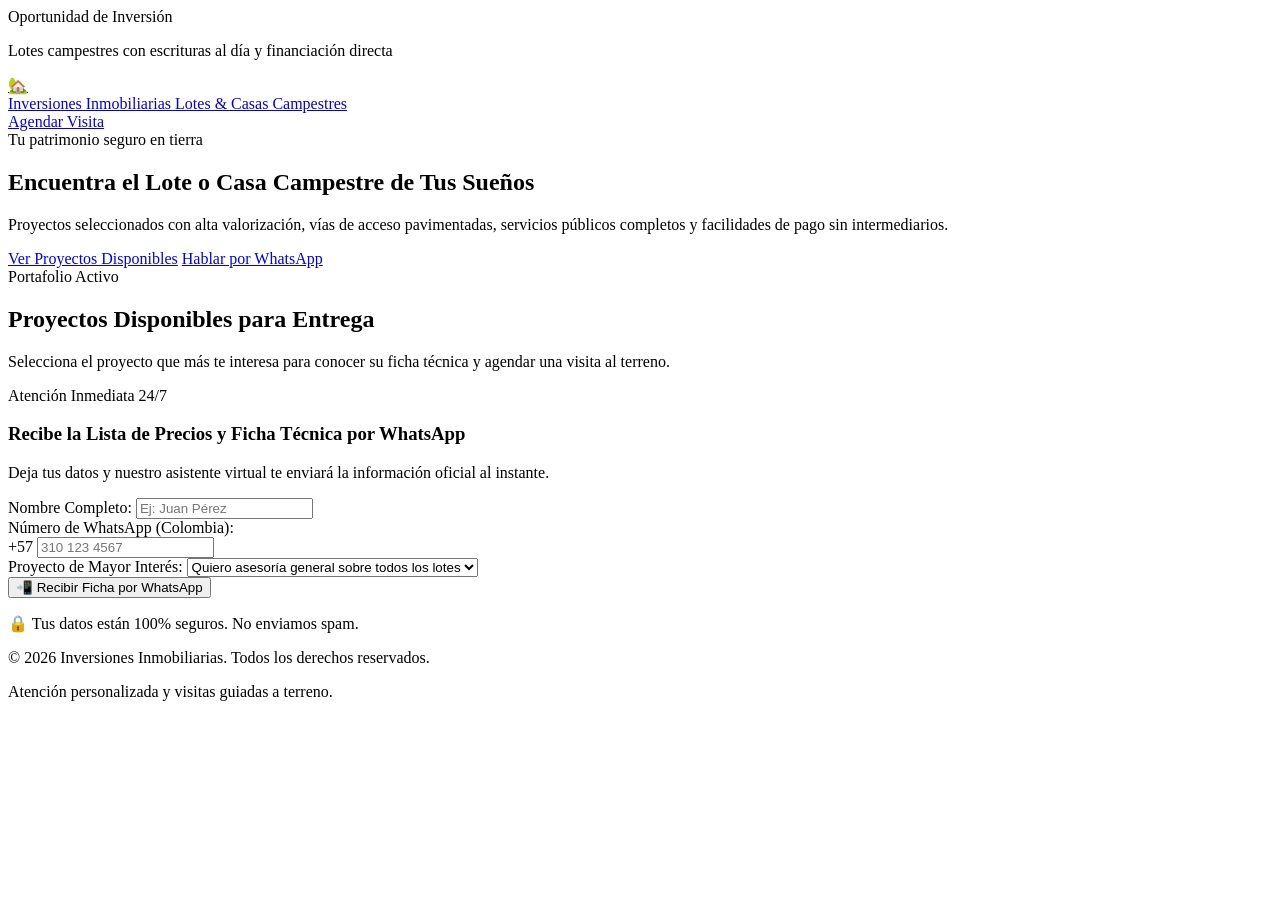
==== index.html @ 61b04db4 "Create index.html" ====
<!DOCTYPE html>
<html lang="es">
<head>
  <meta charset="UTF-8">
  <meta name="viewport" content="width=device-width, initial-scale=1.0, maximum-scale=1.0, user-scalable=no">
  <title>Proyectos Campestres & Urbanos | Inversión Inmobiliaria</title>
  
  <!-- Estilos Modulares (Separados por responsabilidad) -->
  <link rel="stylesheet" href="css/variables.css">
  <link rel="stylesheet" href="css/base.css">
  <link rel="stylesheet" href="css/layout.css">
  <link rel="stylesheet" href="css/components.css">
  <link rel="stylesheet" href="css/mobile.css">
</head>
<body>

  <!-- Barra de Notificación Superior -->
  <div class="top-banner">
    <div class="container top-banner-content">
      <span class="badge-live">Oportunidad de Inversión</span>
      <p>Lotes campestres con escrituras al día y financiación directa</p>
    </div>
  </div>

  <!-- Encabezado y Navegación -->
  <header class="main-header">
    <div class="container header-container">
      <a href="#" class="brand-logo">
        <span class="brand-icon">🏡</span>
        <div class="brand-text">
          <span class="brand-name">Inversiones Inmobiliarias</span>
          <span class="brand-tagline">Lotes & Casas Campestres</span>
        </div>
      </a>
      <a href="#contacto" class="btn-cta-header">Agendar Visita</a>
    </div>
  </header>

  <main>
    <!-- Sección 1: Hero (Atracción Principal) -->
    <section class="hero-section" id="inicio">
      <div class="container hero-container">
        <span class="hero-badge">Tu patrimonio seguro en tierra</span>
        <h1 class="hero-title">Encuentra el Lote o Casa Campestre de Tus Sueños</h1>
        <p class="hero-subtitle">
          Proyectos seleccionados con alta valorización, vías de acceso pavimentadas, servicios públicos completos y facilidades de pago sin intermediarios.
        </p>
        <div class="hero-actions">
          <a href="#proyectos" class="btn btn-primary">Ver Proyectos Disponibles</a>
          <a href="#contacto" class="btn btn-secondary">Hablar por WhatsApp</a>
        </div>
      </div>
    </section>

    <!-- Sección 2: Catálogo de 5 Proyectos Base -->
    <section class="projects-section" id="proyectos">
      <div class="container">
        <div class="section-title-group">
          <span class="section-tag">Portafolio Activo</span>
          <h2 class="section-heading">Proyectos Disponibles para Entrega</h2>
          <p class="section-subheading">Selecciona el proyecto que más te interesa para conocer su ficha técnica y agendar una visita al terreno.</p>
        </div>

        <!-- Cuadrícula donde se renderizan las tarjetas -->
        <div class="projects-grid" id="projectsContainer">
          <!-- El archivo data-projects.js y main.js llenarán esto automáticamente -->
          <noscript>
            <p>Por favor habilita JavaScript en tu navegador para ver los proyectos disponibles.</p>
          </noscript>
        </div>
      </div>
    </section>

    <!-- Sección 3: Formulario de Captura Rápida (Lead Magnet) -->
    <section class="contact-section" id="contacto">
      <div class="container contact-container">
        <div class="contact-card">
          <div class="contact-header">
            <span class="contact-tag">Atención Inmediata 24/7</span>
            <h3>Recibe la Lista de Precios y Ficha Técnica por WhatsApp</h3>
            <p>Deja tus datos y nuestro asistente virtual te enviará la información oficial al instante.</p>
          </div>

          <form id="leadForm" class="lead-form" novalidate>
            <div class="form-group">
              <label for="leadName">Nombre Completo:</label>
              <input type="text" id="leadName" name="nombre" class="form-control" placeholder="Ej: Juan Pérez" required>
              <span class="error-msg" id="nameError"></span>
            </div>

            <div class="form-group">
              <label for="leadPhone">Número de WhatsApp (Colombia):</label>
              <div class="phone-input-wrapper">
                <span class="phone-prefix">+57</span>
                <input type="tel" id="leadPhone" name="telefono" class="form-control phone-input" placeholder="310 123 4567" maxlength="10" required>
              </div>
              <span class="error-msg" id="phoneError"></span>
            </div>

            <div class="form-group">
              <label for="projectInterest">Proyecto de Mayor Interés:</label>
              <select id="projectInterest" name="proyecto" class="form-control">
                <option value="General">Quiero asesoría general sobre todos los lotes</option>
                <!-- Opciones dinámicas alimentadas por data-projects.js -->
              </select>
            </div>

            <button type="submit" id="submitBtn" class="btn btn-submit">
              <span>📲 Recibir Ficha por WhatsApp</span>
            </button>
            <p class="form-disclaimer">🔒 Tus datos están 100% seguros. No enviamos spam.</p>
          </form>
        </div>
      </div>
    </section>
  </main>

  <!-- Pie de Página -->
  <footer class="main-footer">
    <div class="container footer-content">
      <p>© 2026 Inversiones Inmobiliarias. Todos los derechos reservados.</p>
      <p class="footer-sub">Atención personalizada y visitas guiadas a terreno.</p>
    </div>
  </footer>

  <!-- Scripts Modulares Desacoplados -->
  <script src="js/data-projects.js"></script>
  <script src="js/form-validation.js"></script>
  <script src="js/main.js"></script>
</body>
</html>
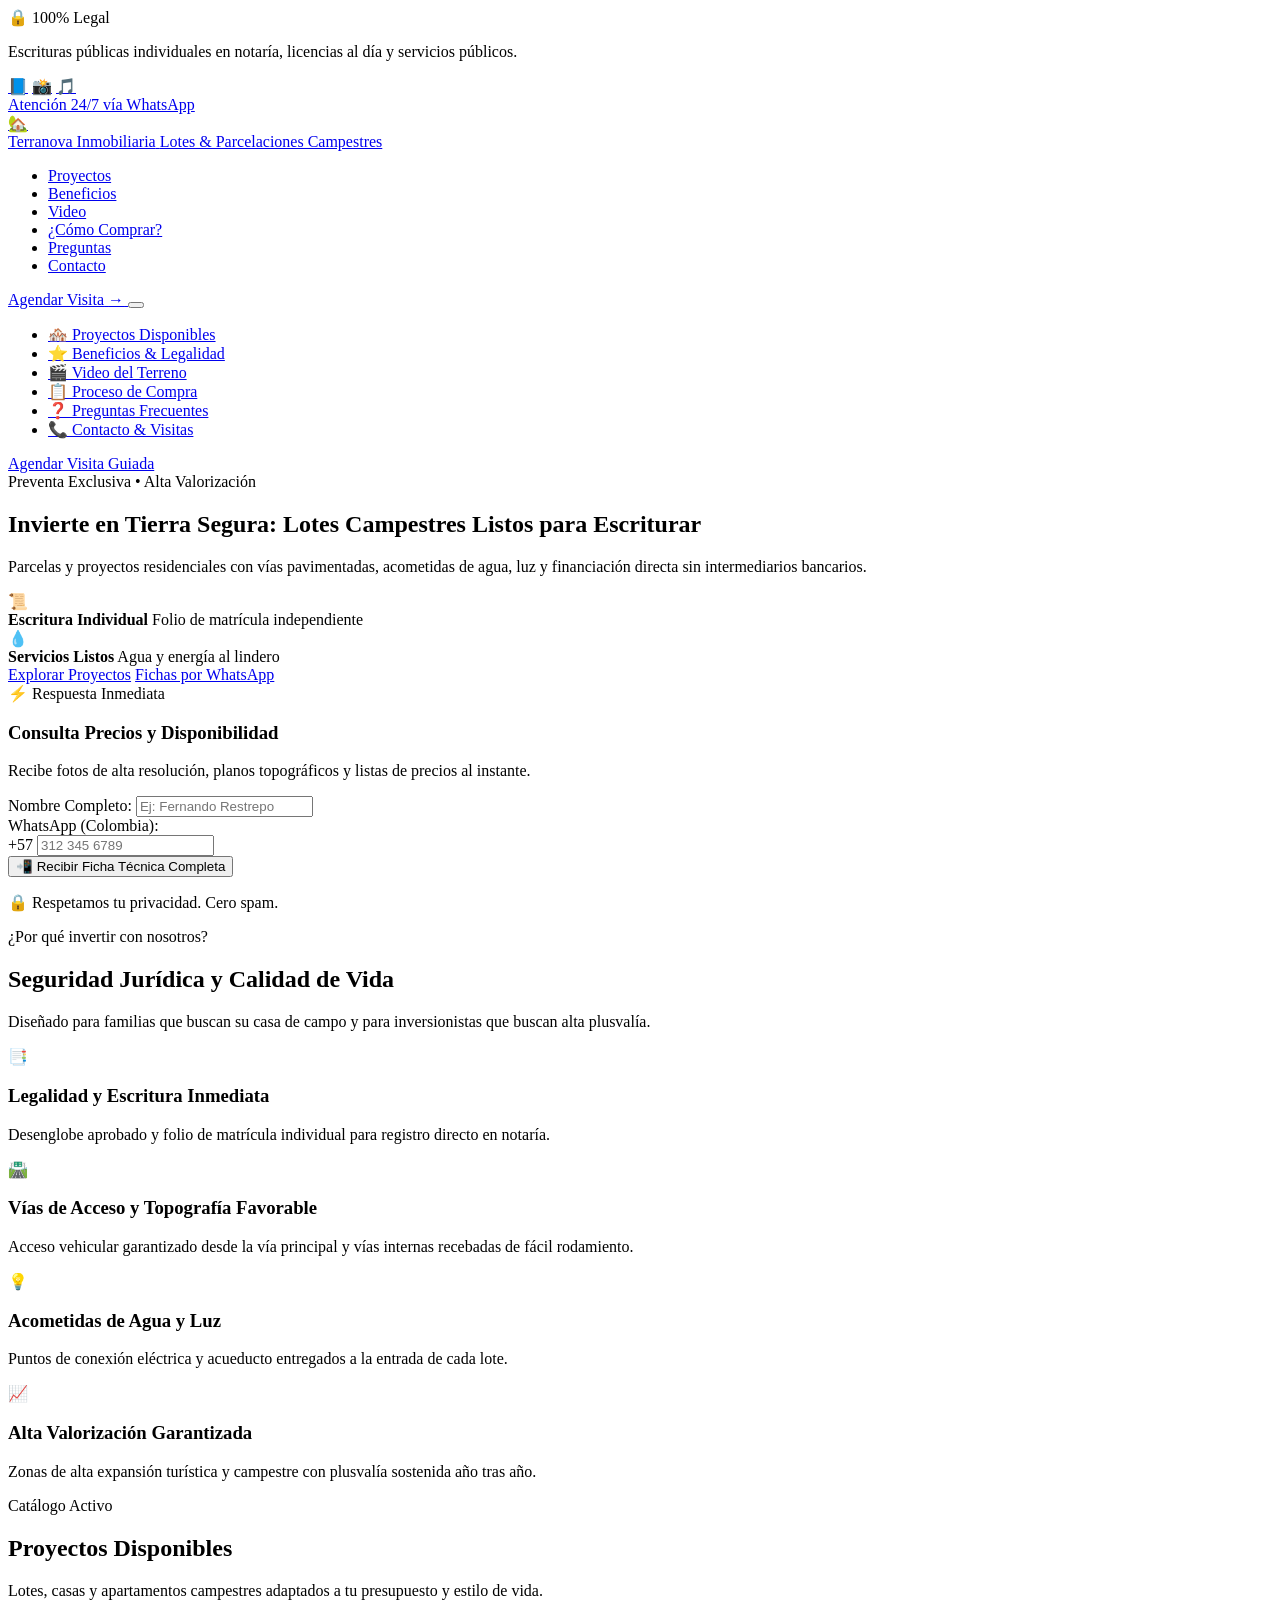
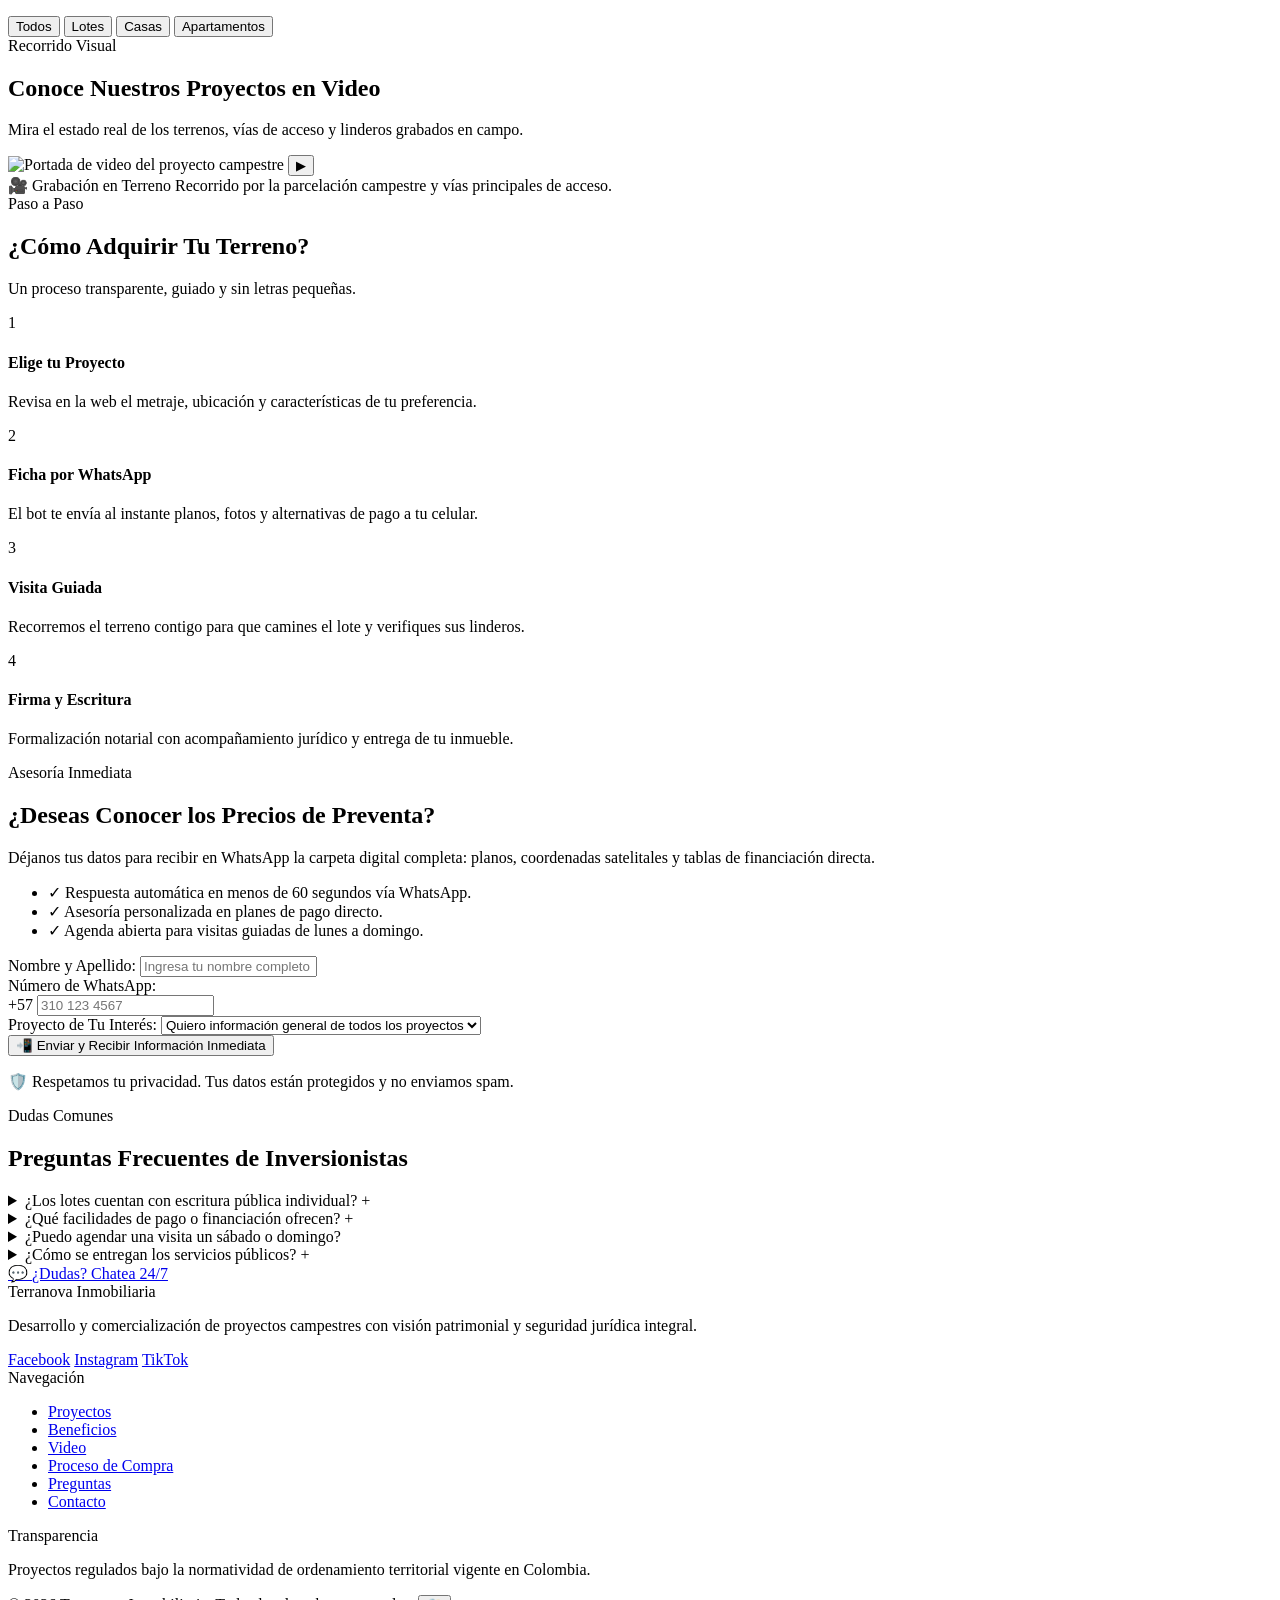
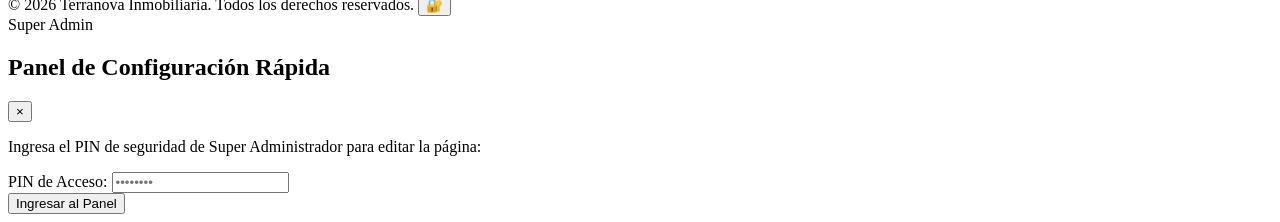
==== commit 0590bb80: "index.html" ====
--- a/index.html
+++ b/index.html
@@ -2,130 +2,630 @@
 <html lang="es">
 <head>
   <meta charset="UTF-8">
-  <meta name="viewport" content="width=device-width, initial-scale=1.0, maximum-scale=1.0, user-scalable=no">
-  <title>Proyectos Campestres & Urbanos | Inversión Inmobiliaria</title>
+  <!-- Viewport optimizado para iOS notch, isla dinámica y safe-area en Android -->
+  <meta name="viewport" content="width=device-width, initial-scale=1.0, viewport-fit=cover">
+  <meta name="description" id="metaDescription" content="Venta de lotes, casas y apartamentos campestres con escrituras al día, servicios públicos y financiación directa. Fichas técnicas instantáneas 24/7 vía WhatsApp.">
+  <!-- Evita que Safari en iPhone formatee números como enlaces azules -->
+  <meta name="format-detection" content="telephone=no">
+  <!-- Color de la barra de navegación del navegador en celulares -->
+  <meta name="theme-color" content="#0f172a">
+  <meta name="apple-mobile-web-app-capable" content="yes">
+  <meta name="apple-mobile-web-app-status-bar-style" content="black-translucent">
+  <title id="pageTitle">Lotes & Casas Campestres | Inversión Inmobiliaria Segura</title>
   
-  <!-- Estilos Modulares (Separados por responsabilidad) -->
+  <!-- CSS Modular (< 1.000 líneas por archivo - Cero fuentes pesadas de terceros) -->
   <link rel="stylesheet" href="css/variables.css">
   <link rel="stylesheet" href="css/base.css">
   <link rel="stylesheet" href="css/layout.css">
   <link rel="stylesheet" href="css/components.css">
   <link rel="stylesheet" href="css/mobile.css">
+  <link rel="stylesheet" href="css/admin.css">
 </head>
 <body>
 
-  <!-- Barra de Notificación Superior -->
-  <div class="top-banner">
-    <div class="container top-banner-content">
-      <span class="badge-live">Oportunidad de Inversión</span>
-      <p>Lotes campestres con escrituras al día y financiación directa</p>
+  <!-- =======================================================================
+       1. BARRA SUPERIOR DE CONFIANZA LEGAL (Activable / Desactivable)
+       ======================================================================= -->
+  <aside class="top-announcement" data-section="announcement" aria-label="Garantía legal">
+    <div class="container top-announcement-inner">
+      <div class="announcement-left">
+        <span class="badge-legal">🔒 100% Legal</span>
+        <p class="announcement-text" data-bind="legalAnnouncement">Escrituras públicas individuales en notaría, licencias al día y servicios públicos.</p>
+      </div>
+      <div class="announcement-right">
+        <!-- Enlaces Oficiales de Redes Sociales (TikTok, Instagram, Facebook) -->
+        <div class="announcement-socials" id="headerSocials">
+          <a href="#" class="social-icon-link" id="linkSocialFbTop" target="_blank" rel="noopener noreferrer" aria-label="Facebook">📘</a>
+          <a href="#" class="social-icon-link" id="linkSocialIgTop" target="_blank" rel="noopener noreferrer" aria-label="Instagram">📸</a>
+          <a href="#" class="social-icon-link" id="linkSocialTtTop" target="_blank" rel="noopener noreferrer" aria-label="TikTok">🎵</a>
+        </div>
+        <a href="#contacto" class="link-quick-contact">Atención 24/7 vía WhatsApp</a>
+      </div>
+    </div>
+  </aside>
+
+  <!-- =======================================================================
+       2. ENCABEZADO Y NAVEGACIÓN CROSS-BROWSER (PC + Menú Hamburguesa Móvil)
+       ======================================================================= -->
+  <header class="site-header" id="header" data-section="header">
+    <div class="container header-inner">
+      <a href="#inicio" class="brand-identity" aria-label="Ir al inicio">
+        <span class="brand-logo-slot" data-bind="brandLogo">
+          <span class="brand-symbol" aria-hidden="true">🏡</span>
+        </span>
+        <div class="brand-info">
+          <span class="brand-title" data-bind="brandName">Terranova Inmobiliaria</span>
+          <span class="brand-subtitle" data-bind="brandSubtitle">Lotes & Parcelaciones Campestres</span>
+        </div>
+      </a>
+
+      <!-- Menú Desktop Horizontal -->
+      <nav class="desktop-nav" aria-label="Navegación principal de escritorio">
+        <ul class="nav-links-list">
+          <li><a href="#proyectos" class="nav-link">Proyectos</a></li>
+          <li><a href="#beneficios" class="nav-link">Beneficios</a></li>
+          <li><a href="#video-recorrido" class="nav-link">Video</a></li>
+          <li><a href="#proceso" class="nav-link">¿Cómo Comprar?</a></li>
+          <li><a href="#faq" class="nav-link">Preguntas</a></li>
+          <li><a href="#contacto" class="nav-link">Contacto</a></li>
+        </ul>
+      </nav>
+
+      <!-- Acciones de Cabecera -->
+      <div class="header-action-group">
+        <a href="#contacto" class="btn btn-header-cta">
+          <span>Agendar Visita</span>
+          <span aria-hidden="true">→</span>
+        </a>
+
+        <!-- Botón Hamburguesa Táctil (Mínimo 44x44px) -->
+        <button type="button" class="mobile-menu-btn" id="mobileMenuToggle" aria-label="Abrir menú de navegación" aria-expanded="false" aria-controls="mobileDrawer">
+          <span class="hamburger-bar" aria-hidden="true"></span>
+          <span class="hamburger-bar" aria-hidden="true"></span>
+          <span class="hamburger-bar" aria-hidden="true"></span>
+        </button>
+      </div>
+    </div>
+
+    <!-- Cajón Desplegable para Móviles -->
+    <div class="mobile-drawer" id="mobileDrawer" aria-hidden="true">
+      <nav class="mobile-nav" aria-label="Menú de navegación móvil">
+        <ul class="mobile-nav-list">
+          <li><a href="#proyectos" class="mobile-nav-link">🏘️ Proyectos Disponibles</a></li>
+          <li><a href="#beneficios" class="mobile-nav-link">⭐ Beneficios & Legalidad</a></li>
+          <li><a href="#video-recorrido" class="mobile-nav-link">🎬 Video del Terreno</a></li>
+          <li><a href="#proceso" class="mobile-nav-link">📋 Proceso de Compra</a></li>
+          <li><a href="#faq" class="mobile-nav-link">❓ Preguntas Frecuentes</a></li>
+          <li><a href="#contacto" class="mobile-nav-link">📞 Contacto & Visitas</a></li>
+        </ul>
+        <div class="mobile-drawer-cta">
+          <a href="#contacto" class="btn btn-primary btn-block">Agendar Visita Guiada</a>
+        </div>
+      </nav>
+    </div>
+  </header>
+
+  <main id="mainContent">
+
+    <!-- =====================================================================
+         3. HERO: PROPUESTA DE VALOR Y CAPTURA RÁPIDA (First Contentful Paint < 0.4s)
+         ===================================================================== -->
+    <section class="hero-section" id="inicio" data-section="hero">
+      <div class="container hero-grid">
+        <div class="hero-content">
+          <div class="hero-tag">
+            <span class="pulse-dot" aria-hidden="true"></span>
+            <span data-bind="heroTag">Preventa Exclusiva • Alta Valorización</span>
+          </div>
+          <h1 class="hero-headline" data-bind="heroHeadline">
+            Invierte en Tierra Segura: <span class="highlight-text">Lotes Campestres</span> Listos para Escriturar
+          </h1>
+          <p class="hero-description" data-bind="heroDescription">
+            Parcelas y proyectos residenciales con vías pavimentadas, acometidas de agua, luz y financiación directa sin intermediarios bancarios.
+          </p>
+
+          <div class="hero-badges-row">
+            <div class="hero-badge-item">
+              <span class="badge-icon" aria-hidden="true">📜</span>
+              <div class="badge-item-text">
+                <strong>Escritura Individual</strong>
+                <span>Folio de matrícula independiente</span>
+              </div>
+            </div>
+            <div class="hero-badge-item">
+              <span class="badge-icon" aria-hidden="true">💧</span>
+              <div class="badge-item-text">
+                <strong>Servicios Listos</strong>
+                <span>Agua y energía al lindero</span>
+              </div>
+            </div>
+          </div>
+
+          <div class="hero-cta-group">
+            <a href="#proyectos" class="btn btn-primary btn-lg">Explorar Proyectos</a>
+            <a href="#contacto" class="btn btn-outline btn-lg">Fichas por WhatsApp</a>
+          </div>
+        </div>
+
+        <!-- Formulario Rápido en Hero -->
+        <div class="quick-inquiry-card">
+          <div class="inquiry-header">
+            <span class="inquiry-status-chip">⚡ Respuesta Inmediata</span>
+            <h3>Consulta Precios y Disponibilidad</h3>
+            <p>Recibe fotos de alta resolución, planos topográficos y listas de precios al instante.</p>
+          </div>
+          
+          <form class="lead-capture-form" id="heroLeadForm" action="javascript:void(0);" novalidate>
+            <input type="hidden" name="proyecto" value="General">
+            <input type="hidden" name="origen" value="hero_rapido">
+
+            <div class="form-field">
+              <label for="heroName">Nombre Completo:</label>
+              <input type="text" id="heroName" name="nombre" class="input-text" placeholder="Ej: Fernando Restrepo" autocomplete="name" minlength="3" maxlength="60" required>
+              <span class="field-error-text" id="heroNameError" aria-live="polite"></span>
+            </div>
+
+            <div class="form-field">
+              <label for="heroPhone">WhatsApp (Colombia):</label>
+              <div class="phone-input-group">
+                <span class="flag-prefix">+57</span>
+                <input type="tel" id="heroPhone" name="telefono" class="input-text phone-input" placeholder="312 345 6789" autocomplete="tel" inputmode="numeric" pattern="3[0-9]{9}" maxlength="10" title="Ingresa un celular de 10 dígitos que inicie por 3" required>
+              </div>
+              <span class="field-error-text" id="heroPhoneError" aria-live="polite"></span>
+            </div>
+
+            <button type="submit" class="btn btn-submit-hero">
+              <span>📲 Recibir Ficha Técnica Completa</span>
+            </button>
+            <p class="privacy-note">🔒 Respetamos tu privacidad. Cero spam.</p>
+          </form>
+        </div>
+      </div>
+    </section>
+
+    <!-- =====================================================================
+         4. BENEFICIOS Y GARANTÍAS DE COMPRA
+         ===================================================================== -->
+    <section class="benefits-section" id="beneficios" data-section="benefits">
+      <div class="container">
+        <div class="section-heading-box text-center">
+          <span class="sub-label">¿Por qué invertir con nosotros?</span>
+          <h2 class="section-title">Seguridad Jurídica y Calidad de Vida</h2>
+          <p class="section-lead">Diseñado para familias que buscan su casa de campo y para inversionistas que buscan alta plusvalía.</p>
+        </div>
+
+        <div class="benefits-grid" id="benefitsContainer">
+          <article class="benefit-card">
+            <div class="benefit-icon" aria-hidden="true">📑</div>
+            <h3>Legalidad y Escritura Inmediata</h3>
+            <p>Desenglobe aprobado y folio de matrícula individual para registro directo en notaría.</p>
+          </article>
+
+          <article class="benefit-card">
+            <div class="benefit-icon" aria-hidden="true">🛣️</div>
+            <h3>Vías de Acceso y Topografía Favorable</h3>
+            <p>Acceso vehicular garantizado desde la vía principal y vías internas recebadas de fácil rodamiento.</p>
+          </article>
+
+          <article class="benefit-card">
+            <div class="benefit-icon" aria-hidden="true">💡</div>
+            <h3>Acometidas de Agua y Luz</h3>
+            <p>Puntos de conexión eléctrica y acueducto entregados a la entrada de cada lote.</p>
+          </article>
+
+          <article class="benefit-card">
+            <div class="benefit-icon" aria-hidden="true">📈</div>
+            <h3>Alta Valorización Garantizada</h3>
+            <p>Zonas de alta expansión turística y campestre con plusvalía sostenida año tras año.</p>
+          </article>
+        </div>
+      </div>
+    </section>
+
+    <!-- =====================================================================
+         5. CATÁLOGO ACTIVO: HASTA 5 PROYECTOS (Lotes, Casas, Apartamentos)
+         Tratamiento Automático de Fotos (aspect-ratio: 16/9 y object-fit: cover)
+         ===================================================================== -->
+    <section class="projects-section" id="proyectos" data-section="projects">
+      <div class="container">
+        <div class="section-heading-box">
+          <div class="heading-split">
+            <div>
+              <span class="sub-label">Catálogo Activo</span>
+              <h2 class="section-title">Proyectos Disponibles</h2>
+              <p class="section-lead">Lotes, casas y apartamentos campestres adaptados a tu presupuesto y estilo de vida.</p>
+            </div>
+            
+            <!-- Barra de Filtros Completa: Lotes, Casas y Apartamentos -->
+            <div class="projects-filter-bar" id="projectsFilterBar" role="tablist" aria-label="Filtrar proyectos">
+              <button class="filter-chip active" role="tab" aria-selected="true" data-filter="todos">Todos</button>
+              <button class="filter-chip" role="tab" aria-selected="false" data-filter="lote">Lotes</button>
+              <button class="filter-chip" role="tab" aria-selected="false" data-filter="casa">Casas</button>
+              <button class="filter-chip" role="tab" aria-selected="false" data-filter="apartamento">Apartamentos</button>
+            </div>
+          </div>
+        </div>
+
+        <!-- Contenedor dinámico estructurado alimentado por data-projects.js -->
+        <div class="projects-cards-grid" id="projectsContainer">
+          <noscript>
+            <p class="no-script-notice">Por favor activa JavaScript en tu navegador para interactuar con el catálogo de proyectos.</p>
+          </noscript>
+        </div>
+      </div>
+    </section>
+
+    <!-- =====================================================================
+         6. MÓDULO DE VIDEO SHOWCASE: RECORRIDO EN TERRENO (Activable / Desactivable)
+         Soporte para videos de YouTube, Vimeo, TikTok o MP4 sin congelar la web
+         ===================================================================== -->
+    <section class="video-section" id="video-recorrido" data-section="video-showcase">
+      <div class="container">
+        <div class="section-heading-box text-center">
+          <span class="sub-label">Recorrido Visual</span>
+          <h2 class="section-title">Conoce Nuestros Proyectos en Video</h2>
+          <p class="section-lead">Mira el estado real de los terrenos, vías de acceso y linderos grabados en campo.</p>
+        </div>
+
+        <div class="video-facade-card">
+          <!-- Contenedor fluido 16:9 que no se desconfigura en celular ni en PC -->
+          <div class="video-responsive-wrapper" id="videoContainer">
+            <!-- Portada ligera Facade: Cero pantalla blanca; solo descarga el video si se presiona Play -->
+            <div class="video-placeholder" id="videoPlaceholder">
+              <img src="assets/images/video_thumb.jpg" alt="Portada de video del proyecto campestre" class="video-thumb-img" loading="lazy" decoding="async">
+              <button type="button" class="btn-play-video" id="btnPlayVideo" aria-label="Reproducir video del proyecto">
+                <span class="play-icon-triangle" aria-hidden="true">▶</span>
+              </button>
+            </div>
+            <!-- Iframe o video nativo insertado bajo demanda por JS -->
+            <div class="video-embed-slot" id="videoEmbedSlot" style="display: none;"></div>
+          </div>
+          <div class="video-caption-bar">
+            <span class="video-badge-pill">🎥 Grabación en Terreno</span>
+            <span class="video-caption-text" data-bind="videoCaption">Recorrido por la parcelación campestre y vías principales de acceso.</span>
+          </div>
+        </div>
+      </div>
+    </section>
+
+    <!-- =====================================================================
+         7. METODOLOGÍA DE COMPRA EN 4 PASOS
+         ===================================================================== -->
+    <section class="process-section" id="proceso" data-section="process">
+      <div class="container">
+        <div class="section-heading-box text-center">
+          <span class="sub-label">Paso a Paso</span>
+          <h2 class="section-title">¿Cómo Adquirir Tu Terreno?</h2>
+          <p class="section-lead">Un proceso transparente, guiado y sin letras pequeñas.</p>
+        </div>
+
+        <div class="process-steps-grid">
+          <div class="process-step-item">
+            <span class="step-badge">1</span>
+            <h4>Elige tu Proyecto</h4>
+            <p>Revisa en la web el metraje, ubicación y características de tu preferencia.</p>
+          </div>
+          <div class="process-step-item">
+            <span class="step-badge">2</span>
+            <h4>Ficha por WhatsApp</h4>
+            <p>El bot te envía al instante planos, fotos y alternativas de pago a tu celular.</p>
+          </div>
+          <div class="process-step-item">
+            <span class="step-badge">3</span>
+            <h4>Visita Guiada</h4>
+            <p>Recorremos el terreno contigo para que camines el lote y verifiques sus linderos.</p>
+          </div>
+          <div class="process-step-item">
+            <span class="step-badge">4</span>
+            <h4>Firma y Escritura</h4>
+            <p>Formalización notarial con acompañamiento jurídico y entrega de tu inmueble.</p>
+          </div>
+        </div>
+      </div>
+    </section>
+
+    <!-- =====================================================================
+         8. FORMULARIO CENTRAL DE CAPTURA Y CIERRE
+         ===================================================================== -->
+    <section class="capture-section" id="contacto" data-section="capture">
+      <div class="container">
+        <div class="capture-wrapper">
+          <div class="capture-text-column">
+            <span class="sub-label text-light">Asesoría Inmediata</span>
+            <h2 class="capture-headline">¿Deseas Conocer los Precios de Preventa?</h2>
+            <p class="capture-copy">
+              Déjanos tus datos para recibir en WhatsApp la carpeta digital completa: planos, coordenadas satelitales y tablas de financiación directa.
+            </p>
+            <ul class="capture-perks-list">
+              <li><span class="check-bullet" aria-hidden="true">✓</span> Respuesta automática en menos de 60 segundos vía WhatsApp.</li>
+              <li><span class="check-bullet" aria-hidden="true">✓</span> Asesoría personalizada en planes de pago directo.</li>
+              <li><span class="check-bullet" aria-hidden="true">✓</span> Agenda abierta para visitas guiadas de lunes a domingo.</li>
+            </ul>
+          </div>
+
+          <div class="capture-form-column">
+            <div class="form-container-card">
+              <form id="mainLeadForm" class="conversion-form" action="javascript:void(0);" novalidate>
+                <input type="hidden" name="origen" value="formulario_principal">
+
+                <div class="form-group">
+                  <label for="mainName" class="form-label">Nombre y Apellido:</label>
+                  <input type="text" id="mainName" name="nombre" class="form-input" placeholder="Ingresa tu nombre completo" autocomplete="name" minlength="3" maxlength="60" required>
+                  <span class="field-error-text" id="mainNameError" aria-live="polite"></span>
+                </div>
+
+                <div class="form-group">
+                  <label for="mainPhone" class="form-label">Número de WhatsApp:</label>
+                  <div class="phone-input-combo">
+                    <span class="country-prefix">+57</span>
+                    <input type="tel" id="mainPhone" name="telefono" class="form-input phone-field" placeholder="310 123 4567" autocomplete="tel" inputmode="numeric" pattern="3[0-9]{9}" maxlength="10" title="Ingresa un celular de 10 dígitos que inicie por 3" required>
+                  </div>
+                  <span class="field-error-text" id="mainPhoneError" aria-live="polite"></span>
+                </div>
+
+                <div class="form-group">
+                  <label for="mainProject" class="form-label">Proyecto de Tu Interés:</label>
+                  <select id="mainProject" name="proyecto" class="form-select">
+                    <option value="General">Quiero información general de todos los proyectos</option>
+                  </select>
+                </div>
+
+                <button type="submit" id="mainSubmitButton" class="btn btn-submit-full">
+                  <span>📲 Enviar y Recibir Información Inmediata</span>
+                </button>
+                <p class="form-footnote">🛡️ Respetamos tu privacidad. Tus datos están protegidos y no enviamos spam.</p>
+              </form>
+            </div>
+          </div>
+        </div>
+      </div>
+    </section>
+
+    <!-- =====================================================================
+         9. PREGUNTAS FRECUENTES (FAQ Acordeón Cross-Browser)
+         ===================================================================== -->
+    <section class="faq-section" id="faq" data-section="faq">
+      <div class="container max-w-reading">
+        <div class="section-heading-box text-center">
+          <span class="sub-label">Dudas Comunes</span>
+          <h2 class="section-title">Preguntas Frecuentes de Inversionistas</h2>
+        </div>
+
+        <div class="accordion-list" id="faqAccordionContainer">
+          <details class="faq-accordion-item">
+            <summary class="faq-question">
+              <span>¿Los lotes cuentan con escritura pública individual?</span>
+              <span class="faq-toggle-icon" aria-hidden="true">+</span>
+            </summary>
+            <div class="faq-answer">
+              <p>Sí, absolutamente todos nuestros proyectos cuentan con desenglobe aprobado y folio de matrícula inmobiliaria individual para escrituración directa por notaría.</p>
+            </div>
+          </details>
+
+          <details class="faq-accordion-item">
+            <summary class="faq-question">
+              <span>¿Qué facilidades de pago o financiación ofrecen?</span>
+              <span class="faq-toggle-icon" aria-hidden="true">+</span>
+            </summary>
+            <div class="faq-answer">
+              <p>Ofrecemos financiación directa con la constructora: separas con un porcentaje inicial y el saldo restante se distribuye en cuotas mensuales sin intereses bancarios.</p>
+            </div>
+          </details>
+
+          <details class="faq-accordion-item">
+            <summary class="faq-question">¿Puedo agendar una visita un sábado o domingo?</summary>
+            <div class="faq-answer">
+              <p>Sí, atendemos visitas guiadas de lunes a domingo. Tras dejar tus datos, coordinaremos la fecha y hora que mejor se ajuste a tu itinerario.</p>
+            </div>
+          </details>
+
+          <details class="faq-accordion-item">
+            <summary class="faq-question">
+              <span>¿Cómo se entregan los servicios públicos?</span>
+              <span class="faq-toggle-icon" aria-hidden="true">+</span>
+            </summary>
+            <div class="faq-answer">
+              <p>Cada lote se entrega con punto de conexión de energía eléctrica y acometida de acueducto veredal o potable lista al lindero de la parcela.</p>
+            </div>
+          </details>
+        </div>
+      </div>
+    </section>
+  </main>
+
+  <!-- =======================================================================
+       10. BOTÓN FLOTANTE WHATSAPP (Apertura Directa de Chat / Lead)
+       ======================================================================= -->
+  <aside class="floating-contact" data-section="floating-whatsapp" aria-label="Contacto rápido WhatsApp">
+    <a href="#" class="floating-wa-btn" id="floatingWaButton" target="_blank" rel="noopener noreferrer" aria-label="Chatear por WhatsApp">
+      <span class="wa-float-icon" aria-hidden="true">💬</span>
+      <span class="wa-float-text">¿Dudas? Chatea 24/7</span>
+    </a>
+  </aside>
+
+  <!-- =======================================================================
+       11. PIE DE PÁGINA PROFESIONAL CON REDES Y ACCESO ADMIN
+       ======================================================================= -->
+  <footer class="site-footer" data-section="footer">
+    <div class="container footer-layout">
+      <div class="footer-brand-box">
+        <span class="footer-brand-title" data-bind="brandName">Terranova Inmobiliaria</span>
+        <p class="footer-brand-desc" data-bind="footerBrandDesc">Desarrollo y comercialización de proyectos campestres con visión patrimonial y seguridad jurídica integral.</p>
+        
+        <!-- Redes Sociales en Footer (TikTok, Instagram, Facebook) -->
+        <div class="footer-social-links">
+          <a href="#" class="footer-social-btn" id="linkSocialFbFooter" target="_blank" rel="noopener noreferrer" aria-label="Facebook">Facebook</a>
+          <a href="#" class="footer-social-btn" id="linkSocialIgFooter" target="_blank" rel="noopener noreferrer" aria-label="Instagram">Instagram</a>
+          <a href="#" class="footer-social-btn" id="linkSocialTtFooter" target="_blank" rel="noopener noreferrer" aria-label="TikTok">TikTok</a>
+        </div>
+      </div>
+
+      <div class="footer-links-box">
+        <span class="footer-heading">Navegación</span>
+        <ul class="footer-links-menu">
+          <li><a href="#proyectos">Proyectos</a></li>
+          <li><a href="#beneficios">Beneficios</a></li>
+          <li><a href="#video-recorrido">Video</a></li>
+          <li><a href="#proceso">Proceso de Compra</a></li>
+          <li><a href="#faq">Preguntas</a></li>
+          <li><a href="#contacto">Contacto</a></li>
+        </ul>
+      </div>
+
+      <div class="footer-legal-box">
+        <span class="footer-heading">Transparencia</span>
+        <p>Proyectos regulados bajo la normatividad de ordenamiento territorial vigente en Colombia.</p>
+        <div class="legal-bottom-bar">
+          <span class="legal-copy">© 2026 <span data-bind="brandName">Terranova Inmobiliaria</span>. Todos los derechos reservados.</span>
+          <!-- Candado discreto de Super Administrador -->
+          <button type="button" id="adminTriggerBtn" class="btn-admin-lock" aria-label="Administración del Sistema" title="Acceso Super Admin">🔐</button>
+        </div>
+      </div>
+    </div>
+  </footer>
+
+  <!-- =======================================================================
+       12. MODAL DEL PANEL DE ADMINISTRACIÓN (SUPER ADMIN COMPLETO)
+       Gestiona Identidad, Redes, Colores, Toggles y los 5 Proyectos con Fotos/Videos
+       ======================================================================= -->
+  <div id="adminModal" class="admin-modal" aria-hidden="true" role="dialog" aria-labelledby="adminTitle">
+    <div class="admin-modal-overlay" id="adminOverlay"></div>
+    <div class="admin-modal-window">
+      <div class="admin-modal-header">
+        <div class="admin-title-wrap">
+          <span class="admin-badge">Super Admin</span>
+          <h2 id="adminTitle">Panel de Configuración Rápida</h2>
+        </div>
+        <button type="button" id="adminCloseBtn" class="btn-close-modal" aria-label="Cerrar modal">&times;</button>
+      </div>
+
+      <!-- Pantalla 1: Login por PIN -->
+      <div id="adminAuthScreen" class="admin-screen">
+        <p class="admin-helper">Ingresa el PIN de seguridad de Super Administrador para editar la página:</p>
+        <form id="adminPinForm" action="javascript:void(0);">
+          <div class="form-field">
+            <label for="adminPinInput">PIN de Acceso:</label>
+            <input type="password" id="adminPinInput" class="input-text" placeholder="••••••••" maxlength="20" required>
+            <span id="pinErrorMsg" class="field-error-text"></span>
+          </div>
+          <button type="submit" class="btn btn-primary btn-block">Ingresar al Panel</button>
+        </form>
+      </div>
+
+      <!-- Pantalla 2: Panel de Gestión Visual en Vivo -->
+      <div id="adminDashboardScreen" class="admin-screen" style="display: none;">
+        <div class="admin-tabs-nav" role="tablist">
+          <button type="button" class="admin-tab active" data-tab="general">Identidad & Redes</button>
+          <button type="button" class="admin-tab" data-tab="colores">Colores & Estilo</button>
+          <button type="button" class="admin-tab" data-tab="proyectos">Gestor de Proyectos</button>
+          <button type="button" class="admin-tab" data-tab="secciones">Activar Secciones</button>
+        </div>
+
+        <form id="adminSettingsForm" action="javascript:void(0);">
+          <!-- Pestaña A: Identidad & Redes -->
+          <div class="admin-tab-content active" id="tabGeneral">
+            <div class="admin-form-grid">
+              <div class="form-field">
+                <label for="cfgBrandName">Nombre de la Inmobiliaria:</label>
+                <input type="text" id="cfgBrandName" class="input-text">
+              </div>
+              <div class="form-field">
+                <label for="cfgBrandSubtitle">Subtítulo / Especialidad:</label>
+                <input type="text" id="cfgBrandSubtitle" class="input-text">
+              </div>
+              <div class="form-field">
+                <label for="cfgWhatsapp">Número Oficial de WhatsApp:</label>
+                <input type="tel" id="cfgWhatsapp" class="input-text" placeholder="573123456789">
+              </div>
+              <div class="form-field">
+                <label for="cfgLogoUrl">URL del Logo (Opcional):</label>
+                <input type="url" id="cfgLogoUrl" class="input-text" placeholder="assets/logo.png o https://...">
+              </div>
+              <div class="form-field">
+                <label for="cfgFacebook">Enlace de Facebook:</label>
+                <input type="url" id="cfgFacebook" class="input-text" placeholder="https://facebook.com/...">
+              </div>
+              <div class="form-field">
+                <label for="cfgInstagram">Enlace de Instagram:</label>
+                <input type="url" id="cfgInstagram" class="input-text" placeholder="https://instagram.com/...">
+              </div>
+              <div class="form-field">
+                <label for="cfgTiktok">Enlace de TikTok:</label>
+                <input type="url" id="cfgTiktok" class="input-text" placeholder="https://tiktok.com/@...">
+              </div>
+              <div class="form-field">
+                <label for="cfgVideoUrl">URL del Video de los Lotes (YouTube/MP4):</label>
+                <input type="url" id="cfgVideoUrl" class="input-text" placeholder="https://youtube.com/watch?v=...">
+              </div>
+            </div>
+          </div>
+
+          <!-- Pestaña B: Colores y Apariencia -->
+          <div class="admin-tab-content" id="tabColores" style="display: none;">
+            <div class="admin-form-grid">
+              <div class="form-field">
+                <label for="cfgColorPrimary">Color Principal (Fondo oscuro / Encabezados):</label>
+                <input type="color" id="cfgColorPrimary" class="input-color-picker" value="#0f172a">
+              </div>
+              <div class="form-field">
+                <label for="cfgColorAccent">Color de Acento / Botones (Llamados a la acción):</label>
+                <input type="color" id="cfgColorAccent" class="input-color-picker" value="#2563eb">
+              </div>
+            </div>
+          </div>
+
+          <!-- Pestaña C: Gestor Completo de Proyectos, Inmuebles y Fotos -->
+          <div class="admin-tab-content" id="tabProyectos" style="display: none;">
+            <p class="admin-helper">Modifica los datos de cada uno de los 5 proyectos. El sistema adapta las fotos automáticamente a 16:9 sin deformarlas.</p>
+            <div class="admin-projects-editor" id="adminProjectsEditorContainer">
+              <!-- Renderizado dinámicamente por js/admin.js con inputs para nombre, precio, metraje, foto y tipología -->
+            </div>
+          </div>
+
+          <!-- Pestaña D: Activar / Desactivar Secciones -->
+          <div class="admin-tab-content" id="tabSecciones" style="display: none;">
+            <p class="admin-helper">Enciende o apaga secciones completas con un clic:</p>
+            <div class="admin-toggles-list">
+              <label class="toggle-control">
+                <input type="checkbox" id="toggleAnnouncement" checked>
+                <span>Barra Superior de Legalidad y Redes</span>
+              </label>
+              <label class="toggle-control">
+                <input type="checkbox" id="toggleBenefits" checked>
+                <span>Módulo de Beneficios y Garantías</span>
+              </label>
+              <label class="toggle-control">
+                <input type="checkbox" id="toggleVideo" checked>
+                <span>Módulo de Video Showcase del Terreno</span>
+              </label>
+              <label class="toggle-control">
+                <input type="checkbox" id="toggleProcess" checked>
+                <span>Módulo de Proceso en 4 Pasos</span>
+              </label>
+              <label class="toggle-control">
+                <input type="checkbox" id="toggleFaq" checked>
+                <span>Módulo de Preguntas Frecuentes (FAQ)</span>
+              </label>
+            </div>
+          </div>
+
+          <!-- Botones de Acción del Panel -->
+          <div class="admin-actions-bar">
+            <button type="button" id="btnExportConfig" class="btn btn-outline">📥 Exportar Copia JSON</button>
+            <button type="submit" id="btnSaveConfig" class="btn btn-primary">💾 Guardar Cambios en Vivo</button>
+          </div>
+        </form>
+      </div>
     </div>
   </div>
 
-  <!-- Encabezado y Navegación -->
-  <header class="main-header">
-    <div class="container header-container">
-      <a href="#" class="brand-logo">
-        <span class="brand-icon">🏡</span>
-        <div class="brand-text">
-          <span class="brand-name">Inversiones Inmobiliarias</span>
-          <span class="brand-tagline">Lotes & Casas Campestres</span>
-        </div>
-      </a>
-      <a href="#contacto" class="btn-cta-header">Agendar Visita</a>
-    </div>
-  </header>
-
-  <main>
-    <!-- Sección 1: Hero (Atracción Principal) -->
-    <section class="hero-section" id="inicio">
-      <div class="container hero-container">
-        <span class="hero-badge">Tu patrimonio seguro en tierra</span>
-        <h1 class="hero-title">Encuentra el Lote o Casa Campestre de Tus Sueños</h1>
-        <p class="hero-subtitle">
-          Proyectos seleccionados con alta valorización, vías de acceso pavimentadas, servicios públicos completos y facilidades de pago sin intermediarios.
-        </p>
-        <div class="hero-actions">
-          <a href="#proyectos" class="btn btn-primary">Ver Proyectos Disponibles</a>
-          <a href="#contacto" class="btn btn-secondary">Hablar por WhatsApp</a>
-        </div>
-      </div>
-    </section>
-
-    <!-- Sección 2: Catálogo de 5 Proyectos Base -->
-    <section class="projects-section" id="proyectos">
-      <div class="container">
-        <div class="section-title-group">
-          <span class="section-tag">Portafolio Activo</span>
-          <h2 class="section-heading">Proyectos Disponibles para Entrega</h2>
-          <p class="section-subheading">Selecciona el proyecto que más te interesa para conocer su ficha técnica y agendar una visita al terreno.</p>
-        </div>
-
-        <!-- Cuadrícula donde se renderizan las tarjetas -->
-        <div class="projects-grid" id="projectsContainer">
-          <!-- El archivo data-projects.js y main.js llenarán esto automáticamente -->
-          <noscript>
-            <p>Por favor habilita JavaScript en tu navegador para ver los proyectos disponibles.</p>
-          </noscript>
-        </div>
-      </div>
-    </section>
-
-    <!-- Sección 3: Formulario de Captura Rápida (Lead Magnet) -->
-    <section class="contact-section" id="contacto">
-      <div class="container contact-container">
-        <div class="contact-card">
-          <div class="contact-header">
-            <span class="contact-tag">Atención Inmediata 24/7</span>
-            <h3>Recibe la Lista de Precios y Ficha Técnica por WhatsApp</h3>
-            <p>Deja tus datos y nuestro asistente virtual te enviará la información oficial al instante.</p>
-          </div>
-
-          <form id="leadForm" class="lead-form" novalidate>
-            <div class="form-group">
-              <label for="leadName">Nombre Completo:</label>
-              <input type="text" id="leadName" name="nombre" class="form-control" placeholder="Ej: Juan Pérez" required>
-              <span class="error-msg" id="nameError"></span>
-            </div>
-
-            <div class="form-group">
-              <label for="leadPhone">Número de WhatsApp (Colombia):</label>
-              <div class="phone-input-wrapper">
-                <span class="phone-prefix">+57</span>
-                <input type="tel" id="leadPhone" name="telefono" class="form-control phone-input" placeholder="310 123 4567" maxlength="10" required>
-              </div>
-              <span class="error-msg" id="phoneError"></span>
-            </div>
-
-            <div class="form-group">
-              <label for="projectInterest">Proyecto de Mayor Interés:</label>
-              <select id="projectInterest" name="proyecto" class="form-control">
-                <option value="General">Quiero asesoría general sobre todos los lotes</option>
-                <!-- Opciones dinámicas alimentadas por data-projects.js -->
-              </select>
-            </div>
-
-            <button type="submit" id="submitBtn" class="btn btn-submit">
-              <span>📲 Recibir Ficha por WhatsApp</span>
-            </button>
-            <p class="form-disclaimer">🔒 Tus datos están 100% seguros. No enviamos spam.</p>
-          </form>
-        </div>
-      </div>
-    </section>
-  </main>
-
-  <!-- Pie de Página -->
-  <footer class="main-footer">
-    <div class="container footer-content">
-      <p>© 2026 Inversiones Inmobiliarias. Todos los derechos reservados.</p>
-      <p class="footer-sub">Atención personalizada y visitas guiadas a terreno.</p>
-    </div>
-  </footer>
-
-  <!-- Scripts Modulares Desacoplados -->
-  <script src="js/data-projects.js"></script>
-  <script src="js/form-validation.js"></script>
-  <script src="js/main.js"></script>
+  <!-- =======================================================================
+       13. SCRIPTS MODULARES (< 1.000 líneas cada uno - Carga diferida)
+       ======================================================================= -->
+  <script src="js/config.js" defer></script>
+  <script src="js/data-projects.js" defer></script>
+  <script src="js/form-validation.js" defer></script>
+  <script src="js/main.js" defer></script>
+  <script src="js/admin.js" defer></script>
 </body>
 </html>
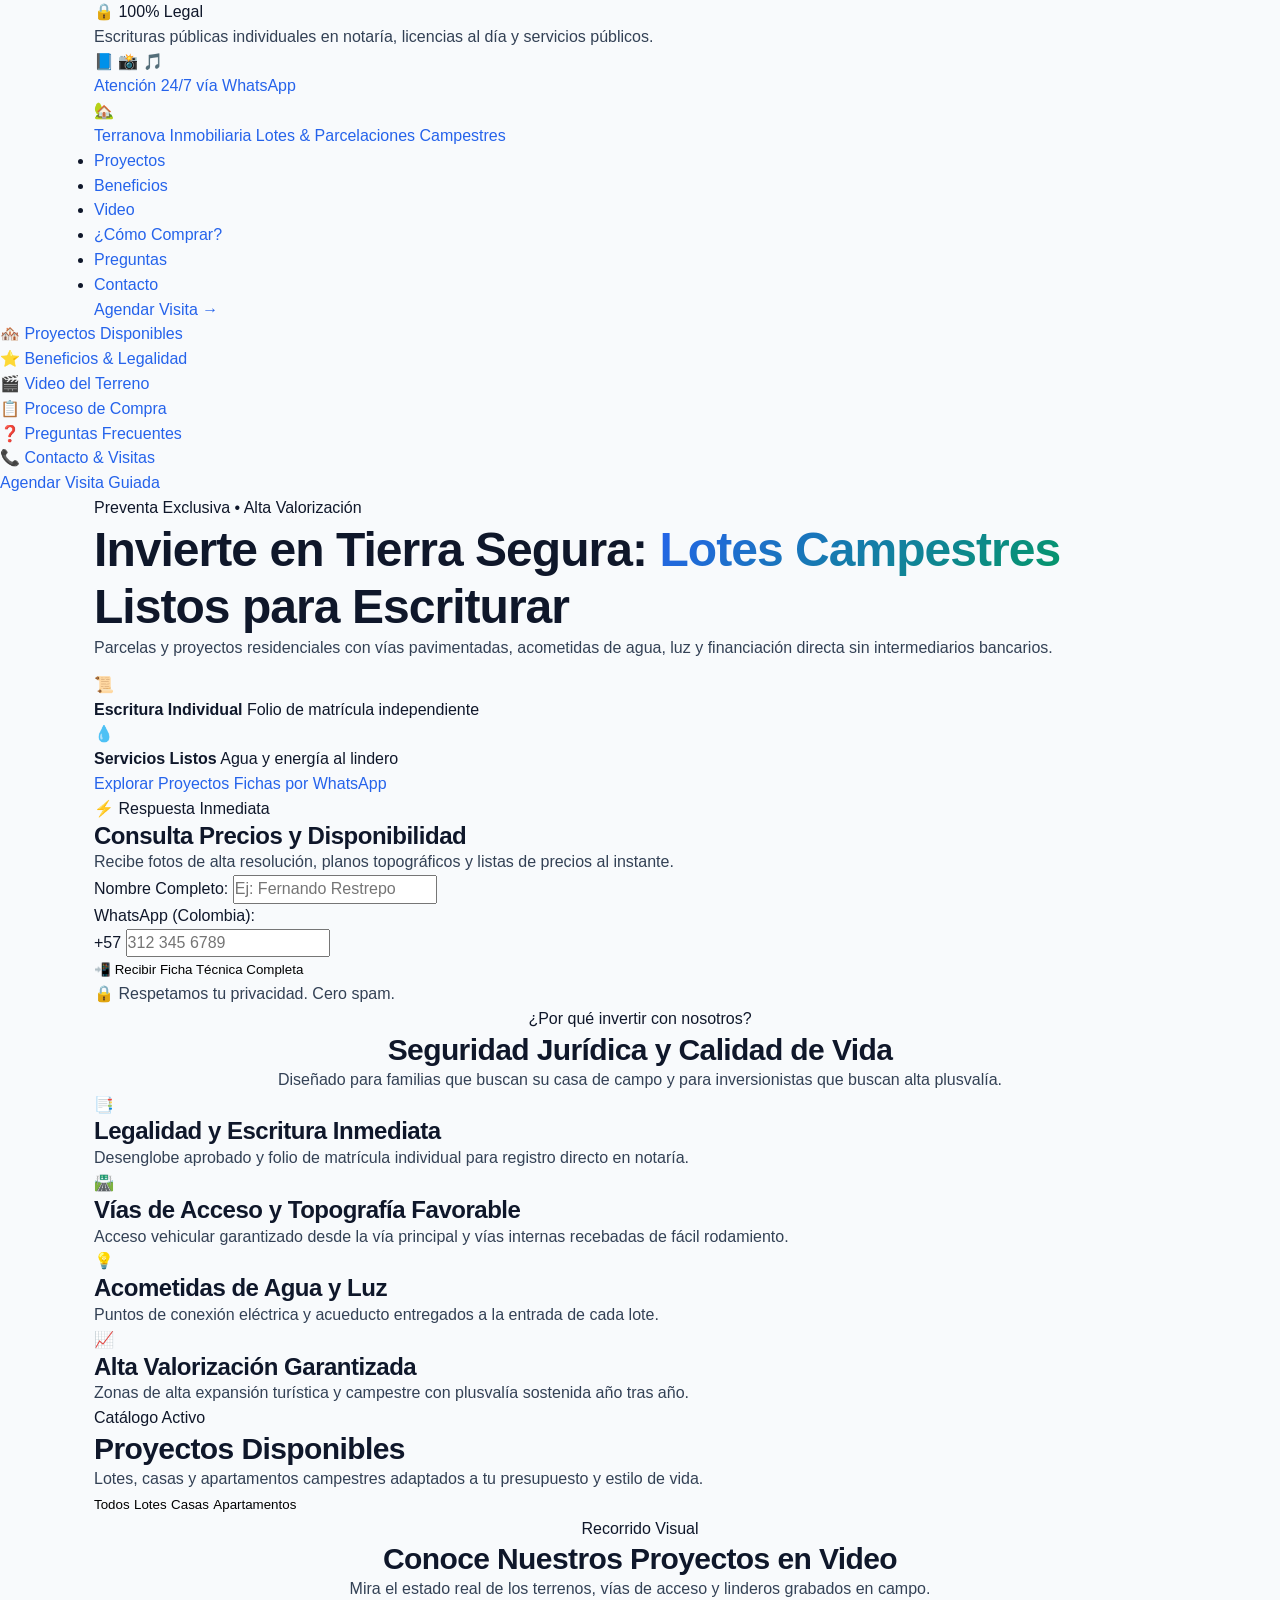
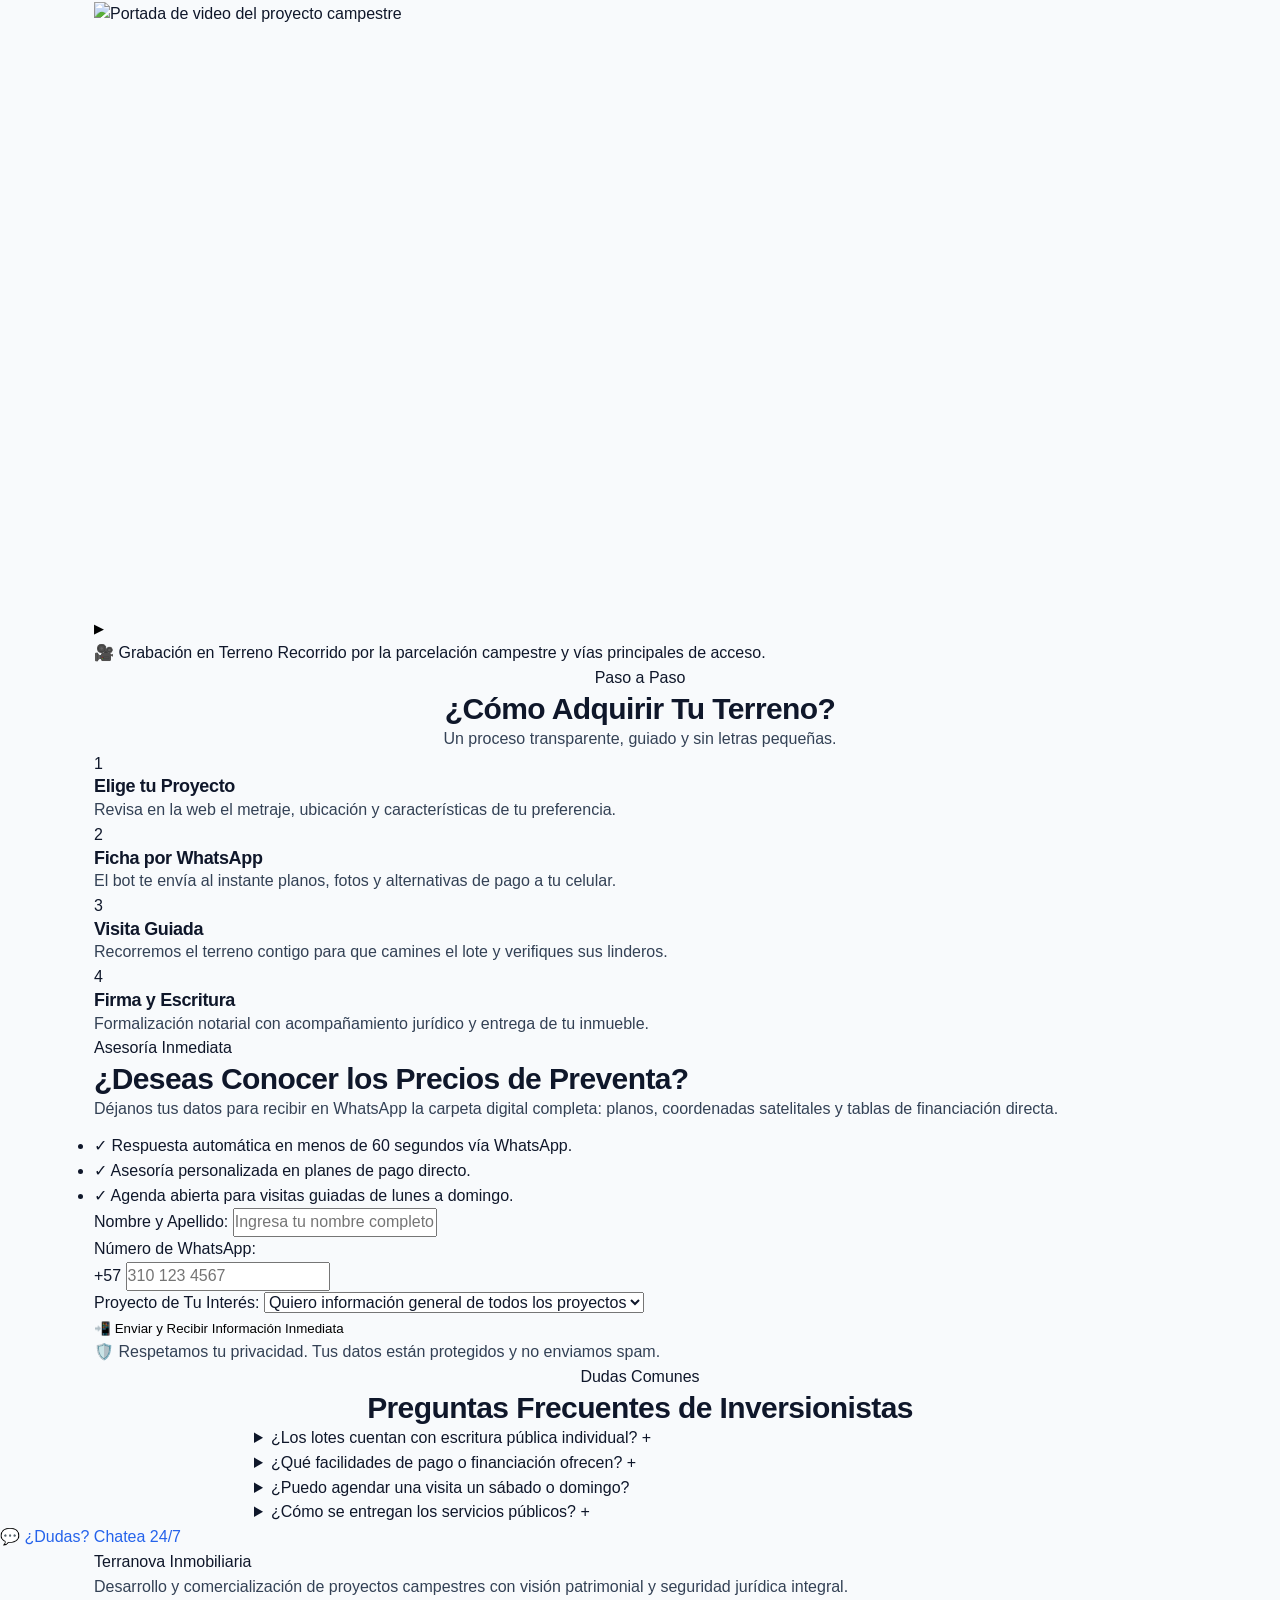
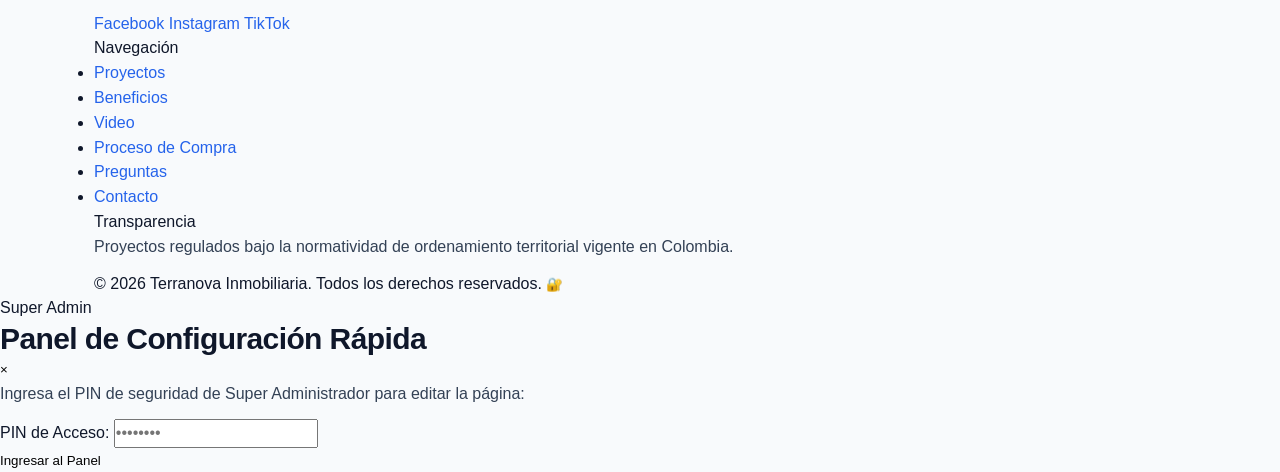
==== commit 200a7ce3: "feat: agregar variables, base css y micromejora en index" ====
--- a/index.html
+++ b/index.html
@@ -272,7 +272,7 @@
           <div class="video-responsive-wrapper" id="videoContainer">
             <!-- Portada ligera Facade: Cero pantalla blanca; solo descarga el video si se presiona Play -->
             <div class="video-placeholder" id="videoPlaceholder">
-              <img src="assets/images/video_thumb.jpg" alt="Portada de video del proyecto campestre" class="video-thumb-img" loading="lazy" decoding="async">
+              <img src="assets/images/video_thumb.jpg" alt="Portada de video del proyecto campestre" class="video-thumb-img img-auto-fit" loading="lazy" decoding="async">
               <button type="button" class="btn-play-video" id="btnPlayVideo" aria-label="Reproducir video del proyecto">
                 <span class="play-icon-triangle" aria-hidden="true">▶</span>
               </button>
--- a/css/variables.css
+++ b/css/variables.css
@@ -0,0 +1,62 @@
+/* ==========================================================================
+   VARIABLES.CSS - Sistema de Diseño y Tokens Centralizados
+   Conectado al Panel Super Admin: los cambios en el panel actualizan estas variables.
+   Límite de ingeniería: < 1.000 líneas.
+   ========================================================================== */
+
+:root {
+  /* 1. Colores Corporativos Principales (Modificables desde el Panel Super Admin) */
+  --color-primary: #0f172a;       /* Fondo oscuro, encabezados y textos principales */
+  --color-primary-light: #1e293b; /* Superficie de tarjetas oscuras y footer */
+  --color-accent: #2563eb;        /* Botones de acción, enlaces y llamados principales */
+  --color-accent-hover: #1d4ed8;  /* Interacción hover en botones */
+  --color-accent-soft: #eff6ff;   /* Fondo tenue para cajas activas y filtros */
+
+  /* 2. Colores de Conversión y Estados Comerciales */
+  --color-whatsapp: #25d366;      /* Verde oficial de WhatsApp */
+  --color-whatsapp-hover: #128c7e;
+  --color-success: #059669;       /* Verde esmeralda de confianza y legalidad */
+  --color-warning: #d97706;       /* Ámbar para "Preventa" */
+  --color-danger: #dc2626;        /* Rojo para alertas o errores de formulario */
+
+  /* 3. Superficies, Fondos y Bordes */
+  --bg-body: #f8fafc;             /* Gris neutro claro para fondo de lectura */
+  --bg-surface: #ffffff;          /* Blanco puro para tarjetas, modales y formularios */
+  --bg-subtle: #f1f5f9;           /* Gris tenue para secciones alternas */
+  --border-color: #e2e8f0;        /* Borde estándar sutil */
+  --border-focus: #2563eb;        /* Borde activo al escribir en un campo */
+  --border-error: #dc2626;        /* Borde al fallar validación */
+
+  /* 4. Tipografía Nativa de Alto Rendimiento (0ms de latencia, sin fuentes lentas) */
+  --font-base: -apple-system, BlinkMacSystemFont, "Segoe UI", Roboto, "Helvetica Neue", Arial, sans-serif;
+  
+  --text-xs: 0.75rem;    /* 12px - Notas legales y etiquetas */
+  --text-sm: 0.875rem;   /* 14px - Subtítulos, inputs y menú */
+  --text-base: 1rem;     /* 16px - Texto general (Piso obligatorio contra zoom en iOS) */
+  --text-lg: 1.125rem;   /* 18px - Titulillos destacados */
+  --text-xl: 1.25rem;    /* 20px - Títulos de tarjetas de proyectos */
+  --text-2xl: 1.5rem;    /* 24px - Títulos de sección en celular */
+  --text-3xl: 1.875rem;  /* 30px - Títulos de sección en PC */
+  --text-4xl: 2.25rem;   /* 36px - Título principal Hero en celular */
+  --text-5xl: 3rem;      /* 48px - Título principal Hero en PC */
+
+  /* 5. Geometría Universal de Medios (Tratamiento Automático de Fotos y Videos) */
+  --aspect-ratio-media: 16 / 9;   /* Estandarización obligatoria 16:9 sin deformaciones */
+  --container-max-width: 1140px;  /* Ancho máximo de cuadrícula */
+  --touch-target-min: 44px;       /* Tamaño mínimo táctil para dedos en celulares */
+
+  /* 6. Radios y Sombras */
+  --radius-sm: 6px;
+  --radius-md: 10px;
+  --radius-lg: 16px;
+  --radius-full: 9999px;
+
+  --shadow-sm: 0 1px 2px rgba(0, 0, 0, 0.05);
+  --shadow-md: 0 4px 6px -1px rgba(0, 0, 0, 0.08);
+  --shadow-lg: 0 10px 15px -3px rgba(0, 0, 0, 0.08);
+  --shadow-modal: 0 20px 25px -5px rgba(0, 0, 0, 0.25);
+
+  /* 7. Transiciones Suaves */
+  --transition-fast: 0.15s ease;
+  --transition-normal: 0.25s ease;
+}
--- a/css/base.css
+++ b/css/base.css
@@ -0,0 +1,132 @@
+/* ==========================================================================
+   BASE.CSS - Reseteo Universal, Tipografía Nativa y Utilidades Base
+   Optimizado para carga en < 0.4s sin pantallas en blanco ni desconfiguraciones.
+   Límite de ingeniería: < 1.000 líneas.
+   ========================================================================== */
+
+/* 1. Reseteo Universal sin Código Basura */
+*,
+*::before,
+*::after {
+  box-sizing: border-box;
+  margin: 0;
+  padding: 0;
+  -webkit-tap-highlight-color: transparent;
+}
+
+html {
+  font-size: 100%;
+  scroll-behavior: smooth;
+  -webkit-text-size-adjust: 100%;
+}
+
+body {
+  font-family: var(--font-base);
+  font-size: var(--text-base);
+  line-height: 1.55;
+  color: var(--color-primary);
+  background-color: var(--bg-body);
+  text-rendering: optimizeLegibility;
+  -webkit-font-smoothing: antialiased;
+  -moz-osx-font-smoothing: grayscale;
+  overflow-x: hidden;
+}
+
+/* 2. Tipografía Semántica Fluida (Se ajusta sola de Celular a PC) */
+h1, h2, h3, h4 {
+  color: var(--color-primary);
+  font-weight: 800;
+  line-height: 1.2;
+  letter-spacing: -0.02em;
+}
+
+h1 { font-size: clamp(var(--text-3xl), 5vw, var(--text-5xl)); }
+h2 { font-size: clamp(var(--text-2xl), 4vw, var(--text-3xl)); }
+h3 { font-size: clamp(var(--text-xl), 3vw, var(--text-2xl)); }
+h4 { font-size: var(--text-lg); }
+
+p {
+  color: #334155;
+  margin-bottom: 0.75rem;
+}
+
+p:last-child {
+  margin-bottom: 0;
+}
+
+a {
+  color: var(--color-accent);
+  text-decoration: none;
+  transition: color var(--transition-fast);
+}
+
+a:hover {
+  color: var(--color-accent-hover);
+}
+
+/* 3. Tratamiento Automático de Fotos y Videos (Cero Deformaciones) */
+img,
+video,
+iframe {
+  display: block;
+  max-width: 100%;
+  height: auto;
+}
+
+/* Clase Maestra: Fuerza encuadre automático 16:9 sin aplastar la foto */
+.img-auto-fit {
+  width: 100%;
+  aspect-ratio: var(--aspect-ratio-media);
+  object-fit: cover;
+  object-position: center;
+}
+
+/* 4. Normalización de Formularios (Piso de 16px contra zoom involuntario en iPhone) */
+input,
+select,
+textarea {
+  font-family: inherit;
+  font-size: var(--text-base); /* Obligatorio: evita que Safari haga zoom en celular */
+  line-height: inherit;
+  color: inherit;
+}
+
+button {
+  font-family: inherit;
+  cursor: pointer;
+  background: none;
+  border: none;
+}
+
+/* 5. Contenedores de Cuadrícula Responsivos */
+.container {
+  width: 100%;
+  max-width: var(--container-max-width);
+  margin: 0 auto;
+  padding: 0 16px;
+}
+
+@media (min-width: 768px) {
+  .container {
+    padding: 0 24px;
+  }
+}
+
+.max-w-reading {
+  max-width: 820px;
+}
+
+/* 6. Utilidades Generales */
+.text-center { text-align: center; }
+
+.highlight-text {
+  color: var(--color-accent);
+  background: linear-gradient(135deg, var(--color-accent) 0%, var(--color-success) 100%);
+  -webkit-background-clip: text;
+  -webkit-text-fill-color: transparent;
+}
+
+:focus-visible {
+  outline: 2px solid var(--color-accent);
+  outline-offset: 3px;
+}
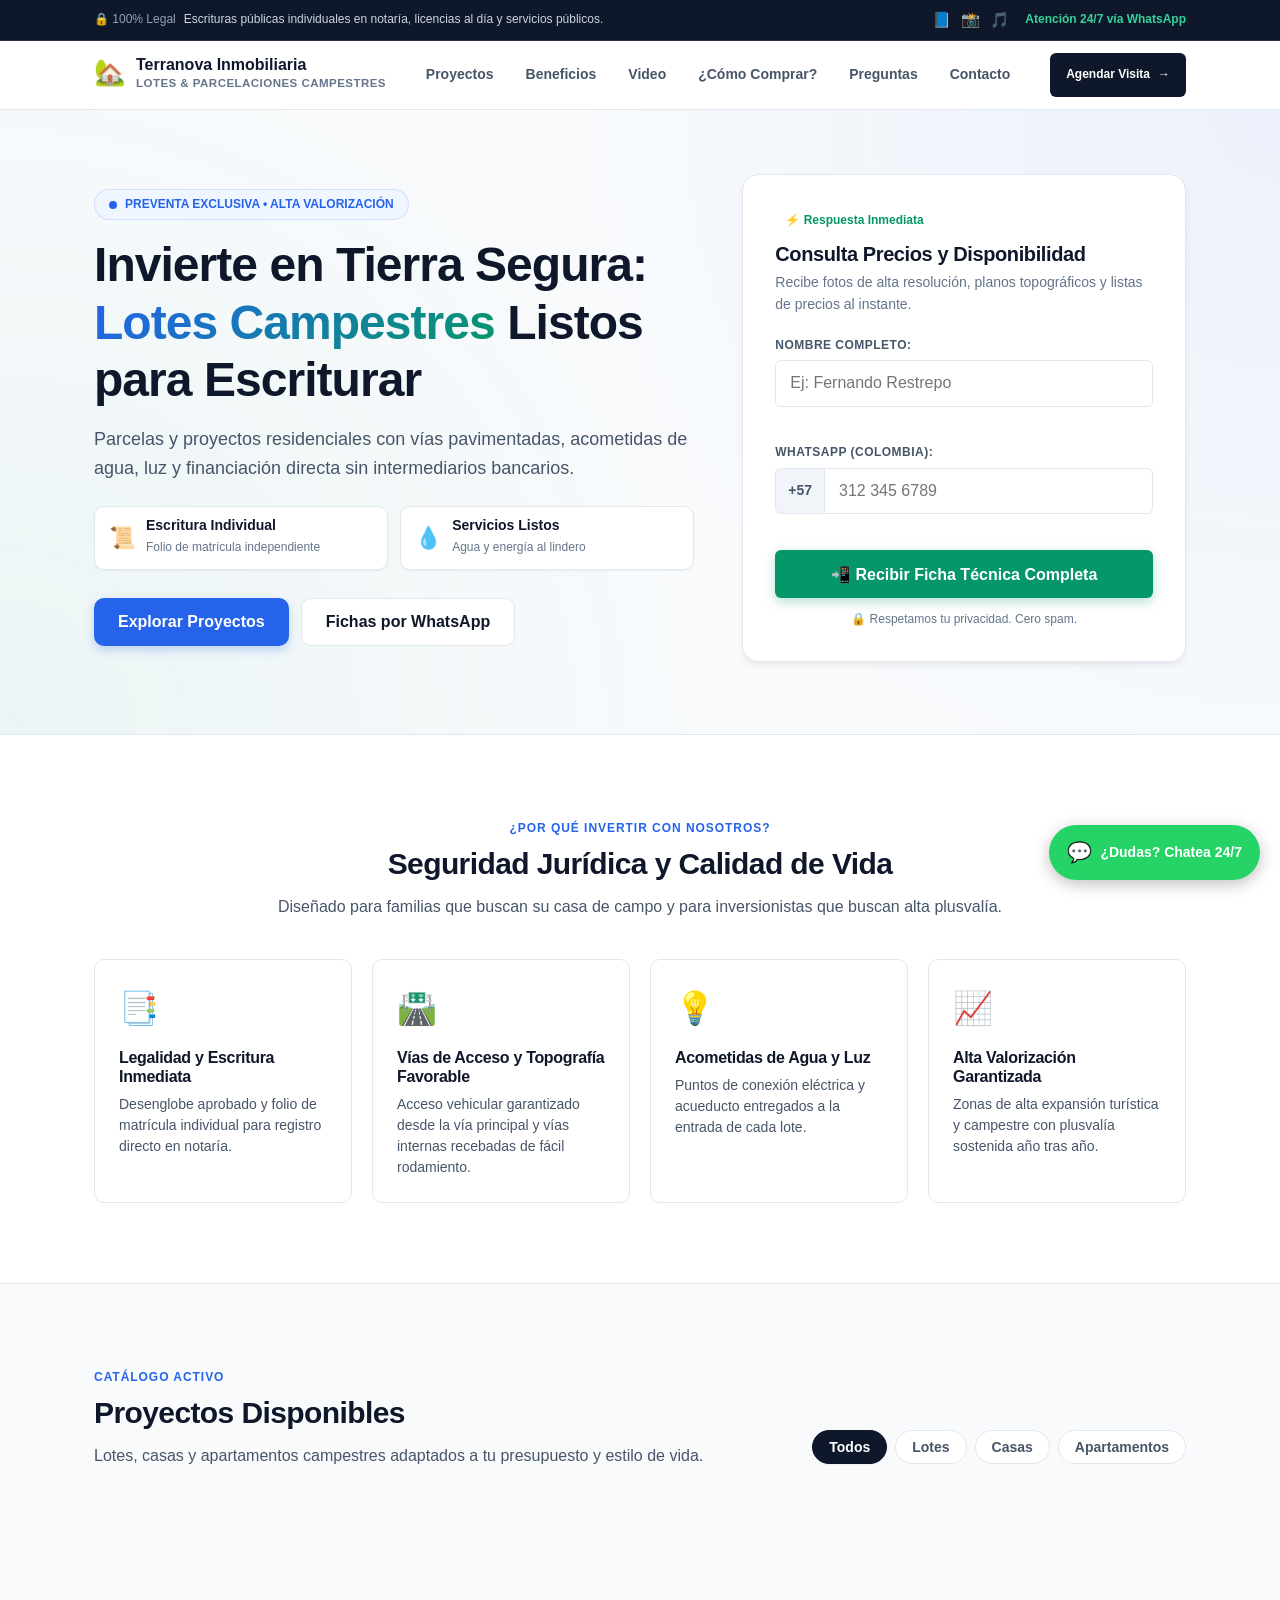
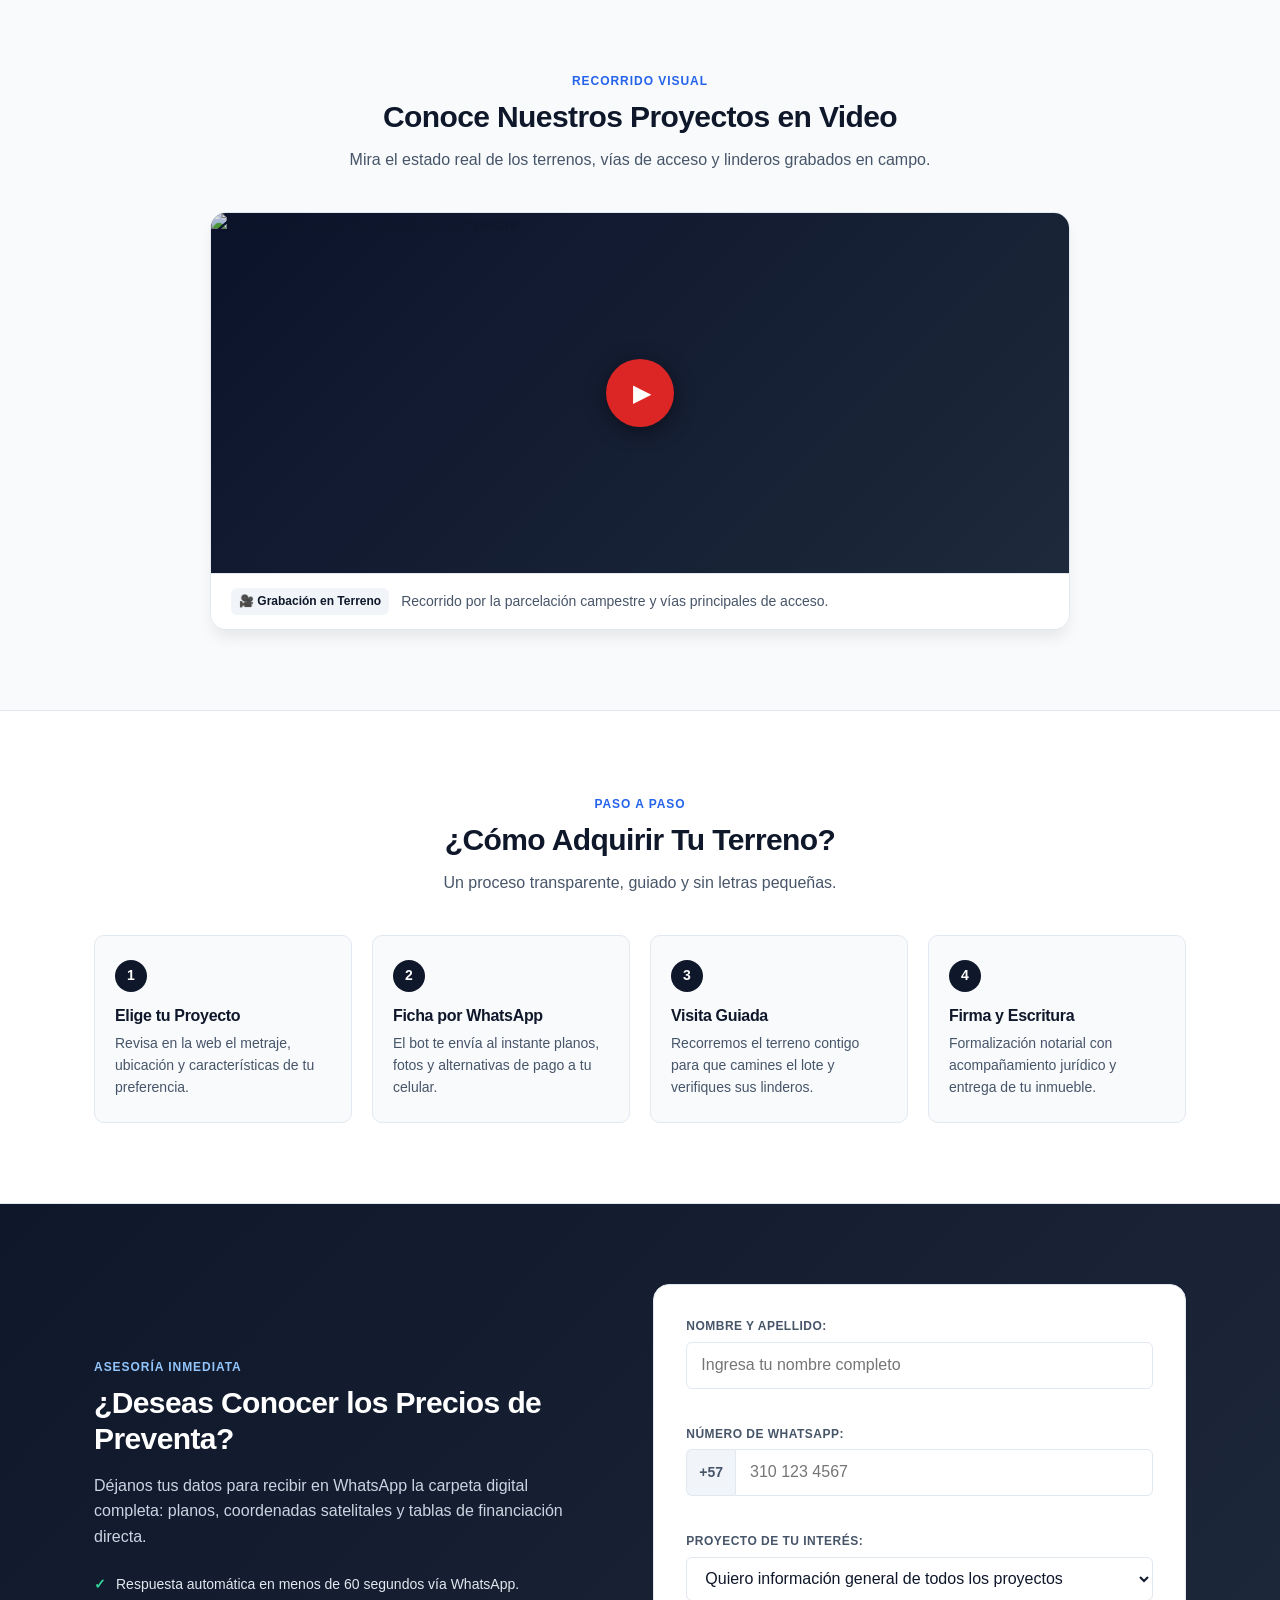
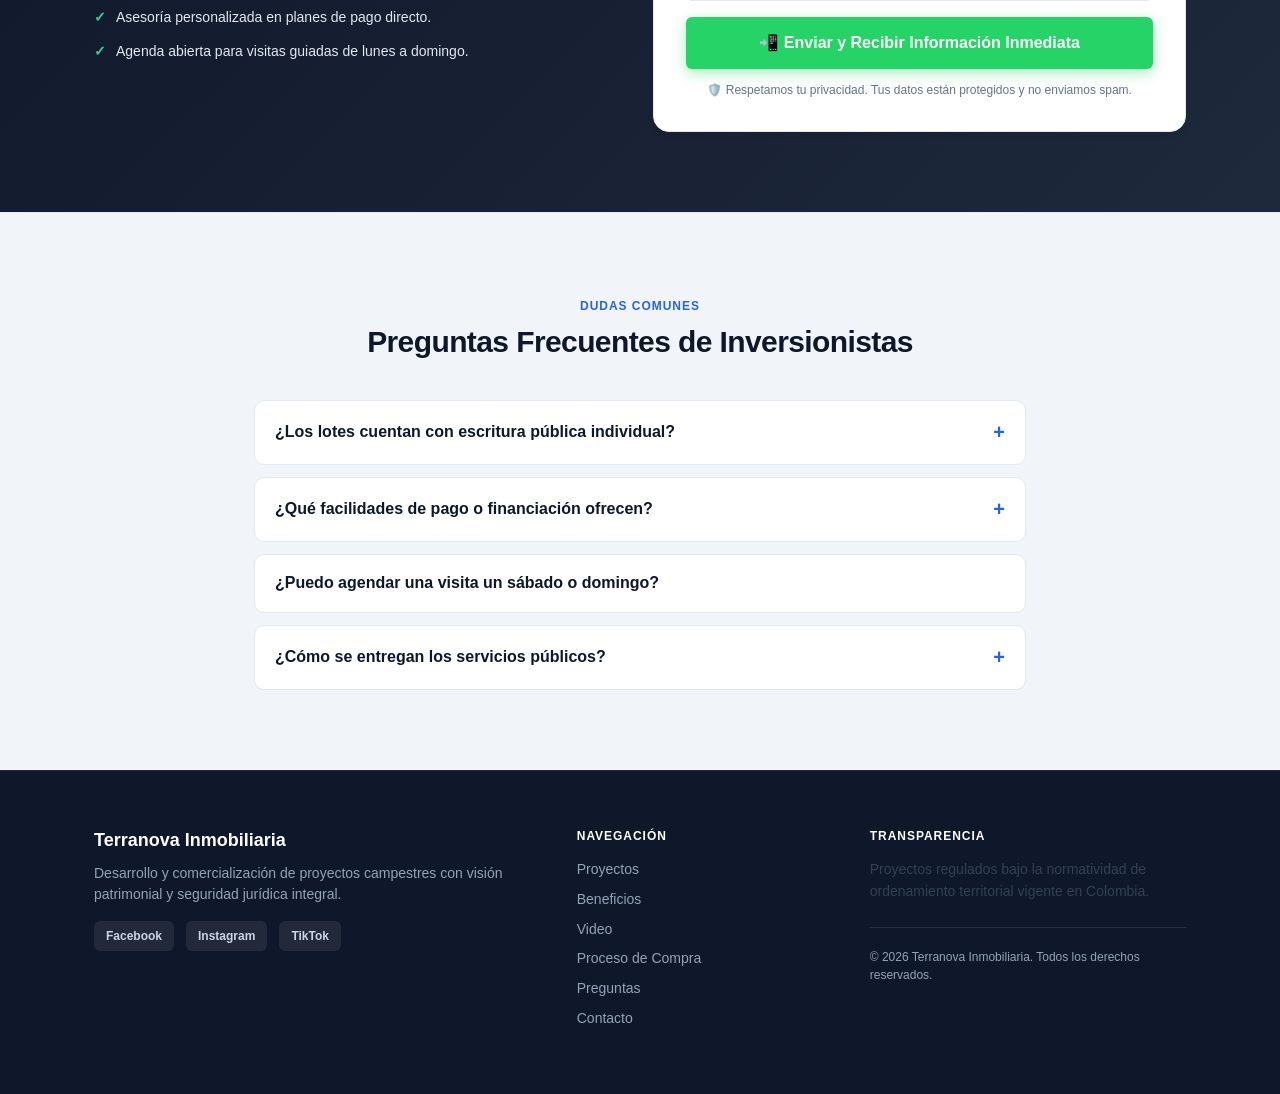
==== commit 270819f3: "feat: separar mesa de control en control.html y reparar video" ====
--- a/index.html
+++ b/index.html
@@ -2,30 +2,23 @@
 <html lang="es">
 <head>
   <meta charset="UTF-8">
-  <!-- Viewport optimizado para iOS notch, isla dinámica y safe-area en Android -->
   <meta name="viewport" content="width=device-width, initial-scale=1.0, viewport-fit=cover">
   <meta name="description" id="metaDescription" content="Venta de lotes, casas y apartamentos campestres con escrituras al día, servicios públicos y financiación directa. Fichas técnicas instantáneas 24/7 vía WhatsApp.">
-  <!-- Evita que Safari en iPhone formatee números como enlaces azules -->
   <meta name="format-detection" content="telephone=no">
-  <!-- Color de la barra de navegación del navegador en celulares -->
   <meta name="theme-color" content="#0f172a">
   <meta name="apple-mobile-web-app-capable" content="yes">
   <meta name="apple-mobile-web-app-status-bar-style" content="black-translucent">
   <title id="pageTitle">Lotes & Casas Campestres | Inversión Inmobiliaria Segura</title>
   
-  <!-- CSS Modular (< 1.000 líneas por archivo - Cero fuentes pesadas de terceros) -->
   <link rel="stylesheet" href="css/variables.css">
   <link rel="stylesheet" href="css/base.css">
   <link rel="stylesheet" href="css/layout.css">
   <link rel="stylesheet" href="css/components.css">
   <link rel="stylesheet" href="css/mobile.css">
-  <link rel="stylesheet" href="css/admin.css">
 </head>
 <body>
 
-  <!-- =======================================================================
-       1. BARRA SUPERIOR DE CONFIANZA LEGAL (Activable / Desactivable)
-       ======================================================================= -->
+  <!-- 1. Barra Superior Legal -->
   <aside class="top-announcement" data-section="announcement" aria-label="Garantía legal">
     <div class="container top-announcement-inner">
       <div class="announcement-left">
@@ -33,7 +26,6 @@
         <p class="announcement-text" data-bind="legalAnnouncement">Escrituras públicas individuales en notaría, licencias al día y servicios públicos.</p>
       </div>
       <div class="announcement-right">
-        <!-- Enlaces Oficiales de Redes Sociales (TikTok, Instagram, Facebook) -->
         <div class="announcement-socials" id="headerSocials">
           <a href="#" class="social-icon-link" id="linkSocialFbTop" target="_blank" rel="noopener noreferrer" aria-label="Facebook">📘</a>
           <a href="#" class="social-icon-link" id="linkSocialIgTop" target="_blank" rel="noopener noreferrer" aria-label="Instagram">📸</a>
@@ -44,9 +36,7 @@
     </div>
   </aside>
 
-  <!-- =======================================================================
-       2. ENCABEZADO Y NAVEGACIÓN CROSS-BROWSER (PC + Menú Hamburguesa Móvil)
-       ======================================================================= -->
+  <!-- 2. Encabezado y Navegación -->
   <header class="site-header" id="header" data-section="header">
     <div class="container header-inner">
       <a href="#inicio" class="brand-identity" aria-label="Ir al inicio">
@@ -59,8 +49,7 @@
         </div>
       </a>
 
-      <!-- Menú Desktop Horizontal -->
-      <nav class="desktop-nav" aria-label="Navegación principal de escritorio">
+      <nav class="desktop-nav" aria-label="Menú principal de escritorio">
         <ul class="nav-links-list">
           <li><a href="#proyectos" class="nav-link">Proyectos</a></li>
           <li><a href="#beneficios" class="nav-link">Beneficios</a></li>
@@ -71,15 +60,13 @@
         </ul>
       </nav>
 
-      <!-- Acciones de Cabecera -->
       <div class="header-action-group">
         <a href="#contacto" class="btn btn-header-cta">
           <span>Agendar Visita</span>
           <span aria-hidden="true">→</span>
         </a>
 
-        <!-- Botón Hamburguesa Táctil (Mínimo 44x44px) -->
-        <button type="button" class="mobile-menu-btn" id="mobileMenuToggle" aria-label="Abrir menú de navegación" aria-expanded="false" aria-controls="mobileDrawer">
+        <button type="button" class="mobile-menu-btn" id="mobileMenuToggle" aria-label="Abrir menú" aria-expanded="false" aria-controls="mobileDrawer">
           <span class="hamburger-bar" aria-hidden="true"></span>
           <span class="hamburger-bar" aria-hidden="true"></span>
           <span class="hamburger-bar" aria-hidden="true"></span>
@@ -87,7 +74,6 @@
       </div>
     </div>
 
-    <!-- Cajón Desplegable para Móviles -->
     <div class="mobile-drawer" id="mobileDrawer" aria-hidden="true">
       <nav class="mobile-nav" aria-label="Menú de navegación móvil">
         <ul class="mobile-nav-list">
@@ -106,10 +92,7 @@
   </header>
 
   <main id="mainContent">
-
-    <!-- =====================================================================
-         3. HERO: PROPUESTA DE VALOR Y CAPTURA RÁPIDA (First Contentful Paint < 0.4s)
-         ===================================================================== -->
+    <!-- 3. Hero -->
     <section class="hero-section" id="inicio" data-section="hero">
       <div class="container hero-grid">
         <div class="hero-content">
@@ -147,7 +130,6 @@
           </div>
         </div>
 
-        <!-- Formulario Rápido en Hero -->
         <div class="quick-inquiry-card">
           <div class="inquiry-header">
             <span class="inquiry-status-chip">⚡ Respuesta Inmediata</span>
@@ -183,9 +165,7 @@
       </div>
     </section>
 
-    <!-- =====================================================================
-         4. BENEFICIOS Y GARANTÍAS DE COMPRA
-         ===================================================================== -->
+    <!-- 4. Beneficios -->
     <section class="benefits-section" id="beneficios" data-section="benefits">
       <div class="container">
         <div class="section-heading-box text-center">
@@ -222,10 +202,7 @@
       </div>
     </section>
 
-    <!-- =====================================================================
-         5. CATÁLOGO ACTIVO: HASTA 5 PROYECTOS (Lotes, Casas, Apartamentos)
-         Tratamiento Automático de Fotos (aspect-ratio: 16/9 y object-fit: cover)
-         ===================================================================== -->
+    <!-- 5. Catálogo de Proyectos (Lotes, Casas, Apartamentos) -->
     <section class="projects-section" id="proyectos" data-section="projects">
       <div class="container">
         <div class="section-heading-box">
@@ -236,7 +213,6 @@
               <p class="section-lead">Lotes, casas y apartamentos campestres adaptados a tu presupuesto y estilo de vida.</p>
             </div>
             
-            <!-- Barra de Filtros Completa: Lotes, Casas y Apartamentos -->
             <div class="projects-filter-bar" id="projectsFilterBar" role="tablist" aria-label="Filtrar proyectos">
               <button class="filter-chip active" role="tab" aria-selected="true" data-filter="todos">Todos</button>
               <button class="filter-chip" role="tab" aria-selected="false" data-filter="lote">Lotes</button>
@@ -246,7 +222,6 @@
           </div>
         </div>
 
-        <!-- Contenedor dinámico estructurado alimentado por data-projects.js -->
         <div class="projects-cards-grid" id="projectsContainer">
           <noscript>
             <p class="no-script-notice">Por favor activa JavaScript en tu navegador para interactuar con el catálogo de proyectos.</p>
@@ -255,10 +230,7 @@
       </div>
     </section>
 
-    <!-- =====================================================================
-         6. MÓDULO DE VIDEO SHOWCASE: RECORRIDO EN TERRENO (Activable / Desactivable)
-         Soporte para videos de YouTube, Vimeo, TikTok o MP4 sin congelar la web
-         ===================================================================== -->
+    <!-- 6. Video Showcase -->
     <section class="video-section" id="video-recorrido" data-section="video-showcase">
       <div class="container">
         <div class="section-heading-box text-center">
@@ -268,16 +240,13 @@
         </div>
 
         <div class="video-facade-card">
-          <!-- Contenedor fluido 16:9 que no se desconfigura en celular ni en PC -->
           <div class="video-responsive-wrapper" id="videoContainer">
-            <!-- Portada ligera Facade: Cero pantalla blanca; solo descarga el video si se presiona Play -->
             <div class="video-placeholder" id="videoPlaceholder">
               <img src="assets/images/video_thumb.jpg" alt="Portada de video del proyecto campestre" class="video-thumb-img img-auto-fit" loading="lazy" decoding="async">
-              <button type="button" class="btn-play-video" id="btnPlayVideo" aria-label="Reproducir video del proyecto">
+              <button type="button" class="btn-play-video" id="btnPlayVideo" aria-label="Reproducir video">
                 <span class="play-icon-triangle" aria-hidden="true">▶</span>
               </button>
             </div>
-            <!-- Iframe o video nativo insertado bajo demanda por JS -->
             <div class="video-embed-slot" id="videoEmbedSlot" style="display: none;"></div>
           </div>
           <div class="video-caption-bar">
@@ -288,9 +257,7 @@
       </div>
     </section>
 
-    <!-- =====================================================================
-         7. METODOLOGÍA DE COMPRA EN 4 PASOS
-         ===================================================================== -->
+    <!-- 7. Metodología de Compra -->
     <section class="process-section" id="proceso" data-section="process">
       <div class="container">
         <div class="section-heading-box text-center">
@@ -324,9 +291,7 @@
       </div>
     </section>
 
-    <!-- =====================================================================
-         8. FORMULARIO CENTRAL DE CAPTURA Y CIERRE
-         ===================================================================== -->
+    <!-- 8. Captura Central -->
     <section class="capture-section" id="contacto" data-section="capture">
       <div class="container">
         <div class="capture-wrapper">
@@ -381,9 +346,7 @@
       </div>
     </section>
 
-    <!-- =====================================================================
-         9. PREGUNTAS FRECUENTES (FAQ Acordeón Cross-Browser)
-         ===================================================================== -->
+    <!-- 9. Preguntas Frecuentes -->
     <section class="faq-section" id="faq" data-section="faq">
       <div class="container max-w-reading">
         <div class="section-heading-box text-center">
@@ -433,9 +396,7 @@
     </section>
   </main>
 
-  <!-- =======================================================================
-       10. BOTÓN FLOTANTE WHATSAPP (Apertura Directa de Chat / Lead)
-       ======================================================================= -->
+  <!-- 10. Botón Flotante WhatsApp -->
   <aside class="floating-contact" data-section="floating-whatsapp" aria-label="Contacto rápido WhatsApp">
     <a href="#" class="floating-wa-btn" id="floatingWaButton" target="_blank" rel="noopener noreferrer" aria-label="Chatear por WhatsApp">
       <span class="wa-float-icon" aria-hidden="true">💬</span>
@@ -443,16 +404,13 @@
     </a>
   </aside>
 
-  <!-- =======================================================================
-       11. PIE DE PÁGINA PROFESIONAL CON REDES Y ACCESO ADMIN
-       ======================================================================= -->
+  <!-- 11. Pie de Página Limpio -->
   <footer class="site-footer" data-section="footer">
     <div class="container footer-layout">
       <div class="footer-brand-box">
         <span class="footer-brand-title" data-bind="brandName">Terranova Inmobiliaria</span>
         <p class="footer-brand-desc" data-bind="footerBrandDesc">Desarrollo y comercialización de proyectos campestres con visión patrimonial y seguridad jurídica integral.</p>
         
-        <!-- Redes Sociales en Footer (TikTok, Instagram, Facebook) -->
         <div class="footer-social-links">
           <a href="#" class="footer-social-btn" id="linkSocialFbFooter" target="_blank" rel="noopener noreferrer" aria-label="Facebook">Facebook</a>
           <a href="#" class="footer-social-btn" id="linkSocialIgFooter" target="_blank" rel="noopener noreferrer" aria-label="Instagram">Instagram</a>
@@ -477,155 +435,14 @@
         <p>Proyectos regulados bajo la normatividad de ordenamiento territorial vigente en Colombia.</p>
         <div class="legal-bottom-bar">
           <span class="legal-copy">© 2026 <span data-bind="brandName">Terranova Inmobiliaria</span>. Todos los derechos reservados.</span>
-          <!-- Candado discreto de Super Administrador -->
-          <button type="button" id="adminTriggerBtn" class="btn-admin-lock" aria-label="Administración del Sistema" title="Acceso Super Admin">🔐</button>
         </div>
       </div>
     </div>
   </footer>
 
-  <!-- =======================================================================
-       12. MODAL DEL PANEL DE ADMINISTRACIÓN (SUPER ADMIN COMPLETO)
-       Gestiona Identidad, Redes, Colores, Toggles y los 5 Proyectos con Fotos/Videos
-       ======================================================================= -->
-  <div id="adminModal" class="admin-modal" aria-hidden="true" role="dialog" aria-labelledby="adminTitle">
-    <div class="admin-modal-overlay" id="adminOverlay"></div>
-    <div class="admin-modal-window">
-      <div class="admin-modal-header">
-        <div class="admin-title-wrap">
-          <span class="admin-badge">Super Admin</span>
-          <h2 id="adminTitle">Panel de Configuración Rápida</h2>
-        </div>
-        <button type="button" id="adminCloseBtn" class="btn-close-modal" aria-label="Cerrar modal">&times;</button>
-      </div>
-
-      <!-- Pantalla 1: Login por PIN -->
-      <div id="adminAuthScreen" class="admin-screen">
-        <p class="admin-helper">Ingresa el PIN de seguridad de Super Administrador para editar la página:</p>
-        <form id="adminPinForm" action="javascript:void(0);">
-          <div class="form-field">
-            <label for="adminPinInput">PIN de Acceso:</label>
-            <input type="password" id="adminPinInput" class="input-text" placeholder="••••••••" maxlength="20" required>
-            <span id="pinErrorMsg" class="field-error-text"></span>
-          </div>
-          <button type="submit" class="btn btn-primary btn-block">Ingresar al Panel</button>
-        </form>
-      </div>
-
-      <!-- Pantalla 2: Panel de Gestión Visual en Vivo -->
-      <div id="adminDashboardScreen" class="admin-screen" style="display: none;">
-        <div class="admin-tabs-nav" role="tablist">
-          <button type="button" class="admin-tab active" data-tab="general">Identidad & Redes</button>
-          <button type="button" class="admin-tab" data-tab="colores">Colores & Estilo</button>
-          <button type="button" class="admin-tab" data-tab="proyectos">Gestor de Proyectos</button>
-          <button type="button" class="admin-tab" data-tab="secciones">Activar Secciones</button>
-        </div>
-
-        <form id="adminSettingsForm" action="javascript:void(0);">
-          <!-- Pestaña A: Identidad & Redes -->
-          <div class="admin-tab-content active" id="tabGeneral">
-            <div class="admin-form-grid">
-              <div class="form-field">
-                <label for="cfgBrandName">Nombre de la Inmobiliaria:</label>
-                <input type="text" id="cfgBrandName" class="input-text">
-              </div>
-              <div class="form-field">
-                <label for="cfgBrandSubtitle">Subtítulo / Especialidad:</label>
-                <input type="text" id="cfgBrandSubtitle" class="input-text">
-              </div>
-              <div class="form-field">
-                <label for="cfgWhatsapp">Número Oficial de WhatsApp:</label>
-                <input type="tel" id="cfgWhatsapp" class="input-text" placeholder="573123456789">
-              </div>
-              <div class="form-field">
-                <label for="cfgLogoUrl">URL del Logo (Opcional):</label>
-                <input type="url" id="cfgLogoUrl" class="input-text" placeholder="assets/logo.png o https://...">
-              </div>
-              <div class="form-field">
-                <label for="cfgFacebook">Enlace de Facebook:</label>
-                <input type="url" id="cfgFacebook" class="input-text" placeholder="https://facebook.com/...">
-              </div>
-              <div class="form-field">
-                <label for="cfgInstagram">Enlace de Instagram:</label>
-                <input type="url" id="cfgInstagram" class="input-text" placeholder="https://instagram.com/...">
-              </div>
-              <div class="form-field">
-                <label for="cfgTiktok">Enlace de TikTok:</label>
-                <input type="url" id="cfgTiktok" class="input-text" placeholder="https://tiktok.com/@...">
-              </div>
-              <div class="form-field">
-                <label for="cfgVideoUrl">URL del Video de los Lotes (YouTube/MP4):</label>
-                <input type="url" id="cfgVideoUrl" class="input-text" placeholder="https://youtube.com/watch?v=...">
-              </div>
-            </div>
-          </div>
-
-          <!-- Pestaña B: Colores y Apariencia -->
-          <div class="admin-tab-content" id="tabColores" style="display: none;">
-            <div class="admin-form-grid">
-              <div class="form-field">
-                <label for="cfgColorPrimary">Color Principal (Fondo oscuro / Encabezados):</label>
-                <input type="color" id="cfgColorPrimary" class="input-color-picker" value="#0f172a">
-              </div>
-              <div class="form-field">
-                <label for="cfgColorAccent">Color de Acento / Botones (Llamados a la acción):</label>
-                <input type="color" id="cfgColorAccent" class="input-color-picker" value="#2563eb">
-              </div>
-            </div>
-          </div>
-
-          <!-- Pestaña C: Gestor Completo de Proyectos, Inmuebles y Fotos -->
-          <div class="admin-tab-content" id="tabProyectos" style="display: none;">
-            <p class="admin-helper">Modifica los datos de cada uno de los 5 proyectos. El sistema adapta las fotos automáticamente a 16:9 sin deformarlas.</p>
-            <div class="admin-projects-editor" id="adminProjectsEditorContainer">
-              <!-- Renderizado dinámicamente por js/admin.js con inputs para nombre, precio, metraje, foto y tipología -->
-            </div>
-          </div>
-
-          <!-- Pestaña D: Activar / Desactivar Secciones -->
-          <div class="admin-tab-content" id="tabSecciones" style="display: none;">
-            <p class="admin-helper">Enciende o apaga secciones completas con un clic:</p>
-            <div class="admin-toggles-list">
-              <label class="toggle-control">
-                <input type="checkbox" id="toggleAnnouncement" checked>
-                <span>Barra Superior de Legalidad y Redes</span>
-              </label>
-              <label class="toggle-control">
-                <input type="checkbox" id="toggleBenefits" checked>
-                <span>Módulo de Beneficios y Garantías</span>
-              </label>
-              <label class="toggle-control">
-                <input type="checkbox" id="toggleVideo" checked>
-                <span>Módulo de Video Showcase del Terreno</span>
-              </label>
-              <label class="toggle-control">
-                <input type="checkbox" id="toggleProcess" checked>
-                <span>Módulo de Proceso en 4 Pasos</span>
-              </label>
-              <label class="toggle-control">
-                <input type="checkbox" id="toggleFaq" checked>
-                <span>Módulo de Preguntas Frecuentes (FAQ)</span>
-              </label>
-            </div>
-          </div>
-
-          <!-- Botones de Acción del Panel -->
-          <div class="admin-actions-bar">
-            <button type="button" id="btnExportConfig" class="btn btn-outline">📥 Exportar Copia JSON</button>
-            <button type="submit" id="btnSaveConfig" class="btn btn-primary">💾 Guardar Cambios en Vivo</button>
-          </div>
-        </form>
-      </div>
-    </div>
-  </div>
-
-  <!-- =======================================================================
-       13. SCRIPTS MODULARES (< 1.000 líneas cada uno - Carga diferida)
-       ======================================================================= -->
   <script src="js/config.js" defer></script>
   <script src="js/data-projects.js" defer></script>
   <script src="js/form-validation.js" defer></script>
   <script src="js/main.js" defer></script>
-  <script src="js/admin.js" defer></script>
 </body>
-</html>
+</html>
--- a/css/layout.css
+++ b/css/layout.css
@@ -0,0 +1,641 @@
+/* ==========================================================================
+   LAYOUT.CSS - Arquitectura de Cuadrícula, Secciones y Estructura Tipo Lego
+   Controla la distribución espacial en celulares, tablets y computadores.
+   Límite de ingeniería: < 1.000 líneas.
+   ========================================================================== */
+
+/* 1. Estructura y Espaciado de Secciones (Módulos tipo Lego) */
+section {
+  padding-top: 56px;
+  padding-bottom: 56px;
+  position: relative;
+}
+
+@media (min-width: 768px) {
+  section {
+    padding-top: 80px;
+    padding-bottom: 80px;
+  }
+}
+
+.benefits-section,
+.process-section {
+  background-color: var(--bg-surface);
+  border-top: 1px solid var(--border-color);
+  border-bottom: 1px solid var(--border-color);
+}
+
+.faq-section {
+  background-color: var(--bg-subtle);
+  border-top: 1px solid var(--border-color);
+}
+
+.section-heading-box {
+  margin-bottom: 40px;
+}
+
+.section-heading-box.text-center {
+  max-width: 760px;
+  margin-left: auto;
+  margin-right: auto;
+}
+
+.sub-label {
+  display: inline-block;
+  font-size: var(--text-xs);
+  font-weight: 800;
+  text-transform: uppercase;
+  letter-spacing: 0.08em;
+  color: var(--color-accent);
+  margin-bottom: 8px;
+}
+
+.sub-label.text-light {
+  color: #93c5fd;
+}
+
+.section-title {
+  font-size: clamp(var(--text-2xl), 3.5vw, var(--text-3xl));
+  margin-bottom: 12px;
+}
+
+.section-lead {
+  font-size: var(--text-base);
+  color: #475569;
+  line-height: 1.6;
+}
+
+.heading-split {
+  display: flex;
+  flex-direction: column;
+  gap: 20px;
+}
+
+@media (min-width: 860px) {
+  .heading-split {
+    flex-direction: row;
+    justify-content: space-between;
+    align-items: flex-end;
+  }
+}
+
+/* 2. Barra Superior de Confianza Legal */
+.top-announcement {
+  background-color: var(--color-primary);
+  color: #94a3b8;
+  font-size: var(--text-xs);
+  padding: 8px 0;
+  border-bottom: 1px solid rgba(255, 255, 255, 0.1);
+}
+
+.top-announcement-inner {
+  display: flex;
+  flex-direction: column;
+  gap: 8px;
+  align-items: center;
+  text-align: center;
+}
+
+@media (min-width: 768px) {
+  .top-announcement-inner {
+    flex-direction: row;
+    justify-content: space-between;
+    text-align: left;
+  }
+}
+
+.announcement-left {
+  display: flex;
+  flex-direction: column;
+  align-items: center;
+  gap: 8px;
+}
+
+@media (min-width: 580px) {
+  .announcement-left {
+    flex-direction: row;
+  }
+}
+
+.announcement-text {
+  margin: 0;
+  color: #cbd5e1;
+}
+
+.announcement-right {
+  display: flex;
+  align-items: center;
+  gap: 16px;
+}
+
+.announcement-socials {
+  display: flex;
+  align-items: center;
+  gap: 10px;
+}
+
+.social-icon-link {
+  font-size: 0.95rem;
+  opacity: 0.85;
+  transition: opacity var(--transition-fast), transform var(--transition-fast);
+}
+
+.social-icon-link:hover {
+  opacity: 1;
+  transform: translateY(-1px);
+}
+
+.link-quick-contact {
+  color: #34d399;
+  font-weight: 700;
+  display: inline-flex;
+  align-items: center;
+  gap: 4px;
+}
+
+.link-quick-contact:hover {
+  color: #6ee7b7;
+  text-decoration: underline;
+}
+
+/* 3. Encabezado y Navegación */
+.site-header {
+  position: sticky;
+  top: 0;
+  z-index: 100;
+  background-color: rgba(255, 255, 255, 0.94);
+  backdrop-filter: blur(12px);
+  -webkit-backdrop-filter: blur(12px);
+  border-bottom: 1px solid var(--border-color);
+  padding: 12px 0;
+}
+
+.header-inner {
+  display: flex;
+  align-items: center;
+  justify-content: space-between;
+  gap: 16px;
+}
+
+.brand-identity {
+  display: flex;
+  align-items: center;
+  gap: 10px;
+  color: var(--color-primary);
+}
+
+.brand-symbol {
+  font-size: 1.6rem;
+  line-height: 1;
+}
+
+.brand-info {
+  display: flex;
+  flex-direction: column;
+}
+
+.brand-title {
+  font-size: 1rem;
+  font-weight: 800;
+  color: var(--color-primary);
+  line-height: 1.15;
+}
+
+.brand-subtitle {
+  font-size: 0.72rem;
+  color: #64748b;
+  font-weight: 600;
+  text-transform: uppercase;
+  letter-spacing: 0.04em;
+}
+
+.desktop-nav {
+  display: none;
+}
+
+@media (min-width: 900px) {
+  .desktop-nav {
+    display: block;
+  }
+}
+
+.nav-links-list {
+  display: flex;
+  align-items: center;
+  gap: 8px;
+  list-style: none;
+}
+
+.nav-link {
+  font-size: var(--text-sm);
+  font-weight: 600;
+  color: #475569;
+  padding: 8px 12px;
+  border-radius: var(--radius-sm);
+  transition: all var(--transition-fast);
+}
+
+.nav-link:hover {
+  color: var(--color-accent);
+  background-color: var(--bg-subtle);
+}
+
+.header-action-group {
+  display: flex;
+  align-items: center;
+  gap: 10px;
+}
+
+.mobile-menu-btn {
+  display: flex;
+  flex-direction: column;
+  justify-content: center;
+  align-items: center;
+  gap: 5px;
+  width: var(--touch-target-min);
+  height: var(--touch-target-min);
+  border-radius: var(--radius-sm);
+  border: 1px solid var(--border-color);
+  background-color: var(--bg-surface);
+  cursor: pointer;
+}
+
+@media (min-width: 900px) {
+  .mobile-menu-btn {
+    display: none;
+  }
+}
+
+.hamburger-bar {
+  width: 20px;
+  height: 2px;
+  background-color: var(--color-primary);
+  border-radius: 2px;
+  transition: all var(--transition-fast);
+}
+
+.mobile-drawer {
+  display: none;
+  background-color: var(--bg-surface);
+  border-bottom: 1px solid var(--border-color);
+  box-shadow: var(--shadow-lg);
+  padding: 16px 20px 24px;
+}
+
+.mobile-drawer.is-open {
+  display: block;
+}
+
+.mobile-nav-list {
+  list-style: none;
+  display: flex;
+  flex-direction: column;
+  gap: 6px;
+  margin-bottom: 16px;
+}
+
+.mobile-nav-link {
+  display: block;
+  font-size: var(--text-base);
+  font-weight: 600;
+  color: var(--color-primary);
+  padding: 12px 14px;
+  border-radius: var(--radius-sm);
+  background-color: var(--bg-body);
+}
+
+.mobile-drawer-cta {
+  margin-top: 12px;
+}
+
+/* 4. Hero Grid (2 Columnas) */
+.hero-section {
+  background: radial-gradient(circle at top right, rgba(37, 99, 235, 0.06), transparent 50%),
+              radial-gradient(circle at bottom left, rgba(5, 150, 105, 0.05), transparent 50%),
+              var(--bg-body);
+  padding-top: 40px;
+  padding-bottom: 48px;
+}
+
+@media (min-width: 768px) {
+  .hero-section {
+    padding-top: 64px;
+    padding-bottom: 72px;
+  }
+}
+
+.hero-grid {
+  display: grid;
+  grid-template-columns: 1fr;
+  gap: 36px;
+  align-items: center;
+}
+
+@media (min-width: 960px) {
+  .hero-grid {
+    grid-template-columns: 1.15fr 0.85fr;
+    gap: 48px;
+  }
+}
+
+.hero-tag {
+  display: inline-flex;
+  align-items: center;
+  gap: 8px;
+  background-color: var(--color-accent-soft);
+  color: var(--color-accent);
+  font-size: var(--text-xs);
+  font-weight: 800;
+  text-transform: uppercase;
+  padding: 5px 14px;
+  border-radius: var(--radius-full);
+  margin-bottom: 16px;
+  border: 1px solid rgba(37, 99, 235, 0.15);
+}
+
+.pulse-dot {
+  width: 8px;
+  height: 8px;
+  background-color: var(--color-accent);
+  border-radius: 50%;
+  box-shadow: 0 0 0 0 rgba(37, 99, 235, 0.6);
+  animation: pulseEffect 2s infinite;
+}
+
+@keyframes pulseEffect {
+  0% { transform: scale(0.95); box-shadow: 0 0 0 0 rgba(37, 99, 235, 0.7); }
+  70% { transform: scale(1); box-shadow: 0 0 0 8px rgba(37, 99, 235, 0); }
+  100% { transform: scale(0.95); box-shadow: 0 0 0 0 rgba(37, 99, 235, 0); }
+}
+
+.hero-headline {
+  margin-bottom: 16px;
+}
+
+.hero-description {
+  font-size: clamp(var(--text-base), 2vw, var(--text-lg));
+  color: #475569;
+  line-height: 1.6;
+  margin-bottom: 24px;
+}
+
+.hero-badges-row {
+  display: grid;
+  grid-template-columns: 1fr;
+  gap: 12px;
+  margin-bottom: 28px;
+}
+
+@media (min-width: 520px) {
+  .hero-badges-row {
+    grid-template-columns: 1fr 1fr;
+  }
+}
+
+.hero-badge-item {
+  display: flex;
+  align-items: center;
+  gap: 10px;
+  background-color: var(--bg-surface);
+  border: 1px solid var(--border-color);
+  padding: 10px 14px;
+  border-radius: var(--radius-md);
+  box-shadow: var(--shadow-sm);
+}
+
+.badge-icon {
+  font-size: 1.35rem;
+  flex-shrink: 0;
+}
+
+.badge-item-text strong {
+  display: block;
+  font-size: var(--text-sm);
+  color: var(--color-primary);
+  line-height: 1.2;
+}
+
+.badge-item-text span {
+  font-size: var(--text-xs);
+  color: #64748b;
+}
+
+.hero-cta-group {
+  display: flex;
+  flex-direction: column;
+  gap: 12px;
+}
+
+@media (min-width: 480px) {
+  .hero-cta-group {
+    flex-direction: row;
+    align-items: center;
+  }
+}
+
+/* 5. Cuadrículas Responsivas (Beneficios, Proyectos, Proceso) */
+.benefits-grid {
+  display: grid;
+  grid-template-columns: 1fr;
+  gap: 16px;
+}
+
+@media (min-width: 600px) {
+  .benefits-grid {
+    grid-template-columns: repeat(2, 1fr);
+  }
+}
+
+@media (min-width: 960px) {
+  .benefits-grid {
+    grid-template-columns: repeat(4, 1fr);
+    gap: 20px;
+  }
+}
+
+.projects-cards-grid {
+  display: grid;
+  grid-template-columns: 1fr;
+  gap: 20px;
+}
+
+@media (min-width: 680px) {
+  .projects-cards-grid {
+    grid-template-columns: repeat(2, 1fr);
+  }
+}
+
+@media (min-width: 1020px) {
+  .projects-cards-grid {
+    grid-template-columns: repeat(3, 1fr);
+    gap: 24px;
+  }
+}
+
+.process-steps-grid {
+  display: grid;
+  grid-template-columns: 1fr;
+  gap: 16px;
+}
+
+@media (min-width: 600px) {
+  .process-steps-grid {
+    grid-template-columns: repeat(2, 1fr);
+  }
+}
+
+@media (min-width: 960px) {
+  .process-steps-grid {
+    grid-template-columns: repeat(4, 1fr);
+    gap: 20px;
+  }
+}
+
+/* 6. Sección de Captura Dividida */
+.capture-section {
+  background: linear-gradient(135deg, var(--color-primary) 0%, #1e293b 100%);
+  color: #ffffff;
+}
+
+.capture-wrapper {
+  display: grid;
+  grid-template-columns: 1fr;
+  gap: 36px;
+  align-items: center;
+}
+
+@media (min-width: 900px) {
+  .capture-wrapper {
+    grid-template-columns: 1fr 1.05fr;
+    gap: 52px;
+  }
+}
+
+.capture-headline {
+  color: #ffffff;
+  margin-bottom: 16px;
+}
+
+.capture-copy {
+  color: #cbd5e1;
+  font-size: var(--text-base);
+  line-height: 1.6;
+  margin-bottom: 24px;
+}
+
+.capture-perks-list {
+  list-style: none;
+  display: flex;
+  flex-direction: column;
+  gap: 12px;
+}
+
+.capture-perks-list li {
+  display: flex;
+  align-items: flex-start;
+  gap: 10px;
+  font-size: var(--text-sm);
+  color: #e2e8f0;
+}
+
+.check-bullet {
+  color: #34d399;
+  font-weight: 800;
+  flex-shrink: 0;
+}
+
+/* 7. Pie de Página */
+.site-footer {
+  background-color: var(--color-primary);
+  color: #94a3b8;
+  padding: 56px 0 28px;
+  border-top: 1px solid rgba(255, 255, 255, 0.08);
+  font-size: var(--text-sm);
+}
+
+.footer-layout {
+  display: grid;
+  grid-template-columns: 1fr;
+  gap: 32px;
+  margin-bottom: 36px;
+}
+
+@media (min-width: 768px) {
+  .footer-layout {
+    grid-template-columns: 1.4fr 0.8fr 1fr;
+    gap: 40px;
+  }
+}
+
+.footer-brand-title {
+  display: block;
+  font-size: var(--text-lg);
+  font-weight: 800;
+  color: #ffffff;
+  margin-bottom: 8px;
+}
+
+.footer-brand-desc {
+  color: #94a3b8;
+  line-height: 1.5;
+  margin-bottom: 16px;
+}
+
+.footer-heading {
+  display: block;
+  font-size: var(--text-xs);
+  font-weight: 800;
+  text-transform: uppercase;
+  letter-spacing: 0.08em;
+  color: #ffffff;
+  margin-bottom: 14px;
+}
+
+.footer-links-menu {
+  list-style: none;
+  display: flex;
+  flex-direction: column;
+  gap: 8px;
+}
+
+.footer-links-menu a {
+  color: #94a3b8;
+  transition: color var(--transition-fast);
+}
+
+.footer-links-menu a:hover {
+  color: #38bdf8;
+}
+
+.footer-social-links {
+  display: flex;
+  align-items: center;
+  gap: 12px;
+}
+
+.footer-social-btn {
+  display: inline-flex;
+  align-items: center;
+  padding: 6px 12px;
+  background-color: rgba(255, 255, 255, 0.08);
+  border-radius: var(--radius-sm);
+  color: #cbd5e1;
+  font-size: var(--text-xs);
+  font-weight: 600;
+  transition: background-color var(--transition-fast);
+}
+
+.footer-social-btn:hover {
+  background-color: rgba(255, 255, 255, 0.16);
+  color: #ffffff;
+}
+
+.legal-bottom-bar {
+  display: flex;
+  align-items: center;
+  justify-content: space-between;
+  border-top: 1px solid rgba(255, 255, 255, 0.1);
+  padding-top: 20px;
+  margin-top: 24px;
+  font-size: var(--text-xs);
+}
--- a/css/components.css
+++ b/css/components.css
@@ -0,0 +1,640 @@
+/* ==========================================================================
+   COMPONENTS.CSS - Estilos Visuales de Componentes y Tarjetas Inmobiliarias
+   Define la apariencia de botones, tarjetas 16:9, video facade y formularios.
+   Límite de ingeniería: < 1.000 líneas.
+   ========================================================================== */
+
+/* 1. Botones y Llamados a la Acción (Mínimo 44px táctil) */
+.btn {
+  display: inline-flex;
+  align-items: center;
+  justify-content: center;
+  gap: 8px;
+  min-height: var(--touch-target-min);
+  padding: 10px 20px;
+  border-radius: var(--radius-sm);
+  font-size: var(--text-sm);
+  font-weight: 700;
+  text-align: center;
+  cursor: pointer;
+  transition: all var(--transition-fast);
+  text-decoration: none;
+  line-height: 1.2;
+}
+
+.btn-lg {
+  min-height: 48px;
+  padding: 12px 24px;
+  font-size: var(--text-base);
+  border-radius: var(--radius-md);
+}
+
+.btn-block {
+  width: 100%;
+}
+
+.btn-primary {
+  background-color: var(--color-accent);
+  color: #ffffff;
+  box-shadow: 0 4px 10px rgba(37, 99, 235, 0.25);
+}
+
+.btn-primary:hover {
+  background-color: var(--color-accent-hover);
+  color: #ffffff;
+  transform: translateY(-1px);
+  box-shadow: 0 6px 14px rgba(37, 99, 235, 0.35);
+}
+
+.btn-outline {
+  background-color: var(--bg-surface);
+  color: var(--color-primary);
+  border: 1px solid var(--border-color);
+}
+
+.btn-outline:hover {
+  background-color: var(--bg-subtle);
+  border-color: #cbd5e1;
+}
+
+.btn-header-cta {
+  background-color: var(--color-primary);
+  color: #ffffff;
+  padding: 8px 16px;
+  font-size: var(--text-xs);
+  border-radius: var(--radius-sm);
+}
+
+.btn-header-cta:hover {
+  background-color: var(--color-primary-light);
+  color: #ffffff;
+}
+
+.btn-submit-hero {
+  background-color: var(--color-success);
+  color: #ffffff;
+  width: 100%;
+  min-height: 48px;
+  font-size: var(--text-base);
+  border-radius: var(--radius-sm);
+  box-shadow: 0 4px 12px rgba(5, 150, 105, 0.3);
+}
+
+.btn-submit-hero:hover {
+  background-color: var(--color-success-hover);
+  transform: translateY(-1px);
+}
+
+.btn-submit-full {
+  background-color: var(--color-whatsapp);
+  color: #ffffff;
+  width: 100%;
+  min-height: 52px;
+  font-size: var(--text-base);
+  border-radius: var(--radius-sm);
+  box-shadow: 0 4px 14px rgba(37, 211, 102, 0.4);
+}
+
+.btn-submit-full:hover {
+  background-color: var(--color-whatsapp-hover);
+  transform: translateY(-1px);
+}
+
+/* 2. Filtros de Catálogo Táctiles */
+.projects-filter-bar {
+  display: flex;
+  gap: 8px;
+  overflow-x: auto;
+  padding-bottom: 4px;
+  -webkit-overflow-scrolling: touch;
+  scrollbar-width: none;
+}
+
+.projects-filter-bar::-webkit-scrollbar {
+  display: none;
+}
+
+.filter-chip {
+  padding: 8px 16px;
+  border-radius: var(--radius-full);
+  font-size: var(--text-sm);
+  font-weight: 700;
+  color: #475569;
+  background-color: var(--bg-surface);
+  border: 1px solid var(--border-color);
+  cursor: pointer;
+  white-space: nowrap;
+  transition: all var(--transition-fast);
+}
+
+.filter-chip.active {
+  background-color: var(--color-primary);
+  color: #ffffff;
+  border-color: var(--color-primary);
+  box-shadow: var(--shadow-sm);
+}
+
+/* 3. Tarjeta de Proyecto Inmobiliario (Tratamiento Automático 16:9) */
+.project-card {
+  background-color: var(--bg-surface);
+  border: 1px solid var(--border-color);
+  border-radius: var(--radius-md);
+  overflow: hidden;
+  box-shadow: var(--shadow-sm);
+  display: flex;
+  flex-direction: column;
+  transition: transform var(--transition-normal), box-shadow var(--transition-normal);
+}
+
+.project-card:hover {
+  transform: translateY(-4px);
+  box-shadow: var(--shadow-xl);
+  border-color: #cbd5e1;
+}
+
+.project-card-media {
+  position: relative;
+  width: 100%;
+  aspect-ratio: var(--aspect-ratio-media);
+  background-color: var(--bg-subtle);
+  overflow: hidden;
+}
+
+.project-card-img {
+  width: 100%;
+  height: 100%;
+  object-fit: cover;
+  object-position: center;
+  transition: transform 0.4s ease;
+}
+
+.project-card:hover .project-card-img {
+  transform: scale(1.04);
+}
+
+.project-badge-status {
+  position: absolute;
+  top: 12px;
+  left: 12px;
+  padding: 4px 10px;
+  border-radius: var(--radius-full);
+  font-size: var(--text-xs);
+  font-weight: 800;
+  text-transform: uppercase;
+  color: #ffffff;
+  box-shadow: var(--shadow-sm);
+}
+
+.status-disponible { background-color: var(--color-success); }
+.status-preventa { background-color: var(--color-warning); }
+.status-vendido { background-color: var(--color-danger); }
+
+.project-badge-type {
+  position: absolute;
+  top: 12px;
+  right: 12px;
+  padding: 4px 10px;
+  border-radius: var(--radius-full);
+  font-size: var(--text-xs);
+  font-weight: 800;
+  background-color: rgba(15, 23, 42, 0.85);
+  color: #ffffff;
+  backdrop-filter: blur(4px);
+}
+
+.project-card-body {
+  padding: 20px;
+  display: flex;
+  flex-direction: column;
+  flex-grow: 1;
+}
+
+.project-card-title {
+  font-size: var(--text-lg);
+  font-weight: 800;
+  color: var(--color-primary);
+  margin-bottom: 6px;
+  line-height: 1.3;
+}
+
+.project-card-location {
+  font-size: var(--text-xs);
+  color: #64748b;
+  display: flex;
+  align-items: center;
+  gap: 4px;
+  margin-bottom: 14px;
+}
+
+.project-specs-list {
+  display: flex;
+  flex-wrap: wrap;
+  gap: 8px;
+  margin-bottom: 16px;
+  list-style: none;
+}
+
+.spec-chip {
+  background-color: var(--bg-subtle);
+  border: 1px solid var(--border-color);
+  padding: 4px 8px;
+  border-radius: var(--radius-sm);
+  font-size: var(--text-xs);
+  font-weight: 600;
+  color: #334155;
+}
+
+.project-card-footer {
+  margin-top: auto;
+  border-top: 1px solid var(--border-color);
+  padding-top: 14px;
+  display: flex;
+  align-items: center;
+  justify-content: space-between;
+  gap: 10px;
+}
+
+.project-price-box {
+  display: flex;
+  flex-direction: column;
+}
+
+.price-label {
+  font-size: var(--text-xs);
+  color: #64748b;
+  text-transform: uppercase;
+  font-weight: 600;
+}
+
+.price-value {
+  font-size: var(--text-lg);
+  font-weight: 900;
+  color: var(--color-primary);
+  line-height: 1.1;
+}
+
+/* 4. Tarjeta de Beneficio y Pasos de Compra */
+.benefit-card {
+  background-color: var(--bg-surface);
+  border: 1px solid var(--border-color);
+  border-radius: var(--radius-md);
+  padding: 24px;
+  transition: transform var(--transition-fast), border-color var(--transition-fast);
+}
+
+.benefit-card:hover {
+  transform: translateY(-2px);
+  border-color: var(--color-accent);
+}
+
+.benefit-icon {
+  font-size: 2rem;
+  margin-bottom: 14px;
+}
+
+.benefit-card h3 {
+  font-size: var(--text-base);
+  margin-bottom: 8px;
+}
+
+.benefit-card p {
+  font-size: var(--text-sm);
+  line-height: 1.5;
+  color: #475569;
+}
+
+.process-step-item {
+  background-color: var(--bg-body);
+  border: 1px solid var(--border-color);
+  border-radius: var(--radius-md);
+  padding: 24px 20px;
+  position: relative;
+}
+
+.step-badge {
+  display: inline-flex;
+  align-items: center;
+  justify-content: center;
+  width: 32px;
+  height: 32px;
+  border-radius: 50%;
+  background-color: var(--color-primary);
+  color: #ffffff;
+  font-size: var(--text-sm);
+  font-weight: 800;
+  margin-bottom: 14px;
+}
+
+.process-step-item h4 {
+  font-size: var(--text-base);
+  margin-bottom: 8px;
+}
+
+.process-step-item p {
+  font-size: var(--text-sm);
+  color: #475569;
+}
+
+/* 5. MÓDULO DE VIDEO SHOWCASE (Reparado: Fondo oscuro sólido y centrado fijo) */
+.video-facade-card {
+  max-width: 860px;
+  margin: 0 auto;
+  background-color: var(--bg-surface);
+  border: 1px solid var(--border-color);
+  border-radius: var(--radius-lg);
+  overflow: hidden;
+  box-shadow: var(--shadow-lg);
+}
+
+.video-responsive-wrapper {
+  position: relative;
+  width: 100%;
+  min-height: 280px;
+  aspect-ratio: var(--aspect-ratio-video);
+  background: linear-gradient(135deg, #0b132b 0%, #1e293b 100%);
+  display: flex;
+  align-items: center;
+  justify-content: center;
+  overflow: hidden;
+}
+
+@media (min-width: 640px) {
+  .video-responsive-wrapper {
+    min-height: 360px;
+  }
+}
+
+.video-placeholder {
+  position: absolute;
+  inset: 0;
+  width: 100%;
+  height: 100%;
+  cursor: pointer;
+  display: flex;
+  align-items: center;
+  justify-content: center;
+}
+
+.video-thumb-img {
+  width: 100%;
+  height: 100%;
+  object-fit: cover;
+  object-position: center;
+  opacity: 0.85;
+}
+
+.btn-play-video {
+  position: absolute;
+  top: 50%;
+  left: 50%;
+  transform: translate(-50%, -50%);
+  width: 68px;
+  height: 68px;
+  background-color: #dc2626;
+  color: #ffffff;
+  border-radius: 50%;
+  display: flex;
+  align-items: center;
+  justify-content: center;
+  font-size: 1.5rem;
+  box-shadow: 0 4px 20px rgba(0, 0, 0, 0.5);
+  transition: transform var(--transition-fast), background-color var(--transition-fast);
+  z-index: 2;
+}
+
+.video-placeholder:hover .btn-play-video {
+  transform: translate(-50%, -50%) scale(1.1);
+  background-color: #b91c1c;
+}
+
+.play-icon-triangle {
+  margin-left: 4px;
+}
+
+.video-caption-bar {
+  padding: 14px 20px;
+  background-color: var(--bg-surface);
+  display: flex;
+  align-items: center;
+  gap: 12px;
+  font-size: var(--text-sm);
+  color: #475569;
+  border-top: 1px solid var(--border-color);
+}
+
+.video-badge-pill {
+  font-size: var(--text-xs);
+  font-weight: 700;
+  color: var(--color-primary);
+  background-color: var(--bg-subtle);
+  padding: 4px 8px;
+  border-radius: var(--radius-sm);
+}
+
+/* 6. Formularios Estilizados */
+.quick-inquiry-card,
+.form-container-card {
+  background-color: var(--bg-surface);
+  border: 1px solid var(--border-color);
+  border-radius: var(--radius-lg);
+  padding: 24px;
+  box-shadow: var(--shadow-md);
+}
+
+@media (min-width: 600px) {
+  .quick-inquiry-card,
+  .form-container-card {
+    padding: 32px;
+  }
+}
+
+.inquiry-status-chip {
+  display: inline-block;
+  background-color: var(--color-success-soft);
+  color: var(--color-success);
+  font-size: var(--text-xs);
+  font-weight: 800;
+  padding: 3px 10px;
+  border-radius: var(--radius-full);
+  margin-bottom: 10px;
+}
+
+.inquiry-header h3 {
+  font-size: var(--text-xl);
+  margin-bottom: 6px;
+}
+
+.inquiry-header p {
+  font-size: var(--text-sm);
+  color: #64748b;
+  margin-bottom: 20px;
+}
+
+.form-field,
+.form-group {
+  margin-bottom: 16px;
+}
+
+.form-field label,
+.form-group label {
+  display: block;
+  font-size: var(--text-xs);
+  font-weight: 700;
+  text-transform: uppercase;
+  letter-spacing: 0.04em;
+  color: #475569;
+  margin-bottom: 6px;
+}
+
+.input-text,
+.form-input,
+.form-select {
+  width: 100%;
+  min-height: 44px;
+  padding: 10px 14px;
+  border: 1px solid var(--border-color);
+  border-radius: var(--radius-sm);
+  background-color: var(--bg-input);
+  font-size: var(--text-base);
+  color: var(--color-primary);
+  transition: border-color var(--transition-fast), box-shadow var(--transition-fast);
+}
+
+.input-text:focus,
+.form-input:focus,
+.form-select:focus {
+  border-color: var(--border-focus);
+  box-shadow: 0 0 0 3px rgba(37, 99, 235, 0.15);
+}
+
+.phone-input-group,
+.phone-input-combo {
+  display: flex;
+  align-items: stretch;
+}
+
+.flag-prefix,
+.country-prefix {
+  display: flex;
+  align-items: center;
+  justify-content: center;
+  padding: 0 12px;
+  background-color: var(--bg-subtle);
+  border: 1px solid var(--border-color);
+  border-right: none;
+  border-top-left-radius: var(--radius-sm);
+  border-bottom-left-radius: var(--radius-sm);
+  font-size: var(--text-sm);
+  font-weight: 700;
+  color: #475569;
+}
+
+.phone-input,
+.phone-field {
+  border-top-left-radius: 0;
+  border-bottom-left-radius: 0;
+}
+
+.field-error-text {
+  display: block;
+  font-size: var(--text-xs);
+  color: var(--color-danger);
+  margin-top: 4px;
+  min-height: 16px;
+}
+
+.privacy-note,
+.form-footnote {
+  display: block;
+  text-align: center;
+  font-size: var(--text-xs);
+  color: #64748b;
+  margin-top: 12px;
+}
+
+/* 7. Preguntas Frecuentes (FAQ Acordeón) */
+.accordion-list {
+  display: flex;
+  flex-direction: column;
+  gap: 12px;
+}
+
+.faq-accordion-item {
+  background-color: var(--bg-surface);
+  border: 1px solid var(--border-color);
+  border-radius: var(--radius-md);
+  overflow: hidden;
+  transition: border-color var(--transition-fast);
+}
+
+.faq-accordion-item[open] {
+  border-color: #cbd5e1;
+  box-shadow: var(--shadow-sm);
+}
+
+.faq-question {
+  display: flex;
+  align-items: center;
+  justify-content: space-between;
+  gap: 12px;
+  padding: 16px 20px;
+  font-size: var(--text-base);
+  font-weight: 700;
+  color: var(--color-primary);
+  cursor: pointer;
+  list-style: none;
+}
+
+.faq-question::-webkit-details-marker {
+  display: none;
+}
+
+.faq-toggle-icon {
+  font-size: 1.25rem;
+  font-weight: bold;
+  color: var(--color-accent);
+  transition: transform var(--transition-fast);
+}
+
+.faq-accordion-item[open] .faq-toggle-icon {
+  transform: rotate(45deg);
+}
+
+.faq-answer {
+  padding: 0 20px 18px;
+  font-size: var(--text-sm);
+  color: #475569;
+  line-height: 1.6;
+}
+
+/* 8. Botón Flotante WhatsApp */
+.floating-contact {
+  position: fixed;
+  bottom: 20px;
+  right: 20px;
+  z-index: 99;
+}
+
+.floating-wa-btn {
+  display: inline-flex;
+  align-items: center;
+  gap: 8px;
+  background-color: var(--color-whatsapp);
+  color: #ffffff;
+  padding: 12px 18px;
+  border-radius: var(--radius-full);
+  font-size: var(--text-sm);
+  font-weight: 800;
+  box-shadow: 0 4px 16px rgba(0, 0, 0, 0.25);
+  transition: transform var(--transition-fast), background-color var(--transition-fast);
+}
+
+.floating-wa-btn:hover {
+  background-color: var(--color-whatsapp-hover);
+  color: #ffffff;
+  transform: scale(1.04);
+}
+
+.wa-float-icon {
+  font-size: 1.25rem;
+}
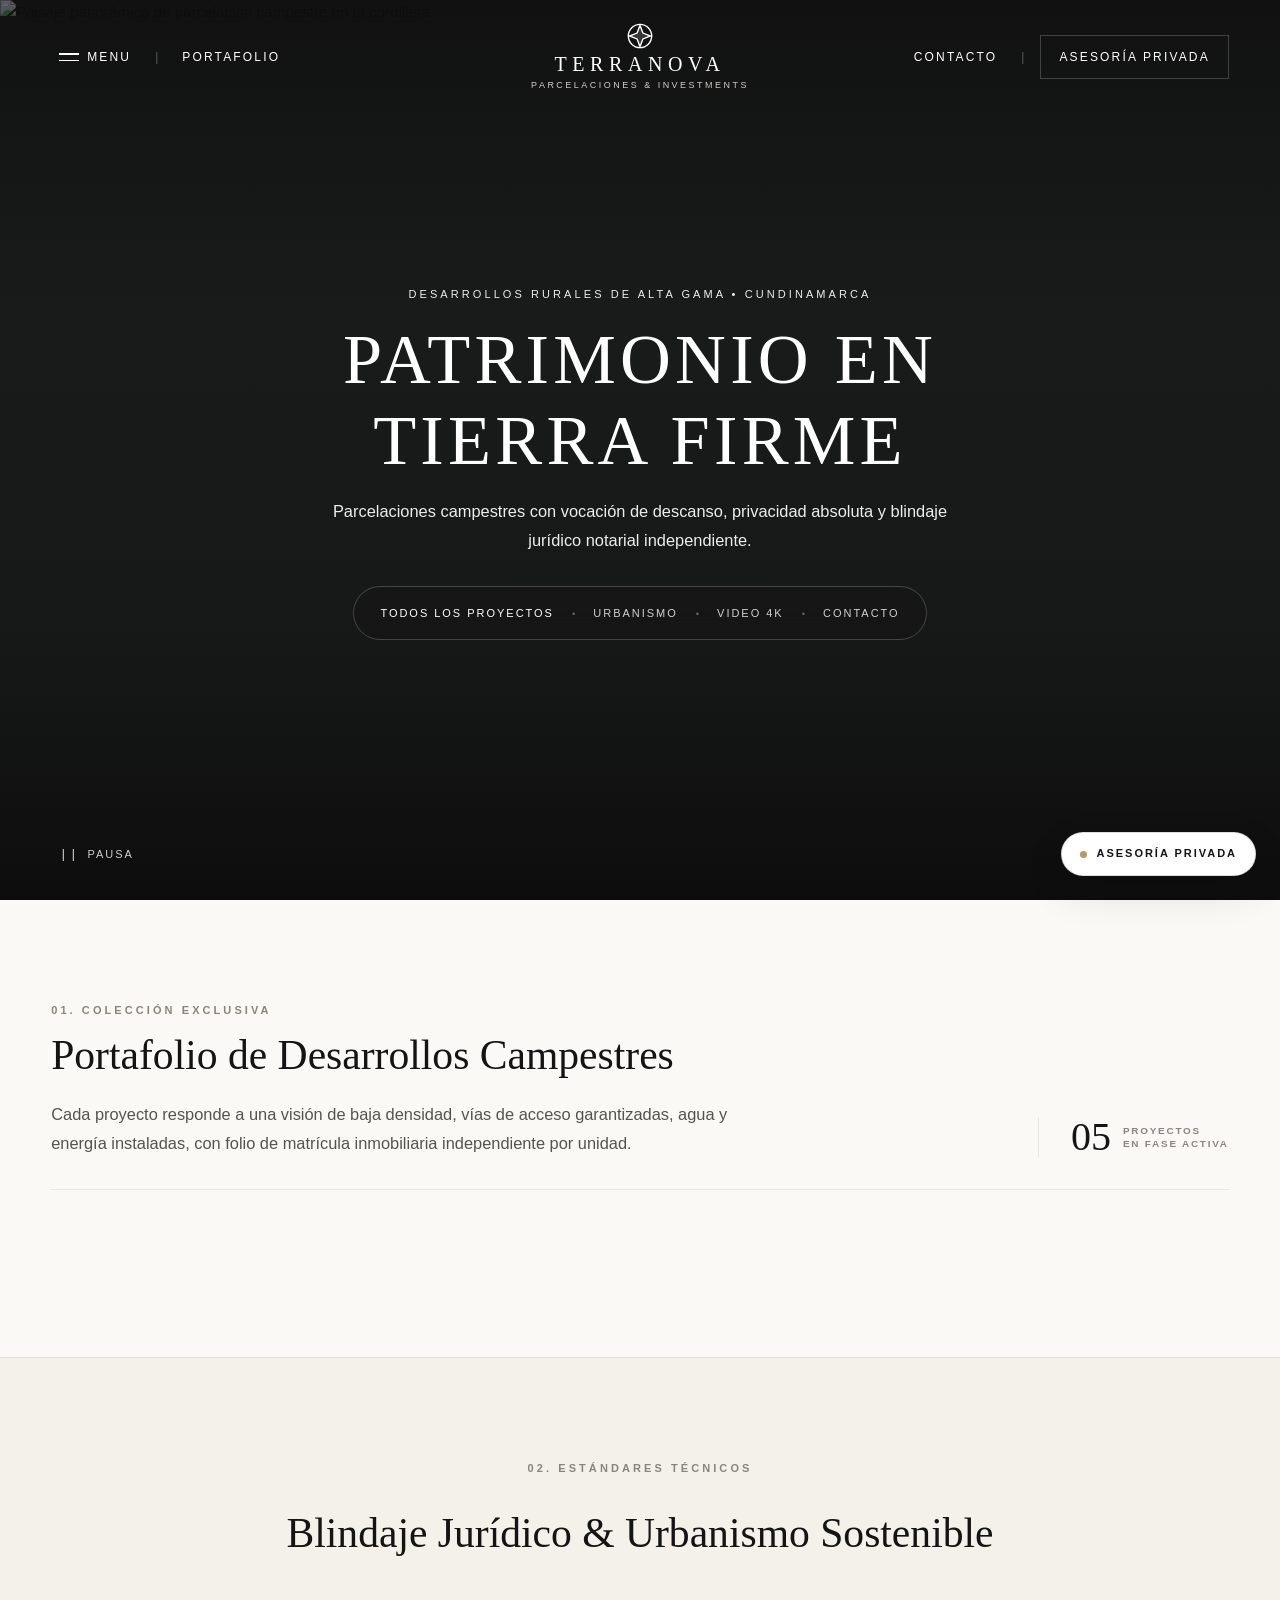
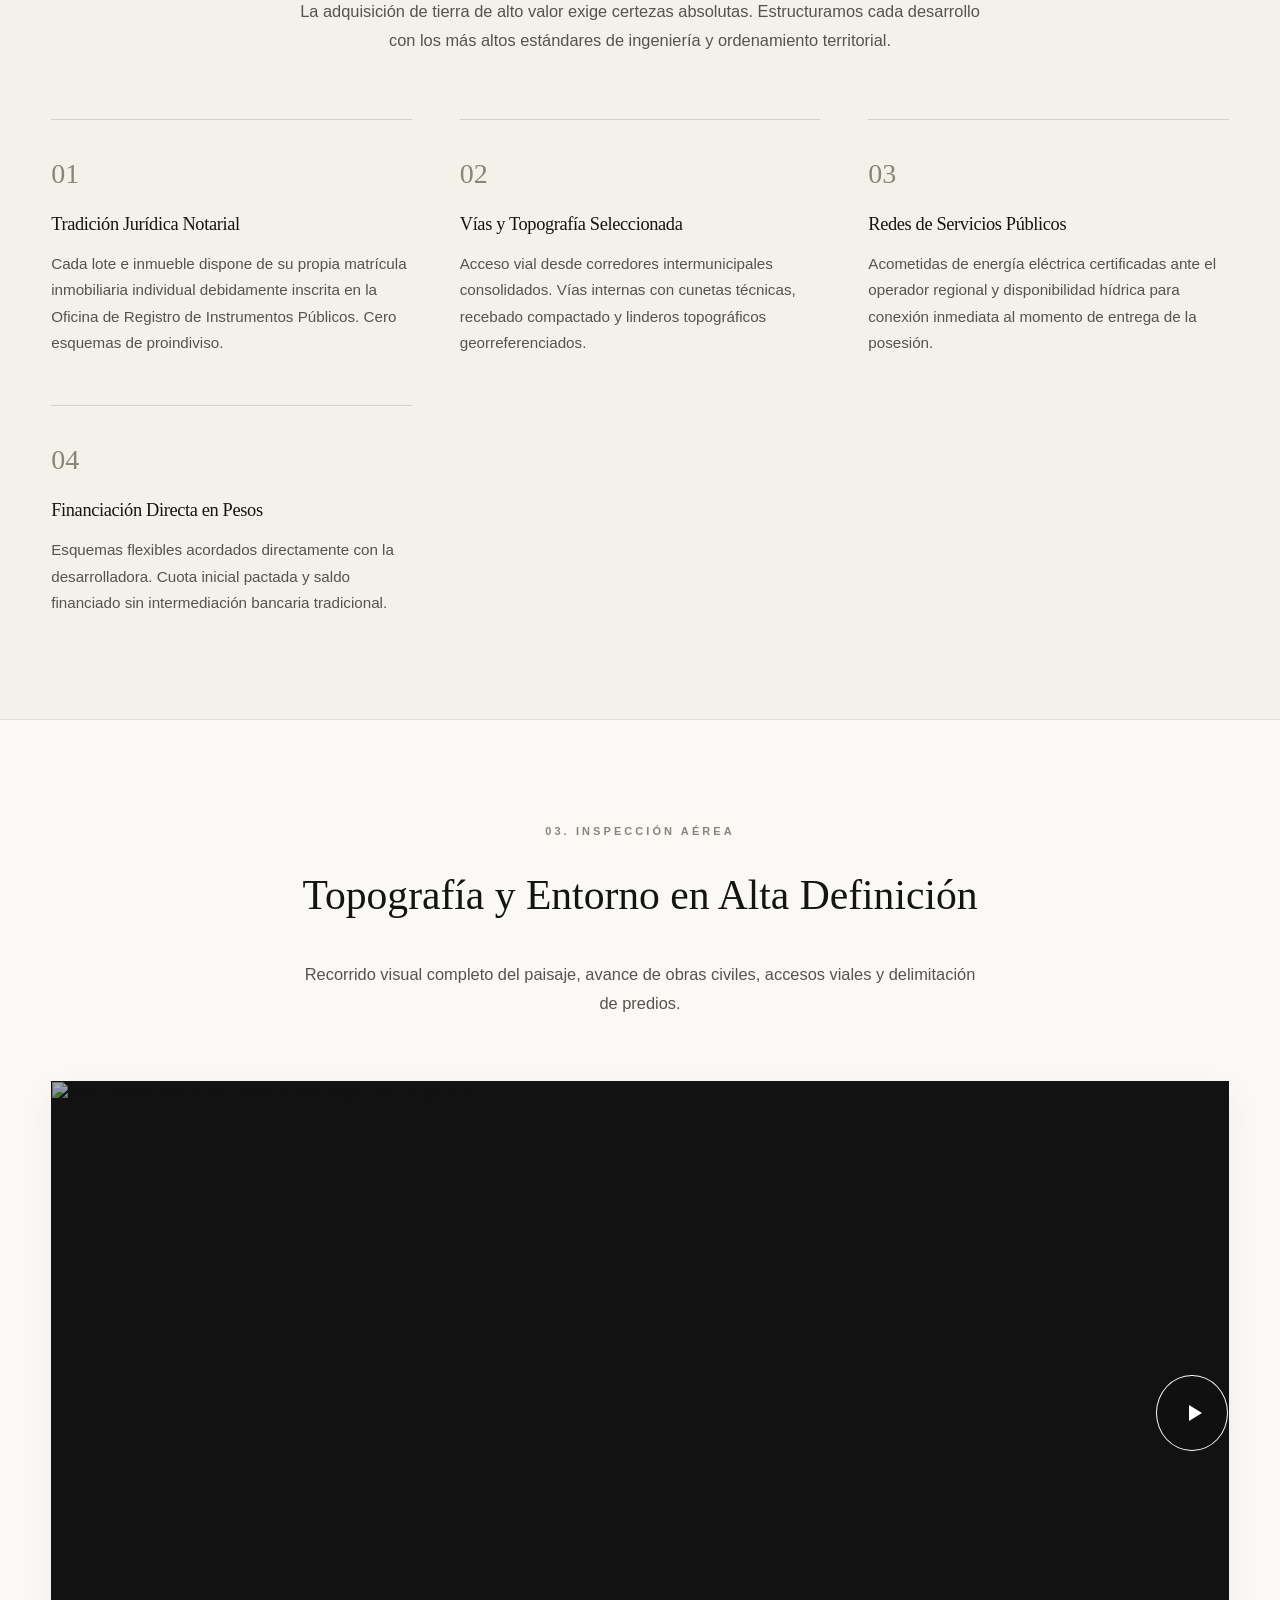
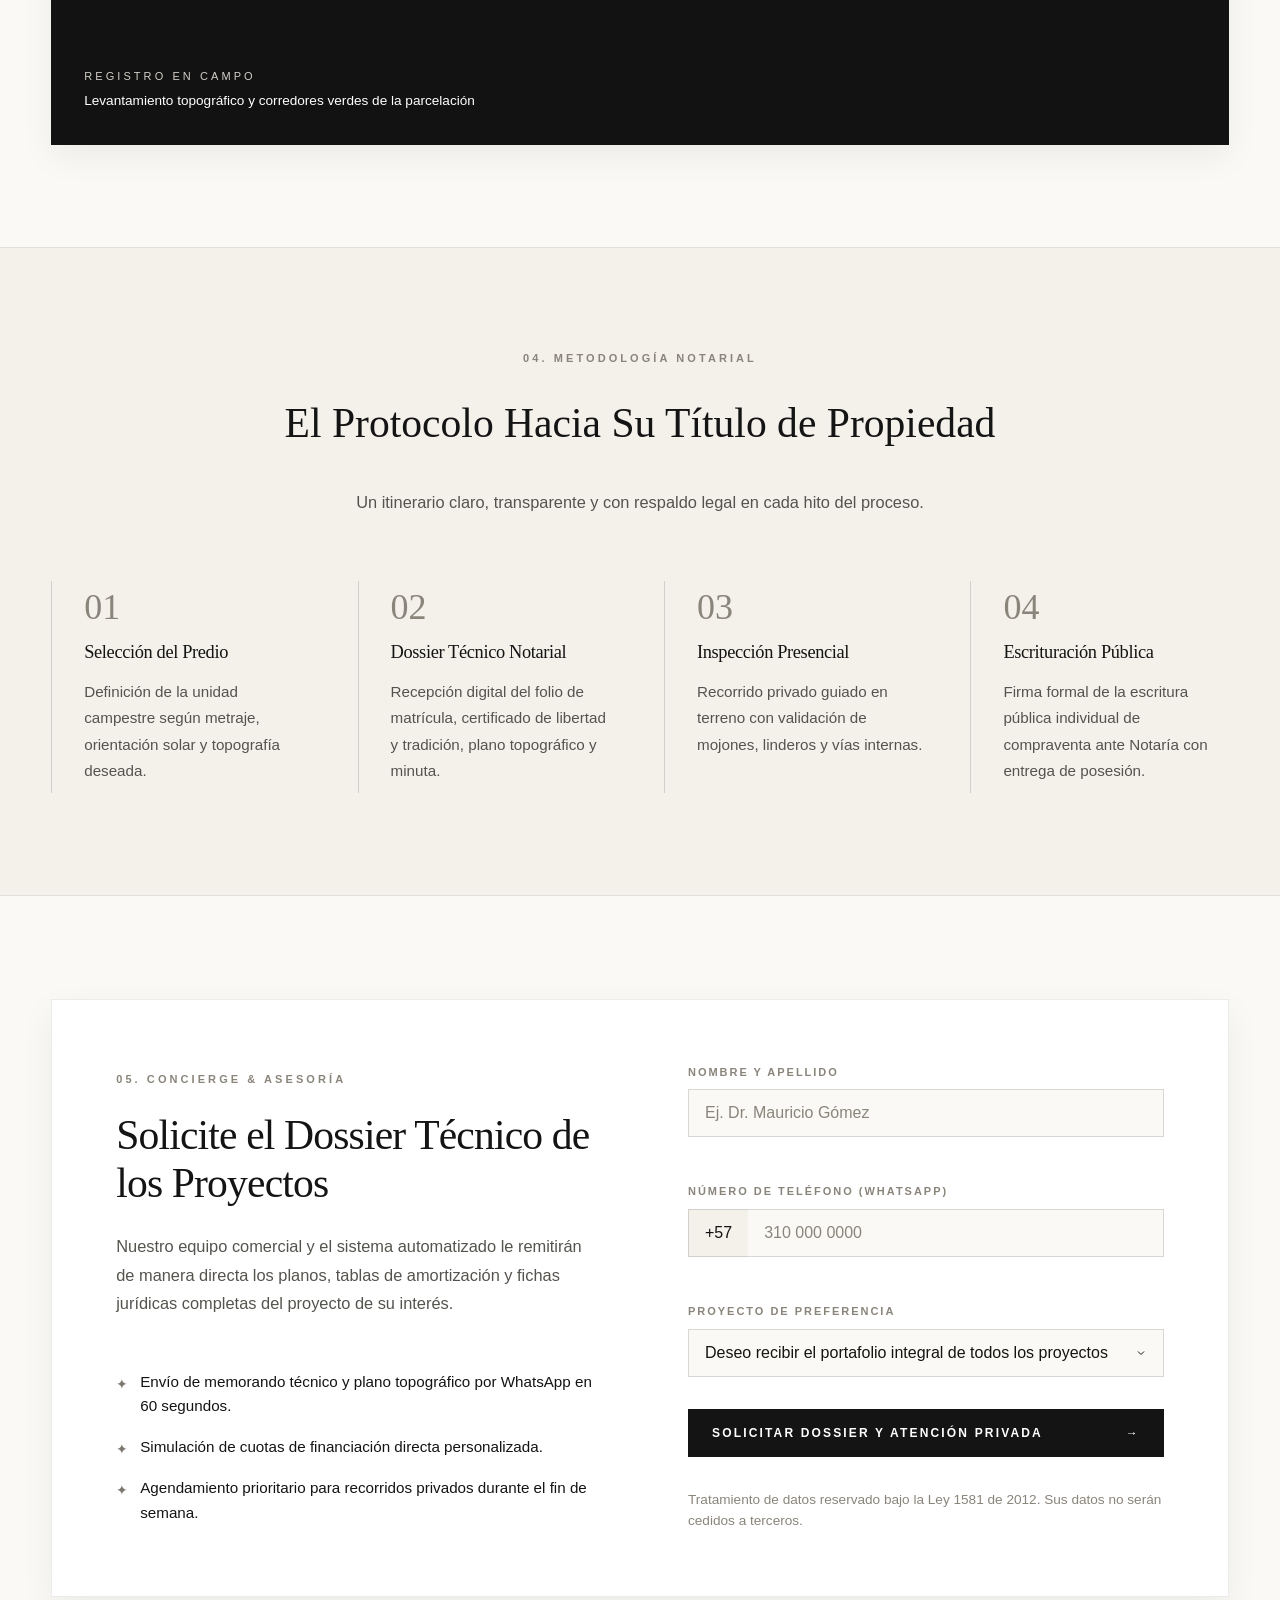
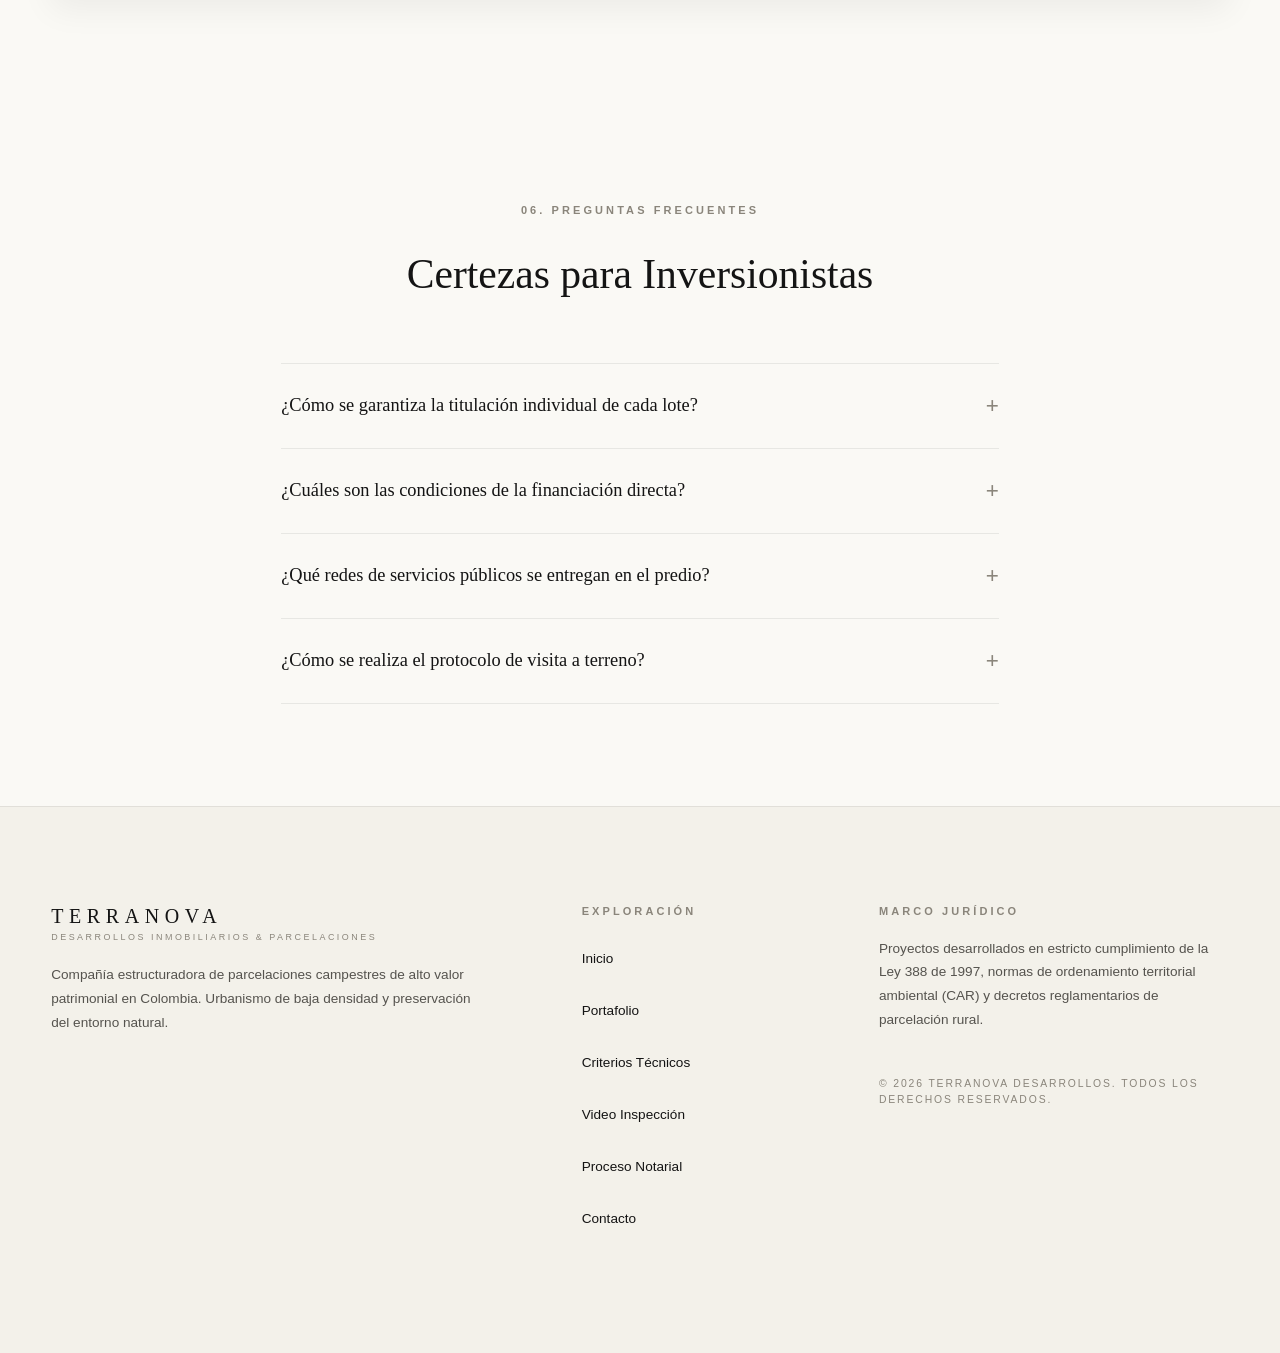
==== commit 5967e38a: "Hito 1: Reescritura Quiet Luxury de index.html, variables.css y layout.css" ====
--- a/index.html
+++ b/index.html
@@ -3,443 +3,516 @@
 <head>
   <meta charset="UTF-8">
   <meta name="viewport" content="width=device-width, initial-scale=1.0, viewport-fit=cover">
-  <meta name="description" id="metaDescription" content="Venta de lotes, casas y apartamentos campestres con escrituras al día, servicios públicos y financiación directa. Fichas técnicas instantáneas 24/7 vía WhatsApp.">
+  <meta name="description" content="Terranova Desarrollos. Portafolio privado de parcelaciones campestres y fincas de recreo en Cundinamarca. Urbanismo de baja densidad y tradición notarial garantizada.">
   <meta name="format-detection" content="telephone=no">
-  <meta name="theme-color" content="#0f172a">
+  <meta name="theme-color" content="#0d1117">
   <meta name="apple-mobile-web-app-capable" content="yes">
   <meta name="apple-mobile-web-app-status-bar-style" content="black-translucent">
-  <title id="pageTitle">Lotes & Casas Campestres | Inversión Inmobiliaria Segura</title>
+  <title>TERRANOVA | Parcelaciones Campestres & Private Estates</title>
   
+  <!-- Hojas de Estilo Desacopladas (Límite < 1.000 líneas cada una) -->
   <link rel="stylesheet" href="css/variables.css">
   <link rel="stylesheet" href="css/base.css">
   <link rel="stylesheet" href="css/layout.css">
   <link rel="stylesheet" href="css/components.css">
   <link rel="stylesheet" href="css/mobile.css">
 </head>
-<body>
-
-  <!-- 1. Barra Superior Legal -->
-  <aside class="top-announcement" data-section="announcement" aria-label="Garantía legal">
-    <div class="container top-announcement-inner">
-      <div class="announcement-left">
-        <span class="badge-legal">🔒 100% Legal</span>
-        <p class="announcement-text" data-bind="legalAnnouncement">Escrituras públicas individuales en notaría, licencias al día y servicios públicos.</p>
-      </div>
-      <div class="announcement-right">
-        <div class="announcement-socials" id="headerSocials">
-          <a href="#" class="social-icon-link" id="linkSocialFbTop" target="_blank" rel="noopener noreferrer" aria-label="Facebook">📘</a>
-          <a href="#" class="social-icon-link" id="linkSocialIgTop" target="_blank" rel="noopener noreferrer" aria-label="Instagram">📸</a>
-          <a href="#" class="social-icon-link" id="linkSocialTtTop" target="_blank" rel="noopener noreferrer" aria-label="TikTok">🎵</a>
-        </div>
-        <a href="#contacto" class="link-quick-contact">Atención 24/7 vía WhatsApp</a>
-      </div>
+<body class="luxury-body">
+
+  <!-- ========================================================================
+       1. CABECERA FLOTANTE TRANSPARENTE (Estándar Discovery Land Co)
+       Flota a sangre 100% transparente sobre el Hero.
+       ======================================================================== -->
+  <header class="site-header-luxury" id="siteHeader" data-section="header">
+    <div class="header-shell">
+      
+      <!-- Bloque Izquierdo: Menú Técnico + Enlace Directo -->
+      <div class="header-block-left">
+        <button type="button" class="btn-menu-trigger" id="menuToggleBtn" aria-expanded="false" aria-controls="luxuryDrawer" aria-label="Abrir menú de navegación">
+          <span class="menu-icon-bars" aria-hidden="true">
+            <span class="bar-line"></span>
+            <span class="bar-line"></span>
+          </span>
+          <span class="menu-text-label">MENU</span>
+        </button>
+        <span class="header-divider-pipe" aria-hidden="true">|</span>
+        <a href="#portafolio" class="header-nav-anchor">PORTAFOLIO</a>
+      </div>
+
+      <!-- Bloque Central: Emblema Blindado (28px) y Logotipo Tipográfico -->
+      <div class="header-block-center">
+        <a href="#inicio" class="brand-monogram-link" aria-label="Terranova - Inicio">
+          <svg class="brand-compass-svg" width="28" height="28" viewBox="0 0 24 24" fill="none" stroke="currentColor" stroke-width="1.2" aria-hidden="true">
+            <circle cx="12" cy="12" r="10"/>
+            <polygon points="12,3 14.5,9.5 21,12 14.5,14.5 12,21 9.5,14.5 3,12 9.5,9.5 12,3" fill="currentColor" fill-opacity="0.15"/>
+          </svg>
+          <span class="brand-title-serif">TERRANOVA</span>
+          <span class="brand-subtitle-tech">PARCELACIONES & INVESTMENTS</span>
+        </a>
+      </div>
+
+      <!-- Bloque Derecho: Contacto Privado Monocromático -->
+      <div class="header-block-right">
+        <a href="#contacto" class="header-nav-anchor">CONTACTO</a>
+        <span class="header-divider-pipe" aria-hidden="true">|</span>
+        <a href="#contacto" class="btn-concierge-ghost">ASESORÍA PRIVADA</a>
+      </div>
+
     </div>
-  </aside>
-
-  <!-- 2. Encabezado y Navegación -->
-  <header class="site-header" id="header" data-section="header">
-    <div class="container header-inner">
-      <a href="#inicio" class="brand-identity" aria-label="Ir al inicio">
-        <span class="brand-logo-slot" data-bind="brandLogo">
-          <span class="brand-symbol" aria-hidden="true">🏡</span>
-        </span>
-        <div class="brand-info">
-          <span class="brand-title" data-bind="brandName">Terranova Inmobiliaria</span>
-          <span class="brand-subtitle" data-bind="brandSubtitle">Lotes & Parcelaciones Campestres</span>
-        </div>
-      </a>
-
-      <nav class="desktop-nav" aria-label="Menú principal de escritorio">
-        <ul class="nav-links-list">
-          <li><a href="#proyectos" class="nav-link">Proyectos</a></li>
-          <li><a href="#beneficios" class="nav-link">Beneficios</a></li>
-          <li><a href="#video-recorrido" class="nav-link">Video</a></li>
-          <li><a href="#proceso" class="nav-link">¿Cómo Comprar?</a></li>
-          <li><a href="#faq" class="nav-link">Preguntas</a></li>
-          <li><a href="#contacto" class="nav-link">Contacto</a></li>
-        </ul>
-      </nav>
-
-      <div class="header-action-group">
-        <a href="#contacto" class="btn btn-header-cta">
-          <span>Agendar Visita</span>
-          <span aria-hidden="true">→</span>
-        </a>
-
-        <button type="button" class="mobile-menu-btn" id="mobileMenuToggle" aria-label="Abrir menú" aria-expanded="false" aria-controls="mobileDrawer">
-          <span class="hamburger-bar" aria-hidden="true"></span>
-          <span class="hamburger-bar" aria-hidden="true"></span>
-          <span class="hamburger-bar" aria-hidden="true"></span>
-        </button>
-      </div>
-    </div>
-
-    <div class="mobile-drawer" id="mobileDrawer" aria-hidden="true">
-      <nav class="mobile-nav" aria-label="Menú de navegación móvil">
-        <ul class="mobile-nav-list">
-          <li><a href="#proyectos" class="mobile-nav-link">🏘️ Proyectos Disponibles</a></li>
-          <li><a href="#beneficios" class="mobile-nav-link">⭐ Beneficios & Legalidad</a></li>
-          <li><a href="#video-recorrido" class="mobile-nav-link">🎬 Video del Terreno</a></li>
-          <li><a href="#proceso" class="mobile-nav-link">📋 Proceso de Compra</a></li>
-          <li><a href="#faq" class="mobile-nav-link">❓ Preguntas Frecuentes</a></li>
-          <li><a href="#contacto" class="mobile-nav-link">📞 Contacto & Visitas</a></li>
-        </ul>
-        <div class="mobile-drawer-cta">
-          <a href="#contacto" class="btn btn-primary btn-block">Agendar Visita Guiada</a>
-        </div>
-      </nav>
+
+    <!-- Menú Desplegable Minimalista / Drawer -->
+    <div class="luxury-drawer-overlay" id="luxuryDrawer" aria-hidden="true">
+      <div class="drawer-inner-content">
+        <div class="drawer-header-bar">
+          <span class="drawer-tag">ÍNDICE GENERAL</span>
+          <button type="button" class="btn-drawer-close" id="drawerCloseBtn" aria-label="Cerrar menú">✕</button>
+        </div>
+        <nav class="drawer-nav-list" aria-label="Navegación principal">
+          <a href="#inicio" class="drawer-link"><span class="drawer-num">01.</span> INICIO</a>
+          <a href="#portafolio" class="drawer-link"><span class="drawer-num">02.</span> PORTAFOLIO DE PROYECTOS</a>
+          <a href="#criterios" class="drawer-link"><span class="drawer-num">03.</span> CRITERIOS & URBANISMO</a>
+          <a href="#recorrido-aereo" class="drawer-link"><span class="drawer-num">04.</span> INSPECCIÓN CINEMATOGRÁFICA</a>
+          <a href="#adquisicion" class="drawer-link"><span class="drawer-num">05.</span> METODOLOGÍA NOTARIAL</a>
+          <a href="#contacto" class="drawer-link"><span class="drawer-num">06.</span> CONCIERGE & CITAS</a>
+        </nav>
+        <div class="drawer-footer-meta">
+          <p>Terranova Desarrollos Inmobiliarios • Cundinamarca, Colombia</p>
+        </div>
+      </div>
     </div>
   </header>
 
   <main id="mainContent">
-    <!-- 3. Hero -->
-    <section class="hero-section" id="inicio" data-section="hero">
-      <div class="container hero-grid">
-        <div class="hero-content">
-          <div class="hero-tag">
-            <span class="pulse-dot" aria-hidden="true"></span>
-            <span data-bind="heroTag">Preventa Exclusiva • Alta Valorización</span>
-          </div>
-          <h1 class="hero-headline" data-bind="heroHeadline">
-            Invierte en Tierra Segura: <span class="highlight-text">Lotes Campestres</span> Listos para Escriturar
+
+    <!-- ========================================================================
+         2. HERO CINEMATOGRÁFICO A PANTALLA COMPLETA (100vh)
+         ======================================================================== -->
+    <section class="hero-cinematic-100vh" id="inicio" data-section="hero">
+      
+      <!-- Fondo Audiovisual Dinámico con Viñeta Suave -->
+      <div class="hero-backdrop-container">
+        <div class="hero-media-wrapper">
+          <img src="https://images.unsplash.com/photo-1500382017468-9049fed747ef?auto=format&fit=crop&w=1920&q=80" 
+               alt="Paisaje panorámico de parcelación campestre en la cordillera" 
+               class="hero-media-cover" 
+               id="heroMediaElement">
+        </div>
+        <div class="hero-vignette-overlay" aria-hidden="true"></div>
+      </div>
+
+      <!-- Contenido Tipográfico "Quiet Luxury" -->
+      <div class="hero-forefront-content">
+        <div class="hero-editorial-group">
+          <span class="hero-kicker-label">DESARROLLOS RURALES DE ALTA GAMA • CUNDINAMARCA</span>
+          <h1 class="hero-serif-title">
+            PATRIMONIO EN TIERRA FIRME
           </h1>
-          <p class="hero-description" data-bind="heroDescription">
-            Parcelas y proyectos residenciales con vías pavimentadas, acometidas de agua, luz y financiación directa sin intermediarios bancarios.
+          <p class="hero-tagline-text">
+            Parcelaciones campestres con vocación de descanso, privacidad absoluta y blindaje jurídico notarial independiente.
           </p>
-
-          <div class="hero-badges-row">
-            <div class="hero-badge-item">
-              <span class="badge-icon" aria-hidden="true">📜</span>
-              <div class="badge-item-text">
-                <strong>Escritura Individual</strong>
-                <span>Folio de matrícula independiente</span>
-              </div>
-            </div>
-            <div class="hero-badge-item">
-              <span class="badge-icon" aria-hidden="true">💧</span>
-              <div class="badge-item-text">
-                <strong>Servicios Listos</strong>
-                <span>Agua y energía al lindero</span>
-              </div>
-            </div>
-          </div>
-
-          <div class="hero-cta-group">
-            <a href="#proyectos" class="btn btn-primary btn-lg">Explorar Proyectos</a>
-            <a href="#contacto" class="btn btn-outline btn-lg">Fichas por WhatsApp</a>
-          </div>
-        </div>
-
-        <div class="quick-inquiry-card">
-          <div class="inquiry-header">
-            <span class="inquiry-status-chip">⚡ Respuesta Inmediata</span>
-            <h3>Consulta Precios y Disponibilidad</h3>
-            <p>Recibe fotos de alta resolución, planos topográficos y listas de precios al instante.</p>
-          </div>
+        </div>
+
+        <!-- Barra Píldora Flotante (Selector de Exploración Sutil) -->
+        <div class="hero-pill-bar">
+          <a href="#portafolio" class="pill-action-item is-active">TODOS LOS PROYECTOS</a>
+          <span class="pill-dot-sep">•</span>
+          <a href="#criterios" class="pill-action-item">URBANISMO</a>
+          <span class="pill-dot-sep">•</span>
+          <a href="#recorrido-aereo" class="pill-action-item">VIDEO 4K</a>
+          <span class="pill-dot-sep">•</span>
+          <a href="#contacto" class="pill-action-item">CONTACTO</a>
+        </div>
+      </div>
+
+      <!-- Controles Inferiores Sutiles del Hero -->
+      <div class="hero-dock-bar">
+        <div class="dock-left-controls">
+          <button type="button" class="btn-hero-sound" id="btnMediaToggle" aria-label="Control de reproducción audiovisual">
+            <span class="sound-icon-symbol">||</span>
+            <span class="sound-label-text">PAUSA</span>
+          </button>
+        </div>
+        <div class="dock-right-scroll">
+          <a href="#portafolio" class="hero-scroll-indicator" aria-label="Desplazarse al portafolio">
+            <span class="scroll-wordmark">DESCUBRIR</span>
+            <span class="scroll-arrow-down" aria-hidden="true">↓</span>
+          </a>
+        </div>
+      </div>
+
+    </section>
+
+    <!-- ========================================================================
+         3. MODELO REAL: 5 PROYECTOS MACRO Y SUS UNIDADES
+         ======================================================================== -->
+    <section class="master-portfolio-section" id="portafolio" data-section="projects">
+      <div class="luxury-container">
+        
+        <header class="section-editorial-header">
+          <div class="header-titles-stack">
+            <span class="section-numeric-tag">01. COLECCIÓN EXCLUSIVA</span>
+            <h2 class="section-serif-headline">Portafolio de Desarrollos Campestres</h2>
+            <p class="section-lead-paragraph">
+              Cada proyecto responde a una visión de baja densidad, vías de acceso garantizadas, agua y energía instaladas, con folio de matrícula inmobiliaria independiente por unidad.
+            </p>
+          </div>
+          <div class="header-summary-badge">
+            <span class="badge-number">05</span>
+            <span class="badge-text">PROYECTOS<br>EN FASE ACTIVA</span>
+          </div>
+        </header>
+
+        <!-- Cuadrícula Dinámica de los 5 Proyectos -->
+        <div class="projects-editorial-grid" id="projectsContainer">
+          <noscript>
+            <p class="noscript-alert">Se requiere activar JavaScript para visualizar el catálogo interactivo de unidades disponibles.</p>
+          </noscript>
+        </div>
+
+      </div>
+    </section>
+
+    <!-- ========================================================================
+         4. ESTÁNDAR DE URBANISMO & BLINDAJE JURÍDICO (02. CRITERIOS)
+         ======================================================================== -->
+    <section class="urbanism-criteria-section" id="criterios" data-section="benefits">
+      <div class="luxury-container">
+        
+        <header class="section-editorial-header text-center-block">
+          <span class="section-numeric-tag">02. ESTÁNDARES TÉCNICOS</span>
+          <h2 class="section-serif-headline">Blindaje Jurídico & Urbanismo Sostenible</h2>
+          <p class="section-lead-paragraph">
+            La adquisición de tierra de alto valor exige certezas absolutas. Estructuramos cada desarrollo con los más altos estándares de ingeniería y ordenamiento territorial.
+          </p>
+        </header>
+
+        <div class="criteria-cards-grid">
           
-          <form class="lead-capture-form" id="heroLeadForm" action="javascript:void(0);" novalidate>
-            <input type="hidden" name="proyecto" value="General">
-            <input type="hidden" name="origen" value="hero_rapido">
-
-            <div class="form-field">
-              <label for="heroName">Nombre Completo:</label>
-              <input type="text" id="heroName" name="nombre" class="input-text" placeholder="Ej: Fernando Restrepo" autocomplete="name" minlength="3" maxlength="60" required>
-              <span class="field-error-text" id="heroNameError" aria-live="polite"></span>
-            </div>
-
-            <div class="form-field">
-              <label for="heroPhone">WhatsApp (Colombia):</label>
-              <div class="phone-input-group">
-                <span class="flag-prefix">+57</span>
-                <input type="tel" id="heroPhone" name="telefono" class="input-text phone-input" placeholder="312 345 6789" autocomplete="tel" inputmode="numeric" pattern="3[0-9]{9}" maxlength="10" title="Ingresa un celular de 10 dígitos que inicie por 3" required>
-              </div>
-              <span class="field-error-text" id="heroPhoneError" aria-live="polite"></span>
-            </div>
-
-            <button type="submit" class="btn btn-submit-hero">
-              <span>📲 Recibir Ficha Técnica Completa</span>
-            </button>
-            <p class="privacy-note">🔒 Respetamos tu privacidad. Cero spam.</p>
-          </form>
-        </div>
-      </div>
-    </section>
-
-    <!-- 4. Beneficios -->
-    <section class="benefits-section" id="beneficios" data-section="benefits">
-      <div class="container">
-        <div class="section-heading-box text-center">
-          <span class="sub-label">¿Por qué invertir con nosotros?</span>
-          <h2 class="section-title">Seguridad Jurídica y Calidad de Vida</h2>
-          <p class="section-lead">Diseñado para familias que buscan su casa de campo y para inversionistas que buscan alta plusvalía.</p>
-        </div>
-
-        <div class="benefits-grid" id="benefitsContainer">
-          <article class="benefit-card">
-            <div class="benefit-icon" aria-hidden="true">📑</div>
-            <h3>Legalidad y Escritura Inmediata</h3>
-            <p>Desenglobe aprobado y folio de matrícula individual para registro directo en notaría.</p>
+          <article class="criterion-luxury-card">
+            <span class="criterion-counter">01</span>
+            <h3 class="criterion-title">Tradición Jurídica Notarial</h3>
+            <p class="criterion-body">
+              Cada lote e inmueble dispone de su propia matrícula inmobiliaria individual debidamente inscrita en la Oficina de Registro de Instrumentos Públicos. Cero esquemas de proindiviso.
+            </p>
           </article>
 
-          <article class="benefit-card">
-            <div class="benefit-icon" aria-hidden="true">🛣️</div>
-            <h3>Vías de Acceso y Topografía Favorable</h3>
-            <p>Acceso vehicular garantizado desde la vía principal y vías internas recebadas de fácil rodamiento.</p>
+          <article class="criterion-luxury-card">
+            <span class="criterion-counter">02</span>
+            <h3 class="criterion-title">Vías y Topografía Seleccionada</h3>
+            <p class="criterion-body">
+              Acceso vial desde corredores intermunicipales consolidados. Vías internas con cunetas técnicas, recebado compactado y linderos topográficos georreferenciados.
+            </p>
           </article>
 
-          <article class="benefit-card">
-            <div class="benefit-icon" aria-hidden="true">💡</div>
-            <h3>Acometidas de Agua y Luz</h3>
-            <p>Puntos de conexión eléctrica y acueducto entregados a la entrada de cada lote.</p>
+          <article class="criterion-luxury-card">
+            <span class="criterion-counter">03</span>
+            <h3 class="criterion-title">Redes de Servicios Públicos</h3>
+            <p class="criterion-body">
+              Acometidas de energía eléctrica certificadas ante el operador regional y disponibilidad hídrica para conexión inmediata al momento de entrega de la posesión.
+            </p>
           </article>
 
-          <article class="benefit-card">
-            <div class="benefit-icon" aria-hidden="true">📈</div>
-            <h3>Alta Valorización Garantizada</h3>
-            <p>Zonas de alta expansión turística y campestre con plusvalía sostenida año tras año.</p>
+          <article class="criterion-luxury-card">
+            <span class="criterion-counter">04</span>
+            <h3 class="criterion-title">Financiación Directa en Pesos</h3>
+            <p class="criterion-body">
+              Esquemas flexibles acordados directamente con la desarrolladora. Cuota inicial pactada y saldo financiado sin intermediación bancaria tradicional.
+            </p>
           </article>
-        </div>
-      </div>
-    </section>
-
-    <!-- 5. Catálogo de Proyectos (Lotes, Casas, Apartamentos) -->
-    <section class="projects-section" id="proyectos" data-section="projects">
-      <div class="container">
-        <div class="section-heading-box">
-          <div class="heading-split">
-            <div>
-              <span class="sub-label">Catálogo Activo</span>
-              <h2 class="section-title">Proyectos Disponibles</h2>
-              <p class="section-lead">Lotes, casas y apartamentos campestres adaptados a tu presupuesto y estilo de vida.</p>
+
+        </div>
+
+      </div>
+    </section>
+
+    <!-- ========================================================================
+         5. RECORRIDO CINEMATOGRÁFICO EN VIDEO (03. INSPECCIÓN)
+         ======================================================================== -->
+    <section class="cinema-showcase-section" id="recorrido-aereo" data-section="video-showcase">
+      <div class="luxury-container">
+        
+        <header class="section-editorial-header text-center-block">
+          <span class="section-numeric-tag">03. INSPECCIÓN AÉREA</span>
+          <h2 class="section-serif-headline">Topografía y Entorno en Alta Definición</h2>
+          <p class="section-lead-paragraph">
+            Recorrido visual completo del paisaje, avance de obras civiles, accesos viales y delimitación de predios.
+          </p>
+        </header>
+
+        <div class="cinema-screen-chassis">
+          <div class="cinema-wrapper-16-9" id="videoWrapper">
+            <div class="cinema-facade-layer" id="videoFacade">
+              <img src="https://images.unsplash.com/photo-1470071459604-3b5ec3a7fe05?auto=format&fit=crop&w=1600&q=80" 
+                   alt="Vista panorámica de la cordillera para inspección de predios" 
+                   class="cinema-facade-img">
+              <div class="cinema-facade-dimmer"></div>
+              
+              <button type="button" class="btn-play-minimal" id="btnTriggerVideo" aria-label="Iniciar video de recorrido">
+                <svg class="play-triangle-svg" width="28" height="28" viewBox="0 0 24 24" fill="currentColor" aria-hidden="true">
+                  <polygon points="7,4 20,12 7,20"/>
+                </svg>
+              </button>
+
+              <div class="cinema-caption-meta">
+                <span class="caption-tag">REGISTRO EN CAMPO</span>
+                <p class="caption-lead">Levantamiento topográfico y corredores verdes de la parcelación</p>
+              </div>
             </div>
             
-            <div class="projects-filter-bar" id="projectsFilterBar" role="tablist" aria-label="Filtrar proyectos">
-              <button class="filter-chip active" role="tab" aria-selected="true" data-filter="todos">Todos</button>
-              <button class="filter-chip" role="tab" aria-selected="false" data-filter="lote">Lotes</button>
-              <button class="filter-chip" role="tab" aria-selected="false" data-filter="casa">Casas</button>
-              <button class="filter-chip" role="tab" aria-selected="false" data-filter="apartamento">Apartamentos</button>
+            <div class="cinema-embed-target" id="videoEmbedTarget" style="display: none;"></div>
+          </div>
+        </div>
+
+      </div>
+    </section>
+
+    <!-- ========================================================================
+         6. METODOLOGÍA NOTARIAL EN 4 PASOS (04. ADQUISICIÓN)
+         ======================================================================== -->
+    <section class="notarial-process-section" id="adquisicion" data-section="process">
+      <div class="luxury-container">
+        
+        <header class="section-editorial-header text-center-block">
+          <span class="section-numeric-tag">04. METODOLOGÍA NOTARIAL</span>
+          <h2 class="section-serif-headline">El Protocolo Hacia Su Título de Propiedad</h2>
+          <p class="section-lead-paragraph">
+            Un itinerario claro, transparente y con respaldo legal en cada hito del proceso.
+          </p>
+        </header>
+
+        <div class="protocol-steps-grid">
+          
+          <div class="protocol-step-box">
+            <span class="step-large-num">01</span>
+            <h4 class="step-title">Selección del Predio</h4>
+            <p class="step-text">
+              Definición de la unidad campestre según metraje, orientación solar y topografía deseada.
+            </p>
+          </div>
+
+          <div class="protocol-step-box">
+            <span class="step-large-num">02</span>
+            <h4 class="step-title">Dossier Técnico Notarial</h4>
+            <p class="step-text">
+              Recepción digital del folio de matrícula, certificado de libertad y tradición, plano topográfico y minuta.
+            </p>
+          </div>
+
+          <div class="protocol-step-box">
+            <span class="step-large-num">03</span>
+            <h4 class="step-title">Inspección Presencial</h4>
+            <p class="step-text">
+              Recorrido privado guiado en terreno con validación de mojones, linderos y vías internas.
+            </p>
+          </div>
+
+          <div class="protocol-step-box">
+            <span class="step-large-num">04</span>
+            <h4 class="step-title">Escrituración Pública</h4>
+            <p class="step-text">
+              Firma formal de la escritura pública individual de compraventa ante Notaría con entrega de posesión.
+            </p>
+          </div>
+
+        </div>
+
+      </div>
+    </section>
+
+    <!-- ========================================================================
+         7. ATENCIÓN PRIVADA & DOSSIER (05. CONCIERGE)
+         ======================================================================== -->
+    <section class="concierge-inquiry-section" id="contacto" data-section="capture">
+      <div class="luxury-container">
+        <div class="concierge-double-card">
+          
+          <!-- Columna Izquierda: Información Institucional -->
+          <div class="concierge-info-side">
+            <span class="section-numeric-tag">05. CONCIERGE & ASESORÍA</span>
+            <h2 class="concierge-serif-title">Solicite el Dossier Técnico de los Proyectos</h2>
+            <p class="concierge-intro-text">
+              Nuestro equipo comercial y el sistema automatizado le remitirán de manera directa los planos, tablas de amortización y fichas jurídicas completas del proyecto de su interés.
+            </p>
+            
+            <div class="concierge-perks-list">
+              <div class="perk-row">
+                <span class="perk-bullet">✦</span>
+                <span class="perk-desc">Envío de memorando técnico y plano topográfico por WhatsApp en 60 segundos.</span>
+              </div>
+              <div class="perk-row">
+                <span class="perk-bullet">✦</span>
+                <span class="perk-desc">Simulación de cuotas de financiación directa personalizada.</span>
+              </div>
+              <div class="perk-row">
+                <span class="perk-bullet">✦</span>
+                <span class="perk-desc">Agendamiento prioritario para recorridos privados durante el fin de semana.</span>
+              </div>
             </div>
           </div>
-        </div>
-
-        <div class="projects-cards-grid" id="projectsContainer">
-          <noscript>
-            <p class="no-script-notice">Por favor activa JavaScript en tu navegador para interactuar con el catálogo de proyectos.</p>
-          </noscript>
-        </div>
-      </div>
-    </section>
-
-    <!-- 6. Video Showcase -->
-    <section class="video-section" id="video-recorrido" data-section="video-showcase">
-      <div class="container">
-        <div class="section-heading-box text-center">
-          <span class="sub-label">Recorrido Visual</span>
-          <h2 class="section-title">Conoce Nuestros Proyectos en Video</h2>
-          <p class="section-lead">Mira el estado real de los terrenos, vías de acceso y linderos grabados en campo.</p>
-        </div>
-
-        <div class="video-facade-card">
-          <div class="video-responsive-wrapper" id="videoContainer">
-            <div class="video-placeholder" id="videoPlaceholder">
-              <img src="assets/images/video_thumb.jpg" alt="Portada de video del proyecto campestre" class="video-thumb-img img-auto-fit" loading="lazy" decoding="async">
-              <button type="button" class="btn-play-video" id="btnPlayVideo" aria-label="Reproducir video">
-                <span class="play-icon-triangle" aria-hidden="true">▶</span>
-              </button>
-            </div>
-            <div class="video-embed-slot" id="videoEmbedSlot" style="display: none;"></div>
-          </div>
-          <div class="video-caption-bar">
-            <span class="video-badge-pill">🎥 Grabación en Terreno</span>
-            <span class="video-caption-text" data-bind="videoCaption">Recorrido por la parcelación campestre y vías principales de acceso.</span>
-          </div>
-        </div>
-      </div>
-    </section>
-
-    <!-- 7. Metodología de Compra -->
-    <section class="process-section" id="proceso" data-section="process">
-      <div class="container">
-        <div class="section-heading-box text-center">
-          <span class="sub-label">Paso a Paso</span>
-          <h2 class="section-title">¿Cómo Adquirir Tu Terreno?</h2>
-          <p class="section-lead">Un proceso transparente, guiado y sin letras pequeñas.</p>
-        </div>
-
-        <div class="process-steps-grid">
-          <div class="process-step-item">
-            <span class="step-badge">1</span>
-            <h4>Elige tu Proyecto</h4>
-            <p>Revisa en la web el metraje, ubicación y características de tu preferencia.</p>
-          </div>
-          <div class="process-step-item">
-            <span class="step-badge">2</span>
-            <h4>Ficha por WhatsApp</h4>
-            <p>El bot te envía al instante planos, fotos y alternativas de pago a tu celular.</p>
-          </div>
-          <div class="process-step-item">
-            <span class="step-badge">3</span>
-            <h4>Visita Guiada</h4>
-            <p>Recorremos el terreno contigo para que camines el lote y verifiques sus linderos.</p>
-          </div>
-          <div class="process-step-item">
-            <span class="step-badge">4</span>
-            <h4>Firma y Escritura</h4>
-            <p>Formalización notarial con acompañamiento jurídico y entrega de tu inmueble.</p>
-          </div>
-        </div>
-      </div>
-    </section>
-
-    <!-- 8. Captura Central -->
-    <section class="capture-section" id="contacto" data-section="capture">
-      <div class="container">
-        <div class="capture-wrapper">
-          <div class="capture-text-column">
-            <span class="sub-label text-light">Asesoría Inmediata</span>
-            <h2 class="capture-headline">¿Deseas Conocer los Precios de Preventa?</h2>
-            <p class="capture-copy">
-              Déjanos tus datos para recibir en WhatsApp la carpeta digital completa: planos, coordenadas satelitales y tablas de financiación directa.
-            </p>
-            <ul class="capture-perks-list">
-              <li><span class="check-bullet" aria-hidden="true">✓</span> Respuesta automática en menos de 60 segundos vía WhatsApp.</li>
-              <li><span class="check-bullet" aria-hidden="true">✓</span> Asesoría personalizada en planes de pago directo.</li>
-              <li><span class="check-bullet" aria-hidden="true">✓</span> Agenda abierta para visitas guiadas de lunes a domingo.</li>
-            </ul>
-          </div>
-
-          <div class="capture-form-column">
-            <div class="form-container-card">
-              <form id="mainLeadForm" class="conversion-form" action="javascript:void(0);" novalidate>
-                <input type="hidden" name="origen" value="formulario_principal">
-
-                <div class="form-group">
-                  <label for="mainName" class="form-label">Nombre y Apellido:</label>
-                  <input type="text" id="mainName" name="nombre" class="form-input" placeholder="Ingresa tu nombre completo" autocomplete="name" minlength="3" maxlength="60" required>
-                  <span class="field-error-text" id="mainNameError" aria-live="polite"></span>
+
+          <!-- Columna Derecha: Formulario Limpio de Captura -->
+          <div class="concierge-form-side">
+            <form id="mainLeadForm" class="inquiry-clean-form" action="javascript:void(0);" novalidate>
+              <input type="hidden" name="origen" value="vitrina_luxury_2026">
+
+              <div class="input-field-group">
+                <label for="leadName" class="field-label-tech">NOMBRE Y APELLIDO</label>
+                <input type="text" id="leadName" name="nombre" class="field-input-tech" placeholder="Ej. Dr. Mauricio Gómez" autocomplete="name" required minlength="3">
+                <span class="field-feedback-note" id="leadNameError"></span>
+              </div>
+
+              <div class="input-field-group">
+                <label for="leadPhone" class="field-label-tech">NÚMERO DE TELÉFONO (WHATSAPP)</label>
+                <div class="prefix-phone-holder">
+                  <span class="country-prefix-tag">+57</span>
+                  <input type="tel" id="leadPhone" name="telefono" class="field-input-tech phone-entry" placeholder="310 000 0000" autocomplete="tel" inputmode="numeric" pattern="3[0-9]{9}" maxlength="10" required>
                 </div>
-
-                <div class="form-group">
-                  <label for="mainPhone" class="form-label">Número de WhatsApp:</label>
-                  <div class="phone-input-combo">
-                    <span class="country-prefix">+57</span>
-                    <input type="tel" id="mainPhone" name="telefono" class="form-input phone-field" placeholder="310 123 4567" autocomplete="tel" inputmode="numeric" pattern="3[0-9]{9}" maxlength="10" title="Ingresa un celular de 10 dígitos que inicie por 3" required>
-                  </div>
-                  <span class="field-error-text" id="mainPhoneError" aria-live="polite"></span>
-                </div>
-
-                <div class="form-group">
-                  <label for="mainProject" class="form-label">Proyecto de Tu Interés:</label>
-                  <select id="mainProject" name="proyecto" class="form-select">
-                    <option value="General">Quiero información general de todos los proyectos</option>
+                <span class="field-feedback-note" id="leadPhoneError"></span>
+              </div>
+
+              <div class="input-field-group">
+                <label for="leadProject" class="field-label-tech">PROYECTO DE PREFERENCIA</label>
+                <div class="select-clean-wrap">
+                  <select id="leadProject" name="proyecto" class="field-select-tech">
+                    <option value="General">Deseo recibir el portafolio integral de todos los proyectos</option>
+                    <option value="Reserva del Bosque">Reserva del Bosque (Condominio Campestre)</option>
+                    <option value="Altos del Valle">Altos del Valle (Parcelación Campestre)</option>
+                    <option value="Hacienda Las Palmas">Hacienda Las Palmas (Lotes Planos)</option>
+                    <option value="Villas del Country">Villas del Country (Casas Campestres)</option>
+                    <option value="Torre Andina">Torre Andina (Apartamentos de Montaña)</option>
                   </select>
                 </div>
-
-                <button type="submit" id="mainSubmitButton" class="btn btn-submit-full">
-                  <span>📲 Enviar y Recibir Información Inmediata</span>
-                </button>
-                <p class="form-footnote">🛡️ Respetamos tu privacidad. Tus datos están protegidos y no enviamos spam.</p>
-              </form>
-            </div>
-          </div>
-        </div>
-      </div>
-    </section>
-
-    <!-- 9. Preguntas Frecuentes -->
-    <section class="faq-section" id="faq" data-section="faq">
-      <div class="container max-w-reading">
-        <div class="section-heading-box text-center">
-          <span class="sub-label">Dudas Comunes</span>
-          <h2 class="section-title">Preguntas Frecuentes de Inversionistas</h2>
-        </div>
-
-        <div class="accordion-list" id="faqAccordionContainer">
-          <details class="faq-accordion-item">
-            <summary class="faq-question">
-              <span>¿Los lotes cuentan con escritura pública individual?</span>
-              <span class="faq-toggle-icon" aria-hidden="true">+</span>
+              </div>
+
+              <button type="submit" id="mainSubmitButton" class="btn-submit-luxury">
+                <span class="btn-text">SOLICITAR DOSSIER Y ATENCIÓN PRIVADA</span>
+                <span class="btn-arrow" aria-hidden="true">→</span>
+              </button>
+
+              <p class="form-disclaimer-text">
+                Tratamiento de datos reservado bajo la Ley 1581 de 2012. Sus datos no serán cedidos a terceros.
+              </p>
+            </form>
+          </div>
+
+        </div>
+      </div>
+    </section>
+
+    <!-- ========================================================================
+         8. PREGUNTAS FRECUENTES (06. RESOLUCIÓN DE DUDAS)
+         ======================================================================== -->
+    <section class="faq-luxury-section" id="faq" data-section="faq">
+      <div class="luxury-container reading-width">
+        
+        <header class="section-editorial-header text-center-block">
+          <span class="section-numeric-tag">06. PREGUNTAS FRECUENTES</span>
+          <h2 class="section-serif-headline">Certezas para Inversionistas</h2>
+        </header>
+
+        <div class="faq-accordion-chassis">
+          
+          <details class="faq-quiet-item">
+            <summary class="faq-quiet-header">
+              <span class="faq-question-label">¿Cómo se garantiza la titulación individual de cada lote?</span>
+              <span class="faq-toggle-cross" aria-hidden="true">+</span>
             </summary>
-            <div class="faq-answer">
-              <p>Sí, absolutamente todos nuestros proyectos cuentan con desenglobe aprobado y folio de matrícula inmobiliaria individual para escrituración directa por notaría.</p>
+            <div class="faq-quiet-body">
+              <p>Cada desarrollo cuenta con licencia de parcelación aprobada por la autoridad de planeación municipal. Al momento de la negociación se suministra el folio de matrícula inmobiliaria individual e independiente debidamente asignado por la Oficina de Registro de Instrumentos Públicos, garantizando la titularidad del 100% del dominio.</p>
             </div>
           </details>
 
-          <details class="faq-accordion-item">
-            <summary class="faq-question">
-              <span>¿Qué facilidades de pago o financiación ofrecen?</span>
-              <span class="faq-toggle-icon" aria-hidden="true">+</span>
+          <details class="faq-quiet-item">
+            <summary class="faq-quiet-header">
+              <span class="faq-question-label">¿Cuáles son las condiciones de la financiación directa?</span>
+              <span class="faq-toggle-cross" aria-hidden="true">+</span>
             </summary>
-            <div class="faq-answer">
-              <p>Ofrecemos financiación directa con la constructora: separas con un porcentaje inicial y el saldo restante se distribuye en cuotas mensuales sin intereses bancarios.</p>
+            <div class="faq-quiet-body">
+              <p>El plan de financiación se pacta directamente con la empresa constructora sin estudio crediticio bancario. Se acuerda una cuota inicial y el saldo restante se distribuye en cuotas mensuales fijas en pesos durante el periodo de entrega convenido.</p>
             </div>
           </details>
 
-          <details class="faq-accordion-item">
-            <summary class="faq-question">¿Puedo agendar una visita un sábado o domingo?</summary>
-            <div class="faq-answer">
-              <p>Sí, atendemos visitas guiadas de lunes a domingo. Tras dejar tus datos, coordinaremos la fecha y hora que mejor se ajuste a tu itinerario.</p>
+          <details class="faq-quiet-item">
+            <summary class="faq-quiet-header">
+              <span class="faq-question-label">¿Qué redes de servicios públicos se entregan en el predio?</span>
+              <span class="faq-toggle-cross" aria-hidden="true">+</span>
+            </summary>
+            <div class="faq-quiet-body">
+              <p>Los proyectos cuentan con redes eléctricas normalizadas y puntos de conexión hídrica en el lindero frontal de cada predio, además de vías de acceso estabilizadas y portería de control de acceso.</p>
             </div>
           </details>
 
-          <details class="faq-accordion-item">
-            <summary class="faq-question">
-              <span>¿Cómo se entregan los servicios públicos?</span>
-              <span class="faq-toggle-icon" aria-hidden="true">+</span>
+          <details class="faq-quiet-item">
+            <summary class="faq-quiet-header">
+              <span class="faq-question-label">¿Cómo se realiza el protocolo de visita a terreno?</span>
+              <span class="faq-toggle-cross" aria-hidden="true">+</span>
             </summary>
-            <div class="faq-answer">
-              <p>Cada lote se entrega con punto de conexión de energía eléctrica y acometida de acueducto veredal o potable lista al lindero de la parcela.</p>
+            <div class="faq-quiet-body">
+              <p>Las visitas se programan de manera personalizada de martes a domingo. Tras enviar el formulario o escribir a la línea oficial, un asesor de proyectos coordinará el punto de encuentro y le guiará en el recorrido técnico del terreno.</p>
             </div>
           </details>
-        </div>
-      </div>
-    </section>
+
+        </div>
+
+      </div>
+    </section>
+
   </main>
 
-  <!-- 10. Botón Flotante WhatsApp -->
-  <aside class="floating-contact" data-section="floating-whatsapp" aria-label="Contacto rápido WhatsApp">
-    <a href="#" class="floating-wa-btn" id="floatingWaButton" target="_blank" rel="noopener noreferrer" aria-label="Chatear por WhatsApp">
-      <span class="wa-float-icon" aria-hidden="true">💬</span>
-      <span class="wa-float-text">¿Dudas? Chatea 24/7</span>
+  <!-- ========================================================================
+       9. ENLACE DE CONCIERGE FLOTANTE DISCRETO
+       ======================================================================== -->
+  <aside class="floating-concierge-zone" data-section="floating-contact" aria-label="Atención personalizada">
+    <a href="#contacto" class="concierge-quiet-pill" id="floatingConciergeLink" aria-label="Solicitar atención privada">
+      <span class="concierge-dot-live"></span>
+      <span class="concierge-pill-text">ASESORÍA PRIVADA</span>
     </a>
   </aside>
 
-  <!-- 11. Pie de Página Limpio -->
-  <footer class="site-footer" data-section="footer">
-    <div class="container footer-layout">
-      <div class="footer-brand-box">
-        <span class="footer-brand-title" data-bind="brandName">Terranova Inmobiliaria</span>
-        <p class="footer-brand-desc" data-bind="footerBrandDesc">Desarrollo y comercialización de proyectos campestres con visión patrimonial y seguridad jurídica integral.</p>
+  <!-- ========================================================================
+       10. PIE DE PÁGINA EDITORIAL & LEGAL
+       ======================================================================== -->
+  <footer class="site-footer-luxury" data-section="footer">
+    <div class="luxury-container">
+      <div class="footer-grid-layout">
         
-        <div class="footer-social-links">
-          <a href="#" class="footer-social-btn" id="linkSocialFbFooter" target="_blank" rel="noopener noreferrer" aria-label="Facebook">Facebook</a>
-          <a href="#" class="footer-social-btn" id="linkSocialIgFooter" target="_blank" rel="noopener noreferrer" aria-label="Instagram">Instagram</a>
-          <a href="#" class="footer-social-btn" id="linkSocialTtFooter" target="_blank" rel="noopener noreferrer" aria-label="TikTok">TikTok</a>
-        </div>
-      </div>
-
-      <div class="footer-links-box">
-        <span class="footer-heading">Navegación</span>
-        <ul class="footer-links-menu">
-          <li><a href="#proyectos">Proyectos</a></li>
-          <li><a href="#beneficios">Beneficios</a></li>
-          <li><a href="#video-recorrido">Video</a></li>
-          <li><a href="#proceso">Proceso de Compra</a></li>
-          <li><a href="#faq">Preguntas</a></li>
-          <li><a href="#contacto">Contacto</a></li>
-        </ul>
-      </div>
-
-      <div class="footer-legal-box">
-        <span class="footer-heading">Transparencia</span>
-        <p>Proyectos regulados bajo la normatividad de ordenamiento territorial vigente en Colombia.</p>
-        <div class="legal-bottom-bar">
-          <span class="legal-copy">© 2026 <span data-bind="brandName">Terranova Inmobiliaria</span>. Todos los derechos reservados.</span>
-        </div>
+        <div class="footer-col-brand">
+          <div class="brand-monogram-link is-footer">
+            <span class="brand-title-serif">TERRANOVA</span>
+            <span class="brand-subtitle-tech">DESARROLLOS INMOBILIARIOS & PARCELACIONES</span>
+          </div>
+          <p class="footer-manifesto-text">
+            Compañía estructuradora de parcelaciones campestres de alto valor patrimonial en Colombia. Urbanismo de baja densidad y preservación del entorno natural.
+          </p>
+        </div>
+
+        <div class="footer-col-nav">
+          <span class="footer-label-tech">EXPLORACIÓN</span>
+          <ul class="footer-clean-menu">
+            <li><a href="#inicio">Inicio</a></li>
+            <li><a href="#portafolio">Portafolio</a></li>
+            <li><a href="#criterios">Criterios Técnicos</a></li>
+            <li><a href="#recorrido-aereo">Video Inspección</a></li>
+            <li><a href="#adquisicion">Proceso Notarial</a></li>
+            <li><a href="#contacto">Contacto</a></li>
+          </ul>
+        </div>
+
+        <div class="footer-col-legal">
+          <span class="footer-label-tech">MARCO JURÍDICO</span>
+          <p class="footer-legal-copy">
+            Proyectos desarrollados en estricto cumplimiento de la Ley 388 de 1997, normas de ordenamiento territorial ambiental (CAR) y decretos reglamentarios de parcelación rural.
+          </p>
+          <div class="footer-copyright-tag">
+            © 2026 TERRANOVA DESARROLLOS. TODOS LOS DERECHOS RESERVADOS.
+          </div>
+        </div>
+
       </div>
     </div>
   </footer>
 
+  <!-- Scripts con Carga Diferida (Directiva 3 - Rendimiento < 0.4s) -->
   <script src="js/config.js" defer></script>
   <script src="js/data-projects.js" defer></script>
   <script src="js/form-validation.js" defer></script>
--- a/css/variables.css
+++ b/css/variables.css
@@ -1,62 +1,131 @@
-/* ==========================================================================
-   VARIABLES.CSS - Sistema de Diseño y Tokens Centralizados
-   Conectado al Panel Super Admin: los cambios en el panel actualizan estas variables.
-   Límite de ingeniería: < 1.000 líneas.
-   ========================================================================== */
+/**
+ * ========================================================================
+ * TERRANOVA DESARROLLOS INMOBILIARIOS
+ * ARCHIVO: css/variables.css
+ * ESTÁNDAR: Discovery Land Company (Quiet Luxury Luminoso)
+ * BASE: Marfil cálido (#FAF9F5 / #F4F3EE), Arena suave y Blanco puro.
+ * CONTROL: Variables preparadas para sobreescritura desde control.html
+ * ========================================================================
+ */
 
 :root {
-  /* 1. Colores Corporativos Principales (Modificables desde el Panel Super Admin) */
-  --color-primary: #0f172a;       /* Fondo oscuro, encabezados y textos principales */
-  --color-primary-light: #1e293b; /* Superficie de tarjetas oscuras y footer */
-  --color-accent: #2563eb;        /* Botones de acción, enlaces y llamados principales */
-  --color-accent-hover: #1d4ed8;  /* Interacción hover en botones */
-  --color-accent-soft: #eff6ff;   /* Fondo tenue para cajas activas y filtros */
+  /* ------------------------------------------------------------------------
+   * 1. PALETA CROMÁTICA LUMINOSA (Estándar Discovery Land Co)
+   * Fondos claros, aireados y naturales. Cero negro opresivo por defecto.
+   * ------------------------------------------------------------------------ */
+  /* Fondos Generales (Luz y Limpieza) */
+  --color-bg-canvas: #FAF9F5;           /* Marfil claro / arena suave Discovery */
+  --color-bg-surface: #FFFFFF;          /* Blanco puro para tarjetas y bloques */
+  --color-bg-subtle: #F3F1EA;           /* Tono arena tenue para alternancia de secciones */
+  --color-bg-dock: rgba(250, 249, 245, 0.92); /* Fondo translúcido claro para cabecera al scroll */
 
-  /* 2. Colores de Conversión y Estados Comerciales */
-  --color-whatsapp: #25d366;      /* Verde oficial de WhatsApp */
-  --color-whatsapp-hover: #128c7e;
-  --color-success: #059669;       /* Verde esmeralda de confianza y legalidad */
-  --color-warning: #d97706;       /* Ámbar para "Preventa" */
-  --color-danger: #dc2626;        /* Rojo para alertas o errores de formulario */
+  /* Textos Principales (Lectura Editorial de Alta Gama) */
+  --color-text-main: #141414;           /* Grafito profundo de alta legibilidad */
+  --color-text-muted: #55534E;          /* Piedra / arcilla para subtítulos */
+  --color-text-subtle: #8A857B;         /* Metadatos técnicos y numeraciones */
 
-  /* 3. Superficies, Fondos y Bordes */
-  --bg-body: #f8fafc;             /* Gris neutro claro para fondo de lectura */
-  --bg-surface: #ffffff;          /* Blanco puro para tarjetas, modales y formularios */
-  --bg-subtle: #f1f5f9;           /* Gris tenue para secciones alternas */
-  --border-color: #e2e8f0;        /* Borde estándar sutil */
-  --border-focus: #2563eb;        /* Borde activo al escribir en un campo */
-  --border-error: #dc2626;        /* Borde al fallar validación */
+  /* Bordes & Separadores Finos */
+  --color-border-subtle: rgba(20, 20, 20, 0.08);
+  --color-border-medium: rgba(20, 20, 20, 0.15);
+  --color-border-focus: #141414;
 
-  /* 4. Tipografía Nativa de Alto Rendimiento (0ms de latencia, sin fuentes lentas) */
-  --font-base: -apple-system, BlinkMacSystemFont, "Segoe UI", Roboto, "Helvetica Neue", Arial, sans-serif;
-  
-  --text-xs: 0.75rem;    /* 12px - Notas legales y etiquetas */
-  --text-sm: 0.875rem;   /* 14px - Subtítulos, inputs y menú */
-  --text-base: 1rem;     /* 16px - Texto general (Piso obligatorio contra zoom en iOS) */
-  --text-lg: 1.125rem;   /* 18px - Titulillos destacados */
-  --text-xl: 1.25rem;    /* 20px - Títulos de tarjetas de proyectos */
-  --text-2xl: 1.5rem;    /* 24px - Títulos de sección en celular */
-  --text-3xl: 1.875rem;  /* 30px - Títulos de sección en PC */
-  --text-4xl: 2.25rem;   /* 36px - Título principal Hero en celular */
-  --text-5xl: 3rem;      /* 48px - Título principal Hero en PC */
+  /* Entorno Hero (Única zona oscura cinematográfica para resaltar el paisaje) */
+  --color-hero-text: #FFFFFF;           /* Blanco óptico puro para el Hero */
+  --color-hero-muted: #D3CFCA;          /* Subtítulos en Hero */
+  --color-hero-border: rgba(255, 255, 255, 0.2);
+  --color-hero-pill-bg: rgba(20, 20, 20, 0.45);
+  --color-hero-vignette: linear-gradient(
+    180deg,
+    rgba(10, 10, 10, 0.65) 0%,
+    rgba(10, 10, 10, 0.15) 35%,
+    rgba(10, 10, 10, 0.3) 70%,
+    rgba(10, 10, 10, 0.85) 100%
+  );
 
-  /* 5. Geometría Universal de Medios (Tratamiento Automático de Fotos y Videos) */
-  --aspect-ratio-media: 16 / 9;   /* Estandarización obligatoria 16:9 sin deformaciones */
-  --container-max-width: 1140px;  /* Ancho máximo de cuadrícula */
-  --touch-target-min: 44px;       /* Tamaño mínimo táctil para dedos en celulares */
+  /* Acentos de Tierra y Lujo Silencioso */
+  --color-tierra-cruda: #7D786F;
+  --color-oro-viejo: #B8976C;
+  --color-acento-hover: #000000;
 
-  /* 6. Radios y Sombras */
-  --radius-sm: 6px;
-  --radius-md: 10px;
-  --radius-lg: 16px;
-  --radius-full: 9999px;
+  /* ------------------------------------------------------------------------
+   * 2. SISTEMA TIPOGRÁFICO "QUIET LUXURY"
+   * ------------------------------------------------------------------------ */
+  --font-serif-editorial: "Didot", "Bodoni MT", "Cinzel", "Playfair Display", "Georgia", "Times New Roman", serif;
+  --font-sans-technical: "Montserrat", -apple-system, BlinkMacSystemFont, "Segoe UI", Roboto, sans-serif;
+  --font-sans-body: "Inter", -apple-system, BlinkMacSystemFont, "Segoe UI", Roboto, "Helvetica Neue", Arial, sans-serif;
 
-  --shadow-sm: 0 1px 2px rgba(0, 0, 0, 0.05);
-  --shadow-md: 0 4px 6px -1px rgba(0, 0, 0, 0.08);
-  --shadow-lg: 0 10px 15px -3px rgba(0, 0, 0, 0.08);
-  --shadow-modal: 0 20px 25px -5px rgba(0, 0, 0, 0.25);
+  /* Escala de Tamaños */
+  --text-hero-headline: clamp(2.3rem, 5.5vw, 4.4rem);
+  --text-section-headline: clamp(1.8rem, 3.5vw, 2.6rem);
+  --text-card-title: clamp(1.15rem, 1.4vw, 1.35rem);
+  --text-body-lead: clamp(1.025rem, 1.2vw, 1.15rem);
+  --text-body-regular: 0.95rem;
+  --text-body-small: 0.85rem;
+  --text-tech-nav: 0.75rem;             /* Navegación mayúscula Discovery */
+  --text-tech-tag: 0.6875rem;           /* Kicker labels y numeraciones */
 
-  /* 7. Transiciones Suaves */
-  --transition-fast: 0.15s ease;
-  --transition-normal: 0.25s ease;
+  /* Espaciado Tipográfico (Tracking) */
+  --tracking-normal: 0;
+  --tracking-wide: 0.06em;
+  --tracking-wider: 0.18em;             /* Estándar técnico Discovery */
+  --tracking-widest: 0.28em;            /* Kicker labels */
+
+  /* Alturas de Línea */
+  --leading-none: 1;
+  --leading-tight: 1.15;
+  --leading-snug: 1.3;
+  --leading-normal: 1.6;
+  --leading-relaxed: 1.75;
+
+  /* ------------------------------------------------------------------------
+   * 3. DIRECTIVA 4: ERGONOMÍA TÁCTIL, iOS SAFARI & NOTCH
+   * ------------------------------------------------------------------------ */
+  --touch-target-min: 44px;             /* Mínimo táctil Apple/Google */
+  --input-font-size-safe: 16px;         /* Anula zoom forzado en iOS Safari */
+  --input-height-safe: 48px;
+  --safe-area-top: env(safe-area-inset-top, 0px);
+  --safe-area-bottom: env(safe-area-inset-bottom, 0px);
+  --safe-area-left: env(safe-area-inset-left, 0px);
+  --safe-area-right: env(safe-area-inset-right, 0px);
+
+  /* Despeje obligatorio de la cabecera fija contra colisiones de texto */
+  --header-clearance: calc(var(--safe-area-top) + 110px);
+
+  /* ------------------------------------------------------------------------
+   * 4. RITMO ESPACIAL & CONTENEDORES
+   * ------------------------------------------------------------------------ */
+  --space-2xs: 4px;
+  --space-xs: 8px;
+  --space-sm: 12px;
+  --space-md: 16px;
+  --space-lg: 24px;
+  --space-xl: 32px;
+  --space-2xl: 48px;
+  --space-3xl: 64px;
+  --space-4xl: 96px;
+  --space-section: clamp(72px, 8vw, 120px);
+
+  --container-max-width: 1360px;
+  --container-reading-width: 820px;
+  --container-padding: clamp(20px, 4vw, 56px);
+
+  /* Proporciones de Imagen y Video (Directiva 2) */
+  --aspect-cinematic: 16 / 9;
+
+  /* Capas de Profundidad */
+  --z-negative: -1;
+  --z-base: 1;
+  --z-dock: 20;
+  --z-floating: 50;
+  --z-header: 100;
+  --z-drawer-overlay: 200;
+
+  /* Sombras Sutiles de Lujo */
+  --shadow-subtle: 0 4px 20px rgba(0, 0, 0, 0.05);
+  --shadow-card: 0 12px 32px rgba(0, 0, 0, 0.06);
+  --shadow-floating: 0 16px 40px rgba(0, 0, 0, 0.12);
+
+  /* Transiciones */
+  --transition-fast: 0.2s cubic-bezier(0.2, 0, 0, 1);
+  --transition-smooth: 0.4s cubic-bezier(0.16, 1, 0.3, 1);
 }
--- a/css/layout.css
+++ b/css/layout.css
@@ -1,641 +1,1342 @@
-/* ==========================================================================
-   LAYOUT.CSS - Arquitectura de Cuadrícula, Secciones y Estructura Tipo Lego
-   Controla la distribución espacial en celulares, tablets y computadores.
-   Límite de ingeniería: < 1.000 líneas.
-   ========================================================================== */
-
-/* 1. Estructura y Espaciado de Secciones (Módulos tipo Lego) */
-section {
-  padding-top: 56px;
-  padding-bottom: 56px;
+/**
+ * ========================================================================
+ * TERRANOVA DESARROLLOS INMOBILIARIOS
+ * ARCHIVO: css/layout.css
+ * ESTÁNDAR: Discovery Land Company (Quiet Luxury Luminoso)
+ * BASE: Marfil #FAF9F5, Blanco Puro #FFFFFF, Grafito #141414
+ * DIRECTIVAS: D2, D3 (<0.4s), D4 (Touch >=44px, Notch, Inputs 16px), D6 (<1.000 líneas)
+ * ========================================================================
+ */
+
+/* ------------------------------------------------------------------------
+ * 1. NORMALIZACIÓN ESPACIAL & BODY LUMINOSO
+ * ------------------------------------------------------------------------ */
+*, *::before, *::after {
+  box-sizing: border-box;
+  margin: 0;
+  padding: 0;
+}
+
+html {
+  font-size: 16px;
+  scroll-behavior: smooth;
+  -webkit-text-size-adjust: 100%;
+  text-rendering: optimizeLegibility;
+  -webkit-font-smoothing: antialiased;
+  -moz-osx-font-smoothing: grayscale;
+}
+
+body.luxury-body {
+  background-color: var(--color-bg-canvas);
+  color: var(--color-text-main);
+  font-family: var(--font-sans-body);
+  font-size: var(--text-body-regular);
+  line-height: var(--leading-normal);
+  overflow-x: hidden;
+  width: 100%;
+  min-height: 100vh;
+  min-height: 100dvh;
   position: relative;
-}
-
-@media (min-width: 768px) {
-  section {
-    padding-top: 80px;
-    padding-bottom: 80px;
-  }
-}
-
-.benefits-section,
-.process-section {
-  background-color: var(--bg-surface);
-  border-top: 1px solid var(--border-color);
-  border-bottom: 1px solid var(--border-color);
-}
-
-.faq-section {
-  background-color: var(--bg-subtle);
-  border-top: 1px solid var(--border-color);
-}
-
-.section-heading-box {
-  margin-bottom: 40px;
-}
-
-.section-heading-box.text-center {
-  max-width: 760px;
-  margin-left: auto;
-  margin-right: auto;
-}
-
-.sub-label {
-  display: inline-block;
-  font-size: var(--text-xs);
-  font-weight: 800;
-  text-transform: uppercase;
-  letter-spacing: 0.08em;
-  color: var(--color-accent);
-  margin-bottom: 8px;
-}
-
-.sub-label.text-light {
-  color: #93c5fd;
-}
-
-.section-title {
-  font-size: clamp(var(--text-2xl), 3.5vw, var(--text-3xl));
-  margin-bottom: 12px;
-}
-
-.section-lead {
-  font-size: var(--text-base);
-  color: #475569;
-  line-height: 1.6;
-}
-
-.heading-split {
-  display: flex;
-  flex-direction: column;
-  gap: 20px;
-}
-
-@media (min-width: 860px) {
-  .heading-split {
-    flex-direction: row;
-    justify-content: space-between;
-    align-items: flex-end;
-  }
-}
-
-/* 2. Barra Superior de Confianza Legal */
-.top-announcement {
-  background-color: var(--color-primary);
-  color: #94a3b8;
-  font-size: var(--text-xs);
-  padding: 8px 0;
-  border-bottom: 1px solid rgba(255, 255, 255, 0.1);
-}
-
-.top-announcement-inner {
-  display: flex;
-  flex-direction: column;
-  gap: 8px;
-  align-items: center;
+  padding-left: var(--safe-area-left);
+  padding-right: var(--safe-area-right);
+}
+
+/* ------------------------------------------------------------------------
+ * 2. CONTENEDORES MAESTROS
+ * ------------------------------------------------------------------------ */
+.luxury-container {
+  width: 100%;
+  max-width: var(--container-max-width);
+  margin-inline: auto;
+  padding-inline: var(--container-padding);
+}
+
+.luxury-container.reading-width {
+  max-width: var(--container-reading-width);
+}
+
+/* ------------------------------------------------------------------------
+ * 3. CABECERA FLOTANTE TRANSPARENTE (Estándar Discovery Land Co)
+ * Sobre el Hero: transparente con tipografía blanca.
+ * Al hacer scroll: fondo marfil suave con tipografía grafito oscuro.
+ * ------------------------------------------------------------------------ */
+.site-header-luxury {
+  position: fixed;
+  top: 0;
+  left: 0;
+  width: 100%;
+  z-index: var(--z-header);
+  background-color: transparent;
+  border-bottom: 1px solid transparent;
+  padding-top: calc(var(--safe-area-top) + 18px);
+  padding-bottom: 18px;
+  padding-inline: var(--container-padding);
+  transition: background-color var(--transition-smooth), border-color var(--transition-smooth), padding var(--transition-smooth), color var(--transition-smooth);
+}
+
+.site-header-luxury.is-scrolled {
+  background-color: var(--color-bg-dock);
+  backdrop-filter: blur(18px);
+  -webkit-backdrop-filter: blur(18px);
+  border-bottom: 1px solid var(--color-border-subtle);
+  padding-top: calc(var(--safe-area-top) + 12px);
+  padding-bottom: 12px;
+}
+
+.header-shell {
+  display: flex;
+  align-items: center;
+  justify-content: space-between;
+  width: 100%;
+  max-width: var(--container-max-width);
+  margin-inline: auto;
+}
+
+/* Bloque Izquierdo: Menú Técnico + Portafolio */
+.header-block-left {
+  flex: 1;
+  display: flex;
+  align-items: center;
+  justify-content: flex-start;
+  gap: var(--space-md);
+}
+
+.btn-menu-trigger {
+  min-height: var(--touch-target-min);
+  min-width: var(--touch-target-min);
+  display: inline-flex;
+  align-items: center;
+  gap: var(--space-xs);
+  background: transparent;
+  border: none;
+  cursor: pointer;
+  color: var(--color-hero-text);
+  padding-inline: var(--space-xs);
+  font-family: var(--font-sans-technical);
+  font-size: var(--text-tech-nav);
+  font-weight: 500;
+  letter-spacing: var(--tracking-wider);
+  text-transform: uppercase;
+  transition: opacity var(--transition-fast), color var(--transition-smooth);
+}
+
+.site-header-luxury.is-scrolled .btn-menu-trigger {
+  color: var(--color-text-main);
+}
+
+.btn-menu-trigger:hover,
+.btn-menu-trigger:focus-visible {
+  opacity: 0.7;
+  outline: none;
+}
+
+.menu-icon-bars {
+  display: flex;
+  flex-direction: column;
+  justify-content: center;
+  gap: 5px;
+  width: 20px;
+  height: 14px;
+}
+
+.menu-icon-bars .bar-line {
+  display: block;
+  width: 100%;
+  height: 1.5px;
+  background-color: currentColor;
+}
+
+.header-divider-pipe {
+  color: var(--color-hero-text);
+  opacity: 0.3;
+  font-size: var(--text-tech-nav);
+  user-select: none;
+  transition: color var(--transition-smooth);
+}
+
+.site-header-luxury.is-scrolled .header-divider-pipe {
+  color: var(--color-text-main);
+}
+
+.header-nav-anchor {
+  min-height: var(--touch-target-min);
+  display: inline-flex;
+  align-items: center;
+  color: var(--color-hero-text);
+  text-decoration: none;
+  font-family: var(--font-sans-technical);
+  font-size: var(--text-tech-nav);
+  font-weight: 500;
+  letter-spacing: var(--tracking-wider);
+  text-transform: uppercase;
+  padding-inline: var(--space-xs);
+  transition: opacity var(--transition-fast), color var(--transition-smooth);
+}
+
+.site-header-luxury.is-scrolled .header-nav-anchor {
+  color: var(--color-text-main);
+}
+
+.header-nav-anchor:hover,
+.header-nav-anchor:focus-visible {
+  opacity: 0.7;
+  outline: none;
+}
+
+/* Bloque Central: Emblema y Monograma */
+.header-block-center {
+  flex: 1.2;
+  display: flex;
+  align-items: center;
+  justify-content: center;
+}
+
+.brand-monogram-link {
+  display: flex;
+  flex-direction: column;
+  align-items: center;
+  text-decoration: none;
+  color: var(--color-hero-text);
   text-align: center;
-}
-
-@media (min-width: 768px) {
-  .top-announcement-inner {
-    flex-direction: row;
-    justify-content: space-between;
-    text-align: left;
-  }
-}
-
-.announcement-left {
-  display: flex;
-  flex-direction: column;
-  align-items: center;
-  gap: 8px;
-}
-
-@media (min-width: 580px) {
-  .announcement-left {
-    flex-direction: row;
-  }
-}
-
-.announcement-text {
-  margin: 0;
-  color: #cbd5e1;
-}
-
-.announcement-right {
-  display: flex;
-  align-items: center;
-  gap: 16px;
-}
-
-.announcement-socials {
-  display: flex;
-  align-items: center;
-  gap: 10px;
-}
-
-.social-icon-link {
-  font-size: 0.95rem;
+  padding: var(--space-2xs) var(--space-md);
+  min-height: var(--touch-target-min);
+  justify-content: center;
+  transition: opacity var(--transition-fast), color var(--transition-smooth);
+}
+
+.site-header-luxury.is-scrolled .brand-monogram-link {
+  color: var(--color-text-main);
+}
+
+.brand-compass-svg {
+  width: 28px;
+  height: 28px;
+  display: block;
+  margin-bottom: 4px;
+  color: currentColor;
+  flex-shrink: 0;
+}
+
+.brand-title-serif {
+  font-family: var(--font-serif-editorial);
+  font-size: 1.25rem;
+  letter-spacing: var(--tracking-widest);
+  font-weight: 400;
+  line-height: var(--leading-none);
+  text-transform: uppercase;
+}
+
+.brand-subtitle-tech {
+  font-family: var(--font-sans-technical);
+  font-size: 0.56rem;
+  letter-spacing: var(--tracking-widest);
+  font-weight: 500;
+  color: var(--color-hero-muted);
+  text-transform: uppercase;
+  margin-top: 4px;
+  transition: color var(--transition-smooth);
+}
+
+.site-header-luxury.is-scrolled .brand-subtitle-tech {
+  color: var(--color-text-subtle);
+}
+
+/* Bloque Derecho: Contacto y Botón Concierge Ghost */
+.header-block-right {
+  flex: 1;
+  display: flex;
+  align-items: center;
+  justify-content: flex-end;
+  gap: var(--space-md);
+}
+
+.btn-concierge-ghost {
+  min-height: var(--touch-target-min);
+  display: inline-flex;
+  align-items: center;
+  justify-content: center;
+  padding-inline: 18px;
+  background-color: transparent;
+  color: var(--color-hero-text);
+  border: 1px solid var(--color-hero-border);
+  border-radius: 0;
+  text-decoration: none;
+  font-family: var(--font-sans-technical);
+  font-size: var(--text-tech-nav);
+  font-weight: 500;
+  letter-spacing: var(--tracking-wider);
+  text-transform: uppercase;
+  transition: all var(--transition-fast);
+}
+
+.site-header-luxury.is-scrolled .btn-concierge-ghost {
+  color: var(--color-text-main);
+  border-color: var(--color-border-medium);
+}
+
+.btn-concierge-ghost:hover,
+.btn-concierge-ghost:focus-visible {
+  background-color: var(--color-hero-text);
+  color: var(--color-text-main);
+  border-color: var(--color-hero-text);
+  outline: none;
+}
+
+.site-header-luxury.is-scrolled .btn-concierge-ghost:hover {
+  background-color: var(--color-text-main);
+  color: var(--color-bg-surface);
+  border-color: var(--color-text-main);
+}
+
+/* ------------------------------------------------------------------------
+ * 4. DRAWER MINIMALISTA PANTALLA COMPLETA (Luminoso Marfil / Grafito)
+ * ------------------------------------------------------------------------ */
+.luxury-drawer-overlay {
+  position: fixed;
+  inset: 0;
+  z-index: var(--z-drawer-overlay);
+  background-color: var(--color-bg-canvas);
+  color: var(--color-text-main);
+  opacity: 0;
+  visibility: hidden;
+  pointer-events: none;
+  transition: opacity var(--transition-smooth), visibility var(--transition-smooth);
+}
+
+.luxury-drawer-overlay.is-open {
+  opacity: 1;
+  visibility: visible;
+  pointer-events: auto;
+}
+
+.drawer-inner-content {
+  display: flex;
+  flex-direction: column;
+  justify-content: space-between;
+  width: 100%;
+  height: 100%;
+  max-width: var(--container-max-width);
+  margin-inline: auto;
+  padding: calc(var(--safe-area-top) + var(--space-xl)) var(--container-padding) calc(var(--safe-area-bottom) + var(--space-xl));
+}
+
+.drawer-header-bar {
+  display: flex;
+  justify-content: space-between;
+  align-items: center;
+  border-bottom: 1px solid var(--color-border-subtle);
+  padding-bottom: var(--space-md);
+}
+
+.drawer-tag {
+  font-family: var(--font-sans-technical);
+  font-size: var(--text-tech-tag);
+  letter-spacing: var(--tracking-widest);
+  color: var(--color-text-subtle);
+  text-transform: uppercase;
+}
+
+.btn-drawer-close {
+  min-height: var(--touch-target-min);
+  min-width: var(--touch-target-min);
+  display: inline-flex;
+  align-items: center;
+  justify-content: center;
+  background: transparent;
+  border: none;
+  color: var(--color-text-main);
+  font-size: 1.5rem;
+  cursor: pointer;
+  transition: opacity var(--transition-fast);
+}
+
+.btn-drawer-close:hover,
+.btn-drawer-close:focus-visible {
+  opacity: 0.5;
+  outline: none;
+}
+
+.drawer-nav-list {
+  display: flex;
+  flex-direction: column;
+  gap: var(--space-md);
+  margin-block: auto;
+  padding-block: var(--space-xl);
+}
+
+.drawer-link {
+  min-height: var(--touch-target-min);
+  display: flex;
+  align-items: center;
+  color: var(--color-text-main);
+  text-decoration: none;
+  font-family: var(--font-serif-editorial);
+  font-size: clamp(1.6rem, 3.5vw, 2.5rem);
+  font-weight: 300;
+  letter-spacing: var(--tracking-wide);
+  text-transform: uppercase;
+  transition: color var(--transition-fast), transform var(--transition-fast);
+}
+
+.drawer-link:hover,
+.drawer-link:focus-visible {
+  color: var(--color-tierra-cruda);
+  transform: translateX(10px);
+  outline: none;
+}
+
+.drawer-num {
+  font-family: var(--font-sans-technical);
+  font-size: 0.9rem;
+  letter-spacing: var(--tracking-wider);
+  color: var(--color-text-subtle);
+  margin-right: var(--space-md);
+}
+
+.drawer-footer-meta {
+  border-top: 1px solid var(--color-border-subtle);
+  padding-top: var(--space-md);
+  font-family: var(--font-sans-technical);
+  font-size: var(--text-tech-tag);
+  letter-spacing: var(--tracking-wider);
+  color: var(--color-text-subtle);
+  text-transform: uppercase;
+}
+
+/* ------------------------------------------------------------------------
+ * 5. HERO CINEMATOGRÁFICO A PANTALLA COMPLETA (100vh)
+ * Con despeje obligatorio superior (--header-clearance) contra colisiones.
+ * ------------------------------------------------------------------------ */
+.hero-cinematic-100vh {
+  position: relative;
+  width: 100%;
+  height: 100vh;
+  height: 100dvh;
+  min-height: 680px;
+  display: flex;
+  flex-direction: column;
+  justify-content: space-between;
+  overflow: hidden;
+  background-color: #1c1e1d;
+}
+
+.hero-backdrop-container {
+  position: absolute;
+  inset: 0;
+  width: 100%;
+  height: 100%;
+  z-index: 0;
+  overflow: hidden;
+}
+
+.hero-media-wrapper {
+  width: 100%;
+  height: 100%;
+}
+
+.hero-media-cover {
+  width: 100%;
+  height: 100%;
+  object-fit: cover;
+  object-position: center 40%;
+}
+
+.hero-vignette-overlay {
+  position: absolute;
+  inset: 0;
+  background: var(--color-hero-vignette);
+  pointer-events: none;
+}
+
+.hero-forefront-content {
+  position: relative;
+  z-index: var(--z-base);
+  margin-block: auto;
+  padding-top: var(--header-clearance);
+  text-align: center;
+  max-width: 960px;
+  margin-inline: auto;
+  padding-inline: var(--container-padding);
+}
+
+.hero-editorial-group {
+  display: flex;
+  flex-direction: column;
+  align-items: center;
+  gap: var(--space-md);
+}
+
+.hero-kicker-label {
+  font-family: var(--font-sans-technical);
+  font-size: var(--text-tech-tag);
+  font-weight: 500;
+  letter-spacing: var(--tracking-widest);
+  color: var(--color-hero-text);
+  text-transform: uppercase;
+  opacity: 0.92;
+}
+
+.hero-serif-title {
+  font-family: var(--font-serif-editorial);
+  font-size: var(--text-hero-headline);
+  font-weight: 300;
+  line-height: var(--leading-tight);
+  letter-spacing: var(--tracking-wide);
+  text-transform: uppercase;
+  color: var(--color-hero-text);
+  max-width: 880px;
+}
+
+.hero-tagline-text {
+  font-family: var(--font-sans-body);
+  font-size: var(--text-body-lead);
+  font-weight: 300;
+  line-height: var(--leading-relaxed);
+  color: var(--color-hero-text);
+  opacity: 0.92;
+  max-width: 660px;
+}
+
+.hero-pill-bar {
+  display: inline-flex;
+  align-items: center;
+  gap: var(--space-xs);
+  background-color: var(--color-hero-pill-bg);
+  backdrop-filter: blur(16px);
+  -webkit-backdrop-filter: blur(16px);
+  border: 1px solid var(--color-hero-border);
+  border-radius: 9999px;
+  padding: 4px 16px;
+  margin-top: var(--space-xl);
+}
+
+.pill-action-item {
+  min-height: var(--touch-target-min);
+  display: inline-flex;
+  align-items: center;
+  color: var(--color-hero-text);
+  text-decoration: none;
+  font-family: var(--font-sans-technical);
+  font-size: var(--text-tech-tag);
+  font-weight: 500;
+  letter-spacing: var(--tracking-wider);
+  text-transform: uppercase;
+  padding-inline: 10px;
+  opacity: 0.8;
+  transition: opacity var(--transition-fast);
+}
+
+.pill-action-item.is-active,
+.pill-action-item:hover,
+.pill-action-item:focus-visible {
+  opacity: 1;
+  outline: none;
+}
+
+.pill-dot-sep {
+  color: var(--color-hero-text);
+  opacity: 0.35;
+  font-size: 0.6rem;
+  user-select: none;
+}
+
+.hero-dock-bar {
+  position: relative;
+  z-index: var(--z-dock);
+  display: flex;
+  justify-content: space-between;
+  align-items: center;
+  width: 100%;
+  max-width: var(--container-max-width);
+  margin-inline: auto;
+  padding: var(--space-md) var(--container-padding) calc(var(--safe-area-bottom) + 24px);
+}
+
+.btn-hero-sound {
+  min-height: var(--touch-target-min);
+  display: inline-flex;
+  align-items: center;
+  gap: var(--space-xs);
+  background: transparent;
+  border: none;
+  color: var(--color-hero-text);
+  cursor: pointer;
+  font-family: var(--font-sans-technical);
+  font-size: var(--text-tech-tag);
+  letter-spacing: var(--tracking-wider);
+  text-transform: uppercase;
+  padding-inline: var(--space-xs);
+  opacity: 0.8;
+  transition: opacity var(--transition-fast);
+}
+
+.btn-hero-sound:hover {
+  opacity: 1;
+}
+
+.sound-icon-symbol {
+  font-family: monospace;
+  font-size: 0.85rem;
+}
+
+.hero-scroll-indicator {
+  min-height: var(--touch-target-min);
+  display: inline-flex;
+  align-items: center;
+  gap: var(--space-xs);
+  color: var(--color-hero-text);
+  text-decoration: none;
+  font-family: var(--font-sans-technical);
+  font-size: var(--text-tech-tag);
+  letter-spacing: var(--tracking-widest);
+  text-transform: uppercase;
+  padding-inline: var(--space-xs);
   opacity: 0.85;
   transition: opacity var(--transition-fast), transform var(--transition-fast);
 }
 
-.social-icon-link:hover {
+.hero-scroll-indicator:hover {
   opacity: 1;
+  transform: translateY(2px);
+}
+
+.scroll-arrow-down {
+  font-size: 1rem;
+}
+
+/* ------------------------------------------------------------------------
+ * 6. CABECERAS EDITORIALES DE SECCIÓN (Luminosas)
+ * ------------------------------------------------------------------------ */
+.section-editorial-header {
+  display: flex;
+  justify-content: space-between;
+  align-items: flex-end;
+  gap: var(--space-xl);
+  border-bottom: 1px solid var(--color-border-subtle);
+  padding-bottom: var(--space-xl);
+  margin-bottom: var(--space-3xl);
+}
+
+.section-editorial-header.text-center-block {
+  flex-direction: column;
+  align-items: center;
+  text-align: center;
+  border-bottom: none;
+  padding-bottom: 0;
+  max-width: var(--container-reading-width);
+  margin-inline: auto;
+}
+
+.header-titles-stack {
+  flex: 1;
+  display: flex;
+  flex-direction: column;
+  gap: var(--space-sm);
+}
+
+.section-numeric-tag {
+  font-family: var(--font-sans-technical);
+  font-size: var(--text-tech-tag);
+  font-weight: 600;
+  letter-spacing: var(--tracking-widest);
+  color: var(--color-text-subtle);
+  text-transform: uppercase;
+}
+
+.section-serif-headline {
+  font-family: var(--font-serif-editorial);
+  font-size: var(--text-section-headline);
+  font-weight: 300;
+  line-height: var(--leading-tight);
+  color: var(--color-text-main);
+  letter-spacing: var(--tracking-normal);
+}
+
+.section-lead-paragraph {
+  font-family: var(--font-sans-body);
+  font-size: var(--text-body-lead);
+  font-weight: 300;
+  line-height: var(--leading-relaxed);
+  color: var(--color-text-muted);
+  max-width: 680px;
+  margin-top: var(--space-xs);
+}
+
+.header-summary-badge {
+  display: flex;
+  align-items: center;
+  gap: var(--space-sm);
+  padding-left: var(--space-xl);
+  border-left: 1px solid var(--color-border-subtle);
+}
+
+.badge-number {
+  font-family: var(--font-serif-editorial);
+  font-size: 2.5rem;
+  font-weight: 300;
+  line-height: var(--leading-none);
+  color: var(--color-text-main);
+}
+
+.badge-text {
+  font-family: var(--font-sans-technical);
+  font-size: 0.62rem;
+  font-weight: 600;
+  letter-spacing: var(--tracking-wider);
+  line-height: 1.35;
+  color: var(--color-text-subtle);
+  text-transform: uppercase;
+}
+
+/* ------------------------------------------------------------------------
+ * 7. SECCIONES: PORTAFOLIO, CRITERIOS, CINEMA, NOTARIAL (Fondos Claros)
+ * ------------------------------------------------------------------------ */
+.master-portfolio-section,
+.cinema-showcase-section,
+.concierge-inquiry-section,
+.faq-luxury-section {
+  padding-block: var(--space-section);
+  background-color: var(--color-bg-canvas);
+}
+
+.urbanism-criteria-section,
+.notarial-process-section {
+  padding-block: var(--space-section);
+  background-color: var(--color-bg-subtle);
+  border-block: 1px solid var(--color-border-subtle);
+}
+
+.projects-editorial-grid {
+  display: grid;
+  grid-template-columns: repeat(auto-fit, minmax(340px, 1fr));
+  gap: var(--space-2xl);
+  width: 100%;
+}
+
+.criteria-cards-grid {
+  display: grid;
+  grid-template-columns: repeat(auto-fit, minmax(260px, 1fr));
+  gap: var(--space-2xl);
+  margin-top: var(--space-3xl);
+}
+
+.criterion-luxury-card {
+  display: flex;
+  flex-direction: column;
+  gap: var(--space-md);
+  border-top: 1px solid var(--color-border-medium);
+  padding-top: var(--space-xl);
+}
+
+.criterion-counter {
+  font-family: var(--font-serif-editorial);
+  font-size: 1.75rem;
+  font-weight: 300;
+  color: var(--color-text-subtle);
+}
+
+.criterion-title {
+  font-family: var(--font-serif-editorial);
+  font-size: var(--text-card-title);
+  font-weight: 400;
+  color: var(--color-text-main);
+}
+
+.criterion-body {
+  font-family: var(--font-sans-body);
+  font-size: var(--text-body-regular);
+  color: var(--color-text-muted);
+  line-height: var(--leading-relaxed);
+}
+
+/* Chassis de Video 16:9 */
+.cinema-screen-chassis {
+  width: 100%;
+  max-width: 1200px;
+  margin-inline: auto;
+  margin-top: var(--space-3xl);
+  border: 1px solid var(--color-border-subtle);
+  background-color: #141414;
+  box-shadow: var(--shadow-card);
+}
+
+.cinema-wrapper-16-9 {
+  position: relative;
+  width: 100%;
+  aspect-ratio: var(--aspect-cinematic);
+  overflow: hidden;
+}
+
+.cinema-facade-layer {
+  position: absolute;
+  inset: 0;
+  display: flex;
+  align-items: center;
+  justify-content: center;
+}
+
+.cinema-facade-img {
+  width: 100%;
+  height: 100%;
+  object-fit: cover;
+  object-position: center;
+}
+
+.cinema-facade-dimmer {
+  position: absolute;
+  inset: 0;
+  background-color: rgba(17, 17, 17, 0.35);
+  transition: background-color var(--transition-fast);
+}
+
+.cinema-wrapper-16-9:hover .cinema-facade-dimmer {
+  background-color: rgba(17, 17, 17, 0.2);
+}
+
+.btn-play-minimal {
+  position: relative;
+  z-index: var(--z-base);
+  min-height: var(--touch-target-min);
+  min-width: var(--touch-target-min);
+  width: 76px;
+  height: 76px;
+  border-radius: 50%;
+  border: 1px solid var(--color-hero-text);
+  background-color: rgba(17, 17, 17, 0.45);
+  backdrop-filter: blur(8px);
+  -webkit-backdrop-filter: blur(8px);
+  color: var(--color-hero-text);
+  display: inline-flex;
+  align-items: center;
+  justify-content: center;
+  cursor: pointer;
+  transition: transform var(--transition-fast), background-color var(--transition-fast);
+}
+
+.btn-play-minimal:hover {
+  transform: scale(1.08);
+  background-color: var(--color-hero-text);
+  color: var(--color-text-main);
+}
+
+.play-triangle-svg {
+  width: 24px;
+  height: 24px;
+  margin-left: 3px;
+  display: block;
+}
+
+.cinema-caption-meta {
+  position: absolute;
+  bottom: var(--space-xl);
+  left: var(--space-xl);
+  right: var(--space-xl);
+  z-index: var(--z-base);
+  display: flex;
+  flex-direction: column;
+  gap: var(--space-2xs);
+  pointer-events: none;
+}
+
+.caption-tag {
+  font-family: var(--font-sans-technical);
+  font-size: var(--text-tech-tag);
+  letter-spacing: var(--tracking-widest);
+  color: var(--color-hero-muted);
+  text-transform: uppercase;
+}
+
+.caption-lead {
+  font-family: var(--font-sans-body);
+  font-size: var(--text-body-small);
+  color: var(--color-hero-text);
+}
+
+/* Protocolo Notarial Grid */
+.protocol-steps-grid {
+  display: grid;
+  grid-template-columns: repeat(auto-fit, minmax(240px, 1fr));
+  gap: var(--space-2xl);
+  margin-top: var(--space-3xl);
+}
+
+.protocol-step-box {
+  display: flex;
+  flex-direction: column;
+  gap: var(--space-md);
+  border-left: 1px solid var(--color-border-medium);
+  padding-left: var(--space-xl);
+  padding-block: var(--space-xs);
+}
+
+.step-large-num {
+  font-family: var(--font-serif-editorial);
+  font-size: 2.25rem;
+  font-weight: 300;
+  line-height: var(--leading-none);
+  color: var(--color-text-subtle);
+}
+
+.step-title {
+  font-family: var(--font-serif-editorial);
+  font-size: var(--text-card-title);
+  font-weight: 400;
+  color: var(--color-text-main);
+}
+
+.step-text {
+  font-family: var(--font-sans-body);
+  font-size: var(--text-body-regular);
+  color: var(--color-text-muted);
+  line-height: var(--leading-relaxed);
+}
+
+/* ------------------------------------------------------------------------
+ * 8. CONCIERGE & CAPTURA PRIVADA (Luminoso & Elegante)
+ * ------------------------------------------------------------------------ */
+.concierge-double-card {
+  display: grid;
+  grid-template-columns: 1fr 1fr;
+  gap: var(--space-4xl);
+  background-color: var(--color-bg-surface);
+  border: 1px solid var(--color-border-subtle);
+  box-shadow: var(--shadow-card);
+  padding: clamp(32px, 5vw, 72px);
+}
+
+.concierge-info-side {
+  display: flex;
+  flex-direction: column;
+  justify-content: center;
+  gap: var(--space-lg);
+}
+
+.concierge-serif-title {
+  font-family: var(--font-serif-editorial);
+  font-size: var(--text-section-headline);
+  font-weight: 300;
+  line-height: var(--leading-tight);
+  color: var(--color-text-main);
+}
+
+.concierge-intro-text {
+  font-family: var(--font-sans-body);
+  font-size: var(--text-body-lead);
+  color: var(--color-text-muted);
+  line-height: var(--leading-relaxed);
+}
+
+.concierge-perks-list {
+  display: flex;
+  flex-direction: column;
+  gap: var(--space-md);
+  margin-top: var(--space-md);
+}
+
+.perk-row {
+  display: flex;
+  align-items: flex-start;
+  gap: var(--space-sm);
+}
+
+.perk-bullet {
+  color: var(--color-tierra-cruda);
+  font-size: 0.85rem;
+  margin-top: 4px;
+}
+
+.perk-desc {
+  font-family: var(--font-sans-body);
+  font-size: var(--text-body-regular);
+  color: var(--color-text-main);
+}
+
+.concierge-form-side {
+  display: flex;
+  flex-direction: column;
+  justify-content: center;
+}
+
+.inquiry-clean-form {
+  display: flex;
+  flex-direction: column;
+  gap: var(--space-lg);
+}
+
+.input-field-group {
+  display: flex;
+  flex-direction: column;
+  gap: var(--space-xs);
+}
+
+.field-label-tech {
+  font-family: var(--font-sans-technical);
+  font-size: var(--text-tech-tag);
+  font-weight: 600;
+  letter-spacing: var(--tracking-wider);
+  color: var(--color-text-subtle);
+  text-transform: uppercase;
+}
+
+/* Directiva 4: inputs a 16px para iOS Safari y altura >= 48px */
+.field-input-tech,
+.field-select-tech {
+  width: 100%;
+  height: var(--input-height-safe);
+  font-family: var(--font-sans-body);
+  font-size: var(--input-font-size-safe);
+  color: var(--color-text-main);
+  background-color: var(--color-bg-canvas);
+  border: 1px solid var(--color-border-medium);
+  border-radius: 0;
+  padding-inline: 16px;
+  transition: border-color var(--transition-fast);
+}
+
+.field-input-tech:focus,
+.field-select-tech:focus {
+  outline: none;
+  border-color: var(--color-border-focus);
+}
+
+.field-input-tech::placeholder {
+  color: var(--color-text-subtle);
+}
+
+.prefix-phone-holder {
+  display: flex;
+  width: 100%;
+}
+
+.country-prefix-tag {
+  min-height: var(--input-height-safe);
+  display: inline-flex;
+  align-items: center;
+  justify-content: center;
+  padding-inline: 16px;
+  background-color: var(--color-bg-subtle);
+  border: 1px solid var(--color-border-medium);
+  border-right: none;
+  color: var(--color-text-main);
+  font-family: var(--font-sans-technical);
+  font-size: var(--input-font-size-safe);
+  user-select: none;
+}
+
+.field-input-tech.phone-entry {
+  border-left: none;
+}
+
+.select-clean-wrap {
+  position: relative;
+  width: 100%;
+}
+
+.field-select-tech {
+  appearance: none;
+  -webkit-appearance: none;
+  cursor: pointer;
+  padding-right: 36px;
+  background-image: url("data:image/svg+xml,%3Csvg xmlns='http://www.w3.org/2000/svg' width='12' height='12' viewBox='0 0 24 24' fill='none' stroke='%23141414' stroke-width='2'%3E%3Cpolyline points='6 9 12 15 18 9'%3E%3C/polyline%3E%3C/svg%3E");
+  background-repeat: no-repeat;
+  background-position: right 16px center;
+}
+
+.field-feedback-note {
+  font-family: var(--font-sans-technical);
+  font-size: var(--text-tech-tag);
+  color: var(--color-text-subtle);
+  min-height: 14px;
+}
+
+.btn-submit-luxury {
+  min-height: var(--input-height-safe);
+  display: inline-flex;
+  align-items: center;
+  justify-content: space-between;
+  padding-inline: 24px;
+  background-color: var(--color-text-main);
+  color: var(--color-bg-surface);
+  border: none;
+  border-radius: 0;
+  cursor: pointer;
+  font-family: var(--font-sans-technical);
+  font-size: var(--text-tech-nav);
+  font-weight: 600;
+  letter-spacing: var(--tracking-wider);
+  text-transform: uppercase;
+  transition: background-color var(--transition-fast), transform var(--transition-fast);
+  margin-top: var(--space-xs);
+}
+
+.btn-submit-luxury:hover {
+  background-color: var(--color-acento-hover);
   transform: translateY(-1px);
 }
 
-.link-quick-contact {
-  color: #34d399;
-  font-weight: 700;
+.form-disclaimer-text {
+  font-family: var(--font-sans-body);
+  font-size: var(--text-body-small);
+  color: var(--color-text-subtle);
+  line-height: var(--leading-normal);
+  margin-top: var(--space-xs);
+}
+
+/* ------------------------------------------------------------------------
+ * 9. PREGUNTAS FRECUENTES (06. FAQ)
+ * ------------------------------------------------------------------------ */
+.faq-accordion-chassis {
+  display: flex;
+  flex-direction: column;
+  border-top: 1px solid var(--color-border-subtle);
+  margin-top: var(--space-3xl);
+}
+
+.faq-quiet-item {
+  border-bottom: 1px solid var(--color-border-subtle);
+}
+
+.faq-quiet-header {
+  min-height: var(--touch-target-min);
+  display: flex;
+  justify-content: space-between;
+  align-items: center;
+  padding-block: var(--space-lg);
+  cursor: pointer;
+  list-style: none;
+  user-select: none;
+}
+
+.faq-quiet-header::-webkit-details-marker {
+  display: none;
+}
+
+.faq-question-label {
+  font-family: var(--font-serif-editorial);
+  font-size: var(--text-card-title);
+  font-weight: 400;
+  color: var(--color-text-main);
+  padding-right: var(--space-md);
+}
+
+.faq-toggle-cross {
+  font-family: var(--font-sans-technical);
+  font-size: 1.4rem;
+  color: var(--color-text-subtle);
+  transition: transform var(--transition-fast);
+}
+
+.faq-quiet-item[open] .faq-toggle-cross {
+  transform: rotate(45deg);
+}
+
+.faq-quiet-body {
+  padding-bottom: var(--space-xl);
+  font-family: var(--font-sans-body);
+  font-size: var(--text-body-regular);
+  color: var(--color-text-muted);
+  line-height: var(--leading-relaxed);
+}
+
+/* ------------------------------------------------------------------------
+ * 10. CONCIERGE FLOTANTE DISCRETO
+ * ------------------------------------------------------------------------ */
+.floating-concierge-zone {
+  position: fixed;
+  bottom: calc(var(--safe-area-bottom) + 24px);
+  right: calc(var(--safe-area-right) + 24px);
+  z-index: var(--z-floating);
+  pointer-events: none;
+}
+
+.concierge-quiet-pill {
+  pointer-events: auto;
+  min-height: var(--touch-target-min);
+  min-width: var(--touch-target-min);
   display: inline-flex;
   align-items: center;
-  gap: 4px;
-}
-
-.link-quick-contact:hover {
-  color: #6ee7b7;
-  text-decoration: underline;
-}
-
-/* 3. Encabezado y Navegación */
-.site-header {
-  position: sticky;
-  top: 0;
-  z-index: 100;
-  background-color: rgba(255, 255, 255, 0.94);
-  backdrop-filter: blur(12px);
-  -webkit-backdrop-filter: blur(12px);
-  border-bottom: 1px solid var(--border-color);
-  padding: 12px 0;
-}
-
-.header-inner {
-  display: flex;
-  align-items: center;
-  justify-content: space-between;
-  gap: 16px;
-}
-
-.brand-identity {
-  display: flex;
-  align-items: center;
   gap: 10px;
-  color: var(--color-primary);
-}
-
-.brand-symbol {
-  font-size: 1.6rem;
-  line-height: 1;
-}
-
-.brand-info {
-  display: flex;
-  flex-direction: column;
-}
-
-.brand-title {
-  font-size: 1rem;
-  font-weight: 800;
-  color: var(--color-primary);
-  line-height: 1.15;
-}
-
-.brand-subtitle {
-  font-size: 0.72rem;
-  color: #64748b;
+  padding: 10px 18px;
+  background-color: var(--color-bg-surface);
+  border: 1px solid var(--color-border-medium);
+  border-radius: 9999px;
+  color: var(--color-text-main);
+  text-decoration: none;
+  font-family: var(--font-sans-technical);
+  font-size: var(--text-tech-tag);
   font-weight: 600;
-  text-transform: uppercase;
-  letter-spacing: 0.04em;
-}
-
-.desktop-nav {
-  display: none;
-}
-
-@media (min-width: 900px) {
-  .desktop-nav {
-    display: block;
+  letter-spacing: var(--tracking-wider);
+  text-transform: uppercase;
+  box-shadow: var(--shadow-floating);
+  transition: all var(--transition-fast);
+}
+
+.concierge-quiet-pill:hover {
+  background-color: var(--color-text-main);
+  color: var(--color-bg-surface);
+  transform: translateY(-2px);
+}
+
+.concierge-dot-live {
+  width: 7px;
+  height: 7px;
+  border-radius: 50%;
+  background-color: var(--color-oro-viejo);
+  display: inline-block;
+}
+
+/* ------------------------------------------------------------------------
+ * 11. PIE DE PÁGINA EDITORIAL & LEGAL (Arena Suave)
+ * ------------------------------------------------------------------------ */
+.site-footer-luxury {
+  background-color: var(--color-bg-subtle);
+  border-top: 1px solid var(--color-border-subtle);
+  padding-top: var(--space-4xl);
+  padding-bottom: calc(var(--safe-area-bottom) + var(--space-2xl));
+}
+
+.footer-grid-layout {
+  display: grid;
+  grid-template-columns: 2fr 1fr 1.5fr;
+  gap: var(--space-3xl);
+  margin-bottom: var(--space-3xl);
+}
+
+.footer-col-brand {
+  display: flex;
+  flex-direction: column;
+  gap: var(--space-md);
+  align-items: flex-start;
+}
+
+.brand-monogram-link.is-footer {
+  align-items: flex-start;
+  padding: 0;
+  text-align: left;
+  color: var(--color-text-main);
+}
+
+.brand-monogram-link.is-footer .brand-subtitle-tech {
+  color: var(--color-text-subtle);
+}
+
+.footer-manifesto-text {
+  font-family: var(--font-sans-body);
+  font-size: var(--text-body-small);
+  color: var(--color-text-muted);
+  line-height: var(--leading-relaxed);
+  max-width: 420px;
+}
+
+.footer-col-nav,
+.footer-col-legal {
+  display: flex;
+  flex-direction: column;
+  gap: var(--space-md);
+}
+
+.footer-label-tech {
+  font-family: var(--font-sans-technical);
+  font-size: var(--text-tech-tag);
+  font-weight: 600;
+  letter-spacing: var(--tracking-widest);
+  color: var(--color-text-subtle);
+  text-transform: uppercase;
+}
+
+.footer-clean-menu {
+  list-style: none;
+  display: flex;
+  flex-direction: column;
+  gap: var(--space-xs);
+}
+
+.footer-clean-menu a {
+  min-height: var(--touch-target-min);
+  display: inline-flex;
+  align-items: center;
+  color: var(--color-text-main);
+  text-decoration: none;
+  font-family: var(--font-sans-body);
+  font-size: var(--text-body-small);
+  transition: color var(--transition-fast);
+}
+
+.footer-clean-menu a:hover {
+  color: var(--color-text-subtle);
+}
+
+.footer-legal-copy {
+  font-family: var(--font-sans-body);
+  font-size: var(--text-body-small);
+  color: var(--color-text-muted);
+  line-height: var(--leading-relaxed);
+}
+
+.footer-copyright-tag {
+  font-family: var(--font-sans-technical);
+  font-size: 0.65rem;
+  letter-spacing: var(--tracking-wider);
+  color: var(--color-text-subtle);
+  margin-top: var(--space-md);
+}
+
+/* ------------------------------------------------------------------------
+ * 12. RESPONSIVIDAD & COLAPSOS ESTRUCTURALES
+ * ------------------------------------------------------------------------ */
+@media (max-width: 1024px) {
+  .concierge-double-card {
+    grid-template-columns: 1fr;
+    gap: var(--space-2xl);
   }
-}
-
-.nav-links-list {
-  display: flex;
-  align-items: center;
-  gap: 8px;
-  list-style: none;
-}
-
-.nav-link {
-  font-size: var(--text-sm);
-  font-weight: 600;
-  color: #475569;
-  padding: 8px 12px;
-  border-radius: var(--radius-sm);
-  transition: all var(--transition-fast);
-}
-
-.nav-link:hover {
-  color: var(--color-accent);
-  background-color: var(--bg-subtle);
-}
-
-.header-action-group {
-  display: flex;
-  align-items: center;
-  gap: 10px;
-}
-
-.mobile-menu-btn {
-  display: flex;
-  flex-direction: column;
-  justify-content: center;
-  align-items: center;
-  gap: 5px;
-  width: var(--touch-target-min);
-  height: var(--touch-target-min);
-  border-radius: var(--radius-sm);
-  border: 1px solid var(--border-color);
-  background-color: var(--bg-surface);
-  cursor: pointer;
-}
-
-@media (min-width: 900px) {
-  .mobile-menu-btn {
+
+  .footer-grid-layout {
+    grid-template-columns: 1fr 1fr;
+    gap: var(--space-2xl);
+  }
+
+  .footer-col-brand {
+    grid-column: 1 / -1;
+  }
+}
+
+@media (max-width: 768px) {
+  .site-header-luxury {
+    padding-top: calc(var(--safe-area-top) + 14px);
+    padding-bottom: 14px;
+  }
+
+  .header-block-left .header-nav-anchor,
+  .header-block-left .header-divider-pipe,
+  .header-block-right .header-divider-pipe,
+  .header-block-right .header-nav-anchor {
     display: none;
   }
-}
-
-.hamburger-bar {
-  width: 20px;
-  height: 2px;
-  background-color: var(--color-primary);
-  border-radius: 2px;
-  transition: all var(--transition-fast);
-}
-
-.mobile-drawer {
-  display: none;
-  background-color: var(--bg-surface);
-  border-bottom: 1px solid var(--border-color);
-  box-shadow: var(--shadow-lg);
-  padding: 16px 20px 24px;
-}
-
-.mobile-drawer.is-open {
-  display: block;
-}
-
-.mobile-nav-list {
-  list-style: none;
-  display: flex;
-  flex-direction: column;
-  gap: 6px;
-  margin-bottom: 16px;
-}
-
-.mobile-nav-link {
-  display: block;
-  font-size: var(--text-base);
-  font-weight: 600;
-  color: var(--color-primary);
-  padding: 12px 14px;
-  border-radius: var(--radius-sm);
-  background-color: var(--bg-body);
-}
-
-.mobile-drawer-cta {
-  margin-top: 12px;
-}
-
-/* 4. Hero Grid (2 Columnas) */
-.hero-section {
-  background: radial-gradient(circle at top right, rgba(37, 99, 235, 0.06), transparent 50%),
-              radial-gradient(circle at bottom left, rgba(5, 150, 105, 0.05), transparent 50%),
-              var(--bg-body);
-  padding-top: 40px;
-  padding-bottom: 48px;
-}
-
-@media (min-width: 768px) {
-  .hero-section {
-    padding-top: 64px;
-    padding-bottom: 72px;
+
+  .btn-concierge-ghost {
+    padding-inline: 12px;
+    font-size: 0.7rem;
   }
-}
-
-.hero-grid {
-  display: grid;
-  grid-template-columns: 1fr;
-  gap: 36px;
-  align-items: center;
-}
-
-@media (min-width: 960px) {
-  .hero-grid {
-    grid-template-columns: 1.15fr 0.85fr;
-    gap: 48px;
+
+  .hero-pill-bar {
+    display: none;
   }
-}
-
-.hero-tag {
-  display: inline-flex;
-  align-items: center;
-  gap: 8px;
-  background-color: var(--color-accent-soft);
-  color: var(--color-accent);
-  font-size: var(--text-xs);
-  font-weight: 800;
-  text-transform: uppercase;
-  padding: 5px 14px;
-  border-radius: var(--radius-full);
-  margin-bottom: 16px;
-  border: 1px solid rgba(37, 99, 235, 0.15);
-}
-
-.pulse-dot {
-  width: 8px;
-  height: 8px;
-  background-color: var(--color-accent);
-  border-radius: 50%;
-  box-shadow: 0 0 0 0 rgba(37, 99, 235, 0.6);
-  animation: pulseEffect 2s infinite;
-}
-
-@keyframes pulseEffect {
-  0% { transform: scale(0.95); box-shadow: 0 0 0 0 rgba(37, 99, 235, 0.7); }
-  70% { transform: scale(1); box-shadow: 0 0 0 8px rgba(37, 99, 235, 0); }
-  100% { transform: scale(0.95); box-shadow: 0 0 0 0 rgba(37, 99, 235, 0); }
-}
-
-.hero-headline {
-  margin-bottom: 16px;
-}
-
-.hero-description {
-  font-size: clamp(var(--text-base), 2vw, var(--text-lg));
-  color: #475569;
-  line-height: 1.6;
-  margin-bottom: 24px;
-}
-
-.hero-badges-row {
-  display: grid;
-  grid-template-columns: 1fr;
-  gap: 12px;
-  margin-bottom: 28px;
-}
-
-@media (min-width: 520px) {
-  .hero-badges-row {
-    grid-template-columns: 1fr 1fr;
+
+  .section-editorial-header {
+    flex-direction: column;
+    align-items: flex-start;
   }
-}
-
-.hero-badge-item {
-  display: flex;
-  align-items: center;
-  gap: 10px;
-  background-color: var(--bg-surface);
-  border: 1px solid var(--border-color);
-  padding: 10px 14px;
-  border-radius: var(--radius-md);
-  box-shadow: var(--shadow-sm);
-}
-
-.badge-icon {
-  font-size: 1.35rem;
-  flex-shrink: 0;
-}
-
-.badge-item-text strong {
-  display: block;
-  font-size: var(--text-sm);
-  color: var(--color-primary);
-  line-height: 1.2;
-}
-
-.badge-item-text span {
-  font-size: var(--text-xs);
-  color: #64748b;
-}
-
-.hero-cta-group {
-  display: flex;
-  flex-direction: column;
-  gap: 12px;
-}
-
-@media (min-width: 480px) {
-  .hero-cta-group {
-    flex-direction: row;
-    align-items: center;
+
+  .header-summary-badge {
+    padding-left: 0;
+    border-left: none;
+    border-top: 1px solid var(--color-border-subtle);
+    padding-top: var(--space-md);
+    width: 100%;
   }
-}
-
-/* 5. Cuadrículas Responsivas (Beneficios, Proyectos, Proceso) */
-.benefits-grid {
-  display: grid;
-  grid-template-columns: 1fr;
-  gap: 16px;
-}
-
-@media (min-width: 600px) {
-  .benefits-grid {
-    grid-template-columns: repeat(2, 1fr);
+
+  .footer-grid-layout {
+    grid-template-columns: 1fr;
+    gap: var(--space-2xl);
   }
-}
-
-@media (min-width: 960px) {
-  .benefits-grid {
-    grid-template-columns: repeat(4, 1fr);
-    gap: 20px;
-  }
-}
-
-.projects-cards-grid {
-  display: grid;
-  grid-template-columns: 1fr;
-  gap: 20px;
-}
-
-@media (min-width: 680px) {
-  .projects-cards-grid {
-    grid-template-columns: repeat(2, 1fr);
-  }
-}
-
-@media (min-width: 1020px) {
-  .projects-cards-grid {
-    grid-template-columns: repeat(3, 1fr);
-    gap: 24px;
-  }
-}
-
-.process-steps-grid {
-  display: grid;
-  grid-template-columns: 1fr;
-  gap: 16px;
-}
-
-@media (min-width: 600px) {
-  .process-steps-grid {
-    grid-template-columns: repeat(2, 1fr);
-  }
-}
-
-@media (min-width: 960px) {
-  .process-steps-grid {
-    grid-template-columns: repeat(4, 1fr);
-    gap: 20px;
-  }
-}
-
-/* 6. Sección de Captura Dividida */
-.capture-section {
-  background: linear-gradient(135deg, var(--color-primary) 0%, #1e293b 100%);
-  color: #ffffff;
-}
-
-.capture-wrapper {
-  display: grid;
-  grid-template-columns: 1fr;
-  gap: 36px;
-  align-items: center;
-}
-
-@media (min-width: 900px) {
-  .capture-wrapper {
-    grid-template-columns: 1fr 1.05fr;
-    gap: 52px;
-  }
-}
-
-.capture-headline {
-  color: #ffffff;
-  margin-bottom: 16px;
-}
-
-.capture-copy {
-  color: #cbd5e1;
-  font-size: var(--text-base);
-  line-height: 1.6;
-  margin-bottom: 24px;
-}
-
-.capture-perks-list {
-  list-style: none;
-  display: flex;
-  flex-direction: column;
-  gap: 12px;
-}
-
-.capture-perks-list li {
-  display: flex;
-  align-items: flex-start;
-  gap: 10px;
-  font-size: var(--text-sm);
-  color: #e2e8f0;
-}
-
-.check-bullet {
-  color: #34d399;
-  font-weight: 800;
-  flex-shrink: 0;
-}
-
-/* 7. Pie de Página */
-.site-footer {
-  background-color: var(--color-primary);
-  color: #94a3b8;
-  padding: 56px 0 28px;
-  border-top: 1px solid rgba(255, 255, 255, 0.08);
-  font-size: var(--text-sm);
-}
-
-.footer-layout {
-  display: grid;
-  grid-template-columns: 1fr;
-  gap: 32px;
-  margin-bottom: 36px;
-}
-
-@media (min-width: 768px) {
-  .footer-layout {
-    grid-template-columns: 1.4fr 0.8fr 1fr;
-    gap: 40px;
-  }
-}
-
-.footer-brand-title {
-  display: block;
-  font-size: var(--text-lg);
-  font-weight: 800;
-  color: #ffffff;
-  margin-bottom: 8px;
-}
-
-.footer-brand-desc {
-  color: #94a3b8;
-  line-height: 1.5;
-  margin-bottom: 16px;
-}
-
-.footer-heading {
-  display: block;
-  font-size: var(--text-xs);
-  font-weight: 800;
-  text-transform: uppercase;
-  letter-spacing: 0.08em;
-  color: #ffffff;
-  margin-bottom: 14px;
-}
-
-.footer-links-menu {
-  list-style: none;
-  display: flex;
-  flex-direction: column;
-  gap: 8px;
-}
-
-.footer-links-menu a {
-  color: #94a3b8;
-  transition: color var(--transition-fast);
-}
-
-.footer-links-menu a:hover {
-  color: #38bdf8;
-}
-
-.footer-social-links {
-  display: flex;
-  align-items: center;
-  gap: 12px;
-}
-
-.footer-social-btn {
-  display: inline-flex;
-  align-items: center;
-  padding: 6px 12px;
-  background-color: rgba(255, 255, 255, 0.08);
-  border-radius: var(--radius-sm);
-  color: #cbd5e1;
-  font-size: var(--text-xs);
-  font-weight: 600;
-  transition: background-color var(--transition-fast);
-}
-
-.footer-social-btn:hover {
-  background-color: rgba(255, 255, 255, 0.16);
-  color: #ffffff;
-}
-
-.legal-bottom-bar {
-  display: flex;
-  align-items: center;
-  justify-content: space-between;
-  border-top: 1px solid rgba(255, 255, 255, 0.1);
-  padding-top: 20px;
-  margin-top: 24px;
-  font-size: var(--text-xs);
 }
--- a/css/components.css
+++ b/css/components.css
@@ -1,17 +1,19 @@
 /* ==========================================================================
-   COMPONENTS.CSS - Estilos Visuales de Componentes y Tarjetas Inmobiliarias
-   Define la apariencia de botones, tarjetas 16:9, video facade y formularios.
-   Límite de ingeniería: < 1.000 líneas.
+   COMPONENTS.CSS - Componentes de Alta Gama Inmobiliaria (Sin Emojis)
+   Estándar de Portales de Lujo: PADS, Sotheby's y Grandes Desarrolladoras.
+   Cumple las 9 Directivas de Ingeniería. Límite: < 1.000 líneas.
    ========================================================================== */
 
-/* 1. Botones y Llamados a la Acción (Mínimo 44px táctil) */
+/* --------------------------------------------------------------------------
+   1. BOTONES LUXURY & ACCIONES (Mínimo 44px táctil)
+   -------------------------------------------------------------------------- */
 .btn {
   display: inline-flex;
   align-items: center;
   justify-content: center;
-  gap: 8px;
+  gap: 10px;
   min-height: var(--touch-target-min);
-  padding: 10px 20px;
+  padding: 12px 24px;
   border-radius: var(--radius-sm);
   font-size: var(--text-sm);
   font-weight: 700;
@@ -22,544 +24,638 @@
   line-height: 1.2;
 }
 
-.btn-lg {
-  min-height: 48px;
-  padding: 12px 24px;
-  font-size: var(--text-base);
-  border-radius: var(--radius-md);
-}
-
 .btn-block {
   width: 100%;
 }
 
-.btn-primary {
+.btn-luxury-outline {
+  background-color: transparent;
+  color: var(--color-primary);
+  border: 1px solid var(--color-primary);
+  padding: 8px 18px;
+  font-size: var(--text-xs);
+  font-weight: 800;
+  letter-spacing: 0.04em;
+  text-transform: uppercase;
+}
+
+.btn-luxury-outline:hover {
+  background-color: var(--color-primary);
+  color: #ffffff;
+}
+
+.btn-luxury-primary {
   background-color: var(--color-accent);
   color: #ffffff;
-  box-shadow: 0 4px 10px rgba(37, 99, 235, 0.25);
-}
-
-.btn-primary:hover {
+  border: 1px solid var(--color-accent);
+  font-size: var(--text-sm);
+  font-weight: 800;
+  letter-spacing: 0.04em;
+  text-transform: uppercase;
+  box-shadow: 0 4px 14px rgba(37, 99, 235, 0.3);
+}
+
+.btn-luxury-primary:hover {
   background-color: var(--color-accent-hover);
   color: #ffffff;
   transform: translateY(-1px);
-  box-shadow: 0 6px 14px rgba(37, 99, 235, 0.35);
-}
-
-.btn-outline {
-  background-color: var(--bg-surface);
-  color: var(--color-primary);
-  border: 1px solid var(--border-color);
-}
-
-.btn-outline:hover {
-  background-color: var(--bg-subtle);
-  border-color: #cbd5e1;
-}
-
-.btn-header-cta {
-  background-color: var(--color-primary);
-  color: #ffffff;
-  padding: 8px 16px;
-  font-size: var(--text-xs);
+}
+
+.btn-unit-inquire {
+  background-color: var(--color-whatsapp);
+  color: #ffffff;
+  padding: 8px 14px;
   border-radius: var(--radius-sm);
-}
-
-.btn-header-cta:hover {
-  background-color: var(--color-primary-light);
-  color: #ffffff;
-}
-
-.btn-submit-hero {
-  background-color: var(--color-success);
-  color: #ffffff;
+  font-size: var(--text-xs);
+  font-weight: 800;
+  text-transform: uppercase;
+  transition: background-color var(--transition-fast);
+}
+
+.btn-unit-inquire:hover {
+  background-color: #128c7e;
+  color: #ffffff;
+}
+
+.svg-arrow {
+  width: 16px;
+  height: 16px;
+  transition: transform var(--transition-fast);
+}
+
+.btn:hover .svg-arrow {
+  transform: translateX(3px);
+}
+
+/* --------------------------------------------------------------------------
+   2. BUSCADOR INMOBILIARIO EN EL HERO (Property Finder Bar)
+   -------------------------------------------------------------------------- */
+.property-finder-card {
+  background-color: rgba(28, 37, 65, 0.95);
+  backdrop-filter: blur(16px);
+  -webkit-backdrop-filter: blur(16px);
+  border: 1px solid rgba(255, 255, 255, 0.12);
+  border-radius: var(--radius-lg);
+  padding: 24px;
+  box-shadow: var(--shadow-xl);
+  text-align: left;
+  margin-top: 24px;
+}
+
+.finder-header-tabs {
+  display: flex;
+  justify-content: space-between;
+  align-items: center;
+  border-bottom: 1px solid rgba(255, 255, 255, 0.1);
+  padding-bottom: 14px;
+  margin-bottom: 20px;
+}
+
+.finder-tab.active {
+  font-size: var(--text-sm);
+  font-weight: 800;
+  text-transform: uppercase;
+  letter-spacing: 0.08em;
+  color: #38bdf8;
+}
+
+.finder-status-tag {
+  font-size: var(--text-xs);
+  color: #94a3b8;
+  font-weight: 600;
+}
+
+.finder-form-grid {
+  display: grid;
+  grid-template-columns: 1fr;
+  gap: 16px;
+}
+
+@media (min-width: 768px) {
+  .finder-form-grid {
+    grid-template-columns: 1.2fr 1fr 1fr auto;
+    align-items: flex-end;
+  }
+}
+
+.finder-col {
+  display: flex;
+  flex-direction: column;
+}
+
+.finder-label {
+  font-size: var(--text-xs);
+  font-weight: 700;
+  text-transform: uppercase;
+  letter-spacing: 0.06em;
+  color: #94a3b8;
+  margin-bottom: 6px;
+}
+
+.select-wrapper {
+  position: relative;
+}
+
+.finder-select {
   width: 100%;
-  min-height: 48px;
-  font-size: var(--text-base);
+  min-height: 46px;
+  padding: 10px 14px;
+  background-color: #0b132b;
+  border: 1px solid rgba(255, 255, 255, 0.15);
   border-radius: var(--radius-sm);
-  box-shadow: 0 4px 12px rgba(5, 150, 105, 0.3);
-}
-
-.btn-submit-hero:hover {
-  background-color: var(--color-success-hover);
-  transform: translateY(-1px);
-}
-
-.btn-submit-full {
-  background-color: var(--color-whatsapp);
-  color: #ffffff;
+  color: #ffffff;
+  font-size: var(--text-sm);
+  outline: none;
+  cursor: pointer;
+  transition: border-color var(--transition-fast);
+}
+
+.finder-select:focus {
+  border-color: #38bdf8;
+}
+
+.finder-action-col {
+  margin-top: 4px;
+}
+
+.btn-finder-search {
   width: 100%;
-  min-height: 52px;
-  font-size: var(--text-base);
+  min-height: 46px;
+  background-color: var(--color-accent);
+  color: #ffffff;
+  border: none;
   border-radius: var(--radius-sm);
-  box-shadow: 0 4px 14px rgba(37, 211, 102, 0.4);
-}
-
-.btn-submit-full:hover {
-  background-color: var(--color-whatsapp-hover);
-  transform: translateY(-1px);
-}
-
-/* 2. Filtros de Catálogo Táctiles */
-.projects-filter-bar {
-  display: flex;
+  font-size: var(--text-sm);
+  font-weight: 800;
+  text-transform: uppercase;
+  letter-spacing: 0.05em;
+  padding: 0 20px;
+  cursor: pointer;
+  display: flex;
+  align-items: center;
+  justify-content: center;
   gap: 8px;
-  overflow-x: auto;
-  padding-bottom: 4px;
-  -webkit-overflow-scrolling: touch;
-  scrollbar-width: none;
-}
-
-.projects-filter-bar::-webkit-scrollbar {
-  display: none;
-}
-
-.filter-chip {
-  padding: 8px 16px;
-  border-radius: var(--radius-full);
-  font-size: var(--text-sm);
-  font-weight: 700;
-  color: #475569;
+  transition: background-color var(--transition-fast);
+}
+
+.btn-finder-search:hover {
+  background-color: var(--color-accent-hover);
+}
+
+.svg-icon-btn {
+  width: 16px;
+  height: 16px;
+}
+
+/* --------------------------------------------------------------------------
+   3. ARQUITECTURA DEL MODELO REAL: PROYECTO MACRO & INVENTARIO DE UNIDADES
+   -------------------------------------------------------------------------- */
+.project-macro-card {
   background-color: var(--bg-surface);
   border: 1px solid var(--border-color);
-  cursor: pointer;
-  white-space: nowrap;
-  transition: all var(--transition-fast);
-}
-
-.filter-chip.active {
-  background-color: var(--color-primary);
-  color: #ffffff;
-  border-color: var(--color-primary);
-  box-shadow: var(--shadow-sm);
-}
-
-/* 3. Tarjeta de Proyecto Inmobiliario (Tratamiento Automático 16:9) */
-.project-card {
-  background-color: var(--bg-surface);
-  border: 1px solid var(--border-color);
-  border-radius: var(--radius-md);
+  border-radius: var(--radius-lg);
   overflow: hidden;
   box-shadow: var(--shadow-sm);
-  display: flex;
-  flex-direction: column;
-  transition: transform var(--transition-normal), box-shadow var(--transition-normal);
-}
-
-.project-card:hover {
-  transform: translateY(-4px);
+  transition: box-shadow var(--transition-normal);
+}
+
+.project-macro-card:hover {
   box-shadow: var(--shadow-xl);
-  border-color: #cbd5e1;
-}
-
-.project-card-media {
+}
+
+/* Cabecera del Proyecto Macro: Render 16:9 + Ficha Técnica General */
+.project-macro-header {
+  display: grid;
+  grid-template-columns: 1fr;
+}
+
+@media (min-width: 900px) {
+  .project-macro-header {
+    grid-template-columns: 1.15fr 0.85fr;
+  }
+}
+
+.project-macro-media {
   position: relative;
   width: 100%;
   aspect-ratio: var(--aspect-ratio-media);
-  background-color: var(--bg-subtle);
+  background-color: #0b132b;
   overflow: hidden;
 }
 
-.project-card-img {
+.project-macro-img {
   width: 100%;
   height: 100%;
   object-fit: cover;
   object-position: center;
-  transition: transform 0.4s ease;
-}
-
-.project-card:hover .project-card-img {
-  transform: scale(1.04);
-}
-
-.project-badge-status {
+  transition: transform 0.5s ease;
+}
+
+.project-macro-card:hover .project-macro-img {
+  transform: scale(1.03);
+}
+
+.project-status-ribbon {
   position: absolute;
-  top: 12px;
-  left: 12px;
-  padding: 4px 10px;
+  top: 16px;
+  left: 16px;
+  padding: 5px 14px;
   border-radius: var(--radius-full);
   font-size: var(--text-xs);
   font-weight: 800;
   text-transform: uppercase;
-  color: #ffffff;
-  box-shadow: var(--shadow-sm);
-}
-
-.status-disponible { background-color: var(--color-success); }
-.status-preventa { background-color: var(--color-warning); }
-.status-vendido { background-color: var(--color-danger); }
-
-.project-badge-type {
-  position: absolute;
-  top: 12px;
-  right: 12px;
-  padding: 4px 10px;
-  border-radius: var(--radius-full);
-  font-size: var(--text-xs);
-  font-weight: 800;
-  background-color: rgba(15, 23, 42, 0.85);
-  color: #ffffff;
-  backdrop-filter: blur(4px);
-}
-
-.project-card-body {
-  padding: 20px;
+  letter-spacing: 0.06em;
+  color: #ffffff;
+  backdrop-filter: blur(8px);
+}
+
+.ribbon-preventa { background-color: rgba(217, 119, 6, 0.95); }
+.ribbon-obra { background-color: rgba(37, 99, 235, 0.95); }
+.ribbon-entrega { background-color: rgba(5, 150, 105, 0.95); }
+
+/* Ficha del Proyecto Macro */
+.project-macro-meta {
+  padding: 28px;
   display: flex;
   flex-direction: column;
-  flex-grow: 1;
-}
-
-.project-card-title {
-  font-size: var(--text-lg);
-  font-weight: 800;
+  justify-content: space-between;
+}
+
+.macro-title {
+  font-size: 1.45rem;
+  font-weight: 900;
   color: var(--color-primary);
   margin-bottom: 6px;
-  line-height: 1.3;
-}
-
-.project-card-location {
-  font-size: var(--text-xs);
+  line-height: 1.25;
+}
+
+.macro-location-row {
+  display: flex;
+  align-items: center;
+  gap: 6px;
+  font-size: var(--text-sm);
   color: #64748b;
-  display: flex;
-  align-items: center;
-  gap: 4px;
-  margin-bottom: 14px;
-}
-
-.project-specs-list {
+  margin-bottom: 16px;
+}
+
+.svg-pin {
+  width: 16px;
+  height: 16px;
+  color: var(--color-accent);
+  flex-shrink: 0;
+}
+
+.macro-badges-wrap {
   display: flex;
   flex-wrap: wrap;
   gap: 8px;
-  margin-bottom: 16px;
-  list-style: none;
-}
-
-.spec-chip {
+  margin-bottom: 20px;
+}
+
+.macro-spec-chip {
   background-color: var(--bg-subtle);
   border: 1px solid var(--border-color);
-  padding: 4px 8px;
+  padding: 5px 10px;
   border-radius: var(--radius-sm);
   font-size: var(--text-xs);
-  font-weight: 600;
+  font-weight: 700;
   color: #334155;
-}
-
-.project-card-footer {
-  margin-top: auto;
+  display: flex;
+  align-items: center;
+  gap: 6px;
+}
+
+.macro-desc {
+  font-size: var(--text-sm);
+  color: #475569;
+  line-height: 1.6;
+  margin-bottom: 24px;
+}
+
+/* --------------------------------------------------------------------------
+   TABLA DE INVENTARIO DE INMUEBLES DENTRO DEL PROYECTO (Lotes / Casas)
+   -------------------------------------------------------------------------- */
+.project-units-inventory {
+  background-color: var(--bg-subtle);
   border-top: 1px solid var(--border-color);
-  padding-top: 14px;
-  display: flex;
-  align-items: center;
+  padding: 24px 28px;
+}
+
+.inventory-header-bar {
+  display: flex;
   justify-content: space-between;
-  gap: 10px;
-}
-
-.project-price-box {
-  display: flex;
-  flex-direction: column;
-}
-
-.price-label {
-  font-size: var(--text-xs);
+  align-items: center;
+  margin-bottom: 16px;
+}
+
+.inventory-title {
+  font-size: var(--text-sm);
+  font-weight: 800;
+  text-transform: uppercase;
+  letter-spacing: 0.08em;
+  color: var(--color-primary);
+}
+
+.inventory-table-wrap {
+  overflow-x: auto;
+}
+
+.units-table {
+  width: 100%;
+  border-collapse: collapse;
+  font-size: var(--text-sm);
+  text-align: left;
+}
+
+.units-table th {
+  padding: 10px 14px;
+  font-size: var(--text-xs);
+  font-weight: 800;
+  text-transform: uppercase;
+  letter-spacing: 0.06em;
   color: #64748b;
-  text-transform: uppercase;
-  font-weight: 600;
-}
-
-.price-value {
-  font-size: var(--text-lg);
-  font-weight: 900;
-  color: var(--color-primary);
-  line-height: 1.1;
-}
-
-/* 4. Tarjeta de Beneficio y Pasos de Compra */
-.benefit-card {
+  border-bottom: 2px solid var(--border-color);
+}
+
+.units-table td {
+  padding: 14px;
+  border-bottom: 1px solid var(--border-color);
+  color: #1e293b;
+}
+
+.units-table tr:last-child td {
+  border-bottom: none;
+}
+
+.unit-status-tag {
+  display: inline-block;
+  padding: 3px 8px;
+  border-radius: var(--radius-full);
+  font-size: 0.72rem;
+  font-weight: 800;
+  text-transform: uppercase;
+}
+
+.tag-disponible { background-color: #d1fae5; color: #065f46; }
+.tag-preventa { background-color: #fef3c7; color: #92400e; }
+.tag-vendido { background-color: #fee2e2; color: #991b1b; }
+
+/* --------------------------------------------------------------------------
+   4. BENEFICIOS EDITORIALES LUXURY (Línea Fina SVG)
+   -------------------------------------------------------------------------- */
+.benefit-card-luxury {
   background-color: var(--bg-surface);
   border: 1px solid var(--border-color);
   border-radius: var(--radius-md);
-  padding: 24px;
+  padding: 32px 24px;
   transition: transform var(--transition-fast), border-color var(--transition-fast);
 }
 
-.benefit-card:hover {
-  transform: translateY(-2px);
+.benefit-card-luxury:hover {
+  transform: translateY(-3px);
   border-color: var(--color-accent);
 }
 
-.benefit-icon {
-  font-size: 2rem;
-  margin-bottom: 14px;
-}
-
-.benefit-card h3 {
-  font-size: var(--text-base);
-  margin-bottom: 8px;
-}
-
-.benefit-card p {
-  font-size: var(--text-sm);
-  line-height: 1.5;
+.benefit-icon-ring {
+  width: 48px;
+  height: 48px;
+  border-radius: 50%;
+  background-color: var(--color-accent-soft);
+  color: var(--color-accent);
+  display: flex;
+  align-items: center;
+  justify-content: center;
+  margin-bottom: 18px;
+}
+
+.svg-feature {
+  width: 24px;
+  height: 24px;
+}
+
+.benefit-card-luxury h3 {
+  font-size: 1.1rem;
+  margin-bottom: 10px;
+}
+
+.benefit-card-luxury p {
+  font-size: var(--text-sm);
+  line-height: 1.6;
   color: #475569;
 }
 
-.process-step-item {
+/* --------------------------------------------------------------------------
+   5. VIDEO CINEMA SHOWCASE (Fondo Cinematográfico 16:9 con Centrado)
+   -------------------------------------------------------------------------- */
+.video-cinema-card {
+  max-width: 920px;
+  margin: 0 auto;
+  border: 1px solid rgba(255, 255, 255, 0.1);
+  border-radius: var(--radius-lg);
+  overflow: hidden;
+  box-shadow: var(--shadow-xl);
+}
+
+.video-cinema-wrapper {
+  position: relative;
+  width: 100%;
+  aspect-ratio: var(--aspect-ratio-media);
+  min-height: 320px;
+  background: linear-gradient(135deg, #0b132b 0%, #1e293b 100%);
+  display: flex;
+  align-items: center;
+  justify-content: center;
+}
+
+@media (min-width: 768px) {
+  .video-cinema-wrapper {
+    min-height: 460px;
+  }
+}
+
+.video-cinema-facade {
+  position: absolute;
+  inset: 0;
+  display: flex;
+  flex-direction: column;
+  align-items: center;
+  justify-content: center;
+  cursor: pointer;
+}
+
+.video-facade-overlay {
+  position: absolute;
+  inset: 0;
+  background: radial-gradient(circle, rgba(0, 0, 0, 0.2) 0%, rgba(0, 0, 0, 0.7) 100%);
+}
+
+.btn-play-cinema {
+  position: relative;
+  z-index: 2;
+  width: 72px;
+  height: 72px;
+  background-color: #dc2626;
+  color: #ffffff;
+  border: none;
+  border-radius: 50%;
+  display: flex;
+  align-items: center;
+  justify-content: center;
+  box-shadow: 0 4px 25px rgba(220, 38, 38, 0.6);
+  transition: transform var(--transition-fast), background-color var(--transition-fast);
+}
+
+.video-cinema-facade:hover .btn-play-cinema {
+  transform: scale(1.1);
+  background-color: #ef4444;
+}
+
+.svg-play-triangle {
+  width: 28px;
+  height: 28px;
+  margin-left: 3px;
+}
+
+.video-facade-meta {
+  position: absolute;
+  bottom: 20px;
+  left: 24px;
+  z-index: 2;
+  text-align: left;
+}
+
+.video-chip {
+  display: inline-block;
+  background-color: rgba(255, 255, 255, 0.15);
+  backdrop-filter: blur(8px);
+  color: #ffffff;
+  font-size: var(--text-xs);
+  font-weight: 800;
+  text-transform: uppercase;
+  padding: 4px 10px;
+  border-radius: var(--radius-sm);
+  margin-bottom: 4px;
+}
+
+.video-facade-meta p {
+  color: #cbd5e1;
+  font-size: var(--text-sm);
+  margin: 0;
+}
+
+/* --------------------------------------------------------------------------
+   6. LÍNEA DE TIEMPO NOTARIAL (01, 02, 03, 04)
+   -------------------------------------------------------------------------- */
+.timeline-step {
   background-color: var(--bg-body);
   border: 1px solid var(--border-color);
   border-radius: var(--radius-md);
-  padding: 24px 20px;
+  padding: 28px 22px;
   position: relative;
 }
 
-.step-badge {
-  display: inline-flex;
-  align-items: center;
-  justify-content: center;
-  width: 32px;
-  height: 32px;
-  border-radius: 50%;
-  background-color: var(--color-primary);
-  color: #ffffff;
-  font-size: var(--text-sm);
-  font-weight: 800;
-  margin-bottom: 14px;
-}
-
-.process-step-item h4 {
+.step-counter {
+  font-size: 1.8rem;
+  font-weight: 900;
+  color: var(--color-accent);
+  line-height: 1;
+  margin-bottom: 12px;
+}
+
+.timeline-step h4 {
   font-size: var(--text-base);
   margin-bottom: 8px;
 }
 
-.process-step-item p {
+.timeline-step p {
   font-size: var(--text-sm);
   color: #475569;
 }
 
-/* 5. MÓDULO DE VIDEO SHOWCASE (Reparado: Fondo oscuro sólido y centrado fijo) */
-.video-facade-card {
-  max-width: 860px;
-  margin: 0 auto;
-  background-color: var(--bg-surface);
-  border: 1px solid var(--border-color);
+/* --------------------------------------------------------------------------
+   7. FORMULARIO LUXURY & CAMPOS MINIMALISTAS
+   -------------------------------------------------------------------------- */
+.luxury-form {
+  background-color: #0b132b;
+  border: 1px solid rgba(255, 255, 255, 0.12);
   border-radius: var(--radius-lg);
-  overflow: hidden;
-  box-shadow: var(--shadow-lg);
-}
-
-.video-responsive-wrapper {
-  position: relative;
+  padding: 32px 28px;
+  box-shadow: var(--shadow-xl);
+}
+
+.form-group-clean {
+  margin-bottom: 18px;
+}
+
+.form-label-clean {
+  display: block;
+  font-size: var(--text-xs);
+  font-weight: 700;
+  text-transform: uppercase;
+  letter-spacing: 0.08em;
+  color: #94a3b8;
+  margin-bottom: 6px;
+}
+
+.form-input-clean,
+.form-select-clean {
   width: 100%;
-  min-height: 280px;
-  aspect-ratio: var(--aspect-ratio-video);
-  background: linear-gradient(135deg, #0b132b 0%, #1e293b 100%);
-  display: flex;
-  align-items: center;
-  justify-content: center;
-  overflow: hidden;
-}
-
-@media (min-width: 640px) {
-  .video-responsive-wrapper {
-    min-height: 360px;
-  }
-}
-
-.video-placeholder {
-  position: absolute;
-  inset: 0;
-  width: 100%;
-  height: 100%;
-  cursor: pointer;
-  display: flex;
-  align-items: center;
-  justify-content: center;
-}
-
-.video-thumb-img {
-  width: 100%;
-  height: 100%;
-  object-fit: cover;
-  object-position: center;
-  opacity: 0.85;
-}
-
-.btn-play-video {
-  position: absolute;
-  top: 50%;
-  left: 50%;
-  transform: translate(-50%, -50%);
-  width: 68px;
-  height: 68px;
-  background-color: #dc2626;
-  color: #ffffff;
-  border-radius: 50%;
-  display: flex;
-  align-items: center;
-  justify-content: center;
-  font-size: 1.5rem;
-  box-shadow: 0 4px 20px rgba(0, 0, 0, 0.5);
-  transition: transform var(--transition-fast), background-color var(--transition-fast);
-  z-index: 2;
-}
-
-.video-placeholder:hover .btn-play-video {
-  transform: translate(-50%, -50%) scale(1.1);
-  background-color: #b91c1c;
-}
-
-.play-icon-triangle {
-  margin-left: 4px;
-}
-
-.video-caption-bar {
-  padding: 14px 20px;
-  background-color: var(--bg-surface);
-  display: flex;
-  align-items: center;
-  gap: 12px;
-  font-size: var(--text-sm);
-  color: #475569;
-  border-top: 1px solid var(--border-color);
-}
-
-.video-badge-pill {
-  font-size: var(--text-xs);
-  font-weight: 700;
-  color: var(--color-primary);
-  background-color: var(--bg-subtle);
-  padding: 4px 8px;
-  border-radius: var(--radius-sm);
-}
-
-/* 6. Formularios Estilizados */
-.quick-inquiry-card,
-.form-container-card {
-  background-color: var(--bg-surface);
-  border: 1px solid var(--border-color);
-  border-radius: var(--radius-lg);
-  padding: 24px;
-  box-shadow: var(--shadow-md);
-}
-
-@media (min-width: 600px) {
-  .quick-inquiry-card,
-  .form-container-card {
-    padding: 32px;
-  }
-}
-
-.inquiry-status-chip {
-  display: inline-block;
-  background-color: var(--color-success-soft);
-  color: var(--color-success);
-  font-size: var(--text-xs);
-  font-weight: 800;
-  padding: 3px 10px;
-  border-radius: var(--radius-full);
-  margin-bottom: 10px;
-}
-
-.inquiry-header h3 {
-  font-size: var(--text-xl);
-  margin-bottom: 6px;
-}
-
-.inquiry-header p {
-  font-size: var(--text-sm);
-  color: #64748b;
-  margin-bottom: 20px;
-}
-
-.form-field,
-.form-group {
-  margin-bottom: 16px;
-}
-
-.form-field label,
-.form-group label {
-  display: block;
-  font-size: var(--text-xs);
-  font-weight: 700;
-  text-transform: uppercase;
-  letter-spacing: 0.04em;
-  color: #475569;
-  margin-bottom: 6px;
-}
-
-.input-text,
-.form-input,
-.form-select {
-  width: 100%;
-  min-height: 44px;
+  min-height: 46px;
   padding: 10px 14px;
+  background-color: #1c2541;
   border: 1px solid var(--border-color);
   border-radius: var(--radius-sm);
-  background-color: var(--bg-input);
+  color: #ffffff;
   font-size: var(--text-base);
-  color: var(--color-primary);
-  transition: border-color var(--transition-fast), box-shadow var(--transition-fast);
-}
-
-.input-text:focus,
-.form-input:focus,
-.form-select:focus {
-  border-color: var(--border-focus);
-  box-shadow: 0 0 0 3px rgba(37, 99, 235, 0.15);
-}
-
-.phone-input-group,
-.phone-input-combo {
-  display: flex;
-  align-items: stretch;
-}
-
-.flag-prefix,
-.country-prefix {
-  display: flex;
-  align-items: center;
-  justify-content: center;
-  padding: 0 12px;
-  background-color: var(--bg-subtle);
+  outline: none;
+  transition: border-color var(--transition-fast);
+}
+
+.form-input-clean:focus,
+.form-select-clean:focus {
+  border-color: #38bdf8;
+}
+
+.phone-combo-clean {
+  display: flex;
+}
+
+.combo-prefix {
+  display: flex;
+  align-items: center;
+  padding: 0 14px;
+  background-color: #243054;
   border: 1px solid var(--border-color);
   border-right: none;
   border-top-left-radius: var(--radius-sm);
   border-bottom-left-radius: var(--radius-sm);
+  color: #cbd5e1;
   font-size: var(--text-sm);
   font-weight: 700;
-  color: #475569;
-}
-
-.phone-input,
-.phone-field {
+}
+
+.phone-right {
   border-top-left-radius: 0;
   border-bottom-left-radius: 0;
 }
 
-.field-error-text {
-  display: block;
-  font-size: var(--text-xs);
-  color: var(--color-danger);
-  margin-top: 4px;
-  min-height: 16px;
-}
-
-.privacy-note,
-.form-footnote {
-  display: block;
+.form-legal-note {
+  font-size: var(--text-xs);
+  color: #64748b;
   text-align: center;
-  font-size: var(--text-xs);
-  color: #64748b;
-  margin-top: 12px;
-}
-
-/* 7. Preguntas Frecuentes (FAQ Acordeón) */
-.accordion-list {
+  margin-top: 14px;
+}
+
+/* --------------------------------------------------------------------------
+   8. FAQ ACORDEÓN DE LÍNEA FINA
+   -------------------------------------------------------------------------- */
+.accordion-luxury-list {
   display: flex;
   flex-direction: column;
-  gap: 12px;
-}
-
-.faq-accordion-item {
+  gap: 14px;
+}
+
+.faq-luxury-item {
   background-color: var(--bg-surface);
   border: 1px solid var(--border-color);
   border-radius: var(--radius-md);
@@ -567,17 +663,17 @@
   transition: border-color var(--transition-fast);
 }
 
-.faq-accordion-item[open] {
-  border-color: #cbd5e1;
+.faq-luxury-item[open] {
+  border-color: #94a3b8;
   box-shadow: var(--shadow-sm);
 }
 
-.faq-question {
+.faq-luxury-question {
   display: flex;
   align-items: center;
   justify-content: space-between;
-  gap: 12px;
-  padding: 16px 20px;
+  gap: 16px;
+  padding: 20px 24px;
   font-size: var(--text-base);
   font-weight: 700;
   color: var(--color-primary);
@@ -585,56 +681,60 @@
   list-style: none;
 }
 
-.faq-question::-webkit-details-marker {
+.faq-luxury-question::-webkit-details-marker {
   display: none;
 }
 
-.faq-toggle-icon {
-  font-size: 1.25rem;
-  font-weight: bold;
+.svg-chevron {
+  width: 18px;
+  height: 18px;
   color: var(--color-accent);
   transition: transform var(--transition-fast);
-}
-
-.faq-accordion-item[open] .faq-toggle-icon {
-  transform: rotate(45deg);
-}
-
-.faq-answer {
-  padding: 0 20px 18px;
+  flex-shrink: 0;
+}
+
+.faq-luxury-item[open] .svg-chevron {
+  transform: rotate(180deg);
+}
+
+.faq-luxury-answer {
+  padding: 0 24px 22px;
   font-size: var(--text-sm);
   color: #475569;
-  line-height: 1.6;
-}
-
-/* 8. Botón Flotante WhatsApp */
-.floating-contact {
+  line-height: 1.65;
+}
+
+/* --------------------------------------------------------------------------
+   9. BOTÓN CONCIERGE WHATSAPP FLOTANTE
+   -------------------------------------------------------------------------- */
+.floating-concierge {
   position: fixed;
-  bottom: 20px;
-  right: 20px;
+  bottom: 24px;
+  right: 24px;
   z-index: 99;
 }
 
-.floating-wa-btn {
+.floating-concierge-btn {
   display: inline-flex;
   align-items: center;
-  gap: 8px;
+  gap: 10px;
   background-color: var(--color-whatsapp);
   color: #ffffff;
-  padding: 12px 18px;
+  padding: 12px 20px;
   border-radius: var(--radius-full);
   font-size: var(--text-sm);
   font-weight: 800;
-  box-shadow: 0 4px 16px rgba(0, 0, 0, 0.25);
+  box-shadow: 0 6px 20px rgba(0, 0, 0, 0.3);
   transition: transform var(--transition-fast), background-color var(--transition-fast);
 }
 
-.floating-wa-btn:hover {
-  background-color: var(--color-whatsapp-hover);
+.floating-concierge-btn:hover {
+  background-color: #128c7e;
   color: #ffffff;
   transform: scale(1.04);
 }
 
-.wa-float-icon {
-  font-size: 1.25rem;
+.svg-wa-float {
+  width: 20px;
+  height: 20px;
 }
--- a/css/mobile.css
+++ b/css/mobile.css
@@ -0,0 +1,266 @@
+/* ==========================================================================
+   MOBILE.CSS - Adaptabilidad Quirúrgica para Smartphones (360px a 767px)
+   Garantiza usabilidad táctil con una sola mano, sin desbordamiento horizontal.
+   Cumple las 9 Directivas de Ingeniería. Límite: < 1.000 líneas.
+   ========================================================================== */
+
+/* --------------------------------------------------------------------------
+   1. AJUSTES GLOBALES PARA PANTALLAS PEQUEÑAS (<= 767px)
+   -------------------------------------------------------------------------- */
+@media (max-width: 767px) {
+  
+  /* Reducción de espaciado vertical para evitar scroll excesivo */
+  section {
+    padding-top: 44px;
+    padding-bottom: 44px;
+  }
+
+  .section-editorial-header {
+    margin-bottom: 28px;
+    text-align: left;
+  }
+
+  .section-title {
+    font-size: 1.65rem;
+    line-height: 1.25;
+  }
+
+  .section-lead {
+    font-size: var(--text-sm);
+  }
+
+  /* 2. Barra Superior y Cintillo Institucional Compacto */
+  .top-announcement {
+    padding: 6px 0;
+  }
+
+  .top-announcement-inner {
+    flex-direction: column;
+    gap: 8px;
+    text-align: center;
+  }
+
+  .announcement-left {
+    flex-direction: column;
+    gap: 6px;
+  }
+
+  .badge-legal-shield {
+    font-size: 0.68rem;
+    padding: 2px 8px;
+  }
+
+  .announcement-text {
+    font-size: 0.72rem;
+    line-height: 1.35;
+  }
+
+  .announcement-right {
+    gap: 10px;
+    justify-content: center;
+    width: 100%;
+  }
+
+  .btn-top-concierge {
+    font-size: 0.7rem;
+    padding: 4px 10px;
+  }
+
+  /* 3. Cabecera y Marca Tipográfica */
+  .site-header {
+    padding: 10px 0;
+  }
+
+  .brand-wordmark {
+    font-size: 1.05rem;
+    letter-spacing: 0.16em;
+  }
+
+  .brand-tag-luxury {
+    font-size: 0.52rem;
+    letter-spacing: 0.08em;
+  }
+
+  .header-action-group .btn-luxury-outline {
+    display: none; /* En celular se oculta para dar prioridad total al menú táctil */
+  }
+
+  /* 4. Hero Cinematográfico y Buscador */
+  .hero-cinematic-section {
+    padding-top: 40px;
+    padding-bottom: 48px;
+  }
+
+  .hero-editorial-badge {
+    font-size: 0.68rem;
+    padding: 4px 12px;
+    margin-bottom: 18px;
+  }
+
+  .hero-display-title {
+    font-size: clamp(1.75rem, 7.5vw, 2.3rem);
+    line-height: 1.2;
+    margin-bottom: 16px;
+  }
+
+  .hero-lead-text {
+    font-size: var(--text-sm);
+    margin-bottom: 24px;
+  }
+
+  .property-finder-card {
+    padding: 18px 14px;
+    border-radius: var(--radius-md);
+  }
+
+  .finder-header-tabs {
+    margin-bottom: 16px;
+    padding-bottom: 10px;
+  }
+
+  .finder-form-grid {
+    grid-template-columns: 1fr;
+    gap: 12px;
+  }
+
+  .finder-select,
+  .btn-finder-search {
+    min-height: 48px; /* Tamaño táctil ergonómico */
+  }
+
+  /* 5. Catálogo Maestro y Tabla de Unidades */
+  .projects-master-grid {
+    gap: 32px;
+  }
+
+  .project-macro-meta {
+    padding: 20px 16px;
+  }
+
+  .macro-title {
+    font-size: 1.25rem;
+  }
+
+  .project-units-inventory {
+    padding: 18px 14px;
+  }
+
+  .units-table th,
+  .units-table td {
+    padding: 10px 8px;
+    font-size: 0.78rem;
+  }
+
+  .btn-unit-inquire {
+    padding: 6px 10px;
+    font-size: 0.7rem;
+  }
+
+  /* 6. Video Cinema Showcase */
+  .video-cinema-wrapper {
+    min-height: 240px;
+  }
+
+  .btn-play-cinema {
+    width: 58px;
+    height: 58px;
+  }
+
+  .svg-play-triangle {
+    width: 22px;
+    height: 22px;
+  }
+
+  .video-facade-meta {
+    left: 16px;
+    bottom: 16px;
+  }
+
+  /* 7. Proceso Notarial y Beneficios */
+  .benefits-luxury-grid {
+    grid-template-columns: 1fr;
+    gap: 16px;
+  }
+
+  .benefit-card-luxury {
+    padding: 24px 18px;
+  }
+
+  .process-timeline-luxury {
+    grid-template-columns: 1fr;
+    gap: 14px;
+  }
+
+  .timeline-step {
+    padding: 20px 16px;
+  }
+
+  /* 8. Formulario de Captura Luxury */
+  .luxury-form {
+    padding: 24px 18px;
+    border-radius: var(--radius-md);
+  }
+
+  .form-input-clean,
+  .form-select-clean {
+    min-height: 48px;
+    font-size: 16px; /* Protección estricta contra zoom automático en iOS */
+  }
+
+  .combo-prefix {
+    font-size: var(--text-sm);
+  }
+
+  /* 9. Botón WhatsApp Flotante Ergonómico */
+  .floating-concierge {
+    bottom: 16px;
+    right: 16px;
+  }
+
+  .floating-concierge-btn {
+    padding: 10px 16px;
+    font-size: var(--text-xs);
+  }
+
+  /* 10. Pie de Página Compacto */
+  .site-footer {
+    padding: 40px 0 24px;
+  }
+
+  .footer-layout {
+    gap: 28px;
+    margin-bottom: 28px;
+  }
+}
+
+/* --------------------------------------------------------------------------
+   2. BLINDAJE PARA PANTALLAS EXTRA PEQUEÑAS (<= 380px)
+   -------------------------------------------------------------------------- */
+@media (max-width: 380px) {
+  .hero-display-title {
+    font-size: 1.55rem;
+  }
+
+  .container {
+    padding-left: 12px;
+    padding-right: 12px;
+  }
+
+  .brand-wordmark {
+    font-size: 0.95rem;
+    letter-spacing: 0.12em;
+  }
+
+  .macro-title {
+    font-size: 1.15rem;
+  }
+
+  .floating-concierge-btn span {
+    display: none; /* En pantallas diminutas solo muestra el icono de WhatsApp */
+  }
+
+  .floating-concierge-btn {
+    padding: 12px;
+    border-radius: 50%;
+  }
+}
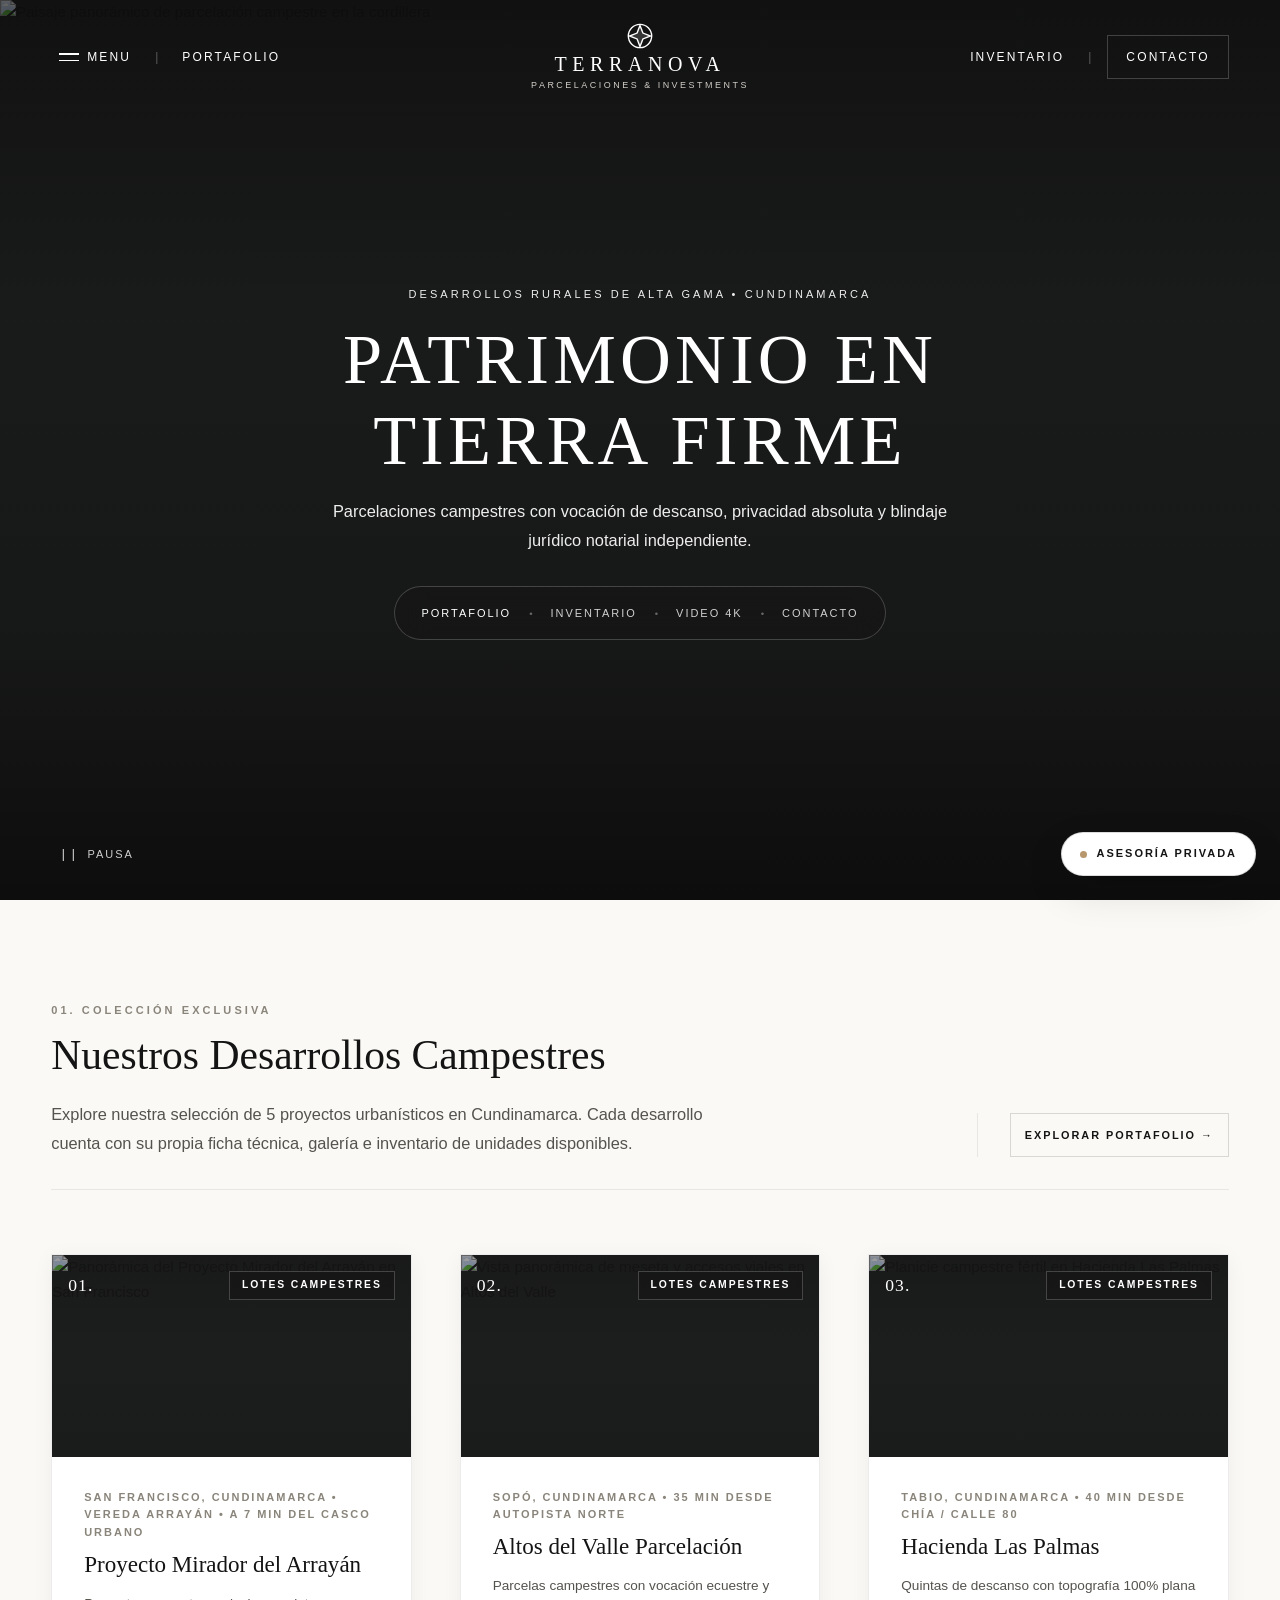
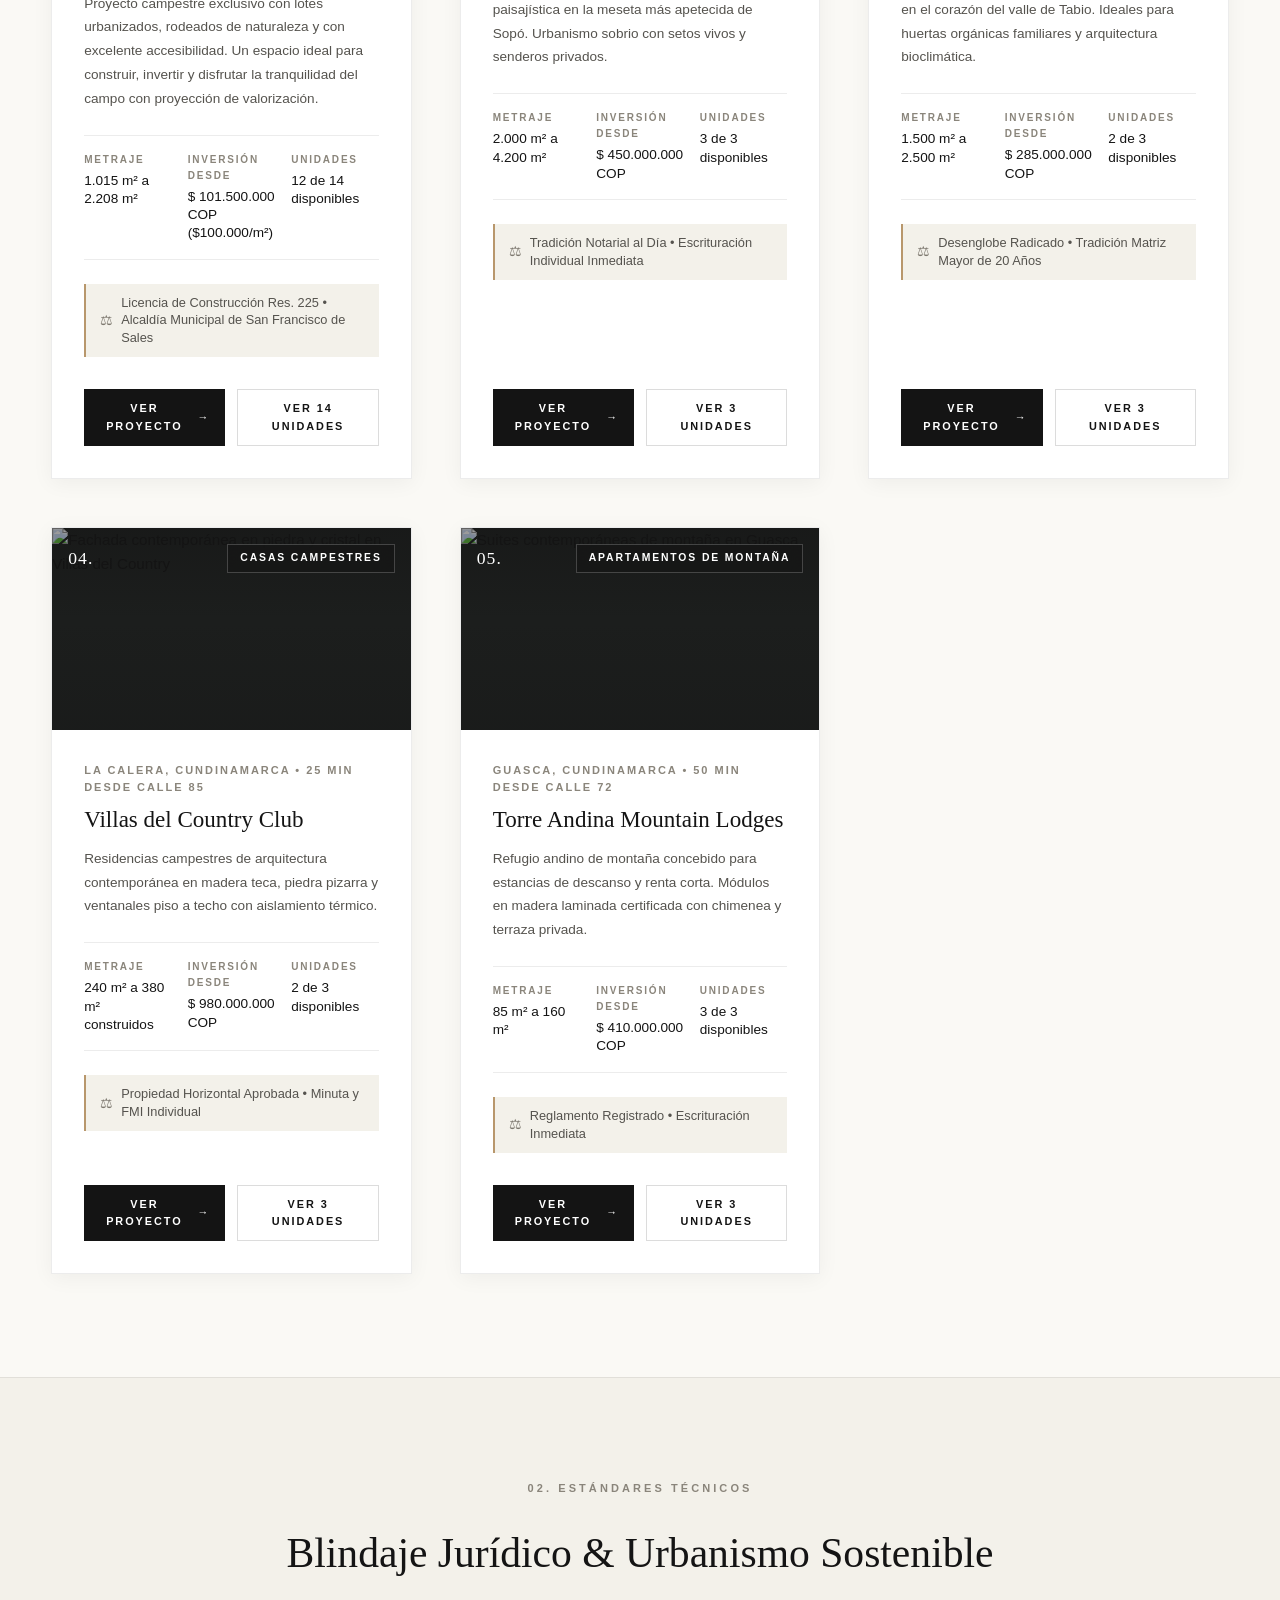
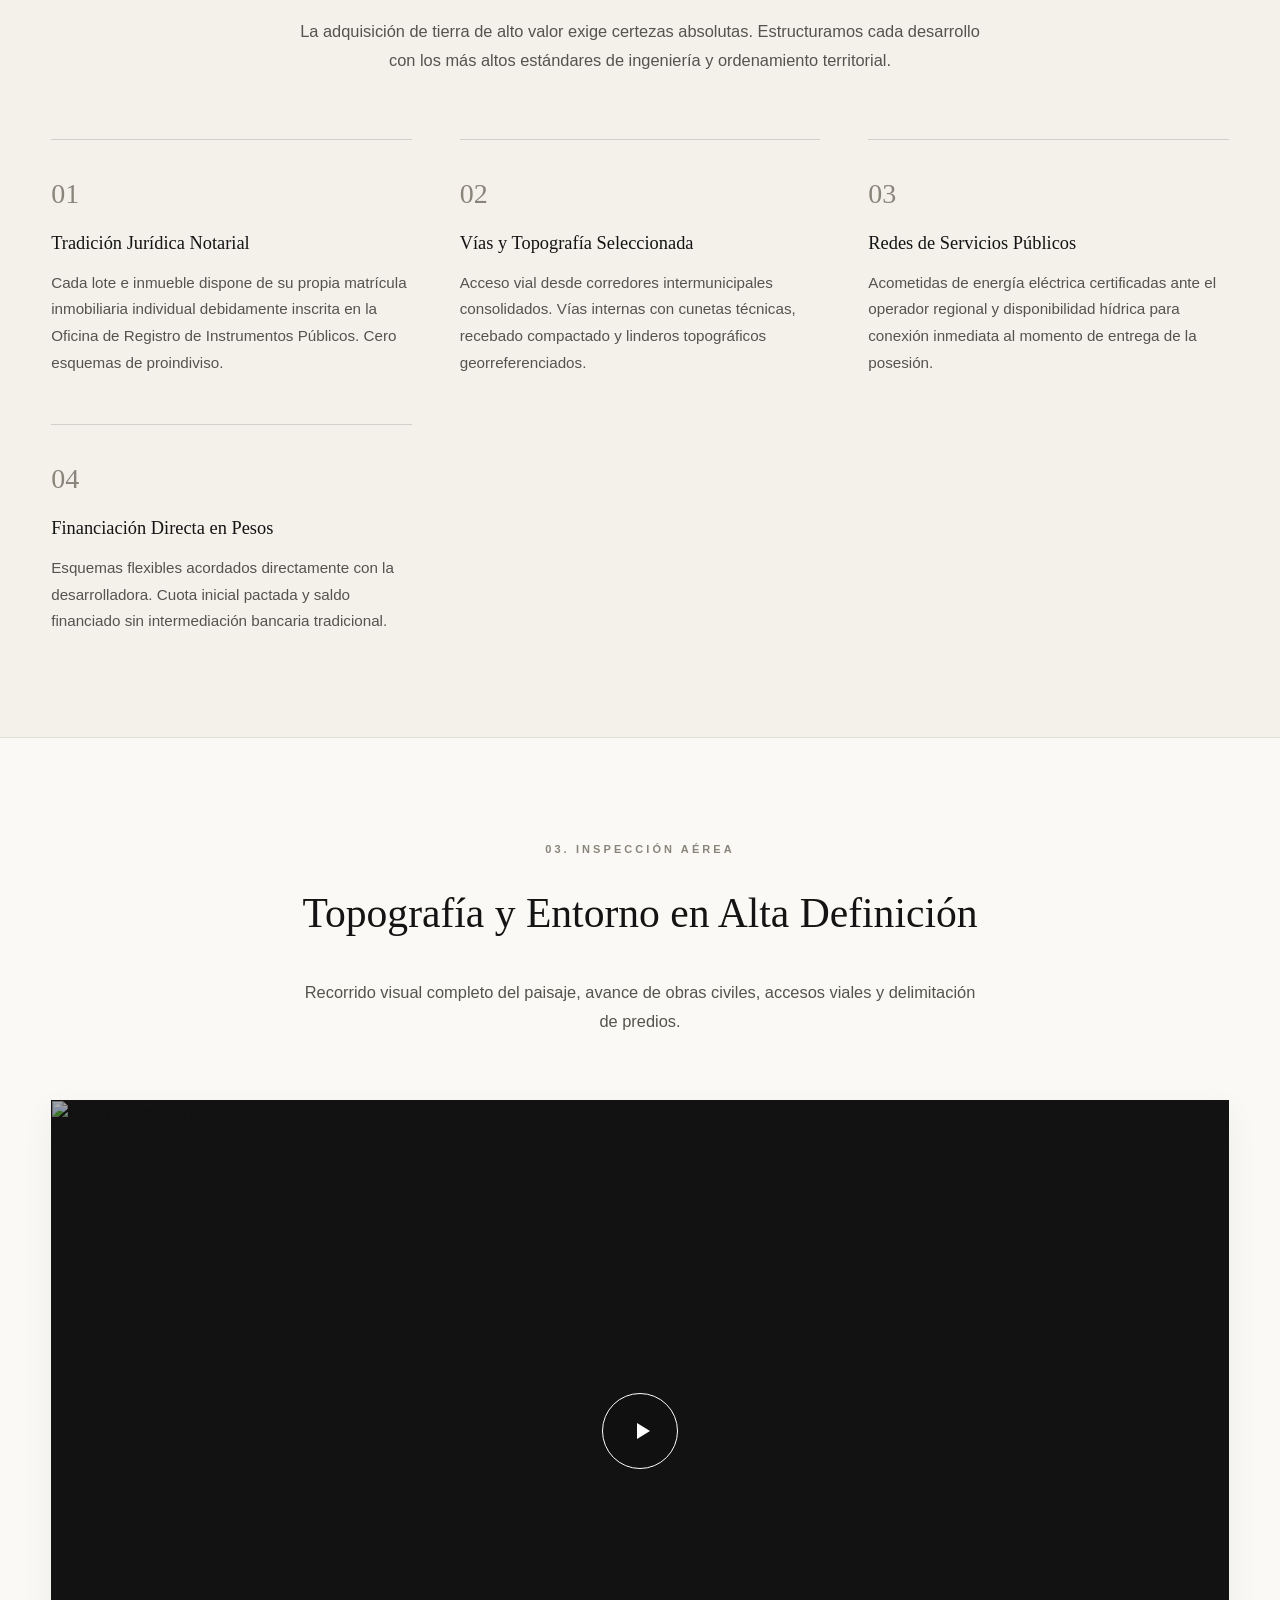
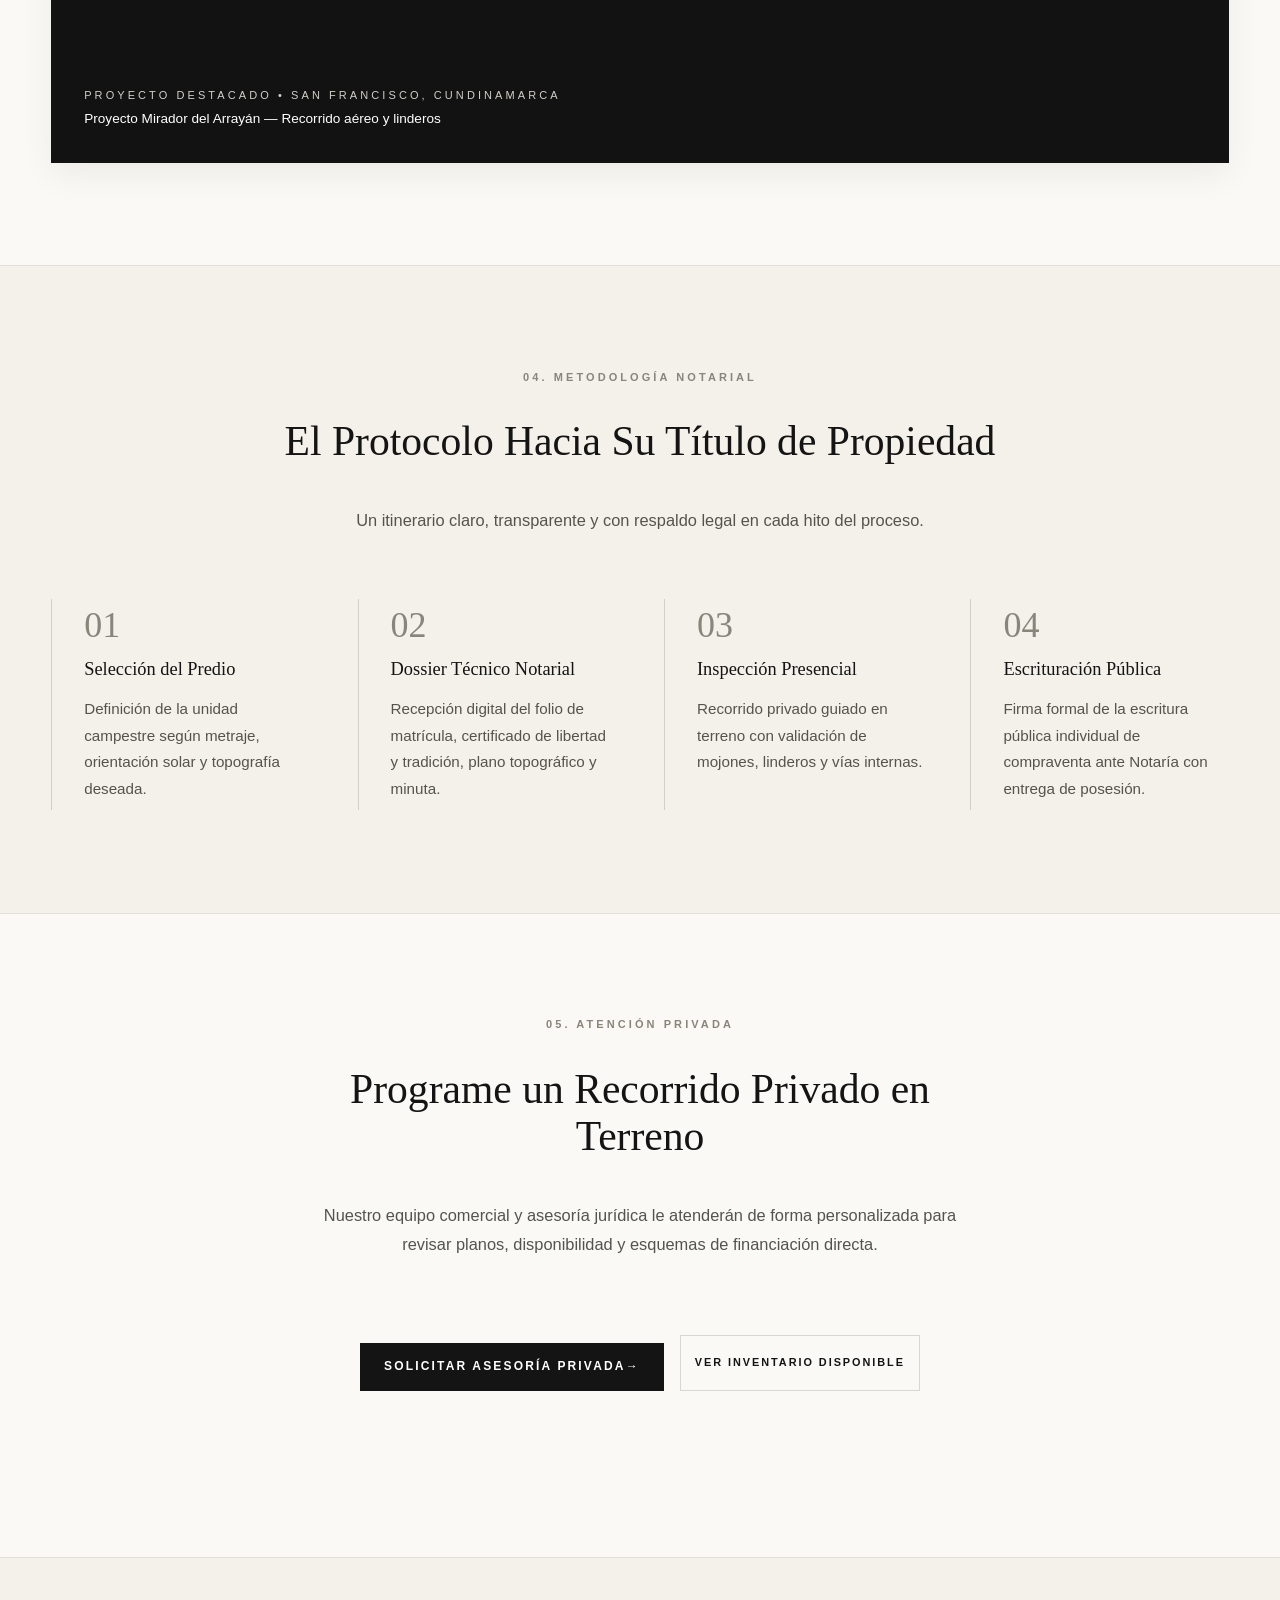
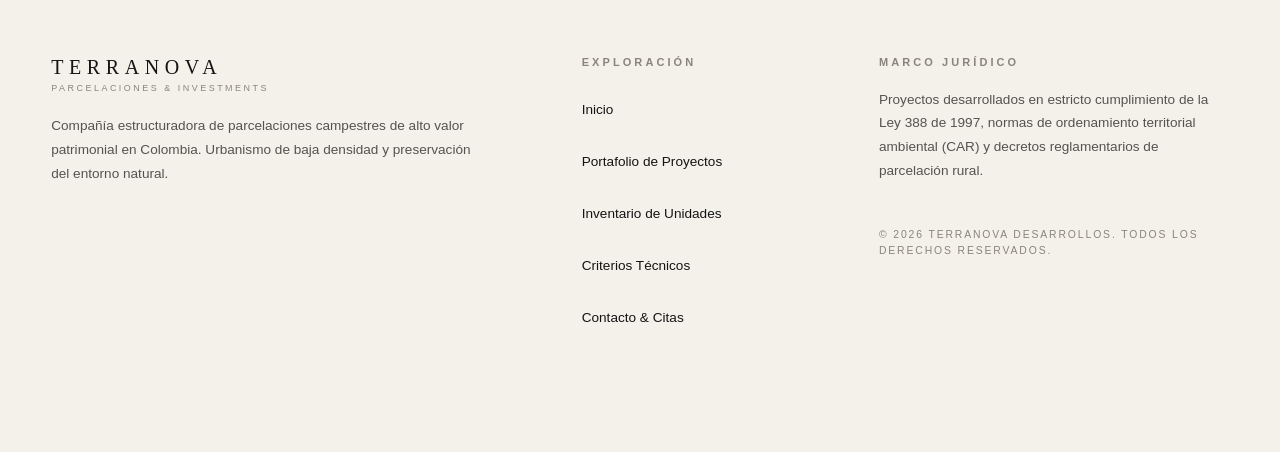
==== commit 78be0035: "Hito 3: Sistema Multipagina Discovery, Control, Empalme, Plano Interactivo y Mirador del Arrayan" ====
--- a/index.html
+++ b/index.html
@@ -5,11 +5,11 @@
   <meta name="viewport" content="width=device-width, initial-scale=1.0, viewport-fit=cover">
   <meta name="description" content="Terranova Desarrollos. Portafolio privado de parcelaciones campestres y fincas de recreo en Cundinamarca. Urbanismo de baja densidad y tradición notarial garantizada.">
   <meta name="format-detection" content="telephone=no">
-  <meta name="theme-color" content="#0d1117">
+  <meta name="theme-color" content="#FAF9F5">
   <meta name="apple-mobile-web-app-capable" content="yes">
   <meta name="apple-mobile-web-app-status-bar-style" content="black-translucent">
   <title>TERRANOVA | Parcelaciones Campestres & Private Estates</title>
-  
+
   <!-- Hojas de Estilo Desacopladas (Límite < 1.000 líneas cada una) -->
   <link rel="stylesheet" href="css/variables.css">
   <link rel="stylesheet" href="css/base.css">
@@ -20,13 +20,12 @@
 <body class="luxury-body">
 
   <!-- ========================================================================
-       1. CABECERA FLOTANTE TRANSPARENTE (Estándar Discovery Land Co)
-       Flota a sangre 100% transparente sobre el Hero.
+       1. CABECERA FLOTANTE TRANSPARENTE (Arquitectura Multipágina Discovery)
        ======================================================================== -->
   <header class="site-header-luxury" id="siteHeader" data-section="header">
     <div class="header-shell">
-      
-      <!-- Bloque Izquierdo: Menú Técnico + Enlace Directo -->
+
+      <!-- Bloque Izquierdo: Menú + Portafolio -->
       <div class="header-block-left">
         <button type="button" class="btn-menu-trigger" id="menuToggleBtn" aria-expanded="false" aria-controls="luxuryDrawer" aria-label="Abrir menú de navegación">
           <span class="menu-icon-bars" aria-hidden="true">
@@ -36,47 +35,47 @@
           <span class="menu-text-label">MENU</span>
         </button>
         <span class="header-divider-pipe" aria-hidden="true">|</span>
-        <a href="#portafolio" class="header-nav-anchor">PORTAFOLIO</a>
-      </div>
-
-      <!-- Bloque Central: Emblema Blindado (28px) y Logotipo Tipográfico -->
+        <a href="portafolio.html" class="header-nav-anchor">PORTAFOLIO</a>
+      </div>
+
+      <!-- Bloque Central: Emblema Blindado (28px) y Monograma -->
       <div class="header-block-center">
-        <a href="#inicio" class="brand-monogram-link" aria-label="Terranova - Inicio">
+        <a href="index.html" class="brand-monogram-link" aria-label="Terranova - Inicio">
           <svg class="brand-compass-svg" width="28" height="28" viewBox="0 0 24 24" fill="none" stroke="currentColor" stroke-width="1.2" aria-hidden="true">
             <circle cx="12" cy="12" r="10"/>
             <polygon points="12,3 14.5,9.5 21,12 14.5,14.5 12,21 9.5,14.5 3,12 9.5,9.5 12,3" fill="currentColor" fill-opacity="0.15"/>
           </svg>
-          <span class="brand-title-serif">TERRANOVA</span>
-          <span class="brand-subtitle-tech">PARCELACIONES & INVESTMENTS</span>
+          <span class="brand-title-serif" data-bind="brandName">TERRANOVA</span>
+          <span class="brand-subtitle-tech" data-bind="brandSubtitle">PARCELACIONES & INVESTMENTS</span>
         </a>
       </div>
 
-      <!-- Bloque Derecho: Contacto Privado Monocromático -->
+      <!-- Bloque Derecho: Inventario y Contacto -->
       <div class="header-block-right">
-        <a href="#contacto" class="header-nav-anchor">CONTACTO</a>
+        <a href="inventario.html" class="header-nav-anchor">INVENTARIO</a>
         <span class="header-divider-pipe" aria-hidden="true">|</span>
-        <a href="#contacto" class="btn-concierge-ghost">ASESORÍA PRIVADA</a>
+        <a href="contacto.html" class="btn-concierge-ghost">CONTACTO</a>
       </div>
 
     </div>
 
-    <!-- Menú Desplegable Minimalista / Drawer -->
+    <!-- Menú Desplegable Multipágina (Side / Fullscreen Drawer) -->
     <div class="luxury-drawer-overlay" id="luxuryDrawer" aria-hidden="true">
       <div class="drawer-inner-content">
         <div class="drawer-header-bar">
-          <span class="drawer-tag">ÍNDICE GENERAL</span>
+          <span class="drawer-tag">NAVEGACIÓN GENERAL</span>
           <button type="button" class="btn-drawer-close" id="drawerCloseBtn" aria-label="Cerrar menú">✕</button>
         </div>
         <nav class="drawer-nav-list" aria-label="Navegación principal">
-          <a href="#inicio" class="drawer-link"><span class="drawer-num">01.</span> INICIO</a>
-          <a href="#portafolio" class="drawer-link"><span class="drawer-num">02.</span> PORTAFOLIO DE PROYECTOS</a>
-          <a href="#criterios" class="drawer-link"><span class="drawer-num">03.</span> CRITERIOS & URBANISMO</a>
-          <a href="#recorrido-aereo" class="drawer-link"><span class="drawer-num">04.</span> INSPECCIÓN CINEMATOGRÁFICA</a>
-          <a href="#adquisicion" class="drawer-link"><span class="drawer-num">05.</span> METODOLOGÍA NOTARIAL</a>
-          <a href="#contacto" class="drawer-link"><span class="drawer-num">06.</span> CONCIERGE & CITAS</a>
+          <a href="index.html" class="drawer-link"><span class="drawer-num">01.</span> INICIO</a>
+          <a href="portafolio.html" class="drawer-link"><span class="drawer-num">02.</span> PORTAFOLIO DE PROYECTOS</a>
+          <a href="inventario.html" class="drawer-link"><span class="drawer-num">03.</span> INVENTARIO DE UNIDADES</a>
+          <a href="#criterios" class="drawer-link"><span class="drawer-num">04.</span> CRITERIOS & URBANISMO</a>
+          <a href="#recorrido-aereo" class="drawer-link"><span class="drawer-num">05.</span> INSPECCIÓN CINEMATOGRÁFICA</a>
+          <a href="contacto.html" class="drawer-link"><span class="drawer-num">06.</span> CONCIERGE & CITAS</a>
         </nav>
         <div class="drawer-footer-meta">
-          <p>Terranova Desarrollos Inmobiliarios • Cundinamarca, Colombia</p>
+          <p><span data-bind="brandName">TERRANOVA</span> • Cundinamarca, Colombia</p>
         </div>
       </div>
     </div>
@@ -88,43 +87,40 @@
          2. HERO CINEMATOGRÁFICO A PANTALLA COMPLETA (100vh)
          ======================================================================== -->
     <section class="hero-cinematic-100vh" id="inicio" data-section="hero">
-      
-      <!-- Fondo Audiovisual Dinámico con Viñeta Suave -->
+
       <div class="hero-backdrop-container">
         <div class="hero-media-wrapper">
-          <img src="https://images.unsplash.com/photo-1500382017468-9049fed747ef?auto=format&fit=crop&w=1920&q=80" 
-               alt="Paisaje panorámico de parcelación campestre en la cordillera" 
-               class="hero-media-cover" 
+          <img src="https://images.unsplash.com/photo-1500382017468-9049fed747ef?auto=format&fit=crop&w=1920&q=80"
+               alt="Paisaje panorámico de parcelación campestre en la cordillera"
+               class="hero-media-cover"
                id="heroMediaElement">
         </div>
         <div class="hero-vignette-overlay" aria-hidden="true"></div>
       </div>
 
-      <!-- Contenido Tipográfico "Quiet Luxury" -->
       <div class="hero-forefront-content">
         <div class="hero-editorial-group">
-          <span class="hero-kicker-label">DESARROLLOS RURALES DE ALTA GAMA • CUNDINAMARCA</span>
-          <h1 class="hero-serif-title">
+          <span class="hero-kicker-label" data-bind="heroKicker">DESARROLLOS RURALES DE ALTA GAMA • CUNDINAMARCA</span>
+          <h1 class="hero-serif-title" data-bind="heroHeadline">
             PATRIMONIO EN TIERRA FIRME
           </h1>
-          <p class="hero-tagline-text">
+          <p class="hero-tagline-text" data-bind="heroDescription">
             Parcelaciones campestres con vocación de descanso, privacidad absoluta y blindaje jurídico notarial independiente.
           </p>
         </div>
 
-        <!-- Barra Píldora Flotante (Selector de Exploración Sutil) -->
+        <!-- Barra Píldora Flotante con Enlaces Multipágina Reales -->
         <div class="hero-pill-bar">
-          <a href="#portafolio" class="pill-action-item is-active">TODOS LOS PROYECTOS</a>
+          <a href="portafolio.html" class="pill-action-item is-active">PORTAFOLIO</a>
           <span class="pill-dot-sep">•</span>
-          <a href="#criterios" class="pill-action-item">URBANISMO</a>
+          <a href="inventario.html" class="pill-action-item">INVENTARIO</a>
           <span class="pill-dot-sep">•</span>
           <a href="#recorrido-aereo" class="pill-action-item">VIDEO 4K</a>
           <span class="pill-dot-sep">•</span>
-          <a href="#contacto" class="pill-action-item">CONTACTO</a>
-        </div>
-      </div>
-
-      <!-- Controles Inferiores Sutiles del Hero -->
+          <a href="contacto.html" class="pill-action-item">CONTACTO</a>
+        </div>
+      </div>
+
       <div class="hero-dock-bar">
         <div class="dock-left-controls">
           <button type="button" class="btn-hero-sound" id="btnMediaToggle" aria-label="Control de reproducción audiovisual">
@@ -133,7 +129,7 @@
           </button>
         </div>
         <div class="dock-right-scroll">
-          <a href="#portafolio" class="hero-scroll-indicator" aria-label="Desplazarse al portafolio">
+          <a href="#portafolio-resumen" class="hero-scroll-indicator" aria-label="Desplazarse al resumen del portafolio">
             <span class="scroll-wordmark">DESCUBRIR</span>
             <span class="scroll-arrow-down" aria-hidden="true">↓</span>
           </a>
@@ -143,29 +139,28 @@
     </section>
 
     <!-- ========================================================================
-         3. MODELO REAL: 5 PROYECTOS MACRO Y SUS UNIDADES
-         ======================================================================== -->
-    <section class="master-portfolio-section" id="portafolio" data-section="projects">
+         3. VISTA PREVIA EDITORIAL DEL PORTAFOLIO (Enlaza a portafolio.html y proyecto.html)
+         ======================================================================== -->
+    <section class="master-portfolio-section" id="portafolio-resumen" data-section="projects">
       <div class="luxury-container">
-        
+
         <header class="section-editorial-header">
           <div class="header-titles-stack">
             <span class="section-numeric-tag">01. COLECCIÓN EXCLUSIVA</span>
-            <h2 class="section-serif-headline">Portafolio de Desarrollos Campestres</h2>
+            <h2 class="section-serif-headline">Nuestros Desarrollos Campestres</h2>
             <p class="section-lead-paragraph">
-              Cada proyecto responde a una visión de baja densidad, vías de acceso garantizadas, agua y energía instaladas, con folio de matrícula inmobiliaria independiente por unidad.
+              Explore nuestra selección de 5 proyectos urbanísticos en Cundinamarca. Cada desarrollo cuenta con su propia ficha técnica, galería e inventario de unidades disponibles.
             </p>
           </div>
           <div class="header-summary-badge">
-            <span class="badge-number">05</span>
-            <span class="badge-text">PROYECTOS<br>EN FASE ACTIVA</span>
+            <a href="portafolio.html" class="btn-project-inspect-quick">EXPLORAR PORTAFOLIO →</a>
           </div>
         </header>
 
-        <!-- Cuadrícula Dinámica de los 5 Proyectos -->
-        <div class="projects-editorial-grid" id="projectsContainer">
+        <!-- Cuadrícula de Proyectos (Renderizada por js/data-projects.js con acceso directo a proyecto.html) -->
+        <div class="projects-editorial-grid" id="projectsContainer" data-mode="preview">
           <noscript>
-            <p class="noscript-alert">Se requiere activar JavaScript para visualizar el catálogo interactivo de unidades disponibles.</p>
+            <p class="noscript-alert">Se requiere activar JavaScript para visualizar los proyectos disponibles.</p>
           </noscript>
         </div>
 
@@ -177,7 +172,7 @@
          ======================================================================== -->
     <section class="urbanism-criteria-section" id="criterios" data-section="benefits">
       <div class="luxury-container">
-        
+
         <header class="section-editorial-header text-center-block">
           <span class="section-numeric-tag">02. ESTÁNDARES TÉCNICOS</span>
           <h2 class="section-serif-headline">Blindaje Jurídico & Urbanismo Sostenible</h2>
@@ -187,7 +182,7 @@
         </header>
 
         <div class="criteria-cards-grid">
-          
+
           <article class="criterion-luxury-card">
             <span class="criterion-counter">01</span>
             <h3 class="criterion-title">Tradición Jurídica Notarial</h3>
@@ -230,7 +225,7 @@
          ======================================================================== -->
     <section class="cinema-showcase-section" id="recorrido-aereo" data-section="video-showcase">
       <div class="luxury-container">
-        
+
         <header class="section-editorial-header text-center-block">
           <span class="section-numeric-tag">03. INSPECCIÓN AÉREA</span>
           <h2 class="section-serif-headline">Topografía y Entorno en Alta Definición</h2>
@@ -242,11 +237,11 @@
         <div class="cinema-screen-chassis">
           <div class="cinema-wrapper-16-9" id="videoWrapper">
             <div class="cinema-facade-layer" id="videoFacade">
-              <img src="https://images.unsplash.com/photo-1470071459604-3b5ec3a7fe05?auto=format&fit=crop&w=1600&q=80" 
-                   alt="Vista panorámica de la cordillera para inspección de predios" 
+              <img src="https://images.unsplash.com/photo-1470071459604-3b5ec3a7fe05?auto=format&fit=crop&w=1600&q=80"
+                   alt="Vista panorámica de la cordillera para inspección de predios"
                    class="cinema-facade-img">
               <div class="cinema-facade-dimmer"></div>
-              
+
               <button type="button" class="btn-play-minimal" id="btnTriggerVideo" aria-label="Iniciar video de recorrido">
                 <svg class="play-triangle-svg" width="28" height="28" viewBox="0 0 24 24" fill="currentColor" aria-hidden="true">
                   <polygon points="7,4 20,12 7,20"/>
@@ -258,7 +253,7 @@
                 <p class="caption-lead">Levantamiento topográfico y corredores verdes de la parcelación</p>
               </div>
             </div>
-            
+
             <div class="cinema-embed-target" id="videoEmbedTarget" style="display: none;"></div>
           </div>
         </div>
@@ -271,7 +266,7 @@
          ======================================================================== -->
     <section class="notarial-process-section" id="adquisicion" data-section="process">
       <div class="luxury-container">
-        
+
         <header class="section-editorial-header text-center-block">
           <span class="section-numeric-tag">04. METODOLOGÍA NOTARIAL</span>
           <h2 class="section-serif-headline">El Protocolo Hacia Su Título de Propiedad</h2>
@@ -281,7 +276,7 @@
         </header>
 
         <div class="protocol-steps-grid">
-          
+
           <div class="protocol-step-box">
             <span class="step-large-num">01</span>
             <h4 class="step-title">Selección del Predio</h4>
@@ -320,166 +315,52 @@
     </section>
 
     <!-- ========================================================================
-         7. ATENCIÓN PRIVADA & DOSSIER (05. CONCIERGE)
-         ======================================================================== -->
-    <section class="concierge-inquiry-section" id="contacto" data-section="capture">
-      <div class="luxury-container">
-        <div class="concierge-double-card">
-          
-          <!-- Columna Izquierda: Información Institucional -->
-          <div class="concierge-info-side">
-            <span class="section-numeric-tag">05. CONCIERGE & ASESORÍA</span>
-            <h2 class="concierge-serif-title">Solicite el Dossier Técnico de los Proyectos</h2>
-            <p class="concierge-intro-text">
-              Nuestro equipo comercial y el sistema automatizado le remitirán de manera directa los planos, tablas de amortización y fichas jurídicas completas del proyecto de su interés.
-            </p>
-            
-            <div class="concierge-perks-list">
-              <div class="perk-row">
-                <span class="perk-bullet">✦</span>
-                <span class="perk-desc">Envío de memorando técnico y plano topográfico por WhatsApp en 60 segundos.</span>
-              </div>
-              <div class="perk-row">
-                <span class="perk-bullet">✦</span>
-                <span class="perk-desc">Simulación de cuotas de financiación directa personalizada.</span>
-              </div>
-              <div class="perk-row">
-                <span class="perk-bullet">✦</span>
-                <span class="perk-desc">Agendamiento prioritario para recorridos privados durante el fin de semana.</span>
-              </div>
-            </div>
-          </div>
-
-          <!-- Columna Derecha: Formulario Limpio de Captura -->
-          <div class="concierge-form-side">
-            <form id="mainLeadForm" class="inquiry-clean-form" action="javascript:void(0);" novalidate>
-              <input type="hidden" name="origen" value="vitrina_luxury_2026">
-
-              <div class="input-field-group">
-                <label for="leadName" class="field-label-tech">NOMBRE Y APELLIDO</label>
-                <input type="text" id="leadName" name="nombre" class="field-input-tech" placeholder="Ej. Dr. Mauricio Gómez" autocomplete="name" required minlength="3">
-                <span class="field-feedback-note" id="leadNameError"></span>
-              </div>
-
-              <div class="input-field-group">
-                <label for="leadPhone" class="field-label-tech">NÚMERO DE TELÉFONO (WHATSAPP)</label>
-                <div class="prefix-phone-holder">
-                  <span class="country-prefix-tag">+57</span>
-                  <input type="tel" id="leadPhone" name="telefono" class="field-input-tech phone-entry" placeholder="310 000 0000" autocomplete="tel" inputmode="numeric" pattern="3[0-9]{9}" maxlength="10" required>
-                </div>
-                <span class="field-feedback-note" id="leadPhoneError"></span>
-              </div>
-
-              <div class="input-field-group">
-                <label for="leadProject" class="field-label-tech">PROYECTO DE PREFERENCIA</label>
-                <div class="select-clean-wrap">
-                  <select id="leadProject" name="proyecto" class="field-select-tech">
-                    <option value="General">Deseo recibir el portafolio integral de todos los proyectos</option>
-                    <option value="Reserva del Bosque">Reserva del Bosque (Condominio Campestre)</option>
-                    <option value="Altos del Valle">Altos del Valle (Parcelación Campestre)</option>
-                    <option value="Hacienda Las Palmas">Hacienda Las Palmas (Lotes Planos)</option>
-                    <option value="Villas del Country">Villas del Country (Casas Campestres)</option>
-                    <option value="Torre Andina">Torre Andina (Apartamentos de Montaña)</option>
-                  </select>
-                </div>
-              </div>
-
-              <button type="submit" id="mainSubmitButton" class="btn-submit-luxury">
-                <span class="btn-text">SOLICITAR DOSSIER Y ATENCIÓN PRIVADA</span>
-                <span class="btn-arrow" aria-hidden="true">→</span>
-              </button>
-
-              <p class="form-disclaimer-text">
-                Tratamiento de datos reservado bajo la Ley 1581 de 2012. Sus datos no serán cedidos a terceros.
-              </p>
-            </form>
-          </div>
-
-        </div>
-      </div>
-    </section>
-
-    <!-- ========================================================================
-         8. PREGUNTAS FRECUENTES (06. RESOLUCIÓN DE DUDAS)
-         ======================================================================== -->
-    <section class="faq-luxury-section" id="faq" data-section="faq">
+         7. INVITACIÓN EDITORIAL A CONTACTO PRIVADO (Enlaza a contacto.html)
+         ======================================================================== -->
+    <section class="concierge-inquiry-section" data-section="capture">
       <div class="luxury-container reading-width">
-        
         <header class="section-editorial-header text-center-block">
-          <span class="section-numeric-tag">06. PREGUNTAS FRECUENTES</span>
-          <h2 class="section-serif-headline">Certezas para Inversionistas</h2>
+          <span class="section-numeric-tag">05. ATENCIÓN PRIVADA</span>
+          <h2 class="section-serif-headline">Programe un Recorrido Privado en Terreno</h2>
+          <p class="section-lead-paragraph">
+            Nuestro equipo comercial y asesoría jurídica le atenderán de forma personalizada para revisar planos, disponibilidad y esquemas de financiación directa.
+          </p>
+          <div style="margin-top: 32px; display: flex; gap: 16px; flex-wrap: wrap; justify-content: center;">
+            <a href="contacto.html" class="btn-submit-luxury">
+              <span>SOLICITAR ASESORÍA PRIVADA</span>
+              <span class="btn-arrow" aria-hidden="true">→</span>
+            </a>
+            <a href="inventario.html" class="btn-project-inspect-quick">
+              VER INVENTARIO DISPONIBLE
+            </a>
+          </div>
         </header>
-
-        <div class="faq-accordion-chassis">
-          
-          <details class="faq-quiet-item">
-            <summary class="faq-quiet-header">
-              <span class="faq-question-label">¿Cómo se garantiza la titulación individual de cada lote?</span>
-              <span class="faq-toggle-cross" aria-hidden="true">+</span>
-            </summary>
-            <div class="faq-quiet-body">
-              <p>Cada desarrollo cuenta con licencia de parcelación aprobada por la autoridad de planeación municipal. Al momento de la negociación se suministra el folio de matrícula inmobiliaria individual e independiente debidamente asignado por la Oficina de Registro de Instrumentos Públicos, garantizando la titularidad del 100% del dominio.</p>
-            </div>
-          </details>
-
-          <details class="faq-quiet-item">
-            <summary class="faq-quiet-header">
-              <span class="faq-question-label">¿Cuáles son las condiciones de la financiación directa?</span>
-              <span class="faq-toggle-cross" aria-hidden="true">+</span>
-            </summary>
-            <div class="faq-quiet-body">
-              <p>El plan de financiación se pacta directamente con la empresa constructora sin estudio crediticio bancario. Se acuerda una cuota inicial y el saldo restante se distribuye en cuotas mensuales fijas en pesos durante el periodo de entrega convenido.</p>
-            </div>
-          </details>
-
-          <details class="faq-quiet-item">
-            <summary class="faq-quiet-header">
-              <span class="faq-question-label">¿Qué redes de servicios públicos se entregan en el predio?</span>
-              <span class="faq-toggle-cross" aria-hidden="true">+</span>
-            </summary>
-            <div class="faq-quiet-body">
-              <p>Los proyectos cuentan con redes eléctricas normalizadas y puntos de conexión hídrica en el lindero frontal de cada predio, además de vías de acceso estabilizadas y portería de control de acceso.</p>
-            </div>
-          </details>
-
-          <details class="faq-quiet-item">
-            <summary class="faq-quiet-header">
-              <span class="faq-question-label">¿Cómo se realiza el protocolo de visita a terreno?</span>
-              <span class="faq-toggle-cross" aria-hidden="true">+</span>
-            </summary>
-            <div class="faq-quiet-body">
-              <p>Las visitas se programan de manera personalizada de martes a domingo. Tras enviar el formulario o escribir a la línea oficial, un asesor de proyectos coordinará el punto de encuentro y le guiará en el recorrido técnico del terreno.</p>
-            </div>
-          </details>
-
-        </div>
-
       </div>
     </section>
 
   </main>
 
   <!-- ========================================================================
-       9. ENLACE DE CONCIERGE FLOTANTE DISCRETO
+       8. ENLACE DE CONCIERGE FLOTANTE DISCRETO
        ======================================================================== -->
   <aside class="floating-concierge-zone" data-section="floating-contact" aria-label="Atención personalizada">
-    <a href="#contacto" class="concierge-quiet-pill" id="floatingConciergeLink" aria-label="Solicitar atención privada">
+    <a href="contacto.html" class="concierge-quiet-pill" id="floatingConciergeLink" aria-label="Solicitar atención privada">
       <span class="concierge-dot-live"></span>
       <span class="concierge-pill-text">ASESORÍA PRIVADA</span>
     </a>
   </aside>
 
   <!-- ========================================================================
-       10. PIE DE PÁGINA EDITORIAL & LEGAL
+       9. PIE DE PÁGINA EDITORIAL & LEGAL (Con enlaces multipágina reales)
        ======================================================================== -->
   <footer class="site-footer-luxury" data-section="footer">
     <div class="luxury-container">
       <div class="footer-grid-layout">
-        
+
         <div class="footer-col-brand">
           <div class="brand-monogram-link is-footer">
-            <span class="brand-title-serif">TERRANOVA</span>
-            <span class="brand-subtitle-tech">DESARROLLOS INMOBILIARIOS & PARCELACIONES</span>
+            <span class="brand-title-serif" data-bind="brandName">TERRANOVA</span>
+            <span class="brand-subtitle-tech" data-bind="brandSubtitle">DESARROLLOS INMOBILIARIOS & PARCELACIONES</span>
           </div>
           <p class="footer-manifesto-text">
             Compañía estructuradora de parcelaciones campestres de alto valor patrimonial en Colombia. Urbanismo de baja densidad y preservación del entorno natural.
@@ -489,12 +370,11 @@
         <div class="footer-col-nav">
           <span class="footer-label-tech">EXPLORACIÓN</span>
           <ul class="footer-clean-menu">
-            <li><a href="#inicio">Inicio</a></li>
-            <li><a href="#portafolio">Portafolio</a></li>
+            <li><a href="index.html">Inicio</a></li>
+            <li><a href="portafolio.html">Portafolio de Proyectos</a></li>
+            <li><a href="inventario.html">Inventario de Unidades</a></li>
             <li><a href="#criterios">Criterios Técnicos</a></li>
-            <li><a href="#recorrido-aereo">Video Inspección</a></li>
-            <li><a href="#adquisicion">Proceso Notarial</a></li>
-            <li><a href="#contacto">Contacto</a></li>
+            <li><a href="contacto.html">Contacto & Citas</a></li>
           </ul>
         </div>
 
@@ -504,7 +384,7 @@
             Proyectos desarrollados en estricto cumplimiento de la Ley 388 de 1997, normas de ordenamiento territorial ambiental (CAR) y decretos reglamentarios de parcelación rural.
           </p>
           <div class="footer-copyright-tag">
-            © 2026 TERRANOVA DESARROLLOS. TODOS LOS DERECHOS RESERVADOS.
+            © 2026 <span data-bind="brandName">TERRANOVA</span> DESARROLLOS. TODOS LOS DERECHOS RESERVADOS.
           </div>
         </div>
 
--- a/css/base.css
+++ b/css/base.css
@@ -1,10 +1,16 @@
-/* ==========================================================================
-   BASE.CSS - Reseteo Universal, Tipografía Nativa y Utilidades Base
-   Optimizado para carga en < 0.4s sin pantallas en blanco ni desconfiguraciones.
-   Límite de ingeniería: < 1.000 líneas.
-   ========================================================================== */
+/**
+ * ========================================================================
+ * TERRANOVA DESARROLLOS INMOBILIARIOS
+ * ARCHIVO: css/base.css
+ * ESTÁNDAR: Discovery Land Company (Quiet Luxury Luminoso)
+ * PROPÓSITO: Reseteo universal, tipografía base, medios 16:9 y accesibilidad
+ * DIRECTIVAS: D2 (16:9 object-fit), D3 (<0.4s), D4 (16px iOS), D6 (<1.000 líneas)
+ * ========================================================================
+ */
 
-/* 1. Reseteo Universal sin Código Basura */
+/* ------------------------------------------------------------------------
+ * 1. RESETEO UNIVERSAL Y NORMALIZACIÓN CROSS-BROWSER
+ * ------------------------------------------------------------------------ */
 *,
 *::before,
 *::after {
@@ -21,33 +27,30 @@
 }
 
 body {
-  font-family: var(--font-base);
-  font-size: var(--text-base);
-  line-height: 1.55;
-  color: var(--color-primary);
-  background-color: var(--bg-body);
+  font-family: var(--font-sans-body);
+  font-size: var(--text-body-regular);
+  line-height: var(--leading-normal);
+  color: var(--color-text-main);
+  background-color: var(--color-bg-canvas);
   text-rendering: optimizeLegibility;
   -webkit-font-smoothing: antialiased;
   -moz-osx-font-smoothing: grayscale;
   overflow-x: hidden;
 }
 
-/* 2. Tipografía Semántica Fluida (Se ajusta sola de Celular a PC) */
+/* ------------------------------------------------------------------------
+ * 2. JERARQUÍA TIPOGRÁFICA BASE (Heredable sin colisiones)
+ * ------------------------------------------------------------------------ */
 h1, h2, h3, h4 {
-  color: var(--color-primary);
-  font-weight: 800;
-  line-height: 1.2;
-  letter-spacing: -0.02em;
+  font-family: var(--font-serif-editorial);
+  font-weight: 300;
+  line-height: var(--leading-tight);
+  color: inherit;
 }
 
-h1 { font-size: clamp(var(--text-3xl), 5vw, var(--text-5xl)); }
-h2 { font-size: clamp(var(--text-2xl), 4vw, var(--text-3xl)); }
-h3 { font-size: clamp(var(--text-xl), 3vw, var(--text-2xl)); }
-h4 { font-size: var(--text-lg); }
-
 p {
-  color: #334155;
-  margin-bottom: 0.75rem;
+  color: inherit;
+  margin-bottom: var(--space-sm);
 }
 
 p:last-child {
@@ -55,78 +58,100 @@
 }
 
 a {
-  color: var(--color-accent);
+  color: inherit;
   text-decoration: none;
-  transition: color var(--transition-fast);
+  transition: color var(--transition-fast), opacity var(--transition-fast);
 }
 
-a:hover {
-  color: var(--color-accent-hover);
+ul, ol {
+  list-style: none;
 }
 
-/* 3. Tratamiento Automático de Fotos y Videos (Cero Deformaciones) */
+/* ------------------------------------------------------------------------
+ * 3. TRATAMIENTO AUTOMÁTICO DE FOTOS Y VIDEOS (Directiva 2)
+ * Garantiza encuadre 16:9 sin deformaciones ni saltos de maquetación.
+ * ------------------------------------------------------------------------ */
 img,
 video,
-iframe {
+iframe,
+svg {
   display: block;
   max-width: 100%;
+}
+
+img {
   height: auto;
 }
 
-/* Clase Maestra: Fuerza encuadre automático 16:9 sin aplastar la foto */
 .img-auto-fit {
   width: 100%;
-  aspect-ratio: var(--aspect-ratio-media);
+  aspect-ratio: var(--aspect-cinematic);
   object-fit: cover;
   object-position: center;
 }
 
-/* 4. Normalización de Formularios (Piso de 16px contra zoom involuntario en iPhone) */
+/* ------------------------------------------------------------------------
+ * 4. BLINDAJE DE FORMULARIOS & BOTONES (Directiva 4: iOS Safari 16px)
+ * ------------------------------------------------------------------------ */
+input,
+select,
+textarea,
+button {
+  font-family: inherit;
+  color: inherit;
+}
+
 input,
 select,
 textarea {
-  font-family: inherit;
-  font-size: var(--text-base); /* Obligatorio: evita que Safari haga zoom en celular */
-  line-height: inherit;
-  color: inherit;
+  font-size: var(--input-font-size-safe); /* Piso obligatorio de 16px contra auto-zoom en iOS */
+  line-height: var(--leading-normal);
 }
 
 button {
-  font-family: inherit;
   cursor: pointer;
   background: none;
   border: none;
 }
 
-/* 5. Contenedores de Cuadrícula Responsivos */
-.container {
-  width: 100%;
-  max-width: var(--container-max-width);
-  margin: 0 auto;
-  padding: 0 16px;
+/* Prevención de enlaces telefónicos azules automáticos en Safari */
+a[href^="tel"] {
+  color: inherit;
+  text-decoration: none;
 }
 
-@media (min-width: 768px) {
-  .container {
-    padding: 0 24px;
-  }
+/* ------------------------------------------------------------------------
+ * 5. ACCESIBILIDAD, UTILIDADES Y ESTADO SIN SCRIPT
+ * ------------------------------------------------------------------------ */
+:focus-visible {
+  outline: 1px solid var(--color-border-focus);
+  outline-offset: 3px;
 }
 
-.max-w-reading {
-  max-width: 820px;
+.sr-only {
+  position: absolute;
+  width: 1px;
+  height: 1px;
+  padding: 0;
+  margin: -1px;
+  overflow: hidden;
+  clip: rect(0, 0, 0, 0);
+  white-space: nowrap;
+  border: 0;
 }
 
-/* 6. Utilidades Generales */
-.text-center { text-align: center; }
-
-.highlight-text {
-  color: var(--color-accent);
-  background: linear-gradient(135deg, var(--color-accent) 0%, var(--color-success) 100%);
-  -webkit-background-clip: text;
-  -webkit-text-fill-color: transparent;
+.noscript-alert {
+  padding: var(--space-lg);
+  border: 1px solid var(--color-border-medium);
+  background-color: var(--color-bg-surface);
+  color: var(--color-text-main);
+  font-family: var(--font-sans-body);
+  font-size: var(--text-body-small);
+  text-align: center;
 }
 
-:focus-visible {
-  outline: 2px solid var(--color-accent);
-  outline-offset: 3px;
+/* Utilidad de selección de texto elegante */
+::selection {
+  background-color: var(--color-text-main);
+  color: var(--color-bg-surface);
 }
--- a/css/layout.css
+++ b/css/layout.css
@@ -749,7 +749,7 @@
   line-height: var(--leading-relaxed);
 }
 
-/* Chassis de Video 16:9 */
+/* Chassis de Video 16:9 (Corrección de capas para centrado perfecto del botón Play) */
 .cinema-screen-chassis {
   width: 100%;
   max-width: 1200px;
@@ -776,15 +776,19 @@
 }
 
 .cinema-facade-img {
+  position: absolute;
+  inset: 0;
   width: 100%;
   height: 100%;
   object-fit: cover;
   object-position: center;
+  z-index: 0;
 }
 
 .cinema-facade-dimmer {
   position: absolute;
   inset: 0;
+  z-index: 1;
   background-color: rgba(17, 17, 17, 0.35);
   transition: background-color var(--transition-fast);
 }
@@ -795,7 +799,7 @@
 
 .btn-play-minimal {
   position: relative;
-  z-index: var(--z-base);
+  z-index: 2;
   min-height: var(--touch-target-min);
   min-width: var(--touch-target-min);
   width: 76px;
@@ -831,7 +835,7 @@
   bottom: var(--space-xl);
   left: var(--space-xl);
   right: var(--space-xl);
-  z-index: var(--z-base);
+  z-index: 2;
   display: flex;
   flex-direction: column;
   gap: var(--space-2xs);
--- a/css/components.css
+++ b/css/components.css
@@ -1,740 +1,675 @@
-/* ==========================================================================
-   COMPONENTS.CSS - Componentes de Alta Gama Inmobiliaria (Sin Emojis)
-   Estándar de Portales de Lujo: PADS, Sotheby's y Grandes Desarrolladoras.
-   Cumple las 9 Directivas de Ingeniería. Límite: < 1.000 líneas.
-   ========================================================================== */
-
-/* --------------------------------------------------------------------------
-   1. BOTONES LUXURY & ACCIONES (Mínimo 44px táctil)
-   -------------------------------------------------------------------------- */
-.btn {
-  display: inline-flex;
-  align-items: center;
-  justify-content: center;
-  gap: 10px;
-  min-height: var(--touch-target-min);
-  padding: 12px 24px;
-  border-radius: var(--radius-sm);
-  font-size: var(--text-sm);
-  font-weight: 700;
-  text-align: center;
-  cursor: pointer;
-  transition: all var(--transition-fast);
-  text-decoration: none;
-  line-height: 1.2;
-}
-
-.btn-block {
-  width: 100%;
-}
-
-.btn-luxury-outline {
-  background-color: transparent;
-  color: var(--color-primary);
-  border: 1px solid var(--color-primary);
-  padding: 8px 18px;
-  font-size: var(--text-xs);
-  font-weight: 800;
-  letter-spacing: 0.04em;
-  text-transform: uppercase;
-}
-
-.btn-luxury-outline:hover {
-  background-color: var(--color-primary);
-  color: #ffffff;
-}
-
-.btn-luxury-primary {
-  background-color: var(--color-accent);
-  color: #ffffff;
-  border: 1px solid var(--color-accent);
-  font-size: var(--text-sm);
-  font-weight: 800;
-  letter-spacing: 0.04em;
-  text-transform: uppercase;
-  box-shadow: 0 4px 14px rgba(37, 99, 235, 0.3);
-}
-
-.btn-luxury-primary:hover {
-  background-color: var(--color-accent-hover);
-  color: #ffffff;
-  transform: translateY(-1px);
-}
-
-.btn-unit-inquire {
-  background-color: var(--color-whatsapp);
-  color: #ffffff;
-  padding: 8px 14px;
-  border-radius: var(--radius-sm);
-  font-size: var(--text-xs);
-  font-weight: 800;
-  text-transform: uppercase;
-  transition: background-color var(--transition-fast);
-}
-
-.btn-unit-inquire:hover {
-  background-color: #128c7e;
-  color: #ffffff;
-}
-
-.svg-arrow {
-  width: 16px;
-  height: 16px;
-  transition: transform var(--transition-fast);
-}
-
-.btn:hover .svg-arrow {
-  transform: translateX(3px);
-}
-
-/* --------------------------------------------------------------------------
-   2. BUSCADOR INMOBILIARIO EN EL HERO (Property Finder Bar)
-   -------------------------------------------------------------------------- */
-.property-finder-card {
-  background-color: rgba(28, 37, 65, 0.95);
-  backdrop-filter: blur(16px);
-  -webkit-backdrop-filter: blur(16px);
-  border: 1px solid rgba(255, 255, 255, 0.12);
-  border-radius: var(--radius-lg);
-  padding: 24px;
-  box-shadow: var(--shadow-xl);
-  text-align: left;
-  margin-top: 24px;
-}
-
-.finder-header-tabs {
-  display: flex;
-  justify-content: space-between;
-  align-items: center;
-  border-bottom: 1px solid rgba(255, 255, 255, 0.1);
-  padding-bottom: 14px;
-  margin-bottom: 20px;
-}
-
-.finder-tab.active {
-  font-size: var(--text-sm);
-  font-weight: 800;
-  text-transform: uppercase;
-  letter-spacing: 0.08em;
-  color: #38bdf8;
-}
-
-.finder-status-tag {
-  font-size: var(--text-xs);
-  color: #94a3b8;
-  font-weight: 600;
-}
-
-.finder-form-grid {
-  display: grid;
-  grid-template-columns: 1fr;
-  gap: 16px;
-}
-
-@media (min-width: 768px) {
-  .finder-form-grid {
-    grid-template-columns: 1.2fr 1fr 1fr auto;
-    align-items: flex-end;
-  }
-}
-
-.finder-col {
+/**
+ * ========================================================================
+ * TERRANOVA DESARROLLOS INMOBILIARIOS
+ * ARCHIVO: css/components.css
+ * ESTÁNDAR: Discovery Land Company (Quiet Luxury Luminoso)
+ * PROPÓSITO: Tarjetas, modal, video 16:9, galería (máx. 5) y pines circulares en plano
+ * DIRECTIVAS: D2 (16:9), D4 (Touch >=44px), D6 (<1.000 líneas), D7 (Modelo real)
+ * ========================================================================
+ */
+
+/* ------------------------------------------------------------------------
+ * 1. TARJETAS EDITORIALES DE PROYECTOS MACRO (5 Desarrollos)
+ * ------------------------------------------------------------------------ */
+.project-editorial-card {
   display: flex;
   flex-direction: column;
-}
-
-.finder-label {
-  font-size: var(--text-xs);
-  font-weight: 700;
-  text-transform: uppercase;
-  letter-spacing: 0.06em;
-  color: #94a3b8;
-  margin-bottom: 6px;
-}
-
-.select-wrapper {
+  background-color: var(--color-bg-surface);
+  border: 1px solid var(--color-border-subtle);
+  box-shadow: var(--shadow-subtle);
+  transition: transform var(--transition-smooth), box-shadow var(--transition-smooth), border-color var(--transition-fast);
+  overflow: hidden;
+}
+
+.project-editorial-card:hover {
+  transform: translateY(-4px);
+  box-shadow: var(--shadow-card);
+  border-color: var(--color-border-medium);
+}
+
+.project-card-visual-chassis {
   position: relative;
-}
-
-.finder-select {
-  width: 100%;
-  min-height: 46px;
-  padding: 10px 14px;
-  background-color: #0b132b;
-  border: 1px solid rgba(255, 255, 255, 0.15);
-  border-radius: var(--radius-sm);
-  color: #ffffff;
-  font-size: var(--text-sm);
-  outline: none;
-  cursor: pointer;
-  transition: border-color var(--transition-fast);
-}
-
-.finder-select:focus {
-  border-color: #38bdf8;
-}
-
-.finder-action-col {
-  margin-top: 4px;
-}
-
-.btn-finder-search {
-  width: 100%;
-  min-height: 46px;
-  background-color: var(--color-accent);
-  color: #ffffff;
-  border: none;
-  border-radius: var(--radius-sm);
-  font-size: var(--text-sm);
-  font-weight: 800;
-  text-transform: uppercase;
-  letter-spacing: 0.05em;
-  padding: 0 20px;
-  cursor: pointer;
-  display: flex;
-  align-items: center;
-  justify-content: center;
-  gap: 8px;
-  transition: background-color var(--transition-fast);
-}
-
-.btn-finder-search:hover {
-  background-color: var(--color-accent-hover);
-}
-
-.svg-icon-btn {
-  width: 16px;
-  height: 16px;
-}
-
-/* --------------------------------------------------------------------------
-   3. ARQUITECTURA DEL MODELO REAL: PROYECTO MACRO & INVENTARIO DE UNIDADES
-   -------------------------------------------------------------------------- */
-.project-macro-card {
-  background-color: var(--bg-surface);
-  border: 1px solid var(--border-color);
-  border-radius: var(--radius-lg);
+  width: 100%;
+  background-color: #1c1e1d;
   overflow: hidden;
-  box-shadow: var(--shadow-sm);
-  transition: box-shadow var(--transition-normal);
-}
-
-.project-macro-card:hover {
-  box-shadow: var(--shadow-xl);
-}
-
-/* Cabecera del Proyecto Macro: Render 16:9 + Ficha Técnica General */
-.project-macro-header {
-  display: grid;
-  grid-template-columns: 1fr;
-}
-
-@media (min-width: 900px) {
-  .project-macro-header {
-    grid-template-columns: 1.15fr 0.85fr;
-  }
-}
-
-.project-macro-media {
+}
+
+.project-aspect-ratio-16-9 {
   position: relative;
   width: 100%;
-  aspect-ratio: var(--aspect-ratio-media);
-  background-color: #0b132b;
+  aspect-ratio: var(--aspect-cinematic);
   overflow: hidden;
 }
 
-.project-macro-img {
+.project-card-cover-photo {
   width: 100%;
   height: 100%;
   object-fit: cover;
   object-position: center;
-  transition: transform 0.5s ease;
-}
-
-.project-macro-card:hover .project-macro-img {
-  transform: scale(1.03);
-}
-
-.project-status-ribbon {
-  position: absolute;
-  top: 16px;
-  left: 16px;
-  padding: 5px 14px;
-  border-radius: var(--radius-full);
-  font-size: var(--text-xs);
-  font-weight: 800;
-  text-transform: uppercase;
-  letter-spacing: 0.06em;
-  color: #ffffff;
-  backdrop-filter: blur(8px);
-}
-
-.ribbon-preventa { background-color: rgba(217, 119, 6, 0.95); }
-.ribbon-obra { background-color: rgba(37, 99, 235, 0.95); }
-.ribbon-entrega { background-color: rgba(5, 150, 105, 0.95); }
-
-/* Ficha del Proyecto Macro */
-.project-macro-meta {
-  padding: 28px;
-  display: flex;
-  flex-direction: column;
-  justify-content: space-between;
-}
-
-.macro-title {
-  font-size: 1.45rem;
-  font-weight: 900;
-  color: var(--color-primary);
-  margin-bottom: 6px;
-  line-height: 1.25;
-}
-
-.macro-location-row {
-  display: flex;
-  align-items: center;
-  gap: 6px;
-  font-size: var(--text-sm);
-  color: #64748b;
-  margin-bottom: 16px;
-}
-
-.svg-pin {
-  width: 16px;
-  height: 16px;
-  color: var(--color-accent);
-  flex-shrink: 0;
-}
-
-.macro-badges-wrap {
-  display: flex;
-  flex-wrap: wrap;
-  gap: 8px;
-  margin-bottom: 20px;
-}
-
-.macro-spec-chip {
-  background-color: var(--bg-subtle);
-  border: 1px solid var(--border-color);
-  padding: 5px 10px;
-  border-radius: var(--radius-sm);
-  font-size: var(--text-xs);
-  font-weight: 700;
-  color: #334155;
-  display: flex;
-  align-items: center;
-  gap: 6px;
-}
-
-.macro-desc {
-  font-size: var(--text-sm);
-  color: #475569;
-  line-height: 1.6;
-  margin-bottom: 24px;
-}
-
-/* --------------------------------------------------------------------------
-   TABLA DE INVENTARIO DE INMUEBLES DENTRO DEL PROYECTO (Lotes / Casas)
-   -------------------------------------------------------------------------- */
-.project-units-inventory {
-  background-color: var(--bg-subtle);
-  border-top: 1px solid var(--border-color);
-  padding: 24px 28px;
-}
-
-.inventory-header-bar {
-  display: flex;
-  justify-content: space-between;
-  align-items: center;
-  margin-bottom: 16px;
-}
-
-.inventory-title {
-  font-size: var(--text-sm);
-  font-weight: 800;
-  text-transform: uppercase;
-  letter-spacing: 0.08em;
-  color: var(--color-primary);
-}
-
-.inventory-table-wrap {
-  overflow-x: auto;
-}
-
-.units-table {
-  width: 100%;
-  border-collapse: collapse;
-  font-size: var(--text-sm);
-  text-align: left;
-}
-
-.units-table th {
-  padding: 10px 14px;
-  font-size: var(--text-xs);
-  font-weight: 800;
-  text-transform: uppercase;
-  letter-spacing: 0.06em;
-  color: #64748b;
-  border-bottom: 2px solid var(--border-color);
-}
-
-.units-table td {
-  padding: 14px;
-  border-bottom: 1px solid var(--border-color);
-  color: #1e293b;
-}
-
-.units-table tr:last-child td {
-  border-bottom: none;
-}
-
-.unit-status-tag {
-  display: inline-block;
-  padding: 3px 8px;
-  border-radius: var(--radius-full);
-  font-size: 0.72rem;
-  font-weight: 800;
-  text-transform: uppercase;
-}
-
-.tag-disponible { background-color: #d1fae5; color: #065f46; }
-.tag-preventa { background-color: #fef3c7; color: #92400e; }
-.tag-vendido { background-color: #fee2e2; color: #991b1b; }
-
-/* --------------------------------------------------------------------------
-   4. BENEFICIOS EDITORIALES LUXURY (Línea Fina SVG)
-   -------------------------------------------------------------------------- */
-.benefit-card-luxury {
-  background-color: var(--bg-surface);
-  border: 1px solid var(--border-color);
-  border-radius: var(--radius-md);
-  padding: 32px 24px;
-  transition: transform var(--transition-fast), border-color var(--transition-fast);
-}
-
-.benefit-card-luxury:hover {
-  transform: translateY(-3px);
-  border-color: var(--color-accent);
-}
-
-.benefit-icon-ring {
-  width: 48px;
-  height: 48px;
-  border-radius: 50%;
-  background-color: var(--color-accent-soft);
-  color: var(--color-accent);
-  display: flex;
-  align-items: center;
-  justify-content: center;
-  margin-bottom: 18px;
-}
-
-.svg-feature {
-  width: 24px;
-  height: 24px;
-}
-
-.benefit-card-luxury h3 {
-  font-size: 1.1rem;
-  margin-bottom: 10px;
-}
-
-.benefit-card-luxury p {
-  font-size: var(--text-sm);
-  line-height: 1.6;
-  color: #475569;
-}
-
-/* --------------------------------------------------------------------------
-   5. VIDEO CINEMA SHOWCASE (Fondo Cinematográfico 16:9 con Centrado)
-   -------------------------------------------------------------------------- */
-.video-cinema-card {
-  max-width: 920px;
-  margin: 0 auto;
-  border: 1px solid rgba(255, 255, 255, 0.1);
-  border-radius: var(--radius-lg);
-  overflow: hidden;
-  box-shadow: var(--shadow-xl);
-}
-
-.video-cinema-wrapper {
-  position: relative;
-  width: 100%;
-  aspect-ratio: var(--aspect-ratio-media);
-  min-height: 320px;
-  background: linear-gradient(135deg, #0b132b 0%, #1e293b 100%);
-  display: flex;
-  align-items: center;
-  justify-content: center;
-}
-
-@media (min-width: 768px) {
-  .video-cinema-wrapper {
-    min-height: 460px;
-  }
-}
-
-.video-cinema-facade {
+  transition: transform 0.8s cubic-bezier(0.16, 1, 0.3, 1);
+}
+
+.project-editorial-card:hover .project-card-cover-photo {
+  transform: scale(1.04);
+}
+
+.project-visual-shade {
   position: absolute;
   inset: 0;
+  background: linear-gradient(
+    180deg,
+    rgba(20, 20, 20, 0.45) 0%,
+    rgba(20, 20, 20, 0) 45%,
+    rgba(20, 20, 20, 0.25) 100%
+  );
+  pointer-events: none;
+}
+
+.project-top-badges {
+  position: absolute;
+  top: var(--space-md);
+  left: var(--space-md);
+  right: var(--space-md);
+  display: flex;
+  justify-content: space-between;
+  align-items: center;
+  z-index: var(--z-base);
+  pointer-events: none;
+}
+
+.badge-index-tech {
+  font-family: var(--font-serif-editorial);
+  font-size: 1.1rem;
+  font-weight: 400;
+  color: var(--color-hero-text);
+  letter-spacing: var(--tracking-wide);
+}
+
+.badge-typology-quiet {
+  font-family: var(--font-sans-technical);
+  font-size: 0.65rem;
+  font-weight: 600;
+  letter-spacing: var(--tracking-wider);
+  text-transform: uppercase;
+  color: var(--color-hero-text);
+  background-color: rgba(20, 20, 20, 0.55);
+  backdrop-filter: blur(8px);
+  -webkit-backdrop-filter: blur(8px);
+  border: 1px solid var(--color-hero-border);
+  padding: 5px 12px;
+}
+
+.project-card-data-body {
   display: flex;
   flex-direction: column;
+  flex: 1;
+  padding: var(--space-xl);
+  gap: var(--space-lg);
+}
+
+.project-header-group {
+  display: flex;
+  flex-direction: column;
+  gap: var(--space-xs);
+}
+
+.project-location-meta {
+  font-family: var(--font-sans-technical);
+  font-size: var(--text-tech-tag);
+  font-weight: 600;
+  letter-spacing: var(--tracking-wider);
+  text-transform: uppercase;
+  color: var(--color-text-subtle);
+}
+
+.project-serif-name {
+  font-family: var(--font-serif-editorial);
+  font-size: clamp(1.35rem, 1.8vw, 1.65rem);
+  font-weight: 400;
+  line-height: var(--leading-snug);
+  color: var(--color-text-main);
+}
+
+.project-brief-narrative {
+  font-family: var(--font-sans-body);
+  font-size: var(--text-body-small);
+  line-height: var(--leading-relaxed);
+  color: var(--color-text-muted);
+  margin-top: var(--space-2xs);
+}
+
+.project-specs-quiet-row {
+  display: grid;
+  grid-template-columns: repeat(3, 1fr);
+  gap: var(--space-md);
+  padding-block: var(--space-md);
+  border-top: 1px solid var(--color-border-subtle);
+  border-bottom: 1px solid var(--color-border-subtle);
+}
+
+.spec-quiet-item {
+  display: flex;
+  flex-direction: column;
+  gap: 4px;
+}
+
+.spec-label-tech {
+  font-family: var(--font-sans-technical);
+  font-size: 0.625rem;
+  font-weight: 600;
+  letter-spacing: var(--tracking-wider);
+  text-transform: uppercase;
+  color: var(--color-text-subtle);
+}
+
+.spec-val-strong {
+  font-family: var(--font-sans-body);
+  font-size: 0.85rem;
+  font-weight: 500;
+  color: var(--color-text-main);
+  line-height: 1.35;
+}
+
+.project-notarial-guarantee {
+  display: flex;
+  align-items: center;
+  gap: var(--space-xs);
+  font-family: var(--font-sans-body);
+  font-size: 0.8rem;
+  color: var(--color-text-muted);
+  background-color: var(--color-bg-subtle);
+  padding: 10px 14px;
+  border-left: 2px solid var(--color-oro-viejo);
+}
+
+.guarantee-icon {
+  color: var(--color-tierra-cruda);
+  font-size: 0.9rem;
+  flex-shrink: 0;
+}
+
+.guarantee-text {
+  line-height: 1.4;
+}
+
+.project-actions-footer {
+  display: grid;
+  grid-template-columns: 1fr 1fr;
+  gap: var(--space-sm);
+  margin-top: auto;
+  padding-top: var(--space-xs);
+}
+
+.btn-project-dossier {
+  min-height: var(--touch-target-min);
+  display: inline-flex;
   align-items: center;
   justify-content: center;
-  cursor: pointer;
-}
-
-.video-facade-overlay {
+  gap: 8px;
+  padding: 10px 14px;
+  background-color: var(--color-text-main);
+  color: var(--color-bg-surface);
+  border: 1px solid var(--color-text-main);
+  font-family: var(--font-sans-technical);
+  font-size: 0.68rem;
+  font-weight: 600;
+  letter-spacing: var(--tracking-wider);
+  text-transform: uppercase;
+  text-align: center;
+  transition: background-color var(--transition-fast), color var(--transition-fast);
+}
+
+.btn-project-dossier:hover,
+.btn-project-dossier:focus-visible {
+  background-color: var(--color-acento-hover);
+  color: var(--color-bg-surface);
+  outline: none;
+}
+
+.btn-project-dossier .action-arrow {
+  transition: transform var(--transition-fast);
+}
+
+.btn-project-dossier:hover .action-arrow {
+  transform: translateX(3px);
+}
+
+.btn-project-inspect-quick {
+  min-height: var(--touch-target-min);
+  display: inline-flex;
+  align-items: center;
+  justify-content: center;
+  padding: 10px 14px;
+  background-color: transparent;
+  color: var(--color-text-main);
+  border: 1px solid var(--color-border-medium);
+  font-family: var(--font-sans-technical);
+  font-size: 0.68rem;
+  font-weight: 600;
+  letter-spacing: var(--tracking-wider);
+  text-transform: uppercase;
+  text-align: center;
+  transition: background-color var(--transition-fast), color var(--transition-fast), border-color var(--transition-fast);
+}
+
+.btn-project-inspect-quick:hover,
+.btn-project-inspect-quick:focus-visible {
+  background-color: var(--color-bg-subtle);
+  border-color: var(--color-text-main);
+  outline: none;
+}
+
+/* ------------------------------------------------------------------------
+ * 2. MODAL DE INSPECCIÓN Y VISOR DE IMÁGENES
+ * ------------------------------------------------------------------------ */
+.terranova-quiet-modal-backdrop {
+  position: fixed;
+  inset: 0;
+  z-index: 500;
+  background-color: rgba(20, 20, 20, 0.72);
+  backdrop-filter: blur(10px);
+  -webkit-backdrop-filter: blur(10px);
+  display: flex;
+  align-items: center;
+  justify-content: center;
+  padding: var(--space-md);
+  animation: modalFadeIn 0.25s ease forwards;
+}
+
+@keyframes modalFadeIn {
+  from { opacity: 0; }
+  to { opacity: 1; }
+}
+
+.quiet-modal-card {
+  width: 100%;
+  max-width: 880px;
+  max-height: 90vh;
+  max-height: 90dvh;
+  background-color: var(--color-bg-surface);
+  border: 1px solid var(--color-border-medium);
+  box-shadow: var(--shadow-floating);
+  display: flex;
+  flex-direction: column;
+  overflow: hidden;
+}
+
+.modal-card-header {
+  display: flex;
+  justify-content: space-between;
+  align-items: flex-start;
+  gap: var(--space-md);
+  padding: var(--space-xl);
+  background-color: var(--color-bg-canvas);
+  border-bottom: 1px solid var(--color-border-subtle);
+}
+
+.modal-pre-title {
+  display: block;
+  font-family: var(--font-sans-technical);
+  font-size: var(--text-tech-tag);
+  font-weight: 600;
+  letter-spacing: var(--tracking-widest);
+  text-transform: uppercase;
+  color: var(--color-text-subtle);
+  margin-bottom: 6px;
+}
+
+.modal-serif-title {
+  font-family: var(--font-serif-editorial);
+  font-size: clamp(1.4rem, 2.5vw, 2rem);
+  font-weight: 300;
+  color: var(--color-text-main);
+}
+
+.btn-close-modal {
+  min-width: var(--touch-target-min);
+  min-height: var(--touch-target-min);
+  display: inline-flex;
+  align-items: center;
+  justify-content: center;
+  font-size: 1.25rem;
+  color: var(--color-text-main);
+  border: 1px solid var(--color-border-subtle);
+  background-color: transparent;
+  transition: background-color var(--transition-fast), color var(--transition-fast);
+  flex-shrink: 0;
+}
+
+.btn-close-modal:hover {
+  background-color: var(--color-text-main);
+  color: var(--color-bg-surface);
+}
+
+.modal-card-body {
+  padding: var(--space-xl);
+  overflow-y: auto;
+  display: flex;
+  flex-direction: column;
+  gap: var(--space-lg);
+}
+
+.modal-notarial-banner {
+  padding: var(--space-md);
+  background-color: var(--color-bg-subtle);
+  border-left: 2px solid var(--color-oro-viejo);
+  font-size: var(--text-body-small);
+  color: var(--color-text-main);
+}
+
+.table-group-title {
+  font-family: var(--font-sans-technical);
+  font-size: var(--text-tech-nav);
+  font-weight: 600;
+  letter-spacing: var(--tracking-wider);
+  text-transform: uppercase;
+  color: var(--color-text-subtle);
+}
+
+.table-responsive-wrapper {
+  width: 100%;
+  overflow-x: auto;
+  border: 1px solid var(--color-border-subtle);
+}
+
+.luxury-units-table {
+  width: 100%;
+  border-collapse: collapse;
+  text-align: left;
+  font-size: var(--text-body-small);
+}
+
+.luxury-units-table th {
+  background-color: var(--color-bg-canvas);
+  padding: 14px 16px;
+  font-family: var(--font-sans-technical);
+  font-size: 0.65rem;
+  font-weight: 600;
+  letter-spacing: var(--tracking-wider);
+  text-transform: uppercase;
+  color: var(--color-text-subtle);
+  border-bottom: 1px solid var(--color-border-medium);
+  white-space: nowrap;
+}
+
+.luxury-units-table td {
+  padding: 14px 16px;
+  border-bottom: 1px solid var(--color-border-subtle);
+  color: var(--color-text-main);
+  white-space: nowrap;
+}
+
+.luxury-units-table tr:last-child td {
+  border-bottom: none;
+}
+
+.luxury-units-table tr.is-reserved {
+  opacity: 0.65;
+}
+
+.unit-fmi {
+  font-family: monospace;
+  font-size: 0.8rem;
+  color: var(--color-text-muted);
+}
+
+.badge-status-dot {
+  display: inline-block;
+  width: 8px;
+  height: 8px;
+  border-radius: 50%;
+  margin-right: 6px;
+  vertical-align: middle;
+}
+
+.badge-status-dot.dot-active {
+  background-color: #3A6B4C;
+}
+
+.badge-status-dot.dot-reserved {
+  background-color: #C98A2C;
+}
+
+.modal-footer-cta {
+  padding-top: var(--space-sm);
+  display: flex;
+  justify-content: flex-end;
+}
+
+/* ------------------------------------------------------------------------
+ * 3. REPRODUCTOR DE VIDEO EMBED 16:9
+ * ------------------------------------------------------------------------ */
+.cinema-embed-target {
   position: absolute;
   inset: 0;
-  background: radial-gradient(circle, rgba(0, 0, 0, 0.2) 0%, rgba(0, 0, 0, 0.7) 100%);
-}
-
-.btn-play-cinema {
+  width: 100%;
+  height: 100%;
+  background-color: #000000;
+  z-index: var(--z-dock);
+}
+
+.cinema-embed-target iframe,
+.cinema-embed-target video {
+  width: 100%;
+  height: 100%;
+  border: 0;
+  object-fit: cover;
+}
+
+/* ------------------------------------------------------------------------
+ * 4. GALERÍA EDITORIAL DEL PROYECTO (MÁX. 5 FOTOS EN 16:9)
+ * ------------------------------------------------------------------------ */
+.project-gallery-grid {
+  display: grid;
+  grid-template-columns: repeat(auto-fit, minmax(300px, 1fr));
+  gap: var(--space-lg);
+  margin-top: var(--space-xl);
+}
+
+.gallery-photo-card {
+  background-color: var(--color-bg-surface);
+  border: 1px solid var(--color-border-subtle);
+  overflow: hidden;
+  cursor: pointer;
+  transition: transform var(--transition-fast), box-shadow var(--transition-fast);
+}
+
+.gallery-photo-card:hover {
+  transform: translateY(-2px);
+  box-shadow: var(--shadow-card);
+}
+
+.gallery-photo-card img {
+  width: 100%;
+  aspect-ratio: var(--aspect-cinematic);
+  object-fit: cover;
+  display: block;
+}
+
+.gallery-photo-caption {
+  padding: 12px 16px;
+  font-family: var(--font-sans-technical);
+  font-size: 0.68rem;
+  letter-spacing: var(--tracking-wider);
+  text-transform: uppercase;
+  color: var(--color-text-subtle);
+  border-top: 1px solid var(--color-border-subtle);
+}
+
+/* ------------------------------------------------------------------------
+ * 5. PLANO TOPOGRÁFICO INTERACTIVO CON CÍRCULOS NUMERADOS POR ESTADO
+ * ------------------------------------------------------------------------ */
+.blueprint-master-card {
+  background-color: var(--color-bg-surface);
+  border: 1px solid var(--color-border-subtle);
+  box-shadow: var(--shadow-card);
+  padding: var(--space-xl);
+  margin-bottom: var(--space-2xl);
+}
+
+.blueprint-header-bar {
+  display: flex;
+  flex-wrap: wrap;
+  justify-content: space-between;
+  align-items: center;
+  gap: var(--space-md);
+  padding-bottom: var(--space-md);
+  margin-bottom: var(--space-lg);
+  border-bottom: 1px solid var(--color-border-subtle);
+}
+
+.blueprint-legend-bar {
+  display: flex;
+  flex-wrap: wrap;
+  gap: var(--space-lg);
+  align-items: center;
+}
+
+.legend-item {
+  display: inline-flex;
+  align-items: center;
+  gap: 8px;
+  font-family: var(--font-sans-technical);
+  font-size: 0.68rem;
+  font-weight: 600;
+  letter-spacing: var(--tracking-wider);
+  text-transform: uppercase;
+  color: var(--color-text-main);
+}
+
+.legend-swatch {
+  width: 14px;
+  height: 14px;
+  border-radius: 50%;
+  border: 2px solid #FFFFFF;
+  box-shadow: 0 1px 4px rgba(0, 0, 0, 0.25);
+  display: inline-block;
+}
+
+.swatch-disponible { background-color: #3A6B4C; }
+.swatch-reservado { background-color: #C98A2C; }
+.swatch-vendido { background-color: #A62B2B; }
+
+.blueprint-stage-center {
+  width: 100%;
+  max-width: 720px;
+  margin-inline: auto;
+  border: 1px solid var(--color-border-subtle);
+  background-color: #FFFFFF;
+}
+
+.blueprint-interactive-stage {
   position: relative;
-  z-index: 2;
-  width: 72px;
-  height: 72px;
-  background-color: #dc2626;
-  color: #ffffff;
-  border: none;
+  width: 100%;
+  display: block;
+}
+
+.blueprint-base-img {
+  width: 100%;
+  height: auto;
+  display: block;
+}
+
+/* Círculo Centrado Numerado por Lote */
+.blueprint-lot-pin {
+  position: absolute;
+  transform: translate(-50%, -50%);
+  width: 32px;
+  height: 32px;
   border-radius: 50%;
+  border: 2px solid #FFFFFF;
+  box-shadow: 0 3px 10px rgba(0, 0, 0, 0.28);
   display: flex;
   align-items: center;
   justify-content: center;
-  box-shadow: 0 4px 25px rgba(220, 38, 38, 0.6);
-  transition: transform var(--transition-fast), background-color var(--transition-fast);
-}
-
-.video-cinema-facade:hover .btn-play-cinema {
-  transform: scale(1.1);
-  background-color: #ef4444;
-}
-
-.svg-play-triangle {
-  width: 28px;
-  height: 28px;
-  margin-left: 3px;
-}
-
-.video-facade-meta {
+  font-family: var(--font-sans-technical);
+  font-size: 0.72rem;
+  font-weight: 700;
+  color: #FFFFFF;
+  text-decoration: none;
+  cursor: pointer;
+  z-index: 4;
+  transition: transform var(--transition-fast), box-shadow var(--transition-fast);
+}
+
+/* Área táctil mínima invisible 44x44 (Directiva 4) */
+.blueprint-lot-pin::after {
+  content: "";
   position: absolute;
-  bottom: 20px;
-  left: 24px;
-  z-index: 2;
-  text-align: left;
-}
-
-.video-chip {
-  display: inline-block;
-  background-color: rgba(255, 255, 255, 0.15);
-  backdrop-filter: blur(8px);
-  color: #ffffff;
-  font-size: var(--text-xs);
-  font-weight: 800;
-  text-transform: uppercase;
-  padding: 4px 10px;
-  border-radius: var(--radius-sm);
-  margin-bottom: 4px;
-}
-
-.video-facade-meta p {
-  color: #cbd5e1;
-  font-size: var(--text-sm);
-  margin: 0;
-}
-
-/* --------------------------------------------------------------------------
-   6. LÍNEA DE TIEMPO NOTARIAL (01, 02, 03, 04)
-   -------------------------------------------------------------------------- */
-.timeline-step {
-  background-color: var(--bg-body);
-  border: 1px solid var(--border-color);
-  border-radius: var(--radius-md);
-  padding: 28px 22px;
-  position: relative;
-}
-
-.step-counter {
-  font-size: 1.8rem;
-  font-weight: 900;
-  color: var(--color-accent);
-  line-height: 1;
-  margin-bottom: 12px;
-}
-
-.timeline-step h4 {
-  font-size: var(--text-base);
-  margin-bottom: 8px;
-}
-
-.timeline-step p {
-  font-size: var(--text-sm);
-  color: #475569;
-}
-
-/* --------------------------------------------------------------------------
-   7. FORMULARIO LUXURY & CAMPOS MINIMALISTAS
-   -------------------------------------------------------------------------- */
-.luxury-form {
-  background-color: #0b132b;
-  border: 1px solid rgba(255, 255, 255, 0.12);
-  border-radius: var(--radius-lg);
-  padding: 32px 28px;
-  box-shadow: var(--shadow-xl);
-}
-
-.form-group-clean {
-  margin-bottom: 18px;
-}
-
-.form-label-clean {
-  display: block;
-  font-size: var(--text-xs);
-  font-weight: 700;
-  text-transform: uppercase;
-  letter-spacing: 0.08em;
-  color: #94a3b8;
-  margin-bottom: 6px;
-}
-
-.form-input-clean,
-.form-select-clean {
-  width: 100%;
-  min-height: 46px;
-  padding: 10px 14px;
-  background-color: #1c2541;
-  border: 1px solid var(--border-color);
-  border-radius: var(--radius-sm);
-  color: #ffffff;
-  font-size: var(--text-base);
+  inset: -6px;
+}
+
+.blueprint-lot-pin.pin-disponible { background-color: #3A6B4C; }
+.blueprint-lot-pin.pin-reservado { background-color: #C98A2C; }
+.blueprint-lot-pin.pin-vendido { background-color: #A62B2B; cursor: not-allowed; opacity: 0.92; }
+
+.blueprint-lot-pin:hover,
+.blueprint-lot-pin:focus-visible {
+  transform: translate(-50%, -50%) scale(1.18);
+  box-shadow: 0 6px 16px rgba(0, 0, 0, 0.4);
+  z-index: 10;
   outline: none;
-  transition: border-color var(--transition-fast);
-}
-
-.form-input-clean:focus,
-.form-select-clean:focus {
-  border-color: #38bdf8;
-}
-
-.phone-combo-clean {
-  display: flex;
-}
-
-.combo-prefix {
-  display: flex;
-  align-items: center;
-  padding: 0 14px;
-  background-color: #243054;
-  border: 1px solid var(--border-color);
-  border-right: none;
-  border-top-left-radius: var(--radius-sm);
-  border-bottom-left-radius: var(--radius-sm);
-  color: #cbd5e1;
-  font-size: var(--text-sm);
-  font-weight: 700;
-}
-
-.phone-right {
-  border-top-left-radius: 0;
-  border-bottom-left-radius: 0;
-}
-
-.form-legal-note {
-  font-size: var(--text-xs);
-  color: #64748b;
-  text-align: center;
-  margin-top: 14px;
-}
-
-/* --------------------------------------------------------------------------
-   8. FAQ ACORDEÓN DE LÍNEA FINA
-   -------------------------------------------------------------------------- */
-.accordion-luxury-list {
-  display: flex;
-  flex-direction: column;
-  gap: 14px;
-}
-
-.faq-luxury-item {
-  background-color: var(--bg-surface);
-  border: 1px solid var(--border-color);
-  border-radius: var(--radius-md);
-  overflow: hidden;
-  transition: border-color var(--transition-fast);
-}
-
-.faq-luxury-item[open] {
-  border-color: #94a3b8;
-  box-shadow: var(--shadow-sm);
-}
-
-.faq-luxury-question {
-  display: flex;
-  align-items: center;
-  justify-content: space-between;
-  gap: 16px;
-  padding: 20px 24px;
-  font-size: var(--text-base);
-  font-weight: 700;
-  color: var(--color-primary);
-  cursor: pointer;
-  list-style: none;
-}
-
-.faq-luxury-question::-webkit-details-marker {
-  display: none;
-}
-
-.svg-chevron {
-  width: 18px;
-  height: 18px;
-  color: var(--color-accent);
-  transition: transform var(--transition-fast);
-  flex-shrink: 0;
-}
-
-.faq-luxury-item[open] .svg-chevron {
-  transform: rotate(180deg);
-}
-
-.faq-luxury-answer {
-  padding: 0 24px 22px;
-  font-size: var(--text-sm);
-  color: #475569;
-  line-height: 1.65;
-}
-
-/* --------------------------------------------------------------------------
-   9. BOTÓN CONCIERGE WHATSAPP FLOTANTE
-   -------------------------------------------------------------------------- */
-.floating-concierge {
+}
+
+/* Tooltip flotante sutil al señalar el círculo */
+.pin-tooltip {
+  position: absolute;
+  bottom: calc(100% + 8px);
+  left: 50%;
+  transform: translateX(-50%);
+  background-color: #141414;
+  color: #FFFFFF;
+  font-family: var(--font-sans-technical);
+  font-size: 0.62rem;
+  font-weight: 600;
+  letter-spacing: 0.06em;
+  text-transform: uppercase;
+  white-space: nowrap;
+  padding: 5px 10px;
+  border-radius: 3px;
+  pointer-events: none;
+  opacity: 0;
+  transition: opacity var(--transition-fast);
+  box-shadow: 0 4px 12px rgba(0, 0, 0, 0.25);
+}
+
+.blueprint-lot-pin:hover .pin-tooltip,
+.blueprint-lot-pin:focus-visible .pin-tooltip {
+  opacity: 1;
+}
+
+/* ------------------------------------------------------------------------
+ * 6. ESTADOS DE VALIDACIÓN Y FEEDBACK DE FORMULARIO
+ * ------------------------------------------------------------------------ */
+.field-input-tech.is-invalid {
+  border-color: #8C3B3B;
+}
+
+.field-input-tech.is-valid {
+  border-color: #3A6B4C;
+}
+
+.field-feedback-note.is-error {
+  color: #8C3B3B;
+}
+
+.btn-submit-luxury.is-loading {
+  opacity: 0.7;
+  cursor: wait;
+}
+
+.luxury-toast-alert {
   position: fixed;
-  bottom: 24px;
-  right: 24px;
-  z-index: 99;
-}
-
-.floating-concierge-btn {
-  display: inline-flex;
-  align-items: center;
-  gap: 10px;
-  background-color: var(--color-whatsapp);
-  color: #ffffff;
-  padding: 12px 20px;
-  border-radius: var(--radius-full);
-  font-size: var(--text-sm);
-  font-weight: 800;
-  box-shadow: 0 6px 20px rgba(0, 0, 0, 0.3);
-  transition: transform var(--transition-fast), background-color var(--transition-fast);
-}
-
-.floating-concierge-btn:hover {
-  background-color: #128c7e;
-  color: #ffffff;
-  transform: scale(1.04);
-}
-
-.svg-wa-float {
-  width: 20px;
-  height: 20px;
+  bottom: calc(var(--safe-area-bottom) + 24px);
+  left: 50%;
+  transform: translateX(-50%);
+  z-index: 600;
+  background-color: var(--color-text-main);
+  color: var(--color-bg-surface);
+  padding: 14px 24px;
+  font-family: var(--font-sans-technical);
+  font-size: var(--text-tech-tag);
+  letter-spacing: var(--tracking-wider);
+  text-transform: uppercase;
+  box-shadow: var(--shadow-floating);
 }
--- a/css/mobile.css
+++ b/css/mobile.css
@@ -1,266 +1,271 @@
-/* ==========================================================================
-   MOBILE.CSS - Adaptabilidad Quirúrgica para Smartphones (360px a 767px)
-   Garantiza usabilidad táctil con una sola mano, sin desbordamiento horizontal.
-   Cumple las 9 Directivas de Ingeniería. Límite: < 1.000 líneas.
-   ========================================================================== */
-
-/* --------------------------------------------------------------------------
-   1. AJUSTES GLOBALES PARA PANTALLAS PEQUEÑAS (<= 767px)
-   -------------------------------------------------------------------------- */
+/**
+ * ========================================================================
+ * TERRANOVA DESARROLLOS INMOBILIARIOS
+ * ARCHIVO: css/mobile.css
+ * ESTÁNDAR: Discovery Land Company (Quiet Luxury Mobile-First)
+ * PROPÓSITO: Adaptabilidad táctil quirúrgica para smartphones (<= 767px)
+ * DIRECTIVAS: D4 (Touch >=44px, Inputs 16px iOS, Notch), D6 (<1.000 líneas)
+ * ========================================================================
+ */
+
+/* ------------------------------------------------------------------------
+ * 1. SMARTPHONES ESTÁNDAR (<= 767px)
+ * ------------------------------------------------------------------------ */
 @media (max-width: 767px) {
-  
-  /* Reducción de espaciado vertical para evitar scroll excesivo */
-  section {
-    padding-top: 44px;
-    padding-bottom: 44px;
+
+  /* Ritmo Vertical Optimizado para Lectura en Celular */
+  .master-portfolio-section,
+  .urbanism-criteria-section,
+  .cinema-showcase-section,
+  .notarial-process-section,
+  .concierge-inquiry-section,
+  .faq-luxury-section {
+    padding-block: 56px;
   }
 
   .section-editorial-header {
-    margin-bottom: 28px;
-    text-align: left;
-  }
-
-  .section-title {
-    font-size: 1.65rem;
-    line-height: 1.25;
-  }
-
-  .section-lead {
-    font-size: var(--text-sm);
-  }
-
-  /* 2. Barra Superior y Cintillo Institucional Compacto */
-  .top-announcement {
-    padding: 6px 0;
-  }
-
-  .top-announcement-inner {
-    flex-direction: column;
-    gap: 8px;
-    text-align: center;
-  }
-
-  .announcement-left {
-    flex-direction: column;
-    gap: 6px;
-  }
-
-  .badge-legal-shield {
+    margin-bottom: var(--space-xl);
+    padding-bottom: var(--space-lg);
+    gap: var(--space-md);
+  }
+
+  .section-serif-headline {
+    font-size: 1.75rem;
+    line-height: 1.2;
+  }
+
+  .section-lead-paragraph {
+    font-size: 0.95rem;
+  }
+
+  /* Cabecera Flotante Compacta */
+  .header-shell {
+    gap: var(--space-xs);
+  }
+
+  .header-block-left,
+  .header-block-right {
+    flex: 0 0 auto;
+  }
+
+  .header-block-center {
+    flex: 1;
+  }
+
+  .brand-title-serif {
+    font-size: 1.08rem;
+    letter-spacing: 0.2em;
+  }
+
+  .brand-subtitle-tech {
+    display: none; /* En móvil se prioriza la limpieza del monograma */
+  }
+
+  .menu-text-label {
     font-size: 0.68rem;
-    padding: 2px 8px;
-  }
-
-  .announcement-text {
-    font-size: 0.72rem;
-    line-height: 1.35;
-  }
-
-  .announcement-right {
-    gap: 10px;
+  }
+
+  .btn-concierge-ghost {
+    padding-inline: 10px;
+    font-size: 0.65rem;
+    letter-spacing: 0.12em;
+  }
+
+  /* Hero Cinematográfico 100dvh */
+  .hero-cinematic-100vh {
+    min-height: 560px;
+  }
+
+  .hero-forefront-content {
+    padding-top: calc(var(--safe-area-top) + 84px);
+  }
+
+  .hero-serif-title {
+    font-size: clamp(1.9rem, 8vw, 2.5rem);
+  }
+
+  .hero-tagline-text {
+    font-size: 0.95rem;
+    line-height: 1.55;
+  }
+
+  .hero-dock-bar {
+    padding-bottom: calc(var(--safe-area-bottom) + 18px);
+  }
+
+  /* Cuadrícula de los 5 Proyectos (Cero Desbordamiento en 360px) */
+  .projects-editorial-grid {
+    grid-template-columns: 1fr;
+    gap: var(--space-xl);
+  }
+
+  .project-card-data-body {
+    padding: 22px 18px;
+    gap: var(--space-md);
+  }
+
+  .project-serif-name {
+    font-size: 1.35rem;
+  }
+
+  .project-specs-quiet-row {
+    grid-template-columns: 1fr;
+    gap: var(--space-sm);
+    padding-block: var(--space-sm);
+  }
+
+  .spec-quiet-item {
+    flex-direction: row;
+    justify-content: space-between;
+    align-items: center;
+  }
+
+  .project-actions-footer {
+    grid-template-columns: 1fr;
+    gap: var(--space-xs);
+  }
+
+  .btn-project-dossier,
+  .btn-project-inspect-quick {
+    min-height: 48px;
+    width: 100%;
+  }
+
+  /* Criterios Técnicos y Protocolo Notarial */
+  .criteria-cards-grid,
+  .protocol-steps-grid {
+    grid-template-columns: 1fr;
+    gap: var(--space-xl);
+    margin-top: var(--space-xl);
+  }
+
+  .criterion-luxury-card {
+    padding-top: var(--space-lg);
+  }
+
+  .protocol-step-box {
+    padding-left: var(--space-lg);
+  }
+
+  /* Reproductor de Video 16:9 */
+  .cinema-screen-chassis {
+    margin-top: var(--space-xl);
+  }
+
+  .btn-play-minimal {
+    width: 60px;
+    height: 60px;
+  }
+
+  .play-triangle-svg {
+    width: 20px;
+    height: 20px;
+  }
+
+  .cinema-caption-meta {
+    left: var(--space-md);
+    right: var(--space-md);
+    bottom: var(--space-md);
+  }
+
+  /* Formulario Concierge (Directiva 4: 16px iOS) */
+  .concierge-double-card {
+    padding: 24px 18px;
+    gap: var(--space-xl);
+  }
+
+  .field-input-tech,
+  .field-select-tech {
+    font-size: 16px;
+    height: 48px;
+  }
+
+  .btn-submit-luxury {
+    width: 100%;
+    padding-inline: 18px;
+    font-size: 0.7rem;
+  }
+
+  /* Modal de Inventario de Unidades */
+  .terranova-quiet-modal-backdrop {
+    padding: var(--space-xs);
+  }
+
+  .modal-card-header,
+  .modal-card-body {
+    padding: 18px 16px;
+  }
+
+  .table-responsive-wrapper {
+    -webkit-overflow-scrolling: touch;
+  }
+
+  .luxury-units-table th,
+  .luxury-units-table td {
+    padding: 10px 12px;
+    font-size: 0.78rem;
+  }
+
+  .modal-footer-cta .btn-submit-luxury {
+    width: 100%;
+  }
+
+  /* Concierge Flotante Discreto */
+  .floating-concierge-zone {
+    bottom: calc(var(--safe-area-bottom) + 16px);
+    right: 16px;
+  }
+
+  .concierge-quiet-pill {
+    padding: 10px 14px;
+    font-size: 0.625rem;
+  }
+
+  /* Pie de Página */
+  .site-footer-luxury {
+    padding-top: var(--space-2xl);
+  }
+}
+
+/* ------------------------------------------------------------------------
+ * 2. PANTALLAS EXTRA PEQUEÑAS (<= 380px)
+ * ------------------------------------------------------------------------ */
+@media (max-width: 380px) {
+  .luxury-container {
+    padding-inline: 16px;
+  }
+
+  .site-header-luxury {
+    padding-inline: 14px;
+  }
+
+  .brand-compass-svg {
+    width: 24px;
+    height: 24px;
+  }
+
+  .brand-title-serif {
+    font-size: 0.95rem;
+    letter-spacing: 0.14em;
+  }
+
+  .btn-concierge-ghost {
+    padding-inline: 8px;
+    font-size: 0.6rem;
+  }
+
+  .hero-serif-title {
+    font-size: 1.75rem;
+  }
+
+  .concierge-pill-text {
+    display: none; /* En pantallas diminutas deja solo el punto indicador táctil 44x44 */
+  }
+
+  .concierge-quiet-pill {
+    padding: 0;
+    width: 44px;
+    height: 44px;
     justify-content: center;
-    width: 100%;
-  }
-
-  .btn-top-concierge {
-    font-size: 0.7rem;
-    padding: 4px 10px;
-  }
-
-  /* 3. Cabecera y Marca Tipográfica */
-  .site-header {
-    padding: 10px 0;
-  }
-
-  .brand-wordmark {
-    font-size: 1.05rem;
-    letter-spacing: 0.16em;
-  }
-
-  .brand-tag-luxury {
-    font-size: 0.52rem;
-    letter-spacing: 0.08em;
-  }
-
-  .header-action-group .btn-luxury-outline {
-    display: none; /* En celular se oculta para dar prioridad total al menú táctil */
-  }
-
-  /* 4. Hero Cinematográfico y Buscador */
-  .hero-cinematic-section {
-    padding-top: 40px;
-    padding-bottom: 48px;
-  }
-
-  .hero-editorial-badge {
-    font-size: 0.68rem;
-    padding: 4px 12px;
-    margin-bottom: 18px;
-  }
-
-  .hero-display-title {
-    font-size: clamp(1.75rem, 7.5vw, 2.3rem);
-    line-height: 1.2;
-    margin-bottom: 16px;
-  }
-
-  .hero-lead-text {
-    font-size: var(--text-sm);
-    margin-bottom: 24px;
-  }
-
-  .property-finder-card {
-    padding: 18px 14px;
-    border-radius: var(--radius-md);
-  }
-
-  .finder-header-tabs {
-    margin-bottom: 16px;
-    padding-bottom: 10px;
-  }
-
-  .finder-form-grid {
-    grid-template-columns: 1fr;
-    gap: 12px;
-  }
-
-  .finder-select,
-  .btn-finder-search {
-    min-height: 48px; /* Tamaño táctil ergonómico */
-  }
-
-  /* 5. Catálogo Maestro y Tabla de Unidades */
-  .projects-master-grid {
-    gap: 32px;
-  }
-
-  .project-macro-meta {
-    padding: 20px 16px;
-  }
-
-  .macro-title {
-    font-size: 1.25rem;
-  }
-
-  .project-units-inventory {
-    padding: 18px 14px;
-  }
-
-  .units-table th,
-  .units-table td {
-    padding: 10px 8px;
-    font-size: 0.78rem;
-  }
-
-  .btn-unit-inquire {
-    padding: 6px 10px;
-    font-size: 0.7rem;
-  }
-
-  /* 6. Video Cinema Showcase */
-  .video-cinema-wrapper {
-    min-height: 240px;
-  }
-
-  .btn-play-cinema {
-    width: 58px;
-    height: 58px;
-  }
-
-  .svg-play-triangle {
-    width: 22px;
-    height: 22px;
-  }
-
-  .video-facade-meta {
-    left: 16px;
-    bottom: 16px;
-  }
-
-  /* 7. Proceso Notarial y Beneficios */
-  .benefits-luxury-grid {
-    grid-template-columns: 1fr;
-    gap: 16px;
-  }
-
-  .benefit-card-luxury {
-    padding: 24px 18px;
-  }
-
-  .process-timeline-luxury {
-    grid-template-columns: 1fr;
-    gap: 14px;
-  }
-
-  .timeline-step {
-    padding: 20px 16px;
-  }
-
-  /* 8. Formulario de Captura Luxury */
-  .luxury-form {
-    padding: 24px 18px;
-    border-radius: var(--radius-md);
-  }
-
-  .form-input-clean,
-  .form-select-clean {
-    min-height: 48px;
-    font-size: 16px; /* Protección estricta contra zoom automático en iOS */
-  }
-
-  .combo-prefix {
-    font-size: var(--text-sm);
-  }
-
-  /* 9. Botón WhatsApp Flotante Ergonómico */
-  .floating-concierge {
-    bottom: 16px;
-    right: 16px;
-  }
-
-  .floating-concierge-btn {
-    padding: 10px 16px;
-    font-size: var(--text-xs);
-  }
-
-  /* 10. Pie de Página Compacto */
-  .site-footer {
-    padding: 40px 0 24px;
-  }
-
-  .footer-layout {
-    gap: 28px;
-    margin-bottom: 28px;
-  }
-}
-
-/* --------------------------------------------------------------------------
-   2. BLINDAJE PARA PANTALLAS EXTRA PEQUEÑAS (<= 380px)
-   -------------------------------------------------------------------------- */
-@media (max-width: 380px) {
-  .hero-display-title {
-    font-size: 1.55rem;
-  }
-
-  .container {
-    padding-left: 12px;
-    padding-right: 12px;
-  }
-
-  .brand-wordmark {
-    font-size: 0.95rem;
-    letter-spacing: 0.12em;
-  }
-
-  .macro-title {
-    font-size: 1.15rem;
-  }
-
-  .floating-concierge-btn span {
-    display: none; /* En pantallas diminutas solo muestra el icono de WhatsApp */
-  }
-
-  .floating-concierge-btn {
-    padding: 12px;
-    border-radius: 50%;
   }
 }
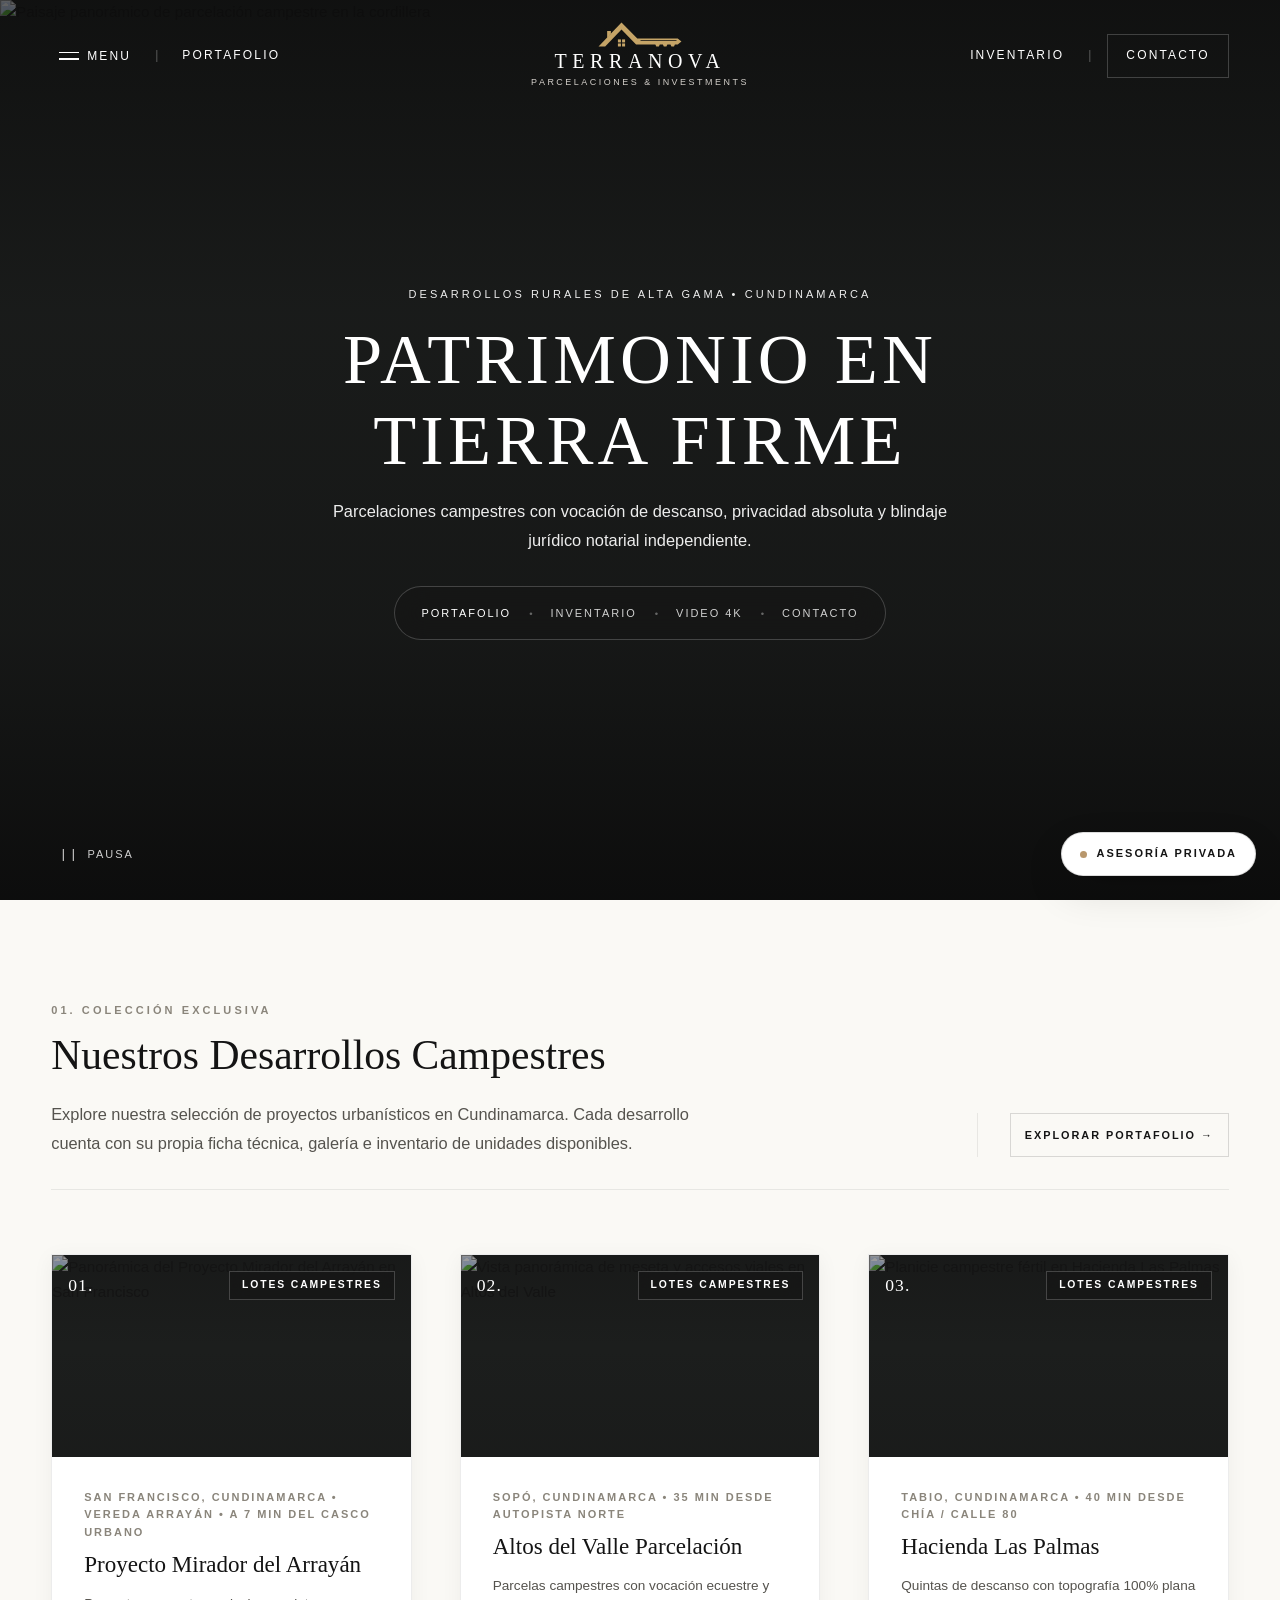
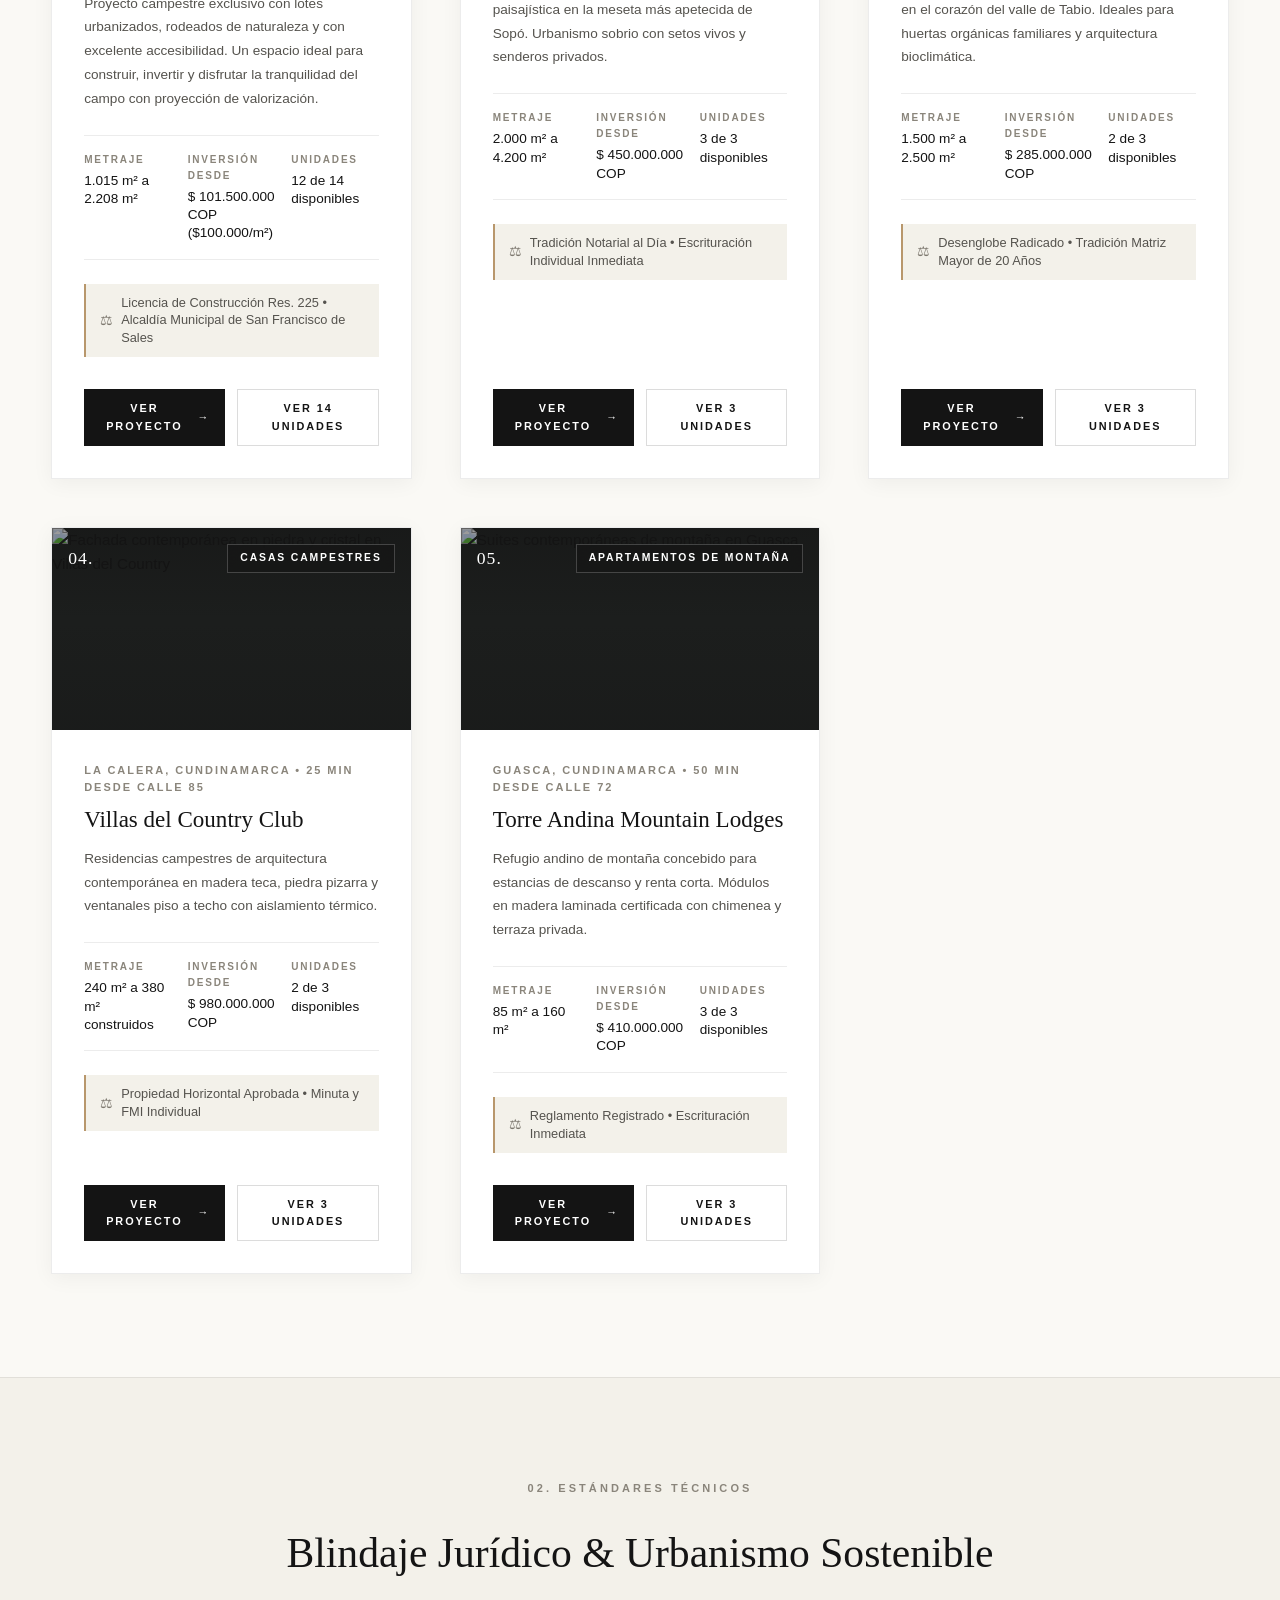
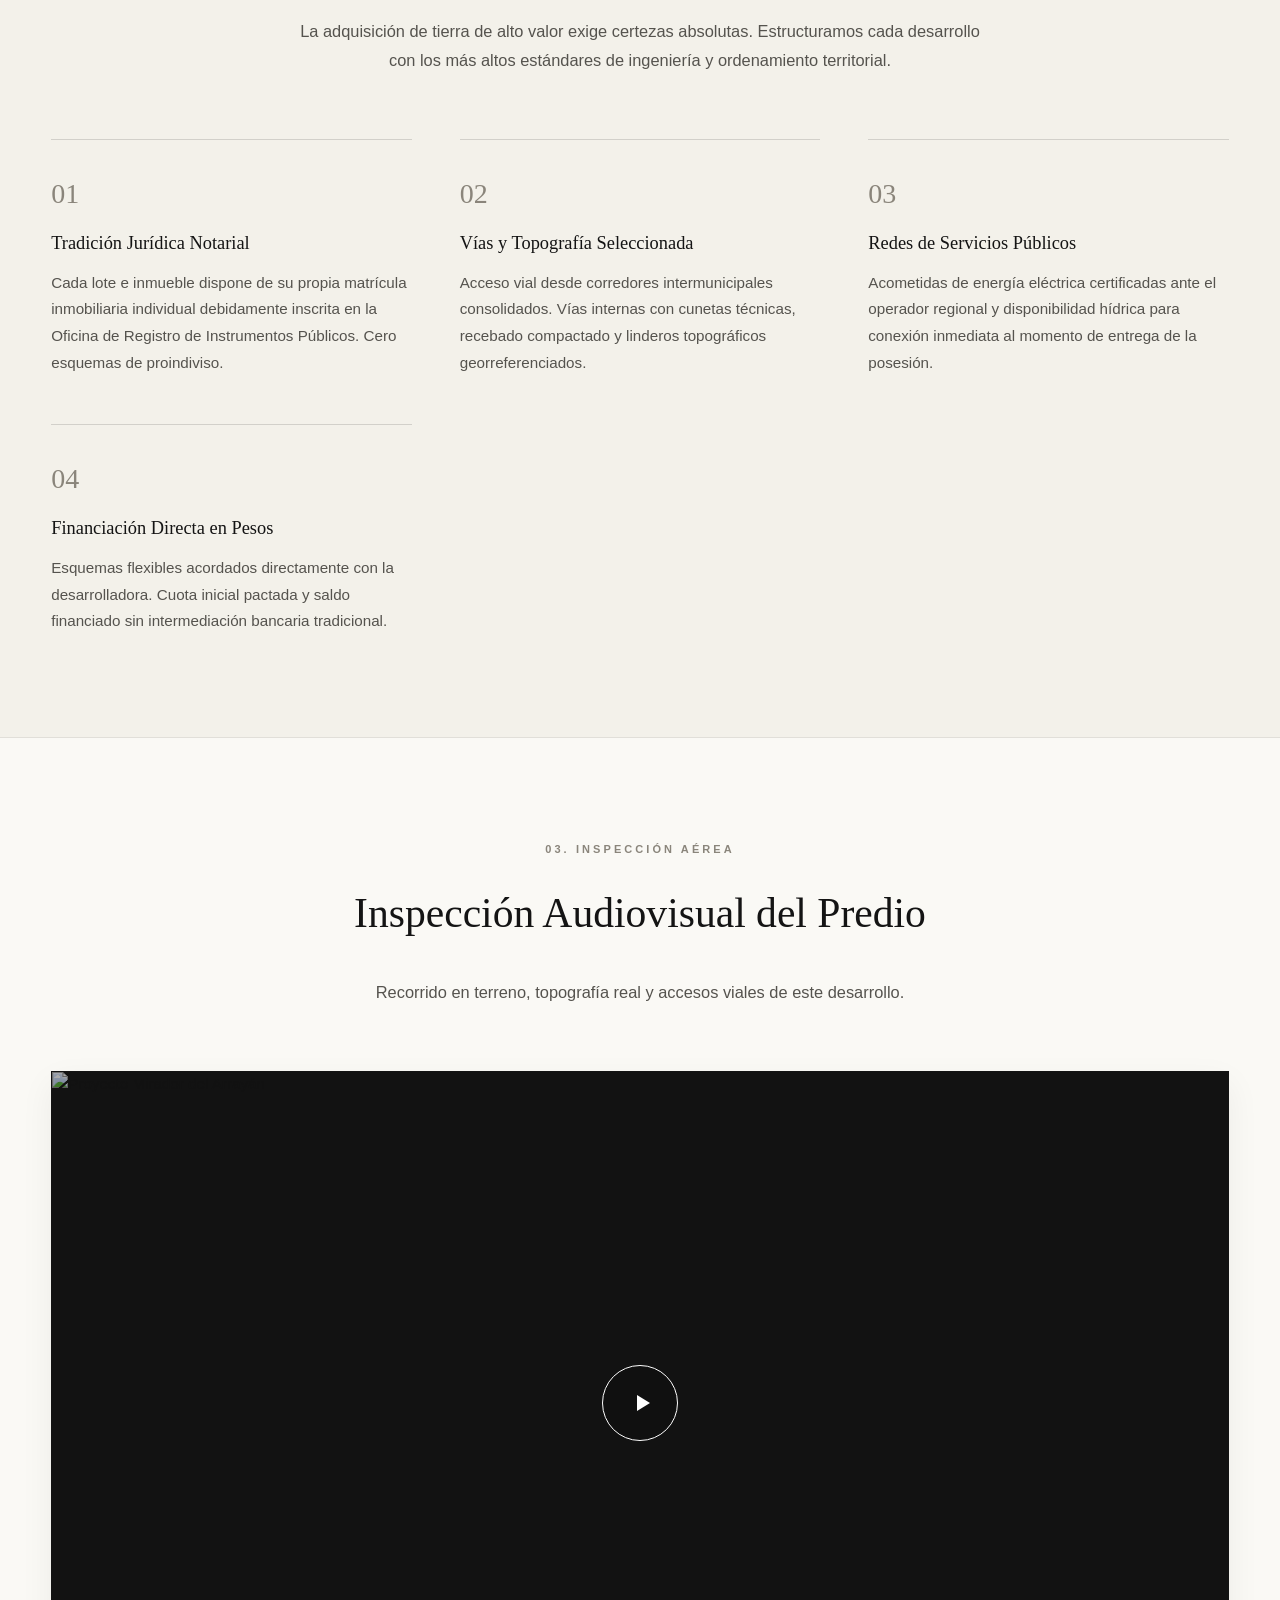
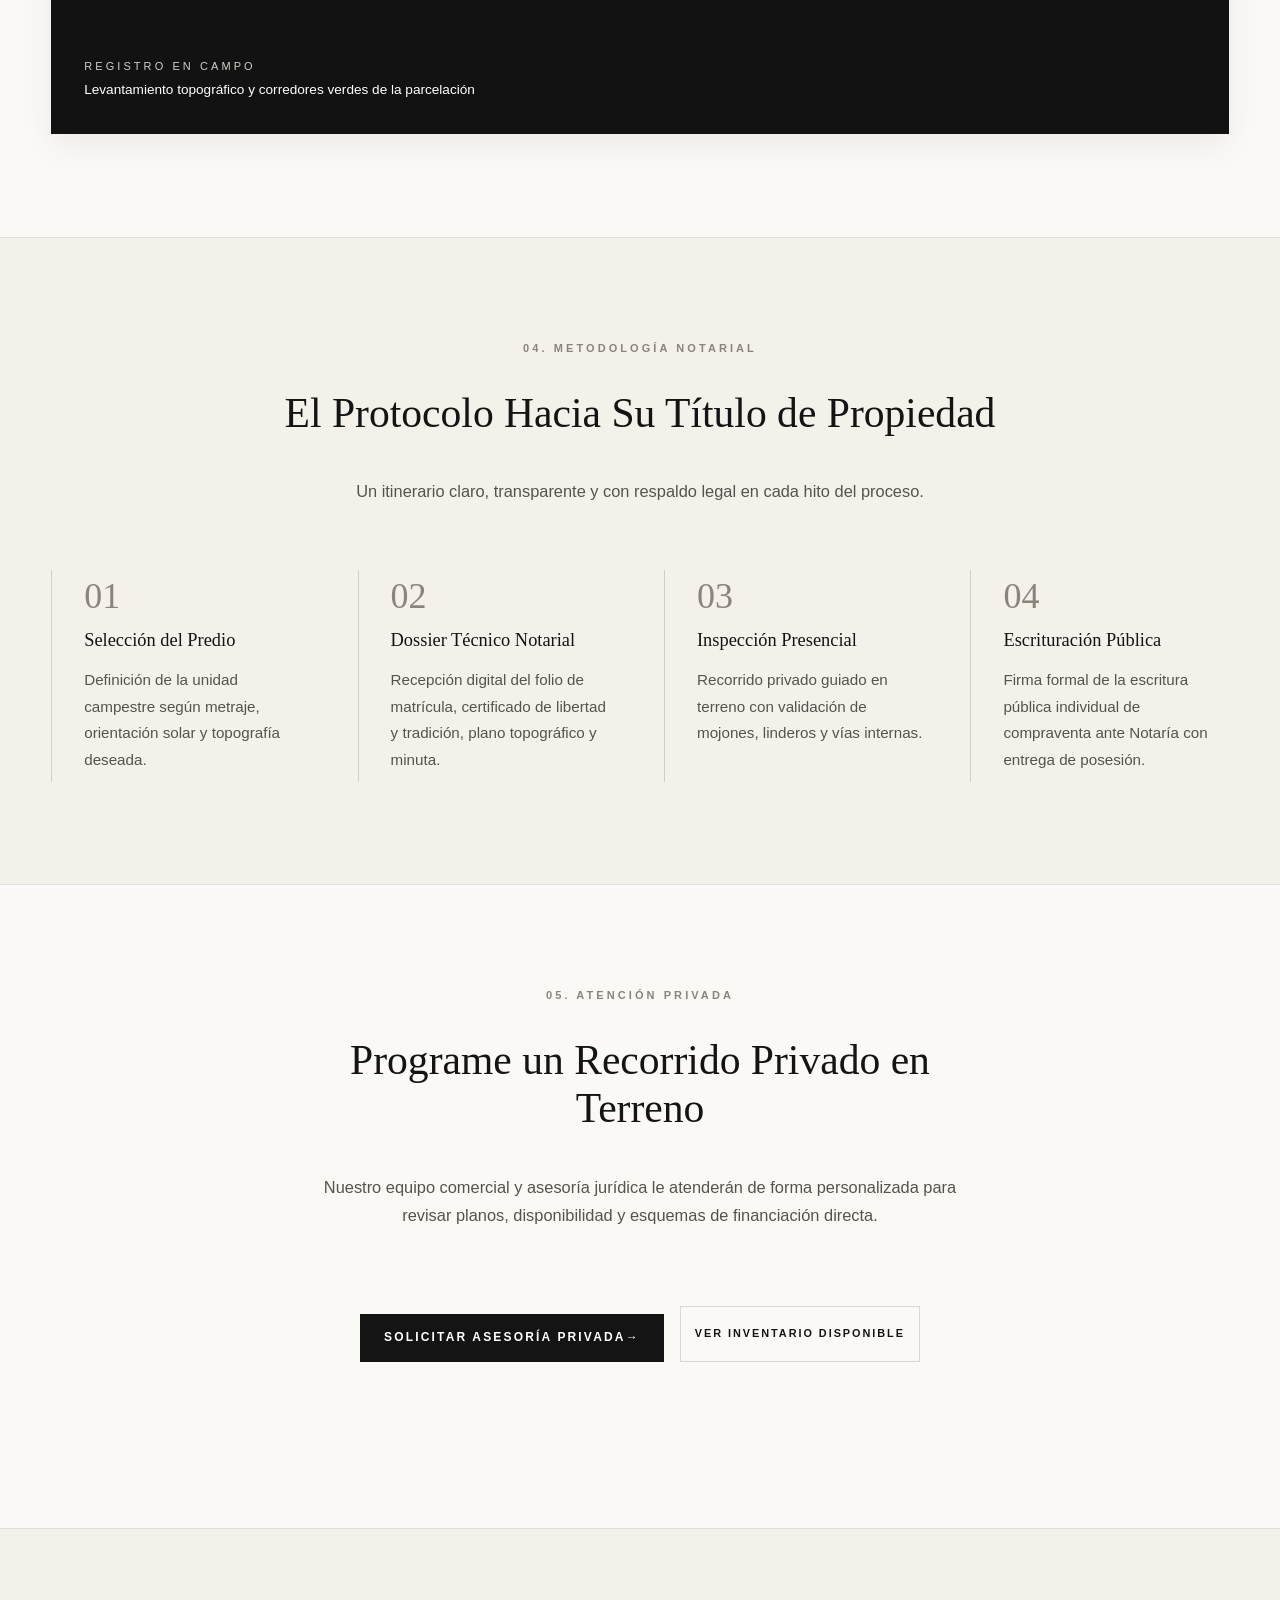
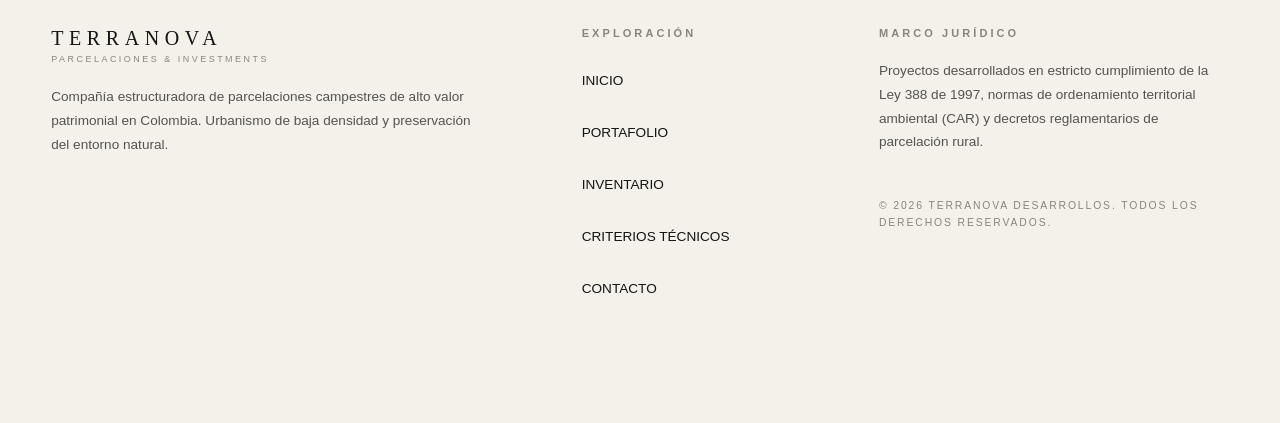
==== commit 241bd8cd: "Refactor completo: 100% textos dinamicos, menu sincronizado y control.html por secciones" ====
--- a/index.html
+++ b/index.html
@@ -3,14 +3,13 @@
 <head>
   <meta charset="UTF-8">
   <meta name="viewport" content="width=device-width, initial-scale=1.0, viewport-fit=cover">
-  <meta name="description" content="Terranova Desarrollos. Portafolio privado de parcelaciones campestres y fincas de recreo en Cundinamarca. Urbanismo de baja densidad y tradición notarial garantizada.">
+  <meta name="description" content="Portafolio privado de parcelaciones campestres y fincas de recreo en Cundinamarca.">
   <meta name="format-detection" content="telephone=no">
   <meta name="theme-color" content="#FAF9F5">
   <meta name="apple-mobile-web-app-capable" content="yes">
   <meta name="apple-mobile-web-app-status-bar-style" content="black-translucent">
   <title>TERRANOVA | Parcelaciones Campestres & Private Estates</title>
 
-  <!-- Hojas de Estilo Desacopladas (Límite < 1.000 líneas cada una) -->
   <link rel="stylesheet" href="css/variables.css">
   <link rel="stylesheet" href="css/base.css">
   <link rel="stylesheet" href="css/layout.css">
@@ -19,63 +18,54 @@
 </head>
 <body class="luxury-body">
 
-  <!-- ========================================================================
-       1. CABECERA FLOTANTE TRANSPARENTE (Arquitectura Multipágina Discovery)
-       ======================================================================== -->
+  <!-- 1. CABECERA FLOTANTE TRANSPARENTE -->
   <header class="site-header-luxury" id="siteHeader" data-section="header">
     <div class="header-shell">
 
-      <!-- Bloque Izquierdo: Menú + Portafolio -->
       <div class="header-block-left">
         <button type="button" class="btn-menu-trigger" id="menuToggleBtn" aria-expanded="false" aria-controls="luxuryDrawer" aria-label="Abrir menú de navegación">
           <span class="menu-icon-bars" aria-hidden="true">
             <span class="bar-line"></span>
             <span class="bar-line"></span>
           </span>
-          <span class="menu-text-label">MENU</span>
+          <span class="menu-text-label" data-bind="navMenu">MENU</span>
         </button>
         <span class="header-divider-pipe" aria-hidden="true">|</span>
-        <a href="portafolio.html" class="header-nav-anchor">PORTAFOLIO</a>
-      </div>
-
-      <!-- Bloque Central: Emblema Blindado (28px) y Monograma -->
+        <a href="portafolio.html" class="header-nav-anchor" data-bind="navPortafolio">PORTAFOLIO</a>
+      </div>
+
       <div class="header-block-center">
-        <a href="index.html" class="brand-monogram-link" aria-label="Terranova - Inicio">
-          <svg class="brand-compass-svg" width="28" height="28" viewBox="0 0 24 24" fill="none" stroke="currentColor" stroke-width="1.2" aria-hidden="true">
-            <circle cx="12" cy="12" r="10"/>
-            <polygon points="12,3 14.5,9.5 21,12 14.5,14.5 12,21 9.5,14.5 3,12 9.5,9.5 12,3" fill="currentColor" fill-opacity="0.15"/>
-          </svg>
+        <a href="index.html" class="brand-monogram-link" aria-label="Inicio">
+          <img src="assets/images/logo-garzon.svg" alt="Logo" width="84" height="25" style="width:84px;height:25px;object-fit:contain;margin-bottom:4px;display:block;">
           <span class="brand-title-serif" data-bind="brandName">TERRANOVA</span>
           <span class="brand-subtitle-tech" data-bind="brandSubtitle">PARCELACIONES & INVESTMENTS</span>
         </a>
       </div>
 
-      <!-- Bloque Derecho: Inventario y Contacto -->
       <div class="header-block-right">
-        <a href="inventario.html" class="header-nav-anchor">INVENTARIO</a>
+        <a href="inventario.html" class="header-nav-anchor" data-bind="navInventario">INVENTARIO</a>
         <span class="header-divider-pipe" aria-hidden="true">|</span>
-        <a href="contacto.html" class="btn-concierge-ghost">CONTACTO</a>
+        <a href="contacto.html" class="btn-concierge-ghost" data-bind="navContacto">CONTACTO</a>
       </div>
 
     </div>
 
-    <!-- Menú Desplegable Multipágina (Side / Fullscreen Drawer) -->
     <div class="luxury-drawer-overlay" id="luxuryDrawer" aria-hidden="true">
       <div class="drawer-inner-content">
         <div class="drawer-header-bar">
-          <span class="drawer-tag">NAVEGACIÓN GENERAL</span>
+          <span class="drawer-tag" data-bind="drawerHeaderTag">NAVEGACIÓN GENERAL</span>
           <button type="button" class="btn-drawer-close" id="drawerCloseBtn" aria-label="Cerrar menú">✕</button>
         </div>
         <nav class="drawer-nav-list" aria-label="Navegación principal">
-          <a href="index.html" class="drawer-link"><span class="drawer-num">01.</span> INICIO</a>
-          <a href="portafolio.html" class="drawer-link"><span class="drawer-num">02.</span> PORTAFOLIO DE PROYECTOS</a>
-          <a href="inventario.html" class="drawer-link"><span class="drawer-num">03.</span> INVENTARIO DE UNIDADES</a>
-          <a href="#criterios" class="drawer-link"><span class="drawer-num">04.</span> CRITERIOS & URBANISMO</a>
-          <a href="#recorrido-aereo" class="drawer-link"><span class="drawer-num">05.</span> INSPECCIÓN CINEMATOGRÁFICA</a>
-          <a href="contacto.html" class="drawer-link"><span class="drawer-num">06.</span> CONCIERGE & CITAS</a>
+          <a href="index.html" class="drawer-link"><span class="drawer-num">01.</span> <span data-bind="navInicio">INICIO</span></a>
+          <a href="portafolio.html" class="drawer-link"><span class="drawer-num">02.</span> <span data-bind="navPortafolio">PORTAFOLIO DE PROYECTOS</span></a>
+          <a href="inventario.html" class="drawer-link"><span class="drawer-num">03.</span> <span data-bind="navInventario">INVENTARIO DE UNIDADES</span></a>
+          <a href="#criterios" class="drawer-link"><span class="drawer-num">04.</span> <span data-bind="navCriterios">CRITERIOS & URBANISMO</span></a>
+          <a href="#recorrido-aereo" class="drawer-link"><span class="drawer-num">05.</span> <span data-bind="navVideo">INSPECCIÓN CINEMATOGRÁFICA</span></a>
+          <a href="contacto.html" class="drawer-link"><span class="drawer-num">06.</span> <span data-bind="navContacto">CONCIERGE & CITAS</span></a>
         </nav>
         <div class="drawer-footer-meta">
-          <p><span data-bind="brandName">TERRANOVA</span> • Cundinamarca, Colombia</p>
+          <p><span data-bind="brandName">TERRANOVA</span> • <span data-bind="officeAddress">Cundinamarca, Colombia</span></p>
         </div>
       </div>
     </div>
@@ -83,9 +73,7 @@
 
   <main id="mainContent">
 
-    <!-- ========================================================================
-         2. HERO CINEMATOGRÁFICO A PANTALLA COMPLETA (100vh)
-         ======================================================================== -->
+    <!-- 2. HERO CINEMATOGRÁFICO A PANTALLA COMPLETA (100vh) -->
     <section class="hero-cinematic-100vh" id="inicio" data-section="hero">
 
       <div class="hero-backdrop-container">
@@ -101,23 +89,20 @@
       <div class="hero-forefront-content">
         <div class="hero-editorial-group">
           <span class="hero-kicker-label" data-bind="heroKicker">DESARROLLOS RURALES DE ALTA GAMA • CUNDINAMARCA</span>
-          <h1 class="hero-serif-title" data-bind="heroHeadline">
-            PATRIMONIO EN TIERRA FIRME
-          </h1>
+          <h1 class="hero-serif-title" data-bind="heroHeadline">PATRIMONIO EN TIERRA FIRME</h1>
           <p class="hero-tagline-text" data-bind="heroDescription">
             Parcelaciones campestres con vocación de descanso, privacidad absoluta y blindaje jurídico notarial independiente.
           </p>
         </div>
 
-        <!-- Barra Píldora Flotante con Enlaces Multipágina Reales -->
         <div class="hero-pill-bar">
-          <a href="portafolio.html" class="pill-action-item is-active">PORTAFOLIO</a>
+          <a href="portafolio.html" class="pill-action-item is-active" data-bind="navPortafolio">PORTAFOLIO</a>
           <span class="pill-dot-sep">•</span>
-          <a href="inventario.html" class="pill-action-item">INVENTARIO</a>
+          <a href="inventario.html" class="pill-action-item" data-bind="navInventario">INVENTARIO</a>
           <span class="pill-dot-sep">•</span>
-          <a href="#recorrido-aereo" class="pill-action-item">VIDEO 4K</a>
+          <a href="#recorrido-aereo" class="pill-action-item" data-bind="homeHeroPillVideo">VIDEO 4K</a>
           <span class="pill-dot-sep">•</span>
-          <a href="contacto.html" class="pill-action-item">CONTACTO</a>
+          <a href="contacto.html" class="pill-action-item" data-bind="navContacto">CONTACTO</a>
         </div>
       </div>
 
@@ -125,12 +110,12 @@
         <div class="dock-left-controls">
           <button type="button" class="btn-hero-sound" id="btnMediaToggle" aria-label="Control de reproducción audiovisual">
             <span class="sound-icon-symbol">||</span>
-            <span class="sound-label-text">PAUSA</span>
+            <span class="sound-label-text" data-bind="homeHeroPauseBtn">PAUSA</span>
           </button>
         </div>
         <div class="dock-right-scroll">
           <a href="#portafolio-resumen" class="hero-scroll-indicator" aria-label="Desplazarse al resumen del portafolio">
-            <span class="scroll-wordmark">DESCUBRIR</span>
+            <span class="scroll-wordmark" data-bind="homeHeroScrollWordmark">DESCUBRIR</span>
             <span class="scroll-arrow-down" aria-hidden="true">↓</span>
           </a>
         </div>
@@ -138,26 +123,23 @@
 
     </section>
 
-    <!-- ========================================================================
-         3. VISTA PREVIA EDITORIAL DEL PORTAFOLIO (Enlaza a portafolio.html y proyecto.html)
-         ======================================================================== -->
+    <!-- 3. VISTA PREVIA EDITORIAL DEL PORTAFOLIO -->
     <section class="master-portfolio-section" id="portafolio-resumen" data-section="projects">
       <div class="luxury-container">
 
         <header class="section-editorial-header">
           <div class="header-titles-stack">
-            <span class="section-numeric-tag">01. COLECCIÓN EXCLUSIVA</span>
-            <h2 class="section-serif-headline">Nuestros Desarrollos Campestres</h2>
-            <p class="section-lead-paragraph">
-              Explore nuestra selección de 5 proyectos urbanísticos en Cundinamarca. Cada desarrollo cuenta con su propia ficha técnica, galería e inventario de unidades disponibles.
+            <span class="section-numeric-tag" data-bind="homePortfolioTag">01. COLECCIÓN EXCLUSIVA</span>
+            <h2 class="section-serif-headline" data-bind="homePortfolioTitle">Nuestros Desarrollos Campestres</h2>
+            <p class="section-lead-paragraph" data-bind="homePortfolioSubtitle">
+              Explore nuestra selección de proyectos urbanísticos en Cundinamarca. Cada desarrollo cuenta con su propia ficha técnica, galería e inventario de unidades disponibles.
             </p>
           </div>
           <div class="header-summary-badge">
-            <a href="portafolio.html" class="btn-project-inspect-quick">EXPLORAR PORTAFOLIO →</a>
-          </div>
-        </header>
-
-        <!-- Cuadrícula de Proyectos (Renderizada por js/data-projects.js con acceso directo a proyecto.html) -->
+            <a href="portafolio.html" class="btn-project-inspect-quick" data-bind="homePortfolioBtn">EXPLORAR PORTAFOLIO →</a>
+          </div>
+        </header>
+
         <div class="projects-editorial-grid" id="projectsContainer" data-mode="preview">
           <noscript>
             <p class="noscript-alert">Se requiere activar JavaScript para visualizar los proyectos disponibles.</p>
@@ -167,69 +149,31 @@
       </div>
     </section>
 
-    <!-- ========================================================================
-         4. ESTÁNDAR DE URBANISMO & BLINDAJE JURÍDICO (02. CRITERIOS)
-         ======================================================================== -->
+    <!-- 4. ESTÁNDAR DE URBANISMO & BLINDAJE JURÍDICO -->
     <section class="urbanism-criteria-section" id="criterios" data-section="benefits">
       <div class="luxury-container">
 
         <header class="section-editorial-header text-center-block">
-          <span class="section-numeric-tag">02. ESTÁNDARES TÉCNICOS</span>
-          <h2 class="section-serif-headline">Blindaje Jurídico & Urbanismo Sostenible</h2>
-          <p class="section-lead-paragraph">
+          <span class="section-numeric-tag" data-bind="homeCriteriaTag">02. ESTÁNDARES TÉCNICOS</span>
+          <h2 class="section-serif-headline" data-bind="homeCriteriaTitle">Blindaje Jurídico & Urbanismo Sostenible</h2>
+          <p class="section-lead-paragraph" data-bind="homeCriteriaSubtitle">
             La adquisición de tierra de alto valor exige certezas absolutas. Estructuramos cada desarrollo con los más altos estándares de ingeniería y ordenamiento territorial.
           </p>
         </header>
 
-        <div class="criteria-cards-grid">
-
-          <article class="criterion-luxury-card">
-            <span class="criterion-counter">01</span>
-            <h3 class="criterion-title">Tradición Jurídica Notarial</h3>
-            <p class="criterion-body">
-              Cada lote e inmueble dispone de su propia matrícula inmobiliaria individual debidamente inscrita en la Oficina de Registro de Instrumentos Públicos. Cero esquemas de proindiviso.
-            </p>
-          </article>
-
-          <article class="criterion-luxury-card">
-            <span class="criterion-counter">02</span>
-            <h3 class="criterion-title">Vías y Topografía Seleccionada</h3>
-            <p class="criterion-body">
-              Acceso vial desde corredores intermunicipales consolidados. Vías internas con cunetas técnicas, recebado compactado y linderos topográficos georreferenciados.
-            </p>
-          </article>
-
-          <article class="criterion-luxury-card">
-            <span class="criterion-counter">03</span>
-            <h3 class="criterion-title">Redes de Servicios Públicos</h3>
-            <p class="criterion-body">
-              Acometidas de energía eléctrica certificadas ante el operador regional y disponibilidad hídrica para conexión inmediata al momento de entrega de la posesión.
-            </p>
-          </article>
-
-          <article class="criterion-luxury-card">
-            <span class="criterion-counter">04</span>
-            <h3 class="criterion-title">Financiación Directa en Pesos</h3>
-            <p class="criterion-body">
-              Esquemas flexibles acordados directamente con la desarrolladora. Cuota inicial pactada y saldo financiado sin intermediación bancaria tradicional.
-            </p>
-          </article>
-
-        </div>
-
-      </div>
-    </section>
-
-    <!-- ========================================================================
-         5. RECORRIDO CINEMATOGRÁFICO EN VIDEO (03. INSPECCIÓN)
-         ======================================================================== -->
+        <div class="criteria-cards-grid" id="homeCriteriaGrid"></div>
+
+      </div>
+    </section>
+
+    <!-- 5. RECORRIDO CINEMATOGRÁFICO EN VIDEO -->
     <section class="cinema-showcase-section" id="recorrido-aereo" data-section="video-showcase">
       <div class="luxury-container">
 
         <header class="section-editorial-header text-center-block">
-          <span class="section-numeric-tag">03. INSPECCIÓN AÉREA</span>
-          <h2 class="section-serif-headline">Topografía y Entorno en Alta Definición</h2>
-          <p class="section-lead-paragraph">
+          <span class="section-numeric-tag" data-bind="homeVideoTag">03. INSPECCIÓN AÉREA</span>
+          <h2 class="section-serif-headline" data-bind="featuredVideoTitle">Topografía y Entorno en Alta Definición</h2>
+          <p class="section-lead-paragraph" data-bind="featuredVideoSubtitle">
             Recorrido visual completo del paisaje, avance de obras civiles, accesos viales y delimitación de predios.
           </p>
         </header>
@@ -249,8 +193,8 @@
               </button>
 
               <div class="cinema-caption-meta">
-                <span class="caption-tag">REGISTRO EN CAMPO</span>
-                <p class="caption-lead">Levantamiento topográfico y corredores verdes de la parcelación</p>
+                <span class="caption-tag" data-bind="homeVideoCaptionTag">REGISTRO EN CAMPO</span>
+                <p class="caption-lead" data-bind="homeVideoCaptionLead">Levantamiento topográfico y corredores verdes de la parcelación</p>
               </div>
             </div>
 
@@ -261,76 +205,38 @@
       </div>
     </section>
 
-    <!-- ========================================================================
-         6. METODOLOGÍA NOTARIAL EN 4 PASOS (04. ADQUISICIÓN)
-         ======================================================================== -->
+    <!-- 6. METODOLOGÍA NOTARIAL -->
     <section class="notarial-process-section" id="adquisicion" data-section="process">
       <div class="luxury-container">
 
         <header class="section-editorial-header text-center-block">
-          <span class="section-numeric-tag">04. METODOLOGÍA NOTARIAL</span>
-          <h2 class="section-serif-headline">El Protocolo Hacia Su Título de Propiedad</h2>
-          <p class="section-lead-paragraph">
+          <span class="section-numeric-tag" data-bind="homeProcessTag">04. METODOLOGÍA NOTARIAL</span>
+          <h2 class="section-serif-headline" data-bind="homeProcessTitle">El Protocolo Hacia Su Título de Propiedad</h2>
+          <p class="section-lead-paragraph" data-bind="homeProcessSubtitle">
             Un itinerario claro, transparente y con respaldo legal en cada hito del proceso.
           </p>
         </header>
 
-        <div class="protocol-steps-grid">
-
-          <div class="protocol-step-box">
-            <span class="step-large-num">01</span>
-            <h4 class="step-title">Selección del Predio</h4>
-            <p class="step-text">
-              Definición de la unidad campestre según metraje, orientación solar y topografía deseada.
-            </p>
-          </div>
-
-          <div class="protocol-step-box">
-            <span class="step-large-num">02</span>
-            <h4 class="step-title">Dossier Técnico Notarial</h4>
-            <p class="step-text">
-              Recepción digital del folio de matrícula, certificado de libertad y tradición, plano topográfico y minuta.
-            </p>
-          </div>
-
-          <div class="protocol-step-box">
-            <span class="step-large-num">03</span>
-            <h4 class="step-title">Inspección Presencial</h4>
-            <p class="step-text">
-              Recorrido privado guiado en terreno con validación de mojones, linderos y vías internas.
-            </p>
-          </div>
-
-          <div class="protocol-step-box">
-            <span class="step-large-num">04</span>
-            <h4 class="step-title">Escrituración Pública</h4>
-            <p class="step-text">
-              Firma formal de la escritura pública individual de compraventa ante Notaría con entrega de posesión.
-            </p>
-          </div>
-
-        </div>
-
-      </div>
-    </section>
-
-    <!-- ========================================================================
-         7. INVITACIÓN EDITORIAL A CONTACTO PRIVADO (Enlaza a contacto.html)
-         ======================================================================== -->
+        <div class="protocol-steps-grid" id="homeProcessGrid"></div>
+
+      </div>
+    </section>
+
+    <!-- 7. INVITACIÓN EDITORIAL A CONTACTO PRIVADO -->
     <section class="concierge-inquiry-section" data-section="capture">
       <div class="luxury-container reading-width">
         <header class="section-editorial-header text-center-block">
-          <span class="section-numeric-tag">05. ATENCIÓN PRIVADA</span>
-          <h2 class="section-serif-headline">Programe un Recorrido Privado en Terreno</h2>
-          <p class="section-lead-paragraph">
+          <span class="section-numeric-tag" data-bind="homeClosingTag">05. ATENCIÓN PRIVADA</span>
+          <h2 class="section-serif-headline" data-bind="homeClosingTitle">Programe un Recorrido Privado en Terreno</h2>
+          <p class="section-lead-paragraph" data-bind="homeClosingSubtitle">
             Nuestro equipo comercial y asesoría jurídica le atenderán de forma personalizada para revisar planos, disponibilidad y esquemas de financiación directa.
           </p>
           <div style="margin-top: 32px; display: flex; gap: 16px; flex-wrap: wrap; justify-content: center;">
             <a href="contacto.html" class="btn-submit-luxury">
-              <span>SOLICITAR ASESORÍA PRIVADA</span>
+              <span data-bind="homeClosingPrimaryBtn">SOLICITAR ASESORÍA PRIVADA</span>
               <span class="btn-arrow" aria-hidden="true">→</span>
             </a>
-            <a href="inventario.html" class="btn-project-inspect-quick">
+            <a href="inventario.html" class="btn-project-inspect-quick" data-bind="homeClosingSecondaryBtn">
               VER INVENTARIO DISPONIBLE
             </a>
           </div>
@@ -340,19 +246,15 @@
 
   </main>
 
-  <!-- ========================================================================
-       8. ENLACE DE CONCIERGE FLOTANTE DISCRETO
-       ======================================================================== -->
+  <!-- 8. ENLACE DE CONCIERGE FLOTANTE DISCRETO -->
   <aside class="floating-concierge-zone" data-section="floating-contact" aria-label="Atención personalizada">
     <a href="contacto.html" class="concierge-quiet-pill" id="floatingConciergeLink" aria-label="Solicitar atención privada">
       <span class="concierge-dot-live"></span>
-      <span class="concierge-pill-text">ASESORÍA PRIVADA</span>
+      <span class="concierge-pill-text" data-bind="floatingCtaText">ASESORÍA PRIVADA</span>
     </a>
   </aside>
 
-  <!-- ========================================================================
-       9. PIE DE PÁGINA EDITORIAL & LEGAL (Con enlaces multipágina reales)
-       ======================================================================== -->
+  <!-- 9. PIE DE PÁGINA EDITORIAL & LEGAL -->
   <footer class="site-footer-luxury" data-section="footer">
     <div class="luxury-container">
       <div class="footer-grid-layout">
@@ -362,29 +264,29 @@
             <span class="brand-title-serif" data-bind="brandName">TERRANOVA</span>
             <span class="brand-subtitle-tech" data-bind="brandSubtitle">DESARROLLOS INMOBILIARIOS & PARCELACIONES</span>
           </div>
-          <p class="footer-manifesto-text">
+          <p class="footer-manifesto-text" data-bind="footerManifesto">
             Compañía estructuradora de parcelaciones campestres de alto valor patrimonial en Colombia. Urbanismo de baja densidad y preservación del entorno natural.
           </p>
         </div>
 
         <div class="footer-col-nav">
-          <span class="footer-label-tech">EXPLORACIÓN</span>
+          <span class="footer-label-tech" data-bind="footerNavTitle">EXPLORACIÓN</span>
           <ul class="footer-clean-menu">
-            <li><a href="index.html">Inicio</a></li>
-            <li><a href="portafolio.html">Portafolio de Proyectos</a></li>
-            <li><a href="inventario.html">Inventario de Unidades</a></li>
-            <li><a href="#criterios">Criterios Técnicos</a></li>
-            <li><a href="contacto.html">Contacto & Citas</a></li>
+            <li><a href="index.html" data-bind="navInicio">Inicio</a></li>
+            <li><a href="portafolio.html" data-bind="navPortafolio">Portafolio de Proyectos</a></li>
+            <li><a href="inventario.html" data-bind="navInventario">Inventario de Unidades</a></li>
+            <li><a href="#criterios" data-bind="navCriterios">Criterios Técnicos</a></li>
+            <li><a href="contacto.html" data-bind="navContacto">Contacto & Citas</a></li>
           </ul>
         </div>
 
         <div class="footer-col-legal">
-          <span class="footer-label-tech">MARCO JURÍDICO</span>
-          <p class="footer-legal-copy">
+          <span class="footer-label-tech" data-bind="footerLegalTitle">MARCO JURÍDICO</span>
+          <p class="footer-legal-copy" data-bind="footerLegal">
             Proyectos desarrollados en estricto cumplimiento de la Ley 388 de 1997, normas de ordenamiento territorial ambiental (CAR) y decretos reglamentarios de parcelación rural.
           </p>
           <div class="footer-copyright-tag">
-            © 2026 <span data-bind="brandName">TERRANOVA</span> DESARROLLOS. TODOS LOS DERECHOS RESERVADOS.
+            © <span data-bind="footerCopyrightYear">2026</span> <span data-bind="brandName">TERRANOVA</span> <span data-bind="footerCopyrightSuffix">DESARROLLOS. TODOS LOS DERECHOS RESERVADOS.</span>
           </div>
         </div>
 
@@ -392,7 +294,7 @@
     </div>
   </footer>
 
-  <!-- Scripts con Carga Diferida (Directiva 3 - Rendimiento < 0.4s) -->
+  <!-- Scripts con Carga Diferida -->
   <script src="js/config.js" defer></script>
   <script src="js/data-projects.js" defer></script>
   <script src="js/form-validation.js" defer></script>
--- a/css/layout.css
+++ b/css/layout.css
@@ -58,7 +58,7 @@
 /* ------------------------------------------------------------------------
  * 3. CABECERA FLOTANTE TRANSPARENTE (Estándar Discovery Land Co)
  * Sobre el Hero: transparente con tipografía blanca.
- * Al hacer scroll: fondo marfil suave con tipografía grafito oscuro.
+ * Al hacer scroll: fondo marfil suave en ::before (no atrapa position:fixed del drawer).
  * ------------------------------------------------------------------------ */
 .site-header-luxury {
   position: fixed;
@@ -75,12 +75,21 @@
 }
 
 .site-header-luxury.is-scrolled {
+  background-color: transparent;
+  border-bottom: 1px solid var(--color-border-subtle);
+  padding-top: calc(var(--safe-area-top) + 12px);
+  padding-bottom: 12px;
+}
+
+.site-header-luxury.is-scrolled::before {
+  content: "";
+  position: absolute;
+  inset: 0;
+  z-index: -1;
   background-color: var(--color-bg-dock);
   backdrop-filter: blur(18px);
   -webkit-backdrop-filter: blur(18px);
-  border-bottom: 1px solid var(--color-border-subtle);
-  padding-top: calc(var(--safe-area-top) + 12px);
-  padding-bottom: 12px;
+  pointer-events: none;
 }
 
 .header-shell {
@@ -289,14 +298,18 @@
 }
 
 /* ------------------------------------------------------------------------
- * 4. DRAWER MINIMALISTA PANTALLA COMPLETA (Luminoso Marfil / Grafito)
+ * 4. DRAWER MINIMALISTA PANTALLA COMPLETA (Fondo Sólido 100dvh)
  * ------------------------------------------------------------------------ */
 .luxury-drawer-overlay {
   position: fixed;
   inset: 0;
+  width: 100vw;
+  height: 100vh;
+  height: 100dvh;
   z-index: var(--z-drawer-overlay);
-  background-color: var(--color-bg-canvas);
-  color: var(--color-text-main);
+  background-color: var(--color-bg-canvas, #FAF9F5);
+  color: var(--color-text-main);
+  overflow-y: auto;
   opacity: 0;
   visibility: hidden;
   pointer-events: none;
@@ -314,7 +327,7 @@
   flex-direction: column;
   justify-content: space-between;
   width: 100%;
-  height: 100%;
+  min-height: 100%;
   max-width: var(--container-max-width);
   margin-inline: auto;
   padding: calc(var(--safe-area-top) + var(--space-xl)) var(--container-padding) calc(var(--safe-area-bottom) + var(--space-xl));
@@ -405,7 +418,6 @@
 
 /* ------------------------------------------------------------------------
  * 5. HERO CINEMATOGRÁFICO A PANTALLA COMPLETA (100vh)
- * Con despeje obligatorio superior (--header-clearance) contra colisiones.
  * ------------------------------------------------------------------------ */
 .hero-cinematic-100vh {
   position: relative;
@@ -749,7 +761,7 @@
   line-height: var(--leading-relaxed);
 }
 
-/* Chassis de Video 16:9 (Corrección de capas para centrado perfecto del botón Play) */
+/* Chassis de Video 16:9 */
 .cinema-screen-chassis {
   width: 100%;
   max-width: 1200px;
@@ -982,7 +994,6 @@
   text-transform: uppercase;
 }
 
-/* Directiva 4: inputs a 16px para iOS Safari y altura >= 48px */
 .field-input-tech,
 .field-select-tech {
   width: 100%;
